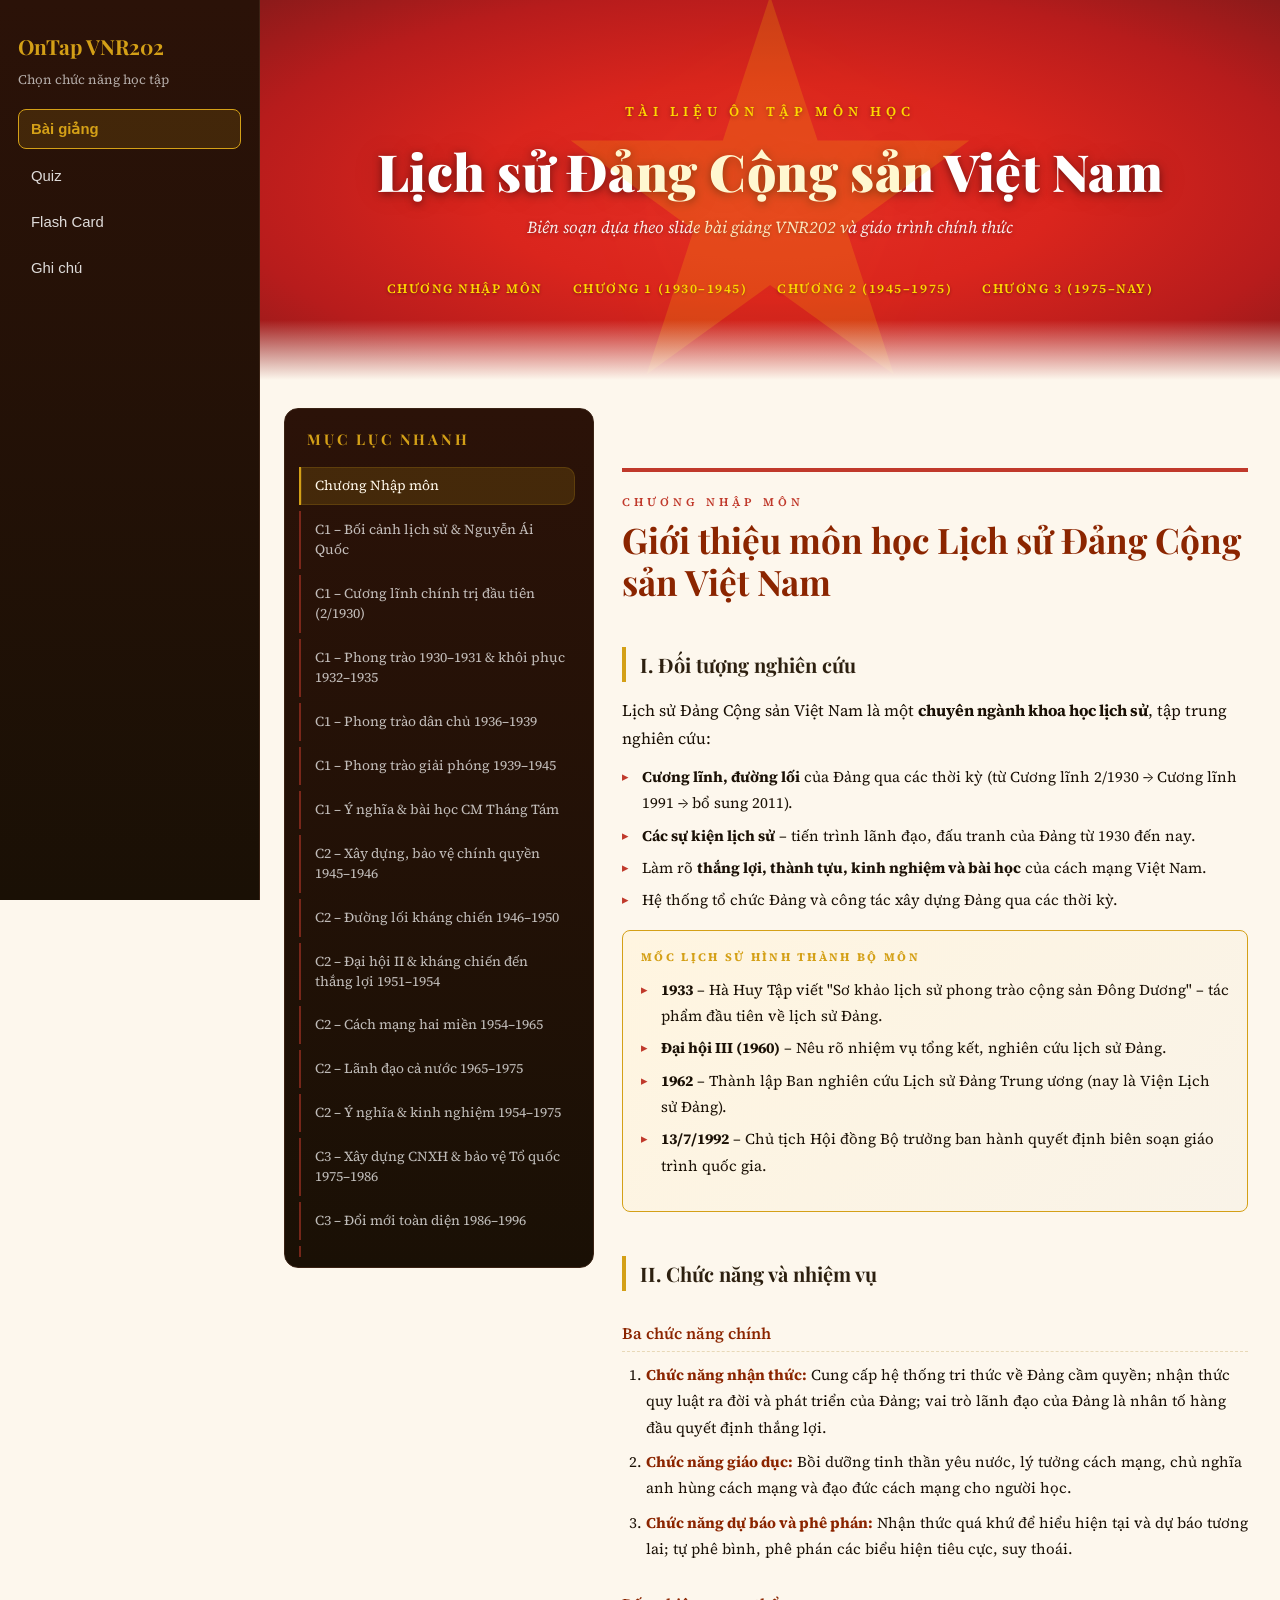
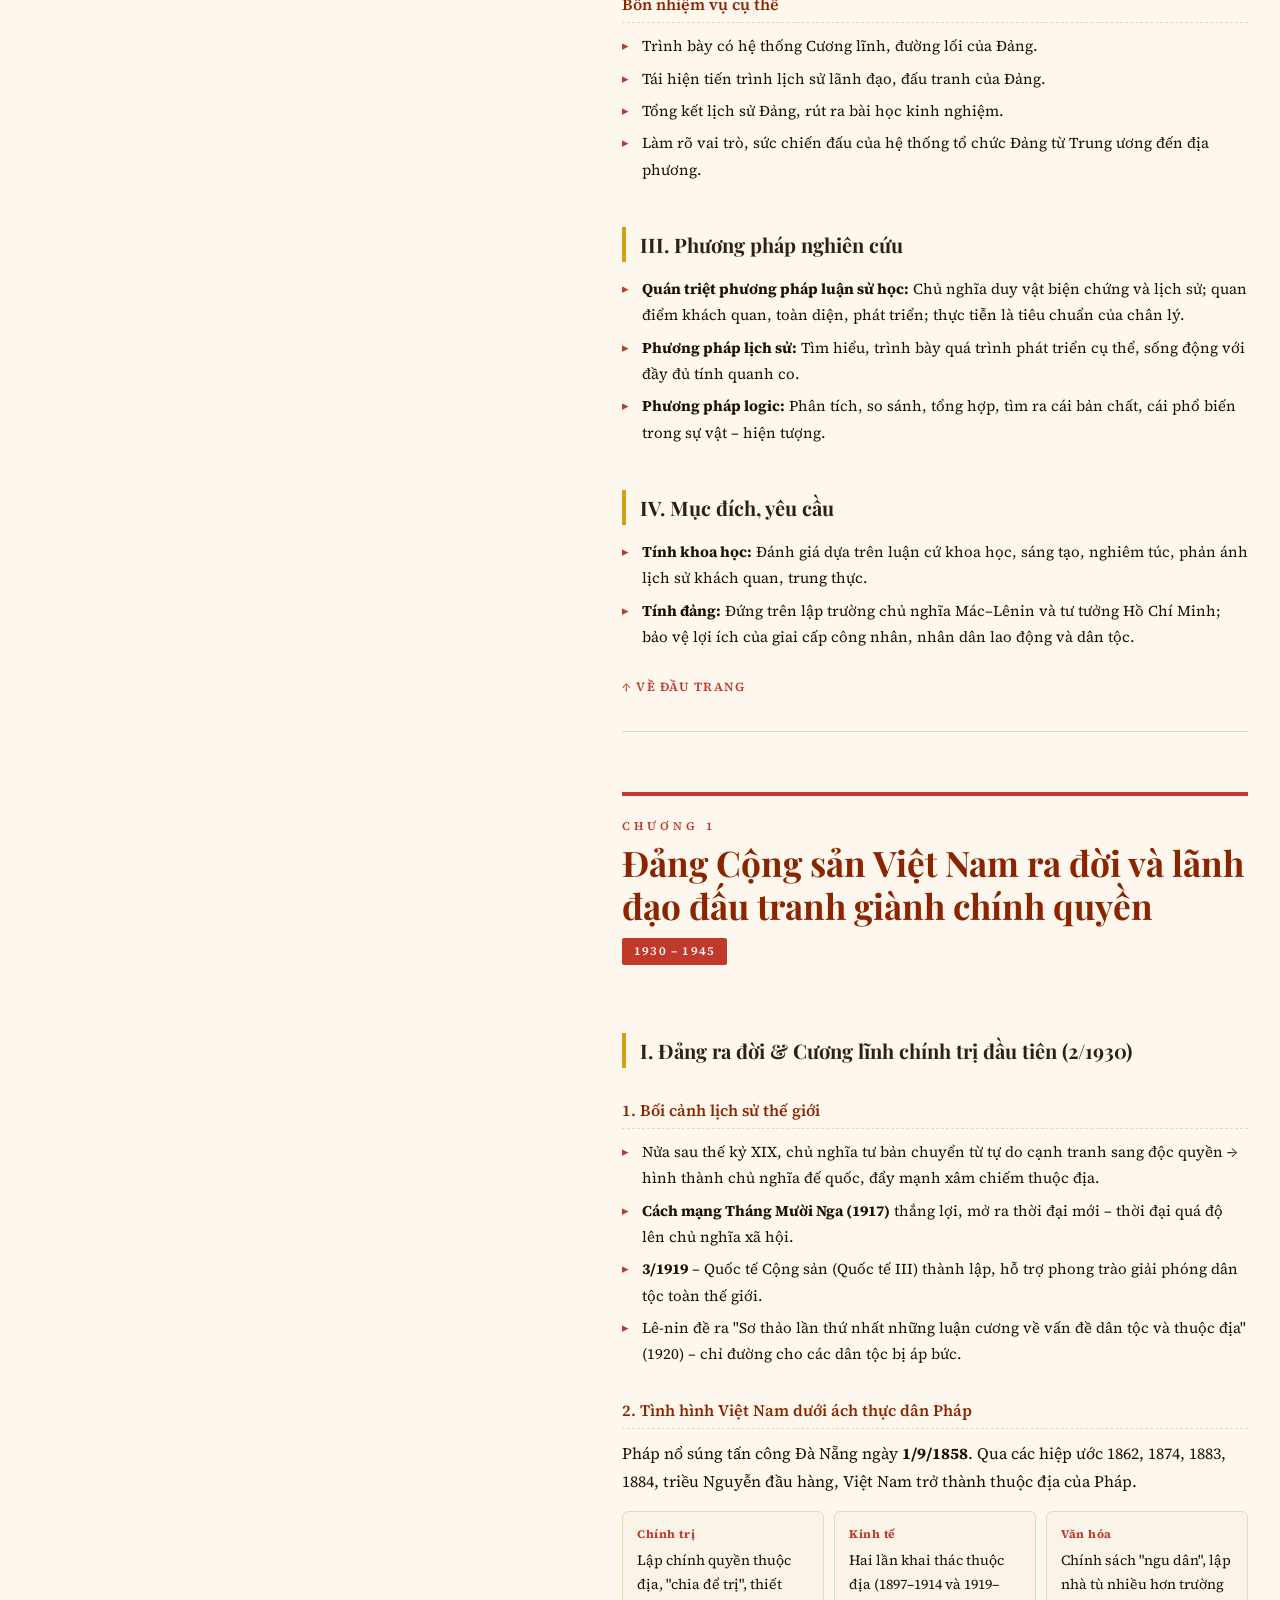
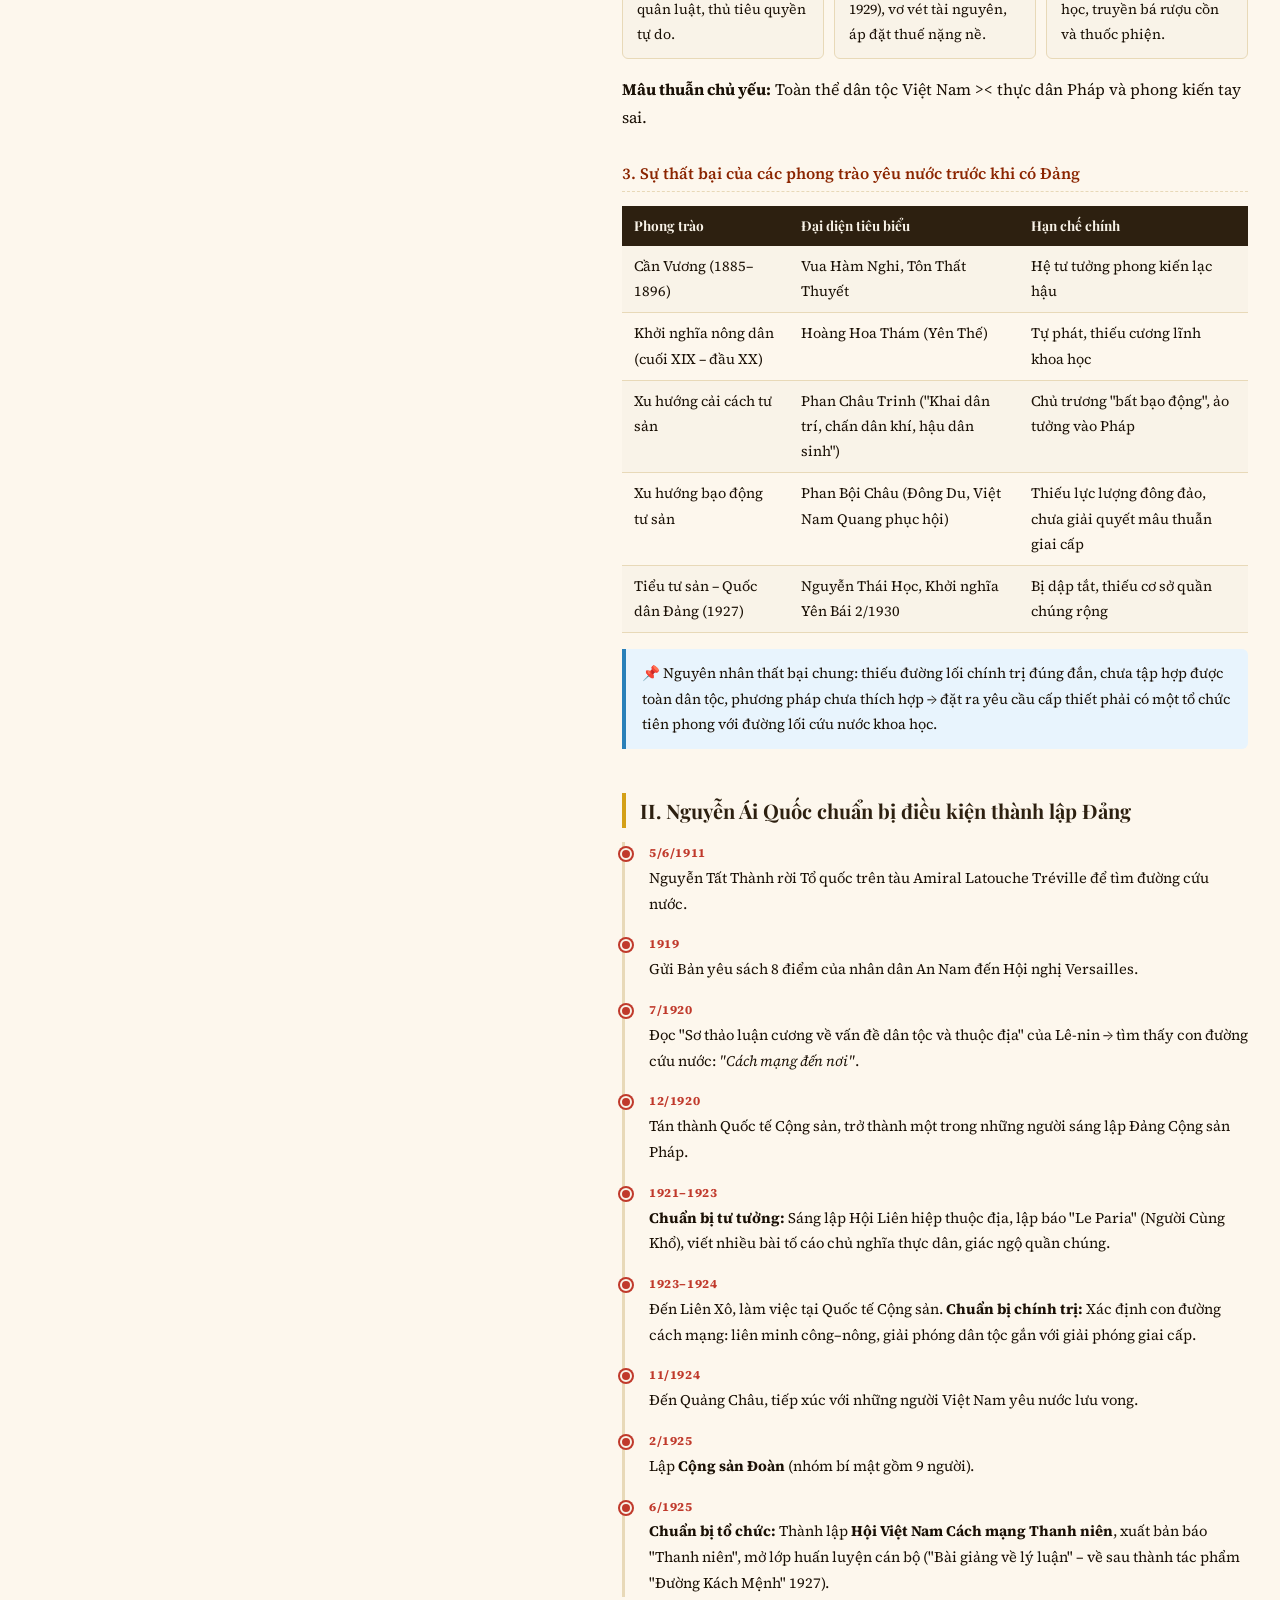
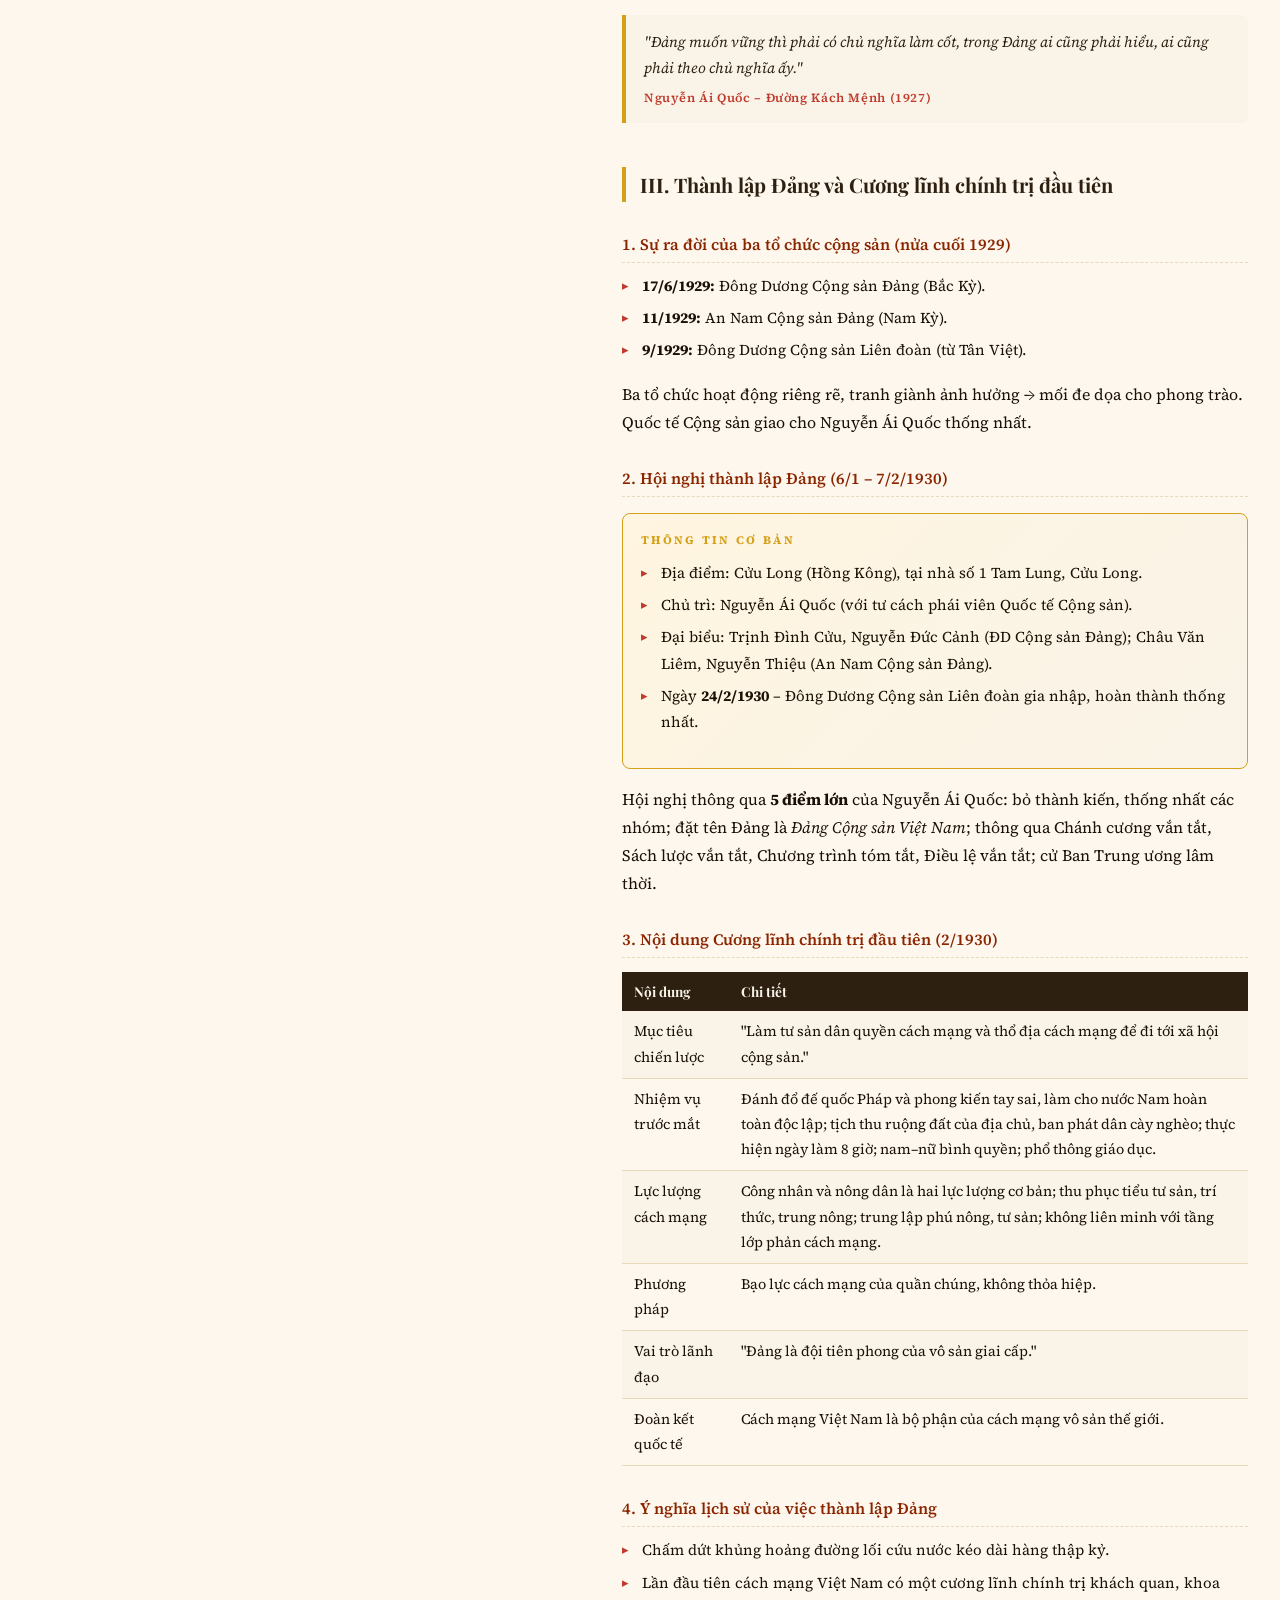
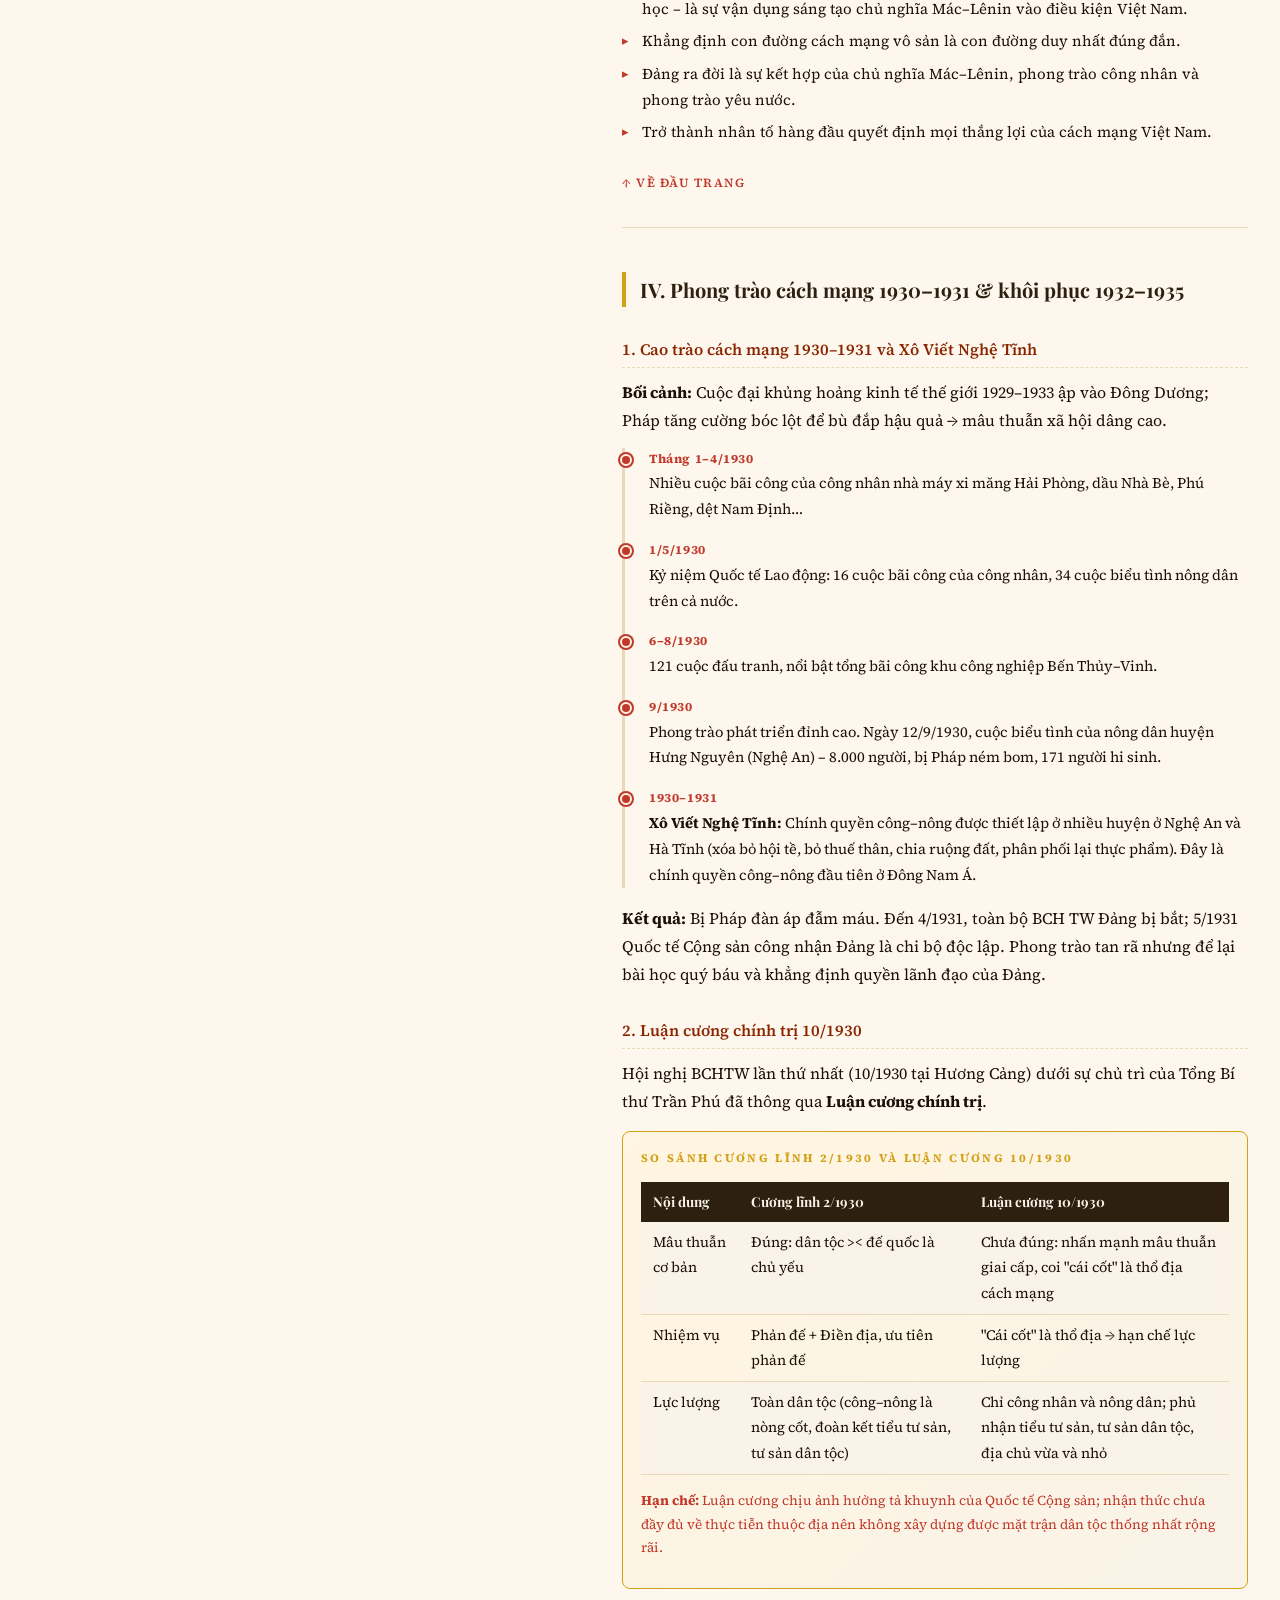
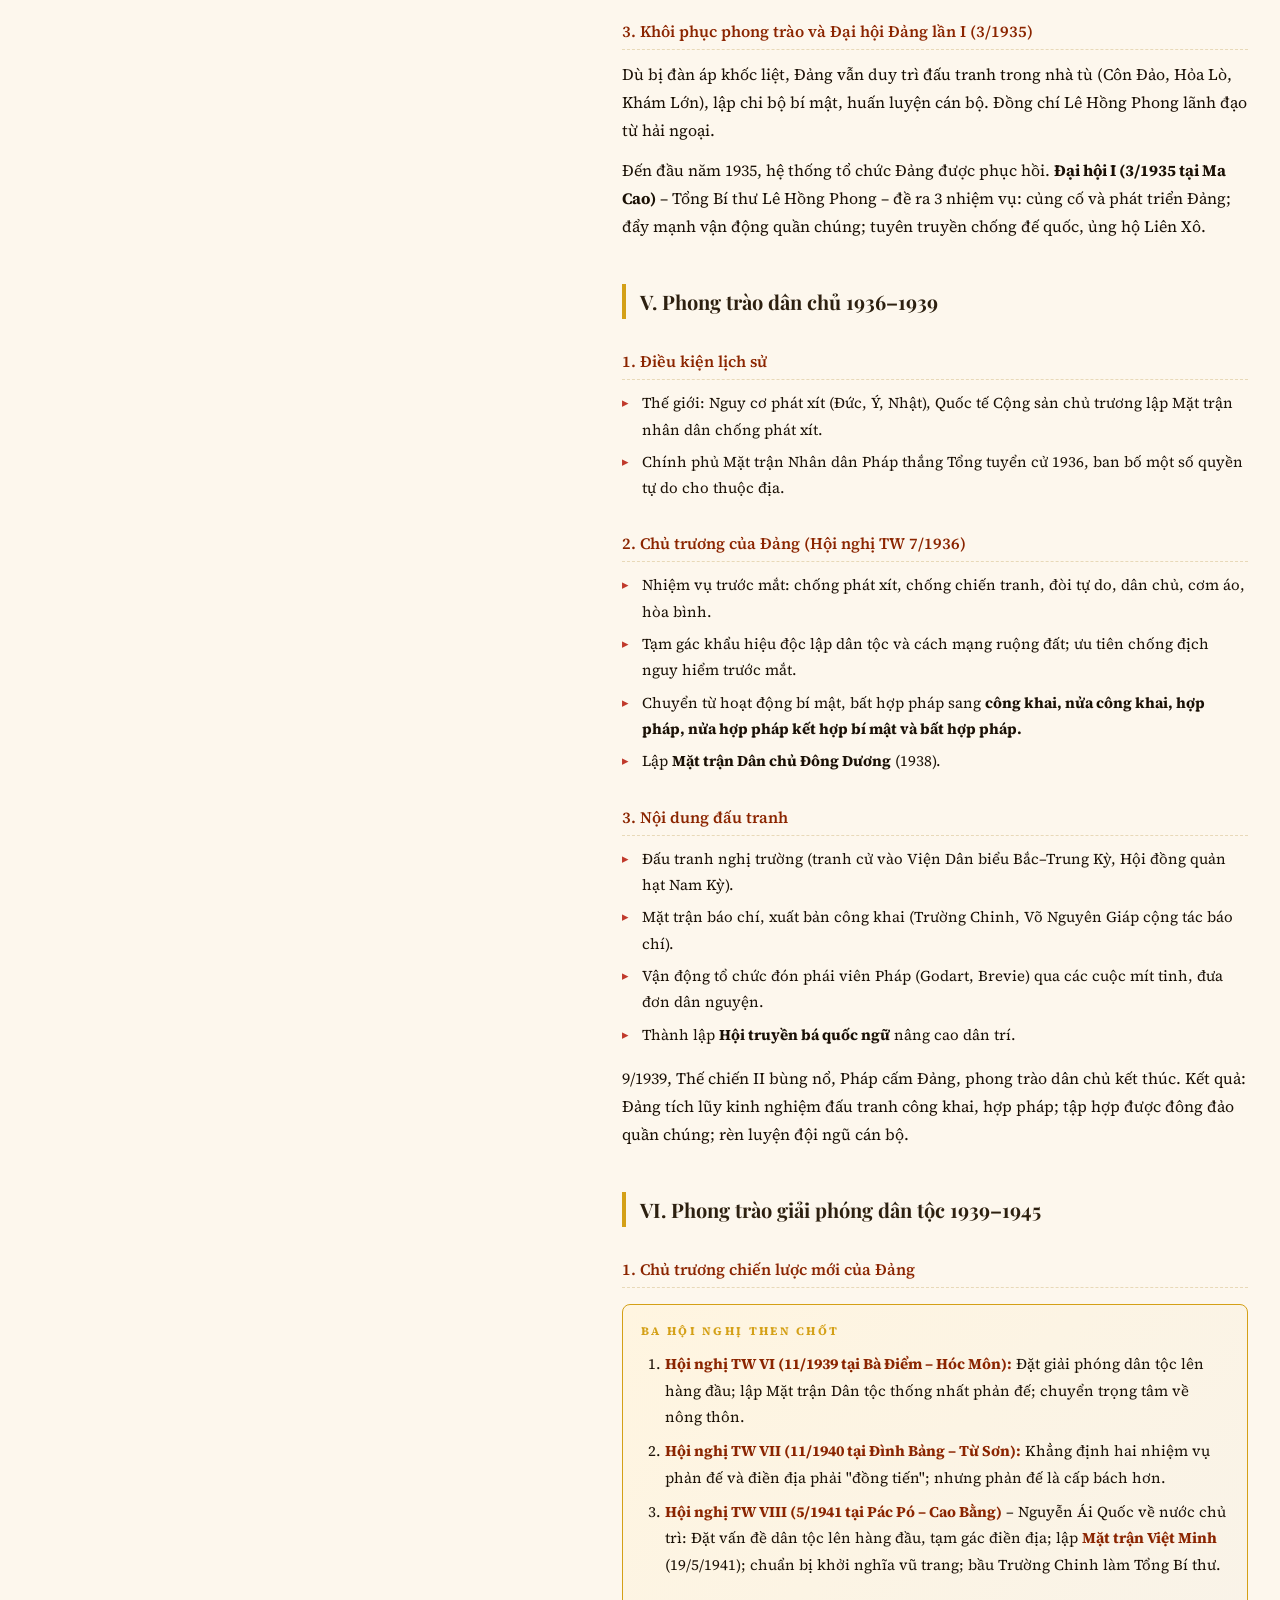
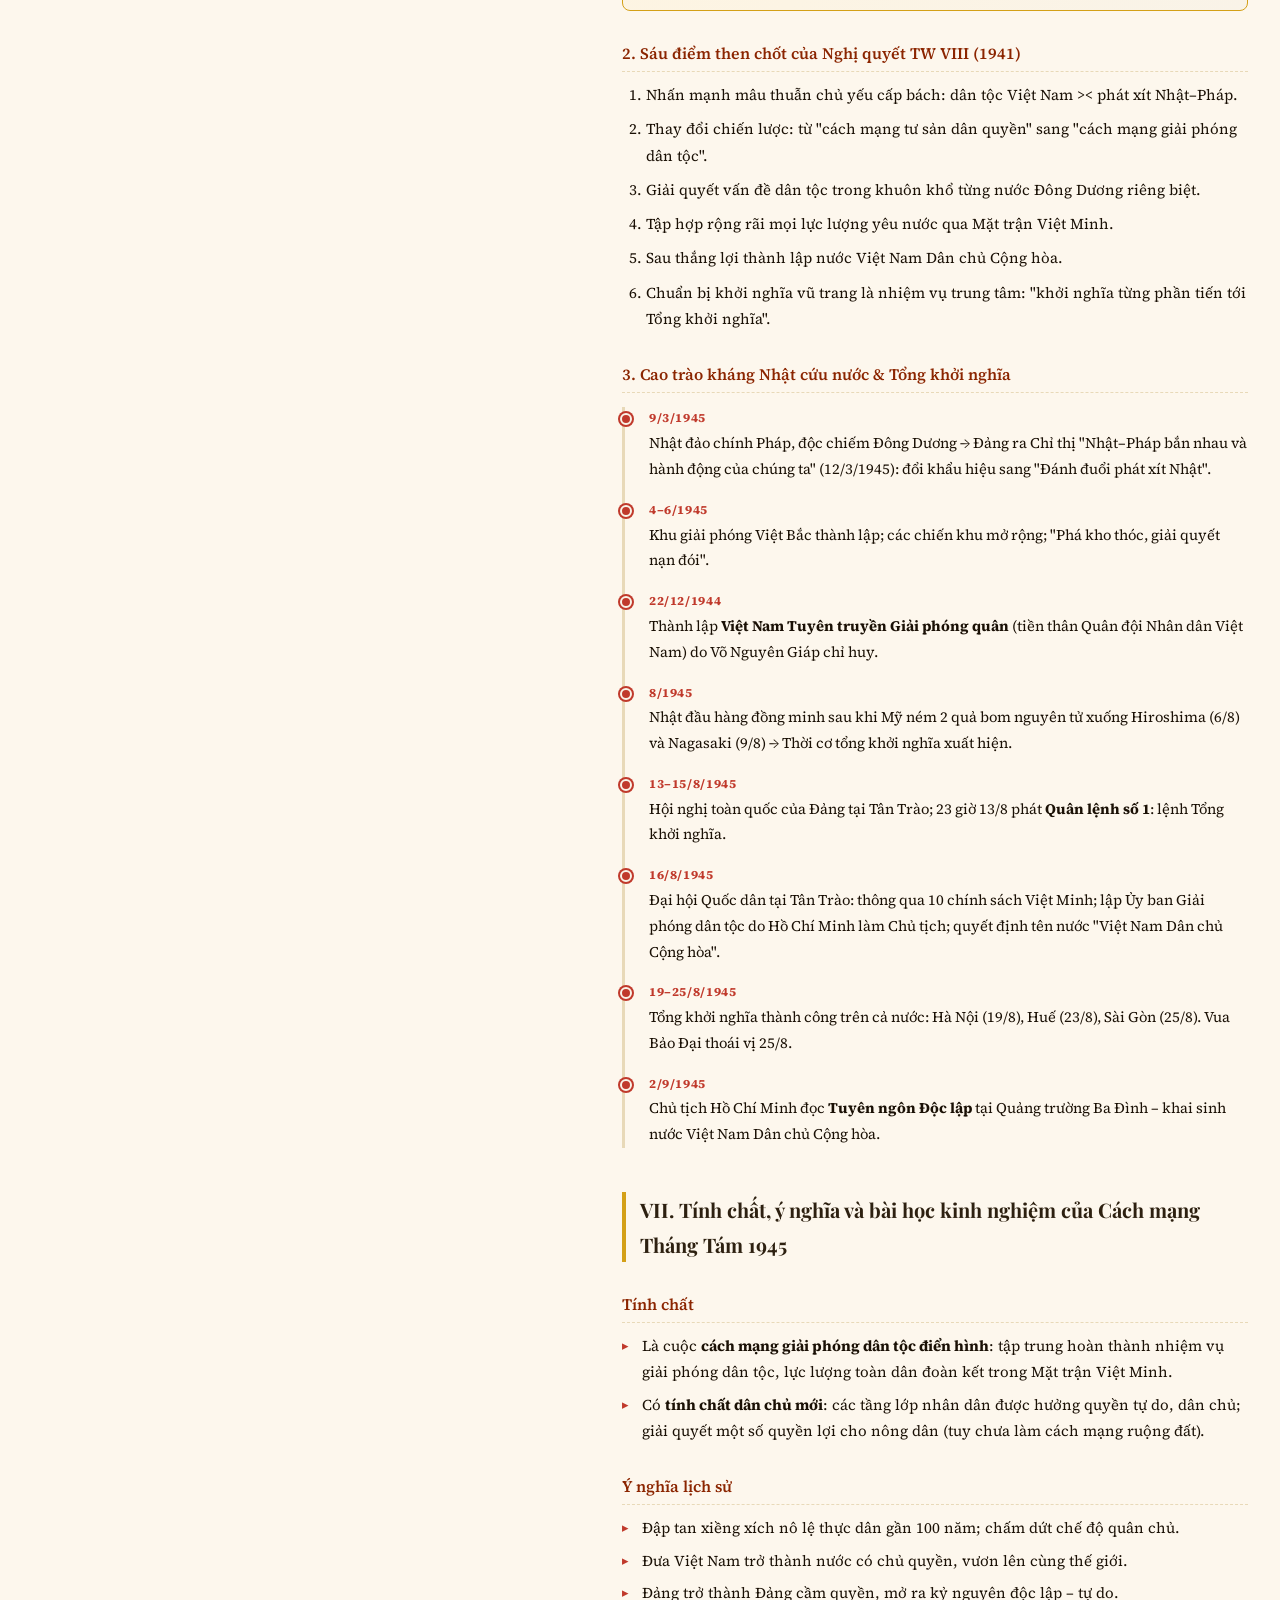
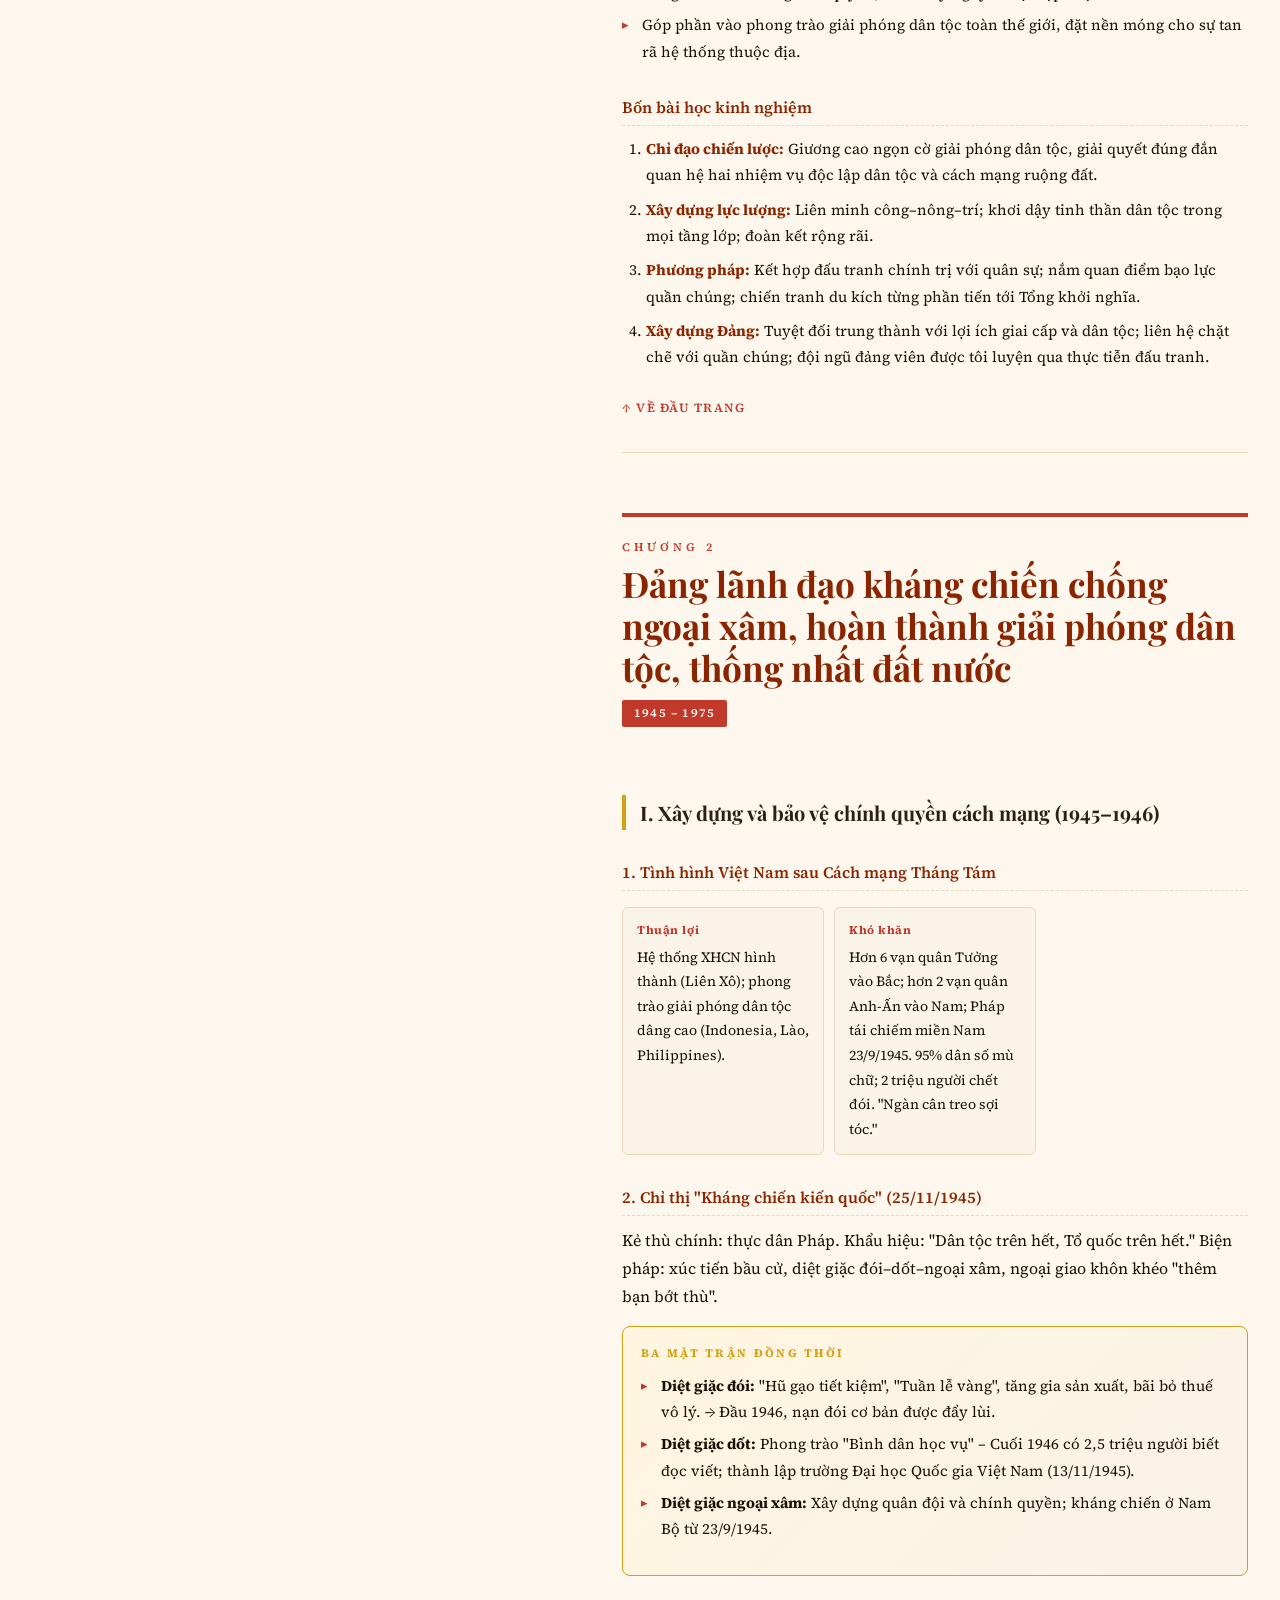
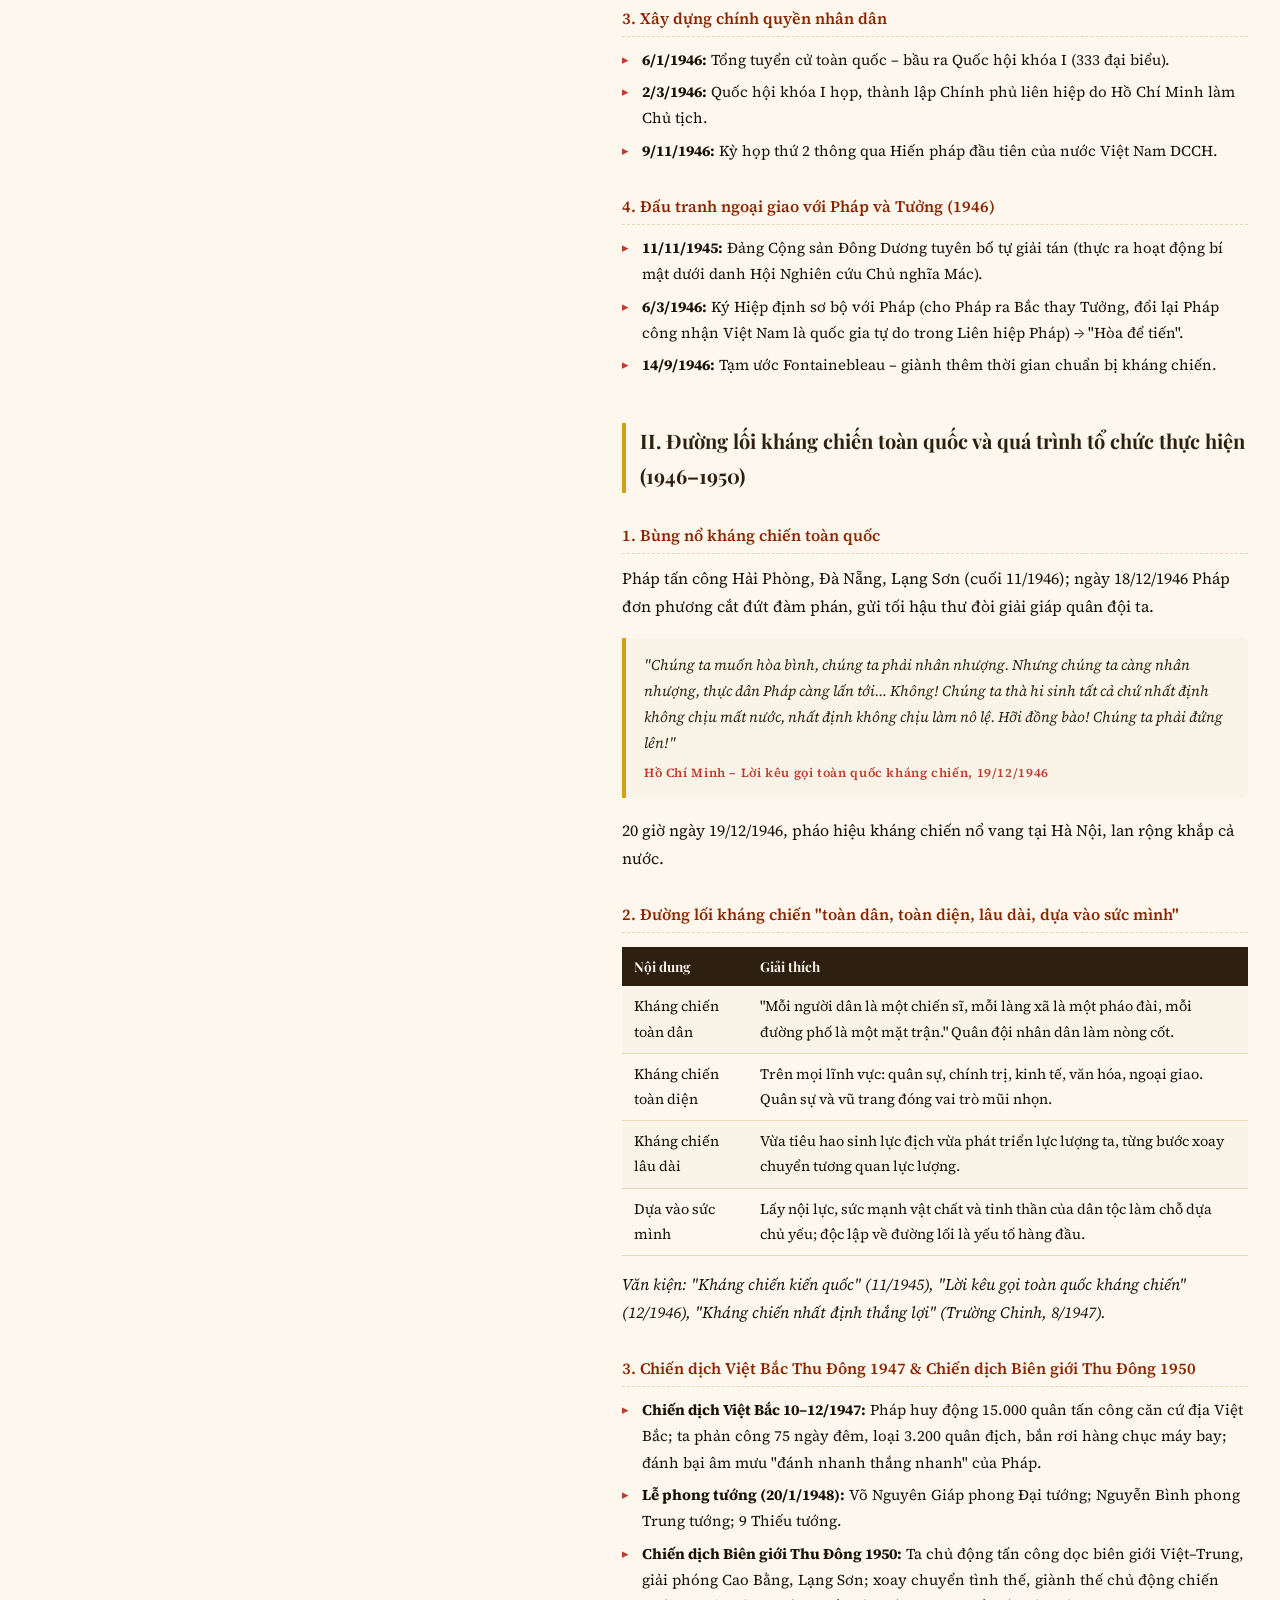
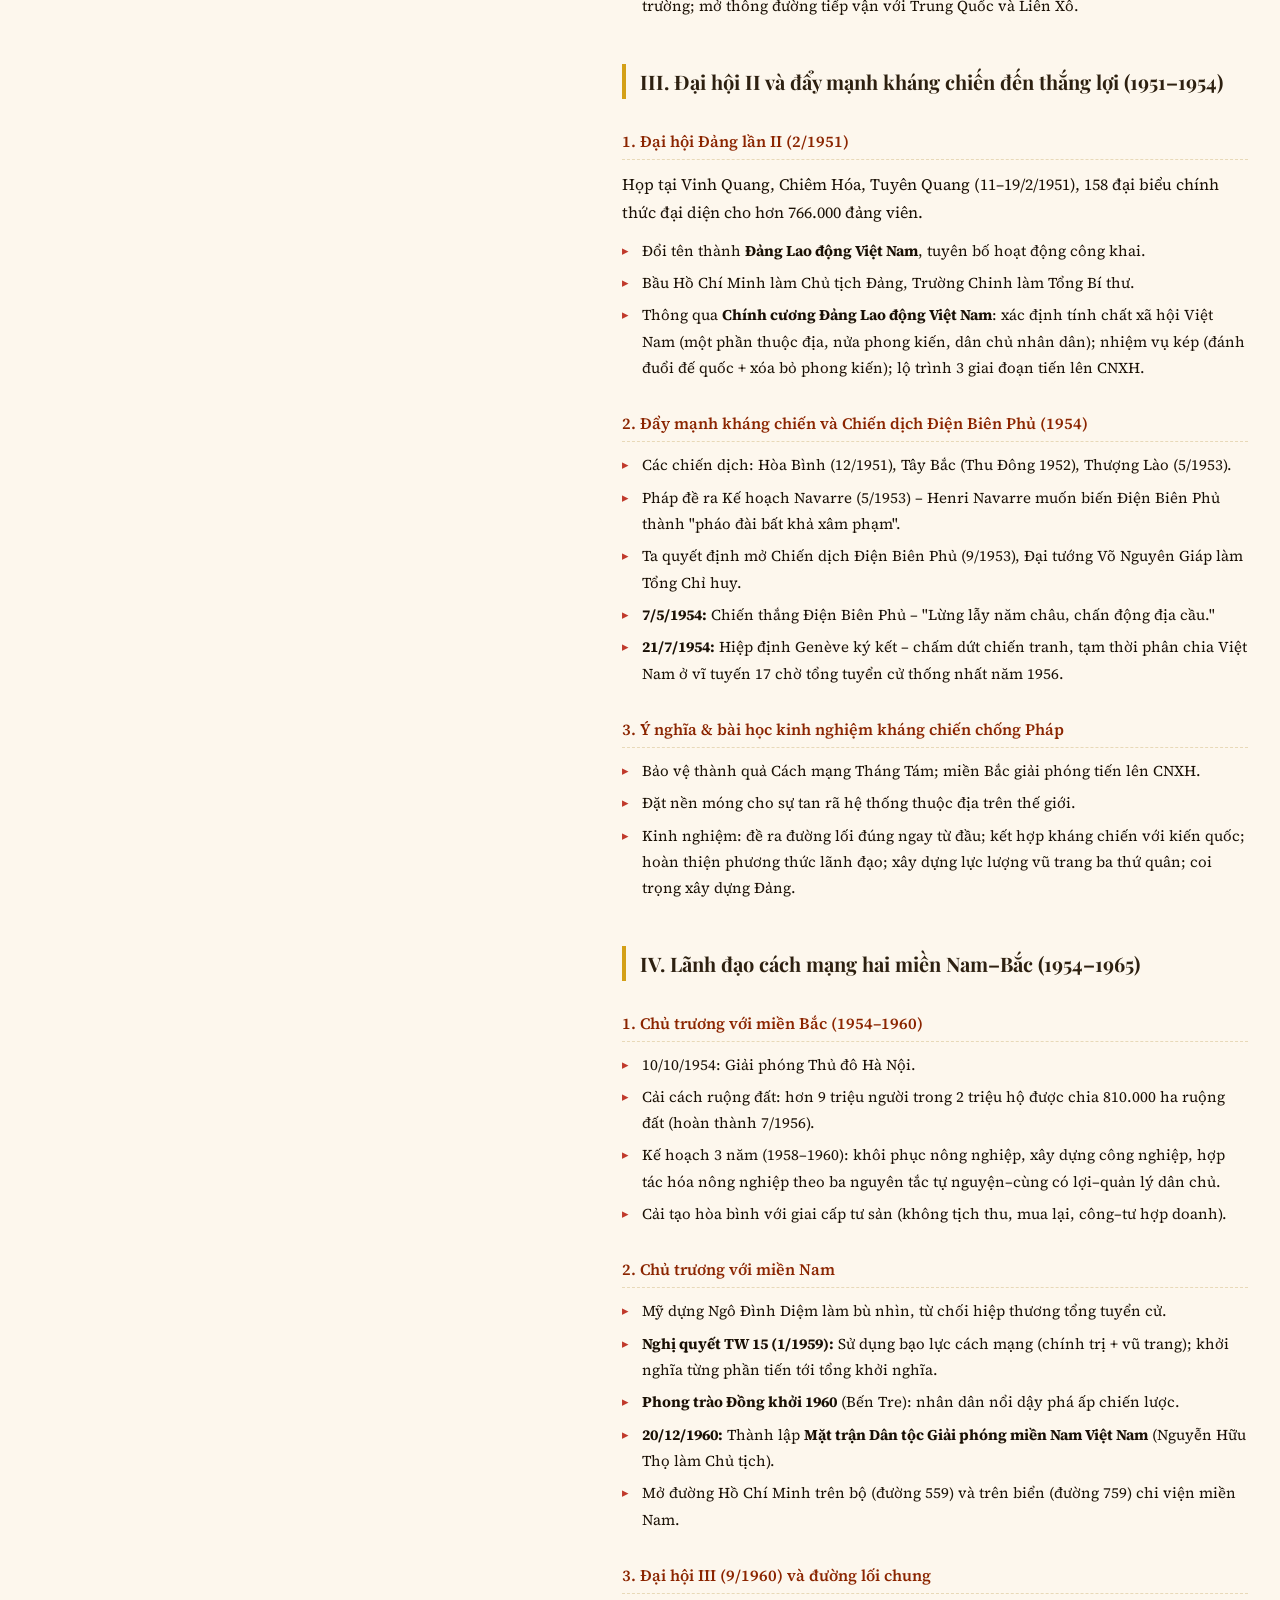
==== on-tap-lich-su-dang.html @ 13bb9ab2 "first commit" ====
<!doctype html>
<html lang="vi">
  <head>
    <meta charset="UTF-8" />
    <meta name="viewport" content="width=device-width, initial-scale=1.0" />
    <title>Tài liệu Ôn tập – Lịch sử Đảng Cộng sản Việt Nam</title>
    <link rel="stylesheet" href="styles.css" />
  </head>
  <body>
    <div class="app-shell">
      <aside class="sidebar">
        <h2>OnTap VNR202</h2>
        <p>Chọn chức năng học tập</p>
        <nav class="feature-menu">
          <button
            class="feature-link active"
            data-target="panel-bai-giang"
            type="button"
          >
            Bài giảng
          </button>
          <button class="feature-link" data-target="panel-quiz" type="button">
            Quiz
          </button>
          <button
            class="feature-link"
            data-target="panel-flash-card"
            type="button"
          >
            Flash Card
          </button>
          <button
            class="feature-link"
            data-target="panel-ghi-chu"
            type="button"
          >
            Ghi chú
          </button>
        </nav>
      </aside>

      <main class="workspace">
        <section class="feature-panel active" id="panel-bai-giang">
          <!-- ─── COVER ─── -->
          <div class="cover" id="top">
            <p class="label">Tài liệu ôn tập môn học</p>
            <h1>Lịch sử Đảng Cộng sản Việt Nam</h1>
            <p class="subtitle">
              Biên soạn dựa theo slide bài giảng VNR202 và giáo trình chính thức
            </p>
            <div class="meta">
              <span>Chương nhập môn</span>
              <span>Chương 1 (1930–1945)</span>
              <span>Chương 2 (1945–1975)</span>
              <span>Chương 3 (1975–nay)</span>
            </div>
          </div>

          <!-- ─── TOC ─── -->
          <div class="study-layout">
            <aside class="toc-wrap">
              <div class="toc-sticky">
            <h2>Mục lục nhanh</h2>
            <nav class="toc">
              <a href="#nhap-mon">Chương Nhập môn</a>
              <a href="#c1-boi-canh">C1 – Bối cảnh lịch sử & Nguyễn Ái Quốc</a>
              <a href="#c1-cuong-linh"
                >C1 – Cương lĩnh chính trị đầu tiên (2/1930)</a
              >
              <a href="#c1-1930-1931"
                >C1 – Phong trào 1930–1931 & khôi phục 1932–1935</a
              >
              <a href="#c1-dan-chu">C1 – Phong trào dân chủ 1936–1939</a>
              <a href="#c1-giai-phong">C1 – Phong trào giải phóng 1939–1945</a>
              <a href="#c1-y-nghia">C1 – Ý nghĩa & bài học CM Tháng Tám</a>
              <a href="#c2-1945">C2 – Xây dựng, bảo vệ chính quyền 1945–1946</a>
              <a href="#c2-khang-chien">C2 – Đường lối kháng chiến 1946–1950</a>
              <a href="#c2-1951"
                >C2 – Đại hội II & kháng chiến đến thắng lợi 1951–1954</a
              >
              <a href="#c2-chong-my-1">C2 – Cách mạng hai miền 1954–1965</a>
              <a href="#c2-chong-my-2">C2 – Lãnh đạo cả nước 1965–1975</a>
              <a href="#c2-y-nghia">C2 – Ý nghĩa & kinh nghiệm 1954–1975</a>
              <a href="#c3-xay-dung"
                >C3 – Xây dựng CNXH & bảo vệ Tổ quốc 1975–1986</a
              >
              <a href="#c3-doi-moi">C3 – Đổi mới toàn diện 1986–1996</a>
              <a href="#c3-tiep-tuc"
                >C3 – Tiếp tục đổi mới (Đại hội VIII → XIII)</a
              >
              <a href="#c3-thanh-tuu">C3 – Thành tựu, kinh nghiệm đổi mới</a>
              <a href="#c3-tham-nhung"
                >C3 – Tham nhũng: nguyên nhân & tác hại</a
              >
            </nav>
              </div>
            </aside>

            <div class="content">
            <!-- ═══════════════════════════════════════════════
     CHƯƠNG NHẬP MÔN
══════════════════════════════════════════════════ -->
            <div class="chapter" id="nhap-mon">
              <p class="chapter-label">Chương nhập môn</p>
              <h2>Giới thiệu môn học Lịch sử Đảng Cộng sản Việt Nam</h2>
            </div>

            <div class="section">
              <h3>I. Đối tượng nghiên cứu</h3>
              <p>
                Lịch sử Đảng Cộng sản Việt Nam là một
                <strong>chuyên ngành khoa học lịch sử</strong>, tập trung nghiên
                cứu:
              </p>
              <ul class="bullet">
                <li>
                  <strong>Cương lĩnh, đường lối</strong> của Đảng qua các thời
                  kỳ (từ Cương lĩnh 2/1930 → Cương lĩnh 1991 → bổ sung 2011).
                </li>
                <li>
                  <strong>Các sự kiện lịch sử</strong> – tiến trình lãnh đạo,
                  đấu tranh của Đảng từ 1930 đến nay.
                </li>
                <li>
                  Làm rõ
                  <strong>thắng lợi, thành tựu, kinh nghiệm và bài học</strong>
                  của cách mạng Việt Nam.
                </li>
                <li>
                  Hệ thống tổ chức Đảng và công tác xây dựng Đảng qua các thời
                  kỳ.
                </li>
              </ul>
              <div class="key">
                <p class="key-title">Mốc lịch sử hình thành bộ môn</p>
                <ul class="bullet">
                  <li>
                    <strong>1933</strong> – Hà Huy Tập viết "Sơ khảo lịch sử
                    phong trào cộng sản Đông Dương" – tác phẩm đầu tiên về lịch
                    sử Đảng.
                  </li>
                  <li>
                    <strong>Đại hội III (1960)</strong> – Nêu rõ nhiệm vụ tổng
                    kết, nghiên cứu lịch sử Đảng.
                  </li>
                  <li>
                    <strong>1962</strong> – Thành lập Ban nghiên cứu Lịch sử
                    Đảng Trung ương (nay là Viện Lịch sử Đảng).
                  </li>
                  <li>
                    <strong>13/7/1992</strong> – Chủ tịch Hội đồng Bộ trưởng ban
                    hành quyết định biên soạn giáo trình quốc gia.
                  </li>
                </ul>
              </div>
            </div>

            <div class="section">
              <h3>II. Chức năng và nhiệm vụ</h3>
              <div class="subsection">
                <h4>Ba chức năng chính</h4>
                <ol class="numbered">
                  <li>
                    <strong>Chức năng nhận thức:</strong> Cung cấp hệ thống tri
                    thức về Đảng cầm quyền; nhận thức quy luật ra đời và phát
                    triển của Đảng; vai trò lãnh đạo của Đảng là nhân tố hàng
                    đầu quyết định thắng lợi.
                  </li>
                  <li>
                    <strong>Chức năng giáo dục:</strong> Bồi dưỡng tinh thần yêu
                    nước, lý tưởng cách mạng, chủ nghĩa anh hùng cách mạng và
                    đạo đức cách mạng cho người học.
                  </li>
                  <li>
                    <strong>Chức năng dự báo và phê phán:</strong> Nhận thức quá
                    khứ để hiểu hiện tại và dự báo tương lai; tự phê bình, phê
                    phán các biểu hiện tiêu cực, suy thoái.
                  </li>
                </ol>
              </div>
              <div class="subsection">
                <h4>Bốn nhiệm vụ cụ thể</h4>
                <ul class="bullet">
                  <li>Trình bày có hệ thống Cương lĩnh, đường lối của Đảng.</li>
                  <li>
                    Tái hiện tiến trình lịch sử lãnh đạo, đấu tranh của Đảng.
                  </li>
                  <li>Tổng kết lịch sử Đảng, rút ra bài học kinh nghiệm.</li>
                  <li>
                    Làm rõ vai trò, sức chiến đấu của hệ thống tổ chức Đảng từ
                    Trung ương đến địa phương.
                  </li>
                </ul>
              </div>
            </div>

            <div class="section">
              <h3>III. Phương pháp nghiên cứu</h3>
              <ul class="bullet">
                <li>
                  <strong>Quán triệt phương pháp luận sử học:</strong> Chủ nghĩa
                  duy vật biện chứng và lịch sử; quan điểm khách quan, toàn
                  diện, phát triển; thực tiễn là tiêu chuẩn của chân lý.
                </li>
                <li>
                  <strong>Phương pháp lịch sử:</strong> Tìm hiểu, trình bày quá
                  trình phát triển cụ thể, sống động với đầy đủ tính quanh co.
                </li>
                <li>
                  <strong>Phương pháp logic:</strong> Phân tích, so sánh, tổng
                  hợp, tìm ra cái bản chất, cái phổ biến trong sự vật – hiện
                  tượng.
                </li>
              </ul>
            </div>

            <div class="section">
              <h3>IV. Mục đích, yêu cầu</h3>
              <ul class="bullet">
                <li>
                  <strong>Tính khoa học:</strong> Đánh giá dựa trên luận cứ khoa
                  học, sáng tạo, nghiêm túc, phản ánh lịch sử khách quan, trung
                  thực.
                </li>
                <li>
                  <strong>Tính đảng:</strong> Đứng trên lập trường chủ nghĩa
                  Mác–Lênin và tư tưởng Hồ Chí Minh; bảo vệ lợi ích của giai cấp
                  công nhân, nhân dân lao động và dân tộc.
                </li>
              </ul>
            </div>

            <a href="#top" class="back-top">↑ Về đầu trang</a>
            <hr class="thin" />

            <!-- ═══════════════════════════════════════════════
     CHƯƠNG 1
══════════════════════════════════════════════════ -->
            <div class="chapter" id="c1-boi-canh">
              <p class="chapter-label">Chương 1</p>
              <h2>
                Đảng Cộng sản Việt Nam ra đời và lãnh đạo đấu tranh giành chính
                quyền
              </h2>
              <span class="period">1930 – 1945</span>
            </div>

            <div class="section">
              <h3>I. Đảng ra đời & Cương lĩnh chính trị đầu tiên (2/1930)</h3>

              <div class="subsection" id="c1-boi-canh-sub">
                <h4>1. Bối cảnh lịch sử thế giới</h4>
                <ul class="bullet">
                  <li>
                    Nửa sau thế kỷ XIX, chủ nghĩa tư bản chuyển từ tự do cạnh
                    tranh sang độc quyền → hình thành chủ nghĩa đế quốc, đẩy
                    mạnh xâm chiếm thuộc địa.
                  </li>
                  <li>
                    <strong>Cách mạng Tháng Mười Nga (1917)</strong> thắng lợi,
                    mở ra thời đại mới – thời đại quá độ lên chủ nghĩa xã hội.
                  </li>
                  <li>
                    <strong>3/1919</strong> – Quốc tế Cộng sản (Quốc tế III)
                    thành lập, hỗ trợ phong trào giải phóng dân tộc toàn thế
                    giới.
                  </li>
                  <li>
                    Lê-nin đề ra "Sơ thảo lần thứ nhất những luận cương về vấn
                    đề dân tộc và thuộc địa" (1920) – chỉ đường cho các dân tộc
                    bị áp bức.
                  </li>
                </ul>
              </div>

              <div class="subsection">
                <h4>2. Tình hình Việt Nam dưới ách thực dân Pháp</h4>
                <p>
                  Pháp nổ súng tấn công Đà Nẵng ngày <strong>1/9/1858</strong>.
                  Qua các hiệp ước 1862, 1874, 1883, 1884, triều Nguyễn đầu
                  hàng, Việt Nam trở thành thuộc địa của Pháp.
                </p>
                <div class="facts">
                  <div class="fact">
                    <div class="fact-date">Chính trị</div>
                    <p>
                      Lập chính quyền thuộc địa, "chia để trị", thiết quân luật,
                      thủ tiêu quyền tự do.
                    </p>
                  </div>
                  <div class="fact">
                    <div class="fact-date">Kinh tế</div>
                    <p>
                      Hai lần khai thác thuộc địa (1897–1914 và 1919–1929), vơ
                      vét tài nguyên, áp đặt thuế nặng nề.
                    </p>
                  </div>
                  <div class="fact">
                    <div class="fact-date">Văn hóa</div>
                    <p>
                      Chính sách "ngu dân", lập nhà tù nhiều hơn trường học,
                      truyền bá rượu cồn và thuốc phiện.
                    </p>
                  </div>
                </div>
                <p>
                  <strong>Mâu thuẫn chủ yếu:</strong> Toàn thể dân tộc Việt Nam
                  >< thực dân Pháp và phong kiến tay sai.
                </p>
              </div>

              <div class="subsection">
                <h4>
                  3. Sự thất bại của các phong trào yêu nước trước khi có Đảng
                </h4>
                <table class="data">
                  <tr>
                    <th>Phong trào</th>
                    <th>Đại diện tiêu biểu</th>
                    <th>Hạn chế chính</th>
                  </tr>
                  <tr>
                    <td>Cần Vương (1885–1896)</td>
                    <td>Vua Hàm Nghi, Tôn Thất Thuyết</td>
                    <td>Hệ tư tưởng phong kiến lạc hậu</td>
                  </tr>
                  <tr>
                    <td>Khởi nghĩa nông dân (cuối XIX – đầu XX)</td>
                    <td>Hoàng Hoa Thám (Yên Thế)</td>
                    <td>Tự phát, thiếu cương lĩnh khoa học</td>
                  </tr>
                  <tr>
                    <td>Xu hướng cải cách tư sản</td>
                    <td>
                      Phan Châu Trinh ("Khai dân trí, chấn dân khí, hậu dân
                      sinh")
                    </td>
                    <td>Chủ trương "bất bạo động", ảo tưởng vào Pháp</td>
                  </tr>
                  <tr>
                    <td>Xu hướng bạo động tư sản</td>
                    <td>Phan Bội Châu (Đông Du, Việt Nam Quang phục hội)</td>
                    <td>
                      Thiếu lực lượng đông đảo, chưa giải quyết mâu thuẫn giai
                      cấp
                    </td>
                  </tr>
                  <tr>
                    <td>Tiểu tư sản – Quốc dân Đảng (1927)</td>
                    <td>Nguyễn Thái Học, Khởi nghĩa Yên Bái 2/1930</td>
                    <td>Bị dập tắt, thiếu cơ sở quần chúng rộng</td>
                  </tr>
                </table>
                <div class="tip">
                  Nguyên nhân thất bại chung: thiếu đường lối chính trị đúng
                  đắn, chưa tập hợp được toàn dân tộc, phương pháp chưa thích
                  hợp → đặt ra yêu cầu cấp thiết phải có một tổ chức tiên phong
                  với đường lối cứu nước khoa học.
                </div>
              </div>
            </div>

            <div class="section" id="c1-boi-canh">
              <h3>II. Nguyễn Ái Quốc chuẩn bị điều kiện thành lập Đảng</h3>
              <div class="timeline">
                <div class="tl-item">
                  <div class="tl-date">5/6/1911</div>
                  <div class="tl-text">
                    Nguyễn Tất Thành rời Tổ quốc trên tàu Amiral Latouche
                    Tréville để tìm đường cứu nước.
                  </div>
                </div>
                <div class="tl-item">
                  <div class="tl-date">1919</div>
                  <div class="tl-text">
                    Gửi Bản yêu sách 8 điểm của nhân dân An Nam đến Hội nghị
                    Versailles.
                  </div>
                </div>
                <div class="tl-item">
                  <div class="tl-date">7/1920</div>
                  <div class="tl-text">
                    Đọc "Sơ thảo luận cương về vấn đề dân tộc và thuộc địa" của
                    Lê-nin → tìm thấy con đường cứu nước:
                    <em>"Cách mạng đến nơi"</em>.
                  </div>
                </div>
                <div class="tl-item">
                  <div class="tl-date">12/1920</div>
                  <div class="tl-text">
                    Tán thành Quốc tế Cộng sản, trở thành một trong những người
                    sáng lập Đảng Cộng sản Pháp.
                  </div>
                </div>
                <div class="tl-item">
                  <div class="tl-date">1921–1923</div>
                  <div class="tl-text">
                    <strong>Chuẩn bị tư tưởng:</strong> Sáng lập Hội Liên hiệp
                    thuộc địa, lập báo "Le Paria" (Người Cùng Khổ), viết nhiều
                    bài tố cáo chủ nghĩa thực dân, giác ngộ quần chúng.
                  </div>
                </div>
                <div class="tl-item">
                  <div class="tl-date">1923–1924</div>
                  <div class="tl-text">
                    Đến Liên Xô, làm việc tại Quốc tế Cộng sản.
                    <strong>Chuẩn bị chính trị:</strong> Xác định con đường cách
                    mạng: liên minh công–nông, giải phóng dân tộc gắn với giải
                    phóng giai cấp.
                  </div>
                </div>
                <div class="tl-item">
                  <div class="tl-date">11/1924</div>
                  <div class="tl-text">
                    Đến Quảng Châu, tiếp xúc với những người Việt Nam yêu nước
                    lưu vong.
                  </div>
                </div>
                <div class="tl-item">
                  <div class="tl-date">2/1925</div>
                  <div class="tl-text">
                    Lập <strong>Cộng sản Đoàn</strong> (nhóm bí mật gồm 9
                    người).
                  </div>
                </div>
                <div class="tl-item">
                  <div class="tl-date">6/1925</div>
                  <div class="tl-text">
                    <strong>Chuẩn bị tổ chức:</strong> Thành lập
                    <strong>Hội Việt Nam Cách mạng Thanh niên</strong>, xuất bản
                    báo "Thanh niên", mở lớp huấn luyện cán bộ ("Bài giảng về lý
                    luận" – về sau thành tác phẩm "Đường Kách Mệnh" 1927).
                  </div>
                </div>
              </div>
              <div class="quote">
                "Đảng muốn vững thì phải có chủ nghĩa làm cốt, trong Đảng ai
                cũng phải hiểu, ai cũng phải theo chủ nghĩa ấy."
                <span class="attr"
                  >Nguyễn Ái Quốc – Đường Kách Mệnh (1927)</span
                >
              </div>
            </div>

            <div class="section" id="c1-cuong-linh">
              <h3>III. Thành lập Đảng và Cương lĩnh chính trị đầu tiên</h3>

              <div class="subsection">
                <h4>1. Sự ra đời của ba tổ chức cộng sản (nửa cuối 1929)</h4>
                <ul class="bullet">
                  <li>
                    <strong>17/6/1929:</strong> Đông Dương Cộng sản Đảng (Bắc
                    Kỳ).
                  </li>
                  <li>
                    <strong>11/1929:</strong> An Nam Cộng sản Đảng (Nam Kỳ).
                  </li>
                  <li>
                    <strong>9/1929:</strong> Đông Dương Cộng sản Liên đoàn (từ
                    Tân Việt).
                  </li>
                </ul>
                <p>
                  Ba tổ chức hoạt động riêng rẽ, tranh giành ảnh hưởng → mối đe
                  dọa cho phong trào. Quốc tế Cộng sản giao cho Nguyễn Ái Quốc
                  thống nhất.
                </p>
              </div>

              <div class="subsection">
                <h4>2. Hội nghị thành lập Đảng (6/1 – 7/2/1930)</h4>
                <div class="key">
                  <p class="key-title">Thông tin cơ bản</p>
                  <ul class="bullet">
                    <li>
                      Địa điểm: Cửu Long (Hồng Kông), tại nhà số 1 Tam Lung, Cửu
                      Long.
                    </li>
                    <li>
                      Chủ trì: Nguyễn Ái Quốc (với tư cách phái viên Quốc tế
                      Cộng sản).
                    </li>
                    <li>
                      Đại biểu: Trịnh Đình Cửu, Nguyễn Đức Cảnh (ĐD Cộng sản
                      Đảng); Châu Văn Liêm, Nguyễn Thiệu (An Nam Cộng sản Đảng).
                    </li>
                    <li>
                      Ngày <strong>24/2/1930</strong> – Đông Dương Cộng sản Liên
                      đoàn gia nhập, hoàn thành thống nhất.
                    </li>
                  </ul>
                </div>
                <p>
                  Hội nghị thông qua <strong>5 điểm lớn</strong> của Nguyễn Ái
                  Quốc: bỏ thành kiến, thống nhất các nhóm; đặt tên Đảng là
                  <em>Đảng Cộng sản Việt Nam</em>; thông qua Chánh cương vắn
                  tắt, Sách lược vắn tắt, Chương trình tóm tắt, Điều lệ vắn tắt;
                  cử Ban Trung ương lâm thời.
                </p>
              </div>

              <div class="subsection">
                <h4>3. Nội dung Cương lĩnh chính trị đầu tiên (2/1930)</h4>
                <table class="data">
                  <tr>
                    <th>Nội dung</th>
                    <th>Chi tiết</th>
                  </tr>
                  <tr>
                    <td>Mục tiêu chiến lược</td>
                    <td>
                      "Làm tư sản dân quyền cách mạng và thổ địa cách mạng để đi
                      tới xã hội cộng sản."
                    </td>
                  </tr>
                  <tr>
                    <td>Nhiệm vụ trước mắt</td>
                    <td>
                      Đánh đổ đế quốc Pháp và phong kiến tay sai, làm cho nước
                      Nam hoàn toàn độc lập; tịch thu ruộng đất của địa chủ, ban
                      phát dân cày nghèo; thực hiện ngày làm 8 giờ; nam–nữ bình
                      quyền; phổ thông giáo dục.
                    </td>
                  </tr>
                  <tr>
                    <td>Lực lượng cách mạng</td>
                    <td>
                      Công nhân và nông dân là hai lực lượng cơ bản; thu phục
                      tiểu tư sản, trí thức, trung nông; trung lập phú nông, tư
                      sản; không liên minh với tầng lớp phản cách mạng.
                    </td>
                  </tr>
                  <tr>
                    <td>Phương pháp</td>
                    <td>Bạo lực cách mạng của quần chúng, không thỏa hiệp.</td>
                  </tr>
                  <tr>
                    <td>Vai trò lãnh đạo</td>
                    <td>"Đảng là đội tiên phong của vô sản giai cấp."</td>
                  </tr>
                  <tr>
                    <td>Đoàn kết quốc tế</td>
                    <td>
                      Cách mạng Việt Nam là bộ phận của cách mạng vô sản thế
                      giới.
                    </td>
                  </tr>
                </table>
              </div>

              <div class="subsection">
                <h4>4. Ý nghĩa lịch sử của việc thành lập Đảng</h4>
                <ul class="bullet">
                  <li>
                    Chấm dứt khủng hoảng đường lối cứu nước kéo dài hàng thập
                    kỷ.
                  </li>
                  <li>
                    Lần đầu tiên cách mạng Việt Nam có một cương lĩnh chính trị
                    khách quan, khoa học – là sự vận dụng sáng tạo chủ nghĩa
                    Mác–Lênin vào điều kiện Việt Nam.
                  </li>
                  <li>
                    Khẳng định con đường cách mạng vô sản là con đường duy nhất
                    đúng đắn.
                  </li>
                  <li>
                    Đảng ra đời là sự kết hợp của chủ nghĩa Mác–Lênin, phong
                    trào công nhân và phong trào yêu nước.
                  </li>
                  <li>
                    Trở thành nhân tố hàng đầu quyết định mọi thắng lợi của cách
                    mạng Việt Nam.
                  </li>
                </ul>
              </div>
            </div>

            <a href="#top" class="back-top">↑ Về đầu trang</a>
            <hr class="thin" />

            <div class="section" id="c1-1930-1931">
              <h3>IV. Phong trào cách mạng 1930–1931 & khôi phục 1932–1935</h3>

              <div class="subsection">
                <h4>1. Cao trào cách mạng 1930–1931 và Xô Viết Nghệ Tĩnh</h4>
                <p>
                  <strong>Bối cảnh:</strong> Cuộc đại khủng hoảng kinh tế thế
                  giới 1929–1933 ập vào Đông Dương; Pháp tăng cường bóc lột để
                  bù đắp hậu quả → mâu thuẫn xã hội dâng cao.
                </p>
                <div class="timeline">
                  <div class="tl-item">
                    <div class="tl-date">Tháng 1–4/1930</div>
                    <div class="tl-text">
                      Nhiều cuộc bãi công của công nhân nhà máy xi măng Hải
                      Phòng, dầu Nhà Bè, Phú Riềng, dệt Nam Định…
                    </div>
                  </div>
                  <div class="tl-item">
                    <div class="tl-date">1/5/1930</div>
                    <div class="tl-text">
                      Kỷ niệm Quốc tế Lao động: 16 cuộc bãi công của công nhân,
                      34 cuộc biểu tình nông dân trên cả nước.
                    </div>
                  </div>
                  <div class="tl-item">
                    <div class="tl-date">6–8/1930</div>
                    <div class="tl-text">
                      121 cuộc đấu tranh, nổi bật tổng bãi công khu công nghiệp
                      Bến Thủy–Vinh.
                    </div>
                  </div>
                  <div class="tl-item">
                    <div class="tl-date">9/1930</div>
                    <div class="tl-text">
                      Phong trào phát triển đỉnh cao. Ngày 12/9/1930, cuộc biểu
                      tình của nông dân huyện Hưng Nguyên (Nghệ An) – 8.000
                      người, bị Pháp ném bom, 171 người hi sinh.
                    </div>
                  </div>
                  <div class="tl-item">
                    <div class="tl-date">1930–1931</div>
                    <div class="tl-text">
                      <strong>Xô Viết Nghệ Tĩnh:</strong> Chính quyền công–nông
                      được thiết lập ở nhiều huyện ở Nghệ An và Hà Tĩnh (xóa bỏ
                      hội tề, bỏ thuế thân, chia ruộng đất, phân phối lại thực
                      phẩm). Đây là chính quyền công–nông đầu tiên ở Đông Nam Á.
                    </div>
                  </div>
                </div>
                <p>
                  <strong>Kết quả:</strong> Bị Pháp đàn áp đẫm máu. Đến 4/1931,
                  toàn bộ BCH TW Đảng bị bắt; 5/1931 Quốc tế Cộng sản công nhận
                  Đảng là chi bộ độc lập. Phong trào tan rã nhưng để lại bài học
                  quý báu và khẳng định quyền lãnh đạo của Đảng.
                </p>
              </div>

              <div class="subsection">
                <h4>2. Luận cương chính trị 10/1930</h4>
                <p>
                  Hội nghị BCHTW lần thứ nhất (10/1930 tại Hương Cảng) dưới sự
                  chủ trì của Tổng Bí thư Trần Phú đã thông qua
                  <strong>Luận cương chính trị</strong>.
                </p>
                <div class="key">
                  <p class="key-title">
                    So sánh Cương lĩnh 2/1930 và Luận cương 10/1930
                  </p>
                  <table class="data">
                    <tr>
                      <th>Nội dung</th>
                      <th>Cương lĩnh 2/1930</th>
                      <th>Luận cương 10/1930</th>
                    </tr>
                    <tr>
                      <td>Mâu thuẫn cơ bản</td>
                      <td>Đúng: dân tộc >< đế quốc là chủ yếu</td>
                      <td>
                        Chưa đúng: nhấn mạnh mâu thuẫn giai cấp, coi "cái cốt"
                        là thổ địa cách mạng
                      </td>
                    </tr>
                    <tr>
                      <td>Nhiệm vụ</td>
                      <td>Phản đế + Điền địa, ưu tiên phản đế</td>
                      <td>"Cái cốt" là thổ địa → hạn chế lực lượng</td>
                    </tr>
                    <tr>
                      <td>Lực lượng</td>
                      <td>
                        Toàn dân tộc (công–nông là nòng cốt, đoàn kết tiểu tư
                        sản, tư sản dân tộc)
                      </td>
                      <td>
                        Chỉ công nhân và nông dân; phủ nhận tiểu tư sản, tư sản
                        dân tộc, địa chủ vừa và nhỏ
                      </td>
                    </tr>
                  </table>
                  <p
                    style="
                      margin-top: 8px;
                      font-size: 0.85rem;
                      color: var(--red);
                    "
                  >
                    <strong>Hạn chế:</strong> Luận cương chịu ảnh hưởng tả
                    khuynh của Quốc tế Cộng sản; nhận thức chưa đầy đủ về thực
                    tiễn thuộc địa nên không xây dựng được mặt trận dân tộc
                    thống nhất rộng rãi.
                  </p>
                </div>
              </div>

              <div class="subsection">
                <h4>3. Khôi phục phong trào và Đại hội Đảng lần I (3/1935)</h4>
                <p>
                  Dù bị đàn áp khốc liệt, Đảng vẫn duy trì đấu tranh trong nhà
                  tù (Côn Đảo, Hỏa Lò, Khám Lớn), lập chi bộ bí mật, huấn luyện
                  cán bộ. Đồng chí Lê Hồng Phong lãnh đạo từ hải ngoại.
                </p>
                <p>
                  Đến đầu năm 1935, hệ thống tổ chức Đảng được phục hồi.
                  <strong>Đại hội I (3/1935 tại Ma Cao)</strong> – Tổng Bí thư
                  Lê Hồng Phong – đề ra 3 nhiệm vụ: củng cố và phát triển Đảng;
                  đẩy mạnh vận động quần chúng; tuyên truyền chống đế quốc, ủng
                  hộ Liên Xô.
                </p>
              </div>
            </div>

            <div class="section" id="c1-dan-chu">
              <h3>V. Phong trào dân chủ 1936–1939</h3>
              <div class="subsection">
                <h4>1. Điều kiện lịch sử</h4>
                <ul class="bullet">
                  <li>
                    Thế giới: Nguy cơ phát xít (Đức, Ý, Nhật), Quốc tế Cộng sản
                    chủ trương lập Mặt trận nhân dân chống phát xít.
                  </li>
                  <li>
                    Chính phủ Mặt trận Nhân dân Pháp thắng Tổng tuyển cử 1936,
                    ban bố một số quyền tự do cho thuộc địa.
                  </li>
                </ul>
              </div>
              <div class="subsection">
                <h4>2. Chủ trương của Đảng (Hội nghị TW 7/1936)</h4>
                <ul class="bullet">
                  <li>
                    Nhiệm vụ trước mắt: chống phát xít, chống chiến tranh, đòi
                    tự do, dân chủ, cơm áo, hòa bình.
                  </li>
                  <li>
                    Tạm gác khẩu hiệu độc lập dân tộc và cách mạng ruộng đất; ưu
                    tiên chống địch nguy hiểm trước mắt.
                  </li>
                  <li>
                    Chuyển từ hoạt động bí mật, bất hợp pháp sang
                    <strong
                      >công khai, nửa công khai, hợp pháp, nửa hợp pháp kết hợp
                      bí mật và bất hợp pháp.</strong
                    >
                  </li>
                  <li>
                    Lập <strong>Mặt trận Dân chủ Đông Dương</strong> (1938).
                  </li>
                </ul>
              </div>
              <div class="subsection">
                <h4>3. Nội dung đấu tranh</h4>
                <ul class="bullet">
                  <li>
                    Đấu tranh nghị trường (tranh cử vào Viện Dân biểu Bắc–Trung
                    Kỳ, Hội đồng quản hạt Nam Kỳ).
                  </li>
                  <li>
                    Mặt trận báo chí, xuất bản công khai (Trường Chinh, Võ
                    Nguyên Giáp cộng tác báo chí).
                  </li>
                  <li>
                    Vận động tổ chức đón phái viên Pháp (Godart, Brevie) qua các
                    cuộc mít tinh, đưa đơn dân nguyện.
                  </li>
                  <li>
                    Thành lập <strong>Hội truyền bá quốc ngữ</strong> nâng cao
                    dân trí.
                  </li>
                </ul>
              </div>
              <p>
                9/1939, Thế chiến II bùng nổ, Pháp cấm Đảng, phong trào dân chủ
                kết thúc. Kết quả: Đảng tích lũy kinh nghiệm đấu tranh công
                khai, hợp pháp; tập hợp được đông đảo quần chúng; rèn luyện đội
                ngũ cán bộ.
              </p>
            </div>

            <div class="section" id="c1-giai-phong">
              <h3>VI. Phong trào giải phóng dân tộc 1939–1945</h3>
              <div class="subsection">
                <h4>1. Chủ trương chiến lược mới của Đảng</h4>
                <div class="key">
                  <p class="key-title">Ba Hội nghị then chốt</p>
                  <ol class="numbered">
                    <li>
                      <strong
                        >Hội nghị TW VI (11/1939 tại Bà Điểm – Hóc Môn):</strong
                      >
                      Đặt giải phóng dân tộc lên hàng đầu; lập Mặt trận Dân tộc
                      thống nhất phản đế; chuyển trọng tâm về nông thôn.
                    </li>
                    <li>
                      <strong
                        >Hội nghị TW VII (11/1940 tại Đình Bảng – Từ
                        Sơn):</strong
                      >
                      Khẳng định hai nhiệm vụ phản đế và điền địa phải "đồng
                      tiến"; nhưng phản đế là cấp bách hơn.
                    </li>
                    <li>
                      <strong
                        >Hội nghị TW VIII (5/1941 tại Pác Pó – Cao Bằng)</strong
                      >
                      – Nguyễn Ái Quốc về nước chủ trì: Đặt vấn đề dân tộc lên
                      hàng đầu, tạm gác điền địa; lập
                      <strong>Mặt trận Việt Minh</strong> (19/5/1941); chuẩn bị
                      khởi nghĩa vũ trang; bầu Trường Chinh làm Tổng Bí thư.
                    </li>
                  </ol>
                </div>
              </div>
              <div class="subsection">
                <h4>2. Sáu điểm then chốt của Nghị quyết TW VIII (1941)</h4>
                <ol class="numbered">
                  <li>
                    Nhấn mạnh mâu thuẫn chủ yếu cấp bách: dân tộc Việt Nam ><
                    phát xít Nhật–Pháp.
                  </li>
                  <li>
                    Thay đổi chiến lược: từ "cách mạng tư sản dân quyền" sang
                    "cách mạng giải phóng dân tộc".
                  </li>
                  <li>
                    Giải quyết vấn đề dân tộc trong khuôn khổ từng nước Đông
                    Dương riêng biệt.
                  </li>
                  <li>
                    Tập hợp rộng rãi mọi lực lượng yêu nước qua Mặt trận Việt
                    Minh.
                  </li>
                  <li>
                    Sau thắng lợi thành lập nước Việt Nam Dân chủ Cộng hòa.
                  </li>
                  <li>
                    Chuẩn bị khởi nghĩa vũ trang là nhiệm vụ trung tâm: "khởi
                    nghĩa từng phần tiến tới Tổng khởi nghĩa".
                  </li>
                </ol>
              </div>
              <div class="subsection">
                <h4>3. Cao trào kháng Nhật cứu nước & Tổng khởi nghĩa</h4>
                <div class="timeline">
                  <div class="tl-item">
                    <div class="tl-date">9/3/1945</div>
                    <div class="tl-text">
                      Nhật đảo chính Pháp, độc chiếm Đông Dương → Đảng ra Chỉ
                      thị "Nhật–Pháp bắn nhau và hành động của chúng ta"
                      (12/3/1945): đổi khẩu hiệu sang "Đánh đuổi phát xít Nhật".
                    </div>
                  </div>
                  <div class="tl-item">
                    <div class="tl-date">4–6/1945</div>
                    <div class="tl-text">
                      Khu giải phóng Việt Bắc thành lập; các chiến khu mở rộng;
                      "Phá kho thóc, giải quyết nạn đói".
                    </div>
                  </div>
                  <div class="tl-item">
                    <div class="tl-date">22/12/1944</div>
                    <div class="tl-text">
                      Thành lập
                      <strong>Việt Nam Tuyên truyền Giải phóng quân</strong>
                      (tiền thân Quân đội Nhân dân Việt Nam) do Võ Nguyên Giáp
                      chỉ huy.
                    </div>
                  </div>
                  <div class="tl-item">
                    <div class="tl-date">8/1945</div>
                    <div class="tl-text">
                      Nhật đầu hàng đồng minh sau khi Mỹ ném 2 quả bom nguyên tử
                      xuống Hiroshima (6/8) và Nagasaki (9/8) → Thời cơ tổng
                      khởi nghĩa xuất hiện.
                    </div>
                  </div>
                  <div class="tl-item">
                    <div class="tl-date">13–15/8/1945</div>
                    <div class="tl-text">
                      Hội nghị toàn quốc của Đảng tại Tân Trào; 23 giờ 13/8 phát
                      <strong>Quân lệnh số 1</strong>: lệnh Tổng khởi nghĩa.
                    </div>
                  </div>
                  <div class="tl-item">
                    <div class="tl-date">16/8/1945</div>
                    <div class="tl-text">
                      Đại hội Quốc dân tại Tân Trào: thông qua 10 chính sách
                      Việt Minh; lập Ủy ban Giải phóng dân tộc do Hồ Chí Minh
                      làm Chủ tịch; quyết định tên nước "Việt Nam Dân chủ Cộng
                      hòa".
                    </div>
                  </div>
                  <div class="tl-item">
                    <div class="tl-date">19–25/8/1945</div>
                    <div class="tl-text">
                      Tổng khởi nghĩa thành công trên cả nước: Hà Nội (19/8),
                      Huế (23/8), Sài Gòn (25/8). Vua Bảo Đại thoái vị 25/8.
                    </div>
                  </div>
                  <div class="tl-item">
                    <div class="tl-date">2/9/1945</div>
                    <div class="tl-text">
                      Chủ tịch Hồ Chí Minh đọc
                      <strong>Tuyên ngôn Độc lập</strong> tại Quảng trường Ba
                      Đình – khai sinh nước Việt Nam Dân chủ Cộng hòa.
                    </div>
                  </div>
                </div>
              </div>
            </div>

            <div class="section" id="c1-y-nghia">
              <h3>
                VII. Tính chất, ý nghĩa và bài học kinh nghiệm của Cách mạng
                Tháng Tám 1945
              </h3>
              <div class="subsection">
                <h4>Tính chất</h4>
                <ul class="bullet">
                  <li>
                    Là cuộc
                    <strong>cách mạng giải phóng dân tộc điển hình</strong>: tập
                    trung hoàn thành nhiệm vụ giải phóng dân tộc, lực lượng toàn
                    dân đoàn kết trong Mặt trận Việt Minh.
                  </li>
                  <li>
                    Có <strong>tính chất dân chủ mới</strong>: các tầng lớp nhân
                    dân được hưởng quyền tự do, dân chủ; giải quyết một số quyền
                    lợi cho nông dân (tuy chưa làm cách mạng ruộng đất).
                  </li>
                </ul>
              </div>
              <div class="subsection">
                <h4>Ý nghĩa lịch sử</h4>
                <ul class="bullet">
                  <li>
                    Đập tan xiềng xích nô lệ thực dân gần 100 năm; chấm dứt chế
                    độ quân chủ.
                  </li>
                  <li>
                    Đưa Việt Nam trở thành nước có chủ quyền, vươn lên cùng thế
                    giới.
                  </li>
                  <li>
                    Đảng trở thành Đảng cầm quyền, mở ra kỷ nguyên độc lập – tự
                    do.
                  </li>
                  <li>
                    Góp phần vào phong trào giải phóng dân tộc toàn thế giới,
                    đặt nền móng cho sự tan rã hệ thống thuộc địa.
                  </li>
                </ul>
              </div>
              <div class="subsection">
                <h4>Bốn bài học kinh nghiệm</h4>
                <ol class="numbered">
                  <li>
                    <strong>Chỉ đạo chiến lược:</strong> Giương cao ngọn cờ giải
                    phóng dân tộc, giải quyết đúng đắn quan hệ hai nhiệm vụ độc
                    lập dân tộc và cách mạng ruộng đất.
                  </li>
                  <li>
                    <strong>Xây dựng lực lượng:</strong> Liên minh
                    công–nông–trí; khơi dậy tinh thần dân tộc trong mọi tầng
                    lớp; đoàn kết rộng rãi.
                  </li>
                  <li>
                    <strong>Phương pháp:</strong> Kết hợp đấu tranh chính trị
                    với quân sự; nắm quan điểm bạo lực quần chúng; chiến tranh
                    du kích từng phần tiến tới Tổng khởi nghĩa.
                  </li>
                  <li>
                    <strong>Xây dựng Đảng:</strong> Tuyệt đối trung thành với
                    lợi ích giai cấp và dân tộc; liên hệ chặt chẽ với quần
                    chúng; đội ngũ đảng viên được tôi luyện qua thực tiễn đấu
                    tranh.
                  </li>
                </ol>
              </div>
            </div>

            <a href="#top" class="back-top">↑ Về đầu trang</a>
            <hr class="thin" />

            <!-- ═══════════════════════════════════════════════
     CHƯƠNG 2
══════════════════════════════════════════════════ -->
            <div class="chapter" id="c2-1945">
              <p class="chapter-label">Chương 2</p>
              <h2>
                Đảng lãnh đạo kháng chiến chống ngoại xâm, hoàn thành giải phóng
                dân tộc, thống nhất đất nước
              </h2>
              <span class="period">1945 – 1975</span>
            </div>

            <div class="section">
              <h3>I. Xây dựng và bảo vệ chính quyền cách mạng (1945–1946)</h3>
              <div class="subsection">
                <h4>1. Tình hình Việt Nam sau Cách mạng Tháng Tám</h4>
                <div class="facts">
                  <div class="fact">
                    <div class="fact-date">Thuận lợi</div>
                    <p>
                      Hệ thống XHCN hình thành (Liên Xô); phong trào giải phóng
                      dân tộc dâng cao (Indonesia, Lào, Philippines).
                    </p>
                  </div>
                  <div class="fact">
                    <div class="fact-date">Khó khăn</div>
                    <p>
                      Hơn 6 vạn quân Tưởng vào Bắc; hơn 2 vạn quân Anh-Ấn vào
                      Nam; Pháp tái chiếm miền Nam 23/9/1945. 95% dân số mù chữ;
                      2 triệu người chết đói. "Ngàn cân treo sợi tóc."
                    </p>
                  </div>
                </div>
              </div>
              <div class="subsection">
                <h4>2. Chỉ thị "Kháng chiến kiến quốc" (25/11/1945)</h4>
                <p>
                  Kẻ thù chính: thực dân Pháp. Khẩu hiệu: "Dân tộc trên hết, Tổ
                  quốc trên hết." Biện pháp: xúc tiến bầu cử, diệt giặc
                  đói–dốt–ngoại xâm, ngoại giao khôn khéo "thêm bạn bớt thù".
                </p>
                <div class="key">
                  <p class="key-title">Ba mặt trận đồng thời</p>
                  <ul class="bullet">
                    <li>
                      <strong>Diệt giặc đói:</strong> "Hũ gạo tiết kiệm", "Tuần
                      lễ vàng", tăng gia sản xuất, bãi bỏ thuế vô lý. → Đầu
                      1946, nạn đói cơ bản được đẩy lùi.
                    </li>
                    <li>
                      <strong>Diệt giặc dốt:</strong> Phong trào "Bình dân học
                      vụ" – Cuối 1946 có 2,5 triệu người biết đọc viết; thành
                      lập trường Đại học Quốc gia Việt Nam (13/11/1945).
                    </li>
                    <li>
                      <strong>Diệt giặc ngoại xâm:</strong> Xây dựng quân đội và
                      chính quyền; kháng chiến ở Nam Bộ từ 23/9/1945.
                    </li>
                  </ul>
                </div>
              </div>
              <div class="subsection">
                <h4>3. Xây dựng chính quyền nhân dân</h4>
                <ul class="bullet">
                  <li>
                    <strong>6/1/1946:</strong> Tổng tuyển cử toàn quốc – bầu ra
                    Quốc hội khóa I (333 đại biểu).
                  </li>
                  <li>
                    <strong>2/3/1946:</strong> Quốc hội khóa I họp, thành lập
                    Chính phủ liên hiệp do Hồ Chí Minh làm Chủ tịch.
                  </li>
                  <li>
                    <strong>9/11/1946:</strong> Kỳ họp thứ 2 thông qua Hiến pháp
                    đầu tiên của nước Việt Nam DCCH.
                  </li>
                </ul>
              </div>
              <div class="subsection">
                <h4>4. Đấu tranh ngoại giao với Pháp và Tưởng (1946)</h4>
                <ul class="bullet">
                  <li>
                    <strong>11/11/1945:</strong> Đảng Cộng sản Đông Dương tuyên
                    bố tự giải tán (thực ra hoạt động bí mật dưới danh Hội
                    Nghiên cứu Chủ nghĩa Mác).
                  </li>
                  <li>
                    <strong>6/3/1946:</strong> Ký Hiệp định sơ bộ với Pháp (cho
                    Pháp ra Bắc thay Tưởng, đổi lại Pháp công nhận Việt Nam là
                    quốc gia tự do trong Liên hiệp Pháp) → "Hòa để tiến".
                  </li>
                  <li>
                    <strong>14/9/1946:</strong> Tạm ước Fontainebleau – giành
                    thêm thời gian chuẩn bị kháng chiến.
                  </li>
                </ul>
              </div>
            </div>

            <div class="section" id="c2-khang-chien">
              <h3>
                II. Đường lối kháng chiến toàn quốc và quá trình tổ chức thực
                hiện (1946–1950)
              </h3>
              <div class="subsection">
                <h4>1. Bùng nổ kháng chiến toàn quốc</h4>
                <p>
                  Pháp tấn công Hải Phòng, Đà Nẵng, Lạng Sơn (cuối 11/1946);
                  ngày 18/12/1946 Pháp đơn phương cắt đứt đàm phán, gửi tối hậu
                  thư đòi giải giáp quân đội ta.
                </p>
                <div class="quote">
                  "Chúng ta muốn hòa bình, chúng ta phải nhân nhượng. Nhưng
                  chúng ta càng nhân nhượng, thực dân Pháp càng lấn tới… Không!
                  Chúng ta thà hi sinh tất cả chứ nhất định không chịu mất nước,
                  nhất định không chịu làm nô lệ. Hỡi đồng bào! Chúng ta phải
                  đứng lên!"
                  <span class="attr"
                    >Hồ Chí Minh – Lời kêu gọi toàn quốc kháng chiến,
                    19/12/1946</span
                  >
                </div>
                <p>
                  20 giờ ngày 19/12/1946, pháo hiệu kháng chiến nổ vang tại Hà
                  Nội, lan rộng khắp cả nước.
                </p>
              </div>
              <div class="subsection">
                <h4>
                  2. Đường lối kháng chiến "toàn dân, toàn diện, lâu dài, dựa
                  vào sức mình"
                </h4>
                <table class="data">
                  <tr>
                    <th>Nội dung</th>
                    <th>Giải thích</th>
                  </tr>
                  <tr>
                    <td>Kháng chiến toàn dân</td>
                    <td>
                      "Mỗi người dân là một chiến sĩ, mỗi làng xã là một pháo
                      đài, mỗi đường phố là một mặt trận." Quân đội nhân dân làm
                      nòng cốt.
                    </td>
                  </tr>
                  <tr>
                    <td>Kháng chiến toàn diện</td>
                    <td>
                      Trên mọi lĩnh vực: quân sự, chính trị, kinh tế, văn hóa,
                      ngoại giao. Quân sự và vũ trang đóng vai trò mũi nhọn.
                    </td>
                  </tr>
                  <tr>
                    <td>Kháng chiến lâu dài</td>
                    <td>
                      Vừa tiêu hao sinh lực địch vừa phát triển lực lượng ta,
                      từng bước xoay chuyển tương quan lực lượng.
                    </td>
                  </tr>
                  <tr>
                    <td>Dựa vào sức mình</td>
                    <td>
                      Lấy nội lực, sức mạnh vật chất và tinh thần của dân tộc
                      làm chỗ dựa chủ yếu; độc lập về đường lối là yếu tố hàng
                      đầu.
                    </td>
                  </tr>
                </table>
                <p>
                  <em
                    >Văn kiện: "Kháng chiến kiến quốc" (11/1945), "Lời kêu gọi
                    toàn quốc kháng chiến" (12/1946), "Kháng chiến nhất định
                    thắng lợi" (Trường Chinh, 8/1947).</em
                  >
                </p>
              </div>
              <div class="subsection">
                <h4>
                  3. Chiến dịch Việt Bắc Thu Đông 1947 & Chiến dịch Biên giới
                  Thu Đông 1950
                </h4>
                <ul class="bullet">
                  <li>
                    <strong>Chiến dịch Việt Bắc 10–12/1947:</strong> Pháp huy
                    động 15.000 quân tấn công căn cứ địa Việt Bắc; ta phản công
                    75 ngày đêm, loại 3.200 quân địch, bắn rơi hàng chục máy
                    bay; đánh bại âm mưu "đánh nhanh thắng nhanh" của Pháp.
                  </li>
                  <li>
                    <strong>Lễ phong tướng (20/1/1948):</strong> Võ Nguyên Giáp
                    phong Đại tướng; Nguyễn Bình phong Trung tướng; 9 Thiếu
                    tướng.
                  </li>
                  <li>
                    <strong>Chiến dịch Biên giới Thu Đông 1950:</strong> Ta chủ
                    động tấn công dọc biên giới Việt–Trung, giải phóng Cao Bằng,
                    Lạng Sơn; xoay chuyển tình thế, giành thế chủ động chiến
                    trường; mở thông đường tiếp vận với Trung Quốc và Liên Xô.
                  </li>
                </ul>
              </div>
            </div>

            <div class="section" id="c2-1951">
              <h3>
                III. Đại hội II và đẩy mạnh kháng chiến đến thắng lợi
                (1951–1954)
              </h3>
              <div class="subsection">
                <h4>1. Đại hội Đảng lần II (2/1951)</h4>
                <p>
                  Họp tại Vinh Quang, Chiêm Hóa, Tuyên Quang (11–19/2/1951), 158
                  đại biểu chính thức đại diện cho hơn 766.000 đảng viên.
                </p>
                <ul class="bullet">
                  <li>
                    Đổi tên thành <strong>Đảng Lao động Việt Nam</strong>, tuyên
                    bố hoạt động công khai.
                  </li>
                  <li>
                    Bầu Hồ Chí Minh làm Chủ tịch Đảng, Trường Chinh làm Tổng Bí
                    thư.
                  </li>
                  <li>
                    Thông qua
                    <strong>Chính cương Đảng Lao động Việt Nam</strong>: xác
                    định tính chất xã hội Việt Nam (một phần thuộc địa, nửa
                    phong kiến, dân chủ nhân dân); nhiệm vụ kép (đánh đuổi đế
                    quốc + xóa bỏ phong kiến); lộ trình 3 giai đoạn tiến lên
                    CNXH.
                  </li>
                </ul>
              </div>
              <div class="subsection">
                <h4>
                  2. Đẩy mạnh kháng chiến và Chiến dịch Điện Biên Phủ (1954)
                </h4>
                <ul class="bullet">
                  <li>
                    Các chiến dịch: Hòa Bình (12/1951), Tây Bắc (Thu Đông 1952),
                    Thượng Lào (5/1953).
                  </li>
                  <li>
                    Pháp đề ra Kế hoạch Navarre (5/1953) – Henri Navarre muốn
                    biến Điện Biên Phủ thành "pháo đài bất khả xâm phạm".
                  </li>
                  <li>
                    Ta quyết định mở Chiến dịch Điện Biên Phủ (9/1953), Đại
                    tướng Võ Nguyên Giáp làm Tổng Chỉ huy.
                  </li>
                  <li>
                    <strong>7/5/1954:</strong> Chiến thắng Điện Biên Phủ – "Lừng
                    lẫy năm châu, chấn động địa cầu."
                  </li>
                  <li>
                    <strong>21/7/1954:</strong> Hiệp định Genève ký kết – chấm
                    dứt chiến tranh, tạm thời phân chia Việt Nam ở vĩ tuyến 17
                    chờ tổng tuyển cử thống nhất năm 1956.
                  </li>
                </ul>
              </div>
              <div class="subsection">
                <h4>3. Ý nghĩa & bài học kinh nghiệm kháng chiến chống Pháp</h4>
                <ul class="bullet">
                  <li>
                    Bảo vệ thành quả Cách mạng Tháng Tám; miền Bắc giải phóng
                    tiến lên CNXH.
                  </li>
                  <li>
                    Đặt nền móng cho sự tan rã hệ thống thuộc địa trên thế giới.
                  </li>
                  <li>
                    Kinh nghiệm: đề ra đường lối đúng ngay từ đầu; kết hợp kháng
                    chiến với kiến quốc; hoàn thiện phương thức lãnh đạo; xây
                    dựng lực lượng vũ trang ba thứ quân; coi trọng xây dựng
                    Đảng.
                  </li>
                </ul>
              </div>
            </div>

            <div class="section" id="c2-chong-my-1">
              <h3>IV. Lãnh đạo cách mạng hai miền Nam–Bắc (1954–1965)</h3>
              <div class="subsection">
                <h4>1. Chủ trương với miền Bắc (1954–1960)</h4>
                <ul class="bullet">
                  <li>10/10/1954: Giải phóng Thủ đô Hà Nội.</li>
                  <li>
                    Cải cách ruộng đất: hơn 9 triệu người trong 2 triệu hộ được
                    chia 810.000 ha ruộng đất (hoàn thành 7/1956).
                  </li>
                  <li>
                    Kế hoạch 3 năm (1958–1960): khôi phục nông nghiệp, xây dựng
                    công nghiệp, hợp tác hóa nông nghiệp theo ba nguyên tắc tự
                    nguyện–cùng có lợi–quản lý dân chủ.
                  </li>
                  <li>
                    Cải tạo hòa bình với giai cấp tư sản (không tịch thu, mua
                    lại, công–tư hợp doanh).
                  </li>
                </ul>
              </div>
              <div class="subsection">
                <h4>2. Chủ trương với miền Nam</h4>
                <ul class="bullet">
                  <li>
                    Mỹ dựng Ngô Đình Diệm làm bù nhìn, từ chối hiệp thương tổng
                    tuyển cử.
                  </li>
                  <li>
                    <strong>Nghị quyết TW 15 (1/1959):</strong> Sử dụng bạo lực
                    cách mạng (chính trị + vũ trang); khởi nghĩa từng phần tiến
                    tới tổng khởi nghĩa.
                  </li>
                  <li>
                    <strong>Phong trào Đồng khởi 1960</strong> (Bến Tre): nhân
                    dân nổi dậy phá ấp chiến lược.
                  </li>
                  <li>
                    <strong>20/12/1960:</strong> Thành lập
                    <strong
                      >Mặt trận Dân tộc Giải phóng miền Nam Việt Nam</strong
                    >
                    (Nguyễn Hữu Thọ làm Chủ tịch).
                  </li>
                  <li>
                    Mở đường Hồ Chí Minh trên bộ (đường 559) và trên biển (đường
                    759) chi viện miền Nam.
                  </li>
                </ul>
              </div>
              <div class="subsection">
                <h4>3. Đại hội III (9/1960) và đường lối chung</h4>
                <p>
                  Thực hiện đồng thời hai chiến lược: Cách mạng XHCN ở miền Bắc
                  (quyết định toàn bộ) và Cách mạng dân tộc dân chủ ở miền Nam
                  (quyết định trực tiếp).
                </p>
                <p>
                  Kế hoạch 5 năm lần I (1961–1965): xây dựng cơ sở vật chất, đến
                  1965 tăng chi viện miền Nam gấp 9 lần quân và 10 lần vật chất
                  so với 1961.
                </p>
                <p>
                  Kết quả: "Chiến tranh đặc biệt" (Kế hoạch Staley–Taylor và
                  Johnson–McNamara) thất bại; Chiến thắng Ấp Bắc (2/1/1963); đầu
                  1965, ba trụ cột ngụy quân–ngụy quyền–ấp chiến lược lung lay
                  tận gốc.
                </p>
              </div>
            </div>

            <div class="section" id="c2-chong-my-2">
              <h3>V. Lãnh đạo cách mạng cả nước (1965–1975)</h3>
              <div class="subsection">
                <h4>1. Chiến tranh cục bộ (1965–1968)</h4>
                <p>
                  8/3/1965, quân Mỹ đổ bộ Đà Nẵng. Đường lối kháng chiến chống
                  Mỹ (Hội nghị TW XI và XII/1965):
                  <em
                    >"Đánh lâu dài, dựa vào sức mình là chính, càng đánh càng
                    mạnh."</em
                  >
                </p>
                <ul class="bullet">
                  <li>
                    <strong>Ở miền Bắc:</strong> Chuyển sang kinh tế thời chiến;
                    khẩu hiệu "Tay cày tay súng", "Ba sẵn sàng" (thanh niên),
                    "Ba đảm đang" (phụ nữ). Bắn rơi 3.200 máy bay, 140 tàu
                    chiến; 1/11/1968 Mỹ chấm dứt ném bom không điều kiện.
                  </li>
                  <li>
                    <strong>Ở miền Nam:</strong> Chiến thuật "4 bám" và "3 mũi
                    giáp công" (quân sự–chính trị–binh vận). Tổng tiến công và
                    nổi dậy Tết Mậu Thân 1968 → "Chiến tranh cục bộ" phá sản; mở
                    đàm phán Paris (13/5/1968).
                  </li>
                </ul>
              </div>
              <div class="subsection">
                <h4>2. Việt Nam hóa chiến tranh & thắng lợi (1969–1975)</h4>
                <ul class="bullet">
                  <li>
                    <strong>2/9/1969:</strong> Chủ tịch Hồ Chí Minh qua đời –
                    tổn thất rất lớn cho cách mạng.
                  </li>
                  <li>
                    Nixon đề ra "Học thuyết Nixon" + "Việt Nam hóa chiến tranh":
                    dùng người Việt đánh người Việt.
                  </li>
                  <li>
                    Chiến dịch phản công Đường 9–Nam Lào (1971); Cuộc tiến công
                    chiến lược năm 1972 (Quảng Trị).
                  </li>
                  <li>
                    Hà Nội 12 ngày đêm (12/1972): bắn rơi 81 máy bay, 34 chiếc
                    B-52 → Mỹ phải ký Hiệp định Paris.
                  </li>
                  <li>
                    <strong>27/1/1973:</strong> Hiệp định Paris ký kết. Mỹ–Ngụy
                    vẫn phá hoại → TW Đảng ra Nghị quyết 21: con đường bạo lực
                    cách mạng.
                  </li>
                  <li>
                    <strong>30/4/1975:</strong> Chiến dịch Hồ Chí Minh toàn
                    thắng – Giải phóng miền Nam, thống nhất đất nước.
                  </li>
                </ul>
              </div>
            </div>

            <div class="section" id="c2-y-nghia">
              <h3>
                VI. Ý nghĩa lịch sử & kinh nghiệm lãnh đạo thời kỳ 1954–1975
              </h3>
              <ul class="bullet">
                <li>
                  Kết thúc 21 năm chống Mỹ, 30 năm chiến tranh cách mạng, 117
                  năm chống đế quốc xâm lược (từ 1858).
                </li>
                <li>
                  Kết thúc cách mạng dân tộc dân chủ nhân dân trên cả nước; mở
                  ra kỷ nguyên hòa bình – thống nhất – đi lên CNXH.
                </li>
                <li>
                  Làm thất bại âm mưu và thủ đoạn của chủ nghĩa đế quốc; chia rẽ
                  nước Mỹ sâu sắc nhất.
                </li>
              </ul>
              <div class="key">
                <p class="key-title">Bốn kinh nghiệm lãnh đạo</p>
                <ol class="numbered">
                  <li>
                    Giương cao ngọn cờ độc lập dân tộc và CNXH, tập hợp sức mạnh
                    toàn dân.
                  </li>
                  <li>
                    Tìm ra phương pháp đấu tranh đúng đắn, thích hợp với từng
                    giai đoạn.
                  </li>
                  <li>
                    Công tác tổ chức chiến đấu giỏi ở cấp bộ Đảng và chi ủy quân
                    đội.
                  </li>
                  <li>Hết sức coi trọng công tác xây dựng Đảng.</li>
                </ol>
              </div>
            </div>

            <a href="#top" class="back-top">↑ Về đầu trang</a>
            <hr class="thin" />

            <!-- ═══════════════════════════════════════════════
     CHƯƠNG 3
══════════════════════════════════════════════════ -->
            <div class="chapter" id="c3-xay-dung">
              <p class="chapter-label">Chương 3</p>
              <h2>
                Đảng lãnh đạo cả nước quá độ lên CNXH và tiến hành công cuộc Đổi
                mới
              </h2>
              <span class="period">Từ 1975 đến nay</span>
            </div>

            <div class="section">
              <h3>I. Lãnh đạo xây dựng CNXH và bảo vệ Tổ quốc (1975–1986)</h3>

              <div class="subsection">
                <h4>1. Thống nhất đất nước về mặt Nhà nước</h4>
                <div class="timeline">
                  <div class="tl-item">
                    <div class="tl-date">15–21/11/1975</div>
                    <div class="tl-text">
                      Hội nghị Hiệp thương chính trị Bắc–Nam quyết định tổ chức
                      Tổng tuyển cử thống nhất.
                    </div>
                  </div>
                  <div class="tl-item">
                    <div class="tl-date">25/4/1976</div>
                    <div class="tl-text">
                      Tổng tuyển cử toàn quốc – 23 triệu cử tri bầu 492 đại biểu
                      Quốc hội thống nhất (98,77% tham gia).
                    </div>
                  </div>
                  <div class="tl-item">
                    <div class="tl-date">24/6–3/7/1976</div>
                    <div class="tl-text">
                      Kỳ họp thứ nhất Quốc hội thống nhất: đặt tên nước là
                      <strong>"Cộng hòa Xã hội Chủ nghĩa Việt Nam"</strong>; Thủ
                      đô Hà Nội; đổi tên Sài Gòn thành Thành phố Hồ Chí Minh.
                      Tôn Đức Thắng làm Chủ tịch nước; Phạm Văn Đồng làm Thủ
                      tướng.
                    </div>
                  </div>
                </div>
              </div>

              <div class="subsection">
                <h4>2. Đại hội IV (12/1976) và kế hoạch 5 năm (1976–1980)</h4>
                <ul class="bullet">
                  <li>
                    Đổi tên từ Đảng Lao động Việt Nam →
                    <strong>Đảng Cộng sản Việt Nam</strong>. Tổng Bí thư: Lê
                    Duẩn.
                  </li>
                  <li>
                    Đường lối: đẩy mạnh CNH, phát triển công nghiệp nặng, thực
                    hiện 3 cuộc cách mạng (QHSX, KHKT, Tư tưởng–văn hóa).
                  </li>
                  <li>
                    <strong>Hạn chế:</strong> Nóng vội phát triển công nghiệp
                    nặng; chưa tổng kết đầy đủ kinh nghiệm 21 năm xây dựng CNXH
                    ở miền Bắc.
                  </li>
                </ul>
              </div>

              <div class="subsection">
                <h4>3. Bước đột phá đầu tiên (Hội nghị TW 6/1979)</h4>
                <p>Cho "sản xuất bung ra", xóa trạm kiểm soát. Đặc biệt:</p>
                <ul class="bullet">
                  <li>
                    <strong>Chỉ thị 100/CT-TW (13/1/1981):</strong> Khoán sản
                    phẩm đến nhóm và người lao động trong nông nghiệp (hộ nông
                    dân tự nhận diện tích, tự cấy và chăm sóc, được hưởng sản
                    phẩm vượt khoán) → Sản lượng lúa tăng từ 13,4 triệu tấn/năm
                    (1976–1980) lên 17 triệu tấn/năm (1981–1985).
                  </li>
                  <li>
                    <strong>Quyết định 25–26/CP (1/1981):</strong> Doanh nghiệp
                    nhà nước được tự chủ sản xuất, tự chủ tài chính, trả lương
                    khoán theo sản phẩm.
                  </li>
                </ul>
              </div>

              <div class="subsection">
                <h4>4. Bảo vệ Tổ quốc</h4>
                <ul class="bullet">
                  <li>
                    Quân tình nguyện Việt Nam giúp nhân dân Campuchia lật đổ chế
                    độ diệt chủng Pol Pot (7/1/1979 – giải phóng Phnom Penh).
                  </li>
                  <li>
                    17/2/1979: Trung Quốc huy động 60 vạn quân tấn công biên
                    giới phía Bắc → ta đánh trả, bảo vệ toàn vẹn lãnh thổ.
                  </li>
                </ul>
              </div>

              <div class="subsection">
                <h4>
                  5. Đại hội V (3/1982) và bước đột phá thứ hai (1985–1986)
                </h4>
                <ul class="bullet">
                  <li>
                    ĐH V đề ra "Chặng đường trước mắt" 1981–1990: tập trung phát
                    triển nông nghiệp là mặt trận hàng đầu; 3 chương trình kinh
                    tế: lương thực–thực phẩm, hàng tiêu dùng, hàng xuất khẩu.
                  </li>
                  <li>
                    <strong>Hội nghị TW 8/1985:</strong> Cải cách giá–lương–tiền
                    (bước đột phá thứ hai): thực hiện cơ chế một giá, bù giá vào
                    lương, hạch toán kinh doanh. Tuy nhiên đổi tiền 14/9/1985
                    (10 đồng cũ = 1 đồng mới) gây lạm phát tăng vọt.
                  </li>
                  <li>
                    <strong>Hội nghị Bộ Chính trị 8/1986:</strong> Thừa nhận cần
                    có kinh tế nhiều thành phần, phát triển lực lượng sản xuất
                    là trọng tâm → Nền tảng tư tưởng cho Đổi mới.
                  </li>
                  <li>
                    10/7/1986: Tổng Bí thư Lê Duẩn qua đời; 14/7/1986 Trường
                    Chinh giữ quyền Tổng Bí thư.
                  </li>
                </ul>
              </div>
            </div>

            <a href="#top" class="back-top">↑ Về đầu trang</a>
            <hr class="thin" />

            <div class="section" id="c3-doi-moi">
              <h3>II. Đổi mới toàn diện 1986–1996 (Đại hội VI và VII)</h3>

              <div class="subsection">
                <h4>
                  1. Đại hội VI (15–18/12/1986) – Đại hội khởi đầu Đổi mới
                </h4>
                <p>
                  <strong>Bối cảnh:</strong> Lạm phát 774% (1986); khan hiếm
                  lương thực, hàng tiêu dùng; Liên Xô và các nước XHCN cải tổ.
                </p>
                <div class="key">
                  <p class="key-title">Tinh thần cốt lõi của Đại hội VI</p>
                  <ul class="bullet">
                    <li>
                      "Nhìn thẳng vào sự thật, đánh giá đúng sự thật, nói rõ sự
                      thật." – Chỉ rõ những sai lầm, khuyết điểm của Đảng
                      1975–1986.
                    </li>
                    <li>
                      Đổi mới tư duy, trước hết là
                      <strong>tư duy kinh tế</strong>: từ bỏ cơ chế tập trung
                      quan liêu bao cấp.
                    </li>
                    <li>
                      Thực hiện nhất quán
                      <strong>kinh tế nhiều thành phần</strong>; kết hợp kế
                      hoạch với thị trường.
                    </li>
                    <li>
                      4 bài học rút ra: lấy dân làm gốc; tôn trọng quy luật
                      khách quan; kết hợp sức mạnh dân tộc với thời đại; chăm lo
                      xây dựng Đảng ngang tầm nhiệm vụ.
                    </li>
                    <li>
                      Bầu đồng chí <strong>Nguyễn Văn Linh</strong> làm Tổng Bí
                      thư.
                    </li>
                  </ul>
                </div>
                <div class="subsection">
                  <h4>Kết quả thực hiện Đổi mới (1987–1991)</h4>
                  <ul class="bullet">
                    <li>
                      Nghị quyết TW 2/1987: mở rộng lưu thông hàng hóa, thực
                      hiện cơ chế một giá; 14/11/1987 trao quyền tự chủ cho
                      doanh nghiệp nhà nước.
                    </li>
                    <li>
                      <strong>"Khoán 10" (5/4/1988 – Bộ Chính trị):</strong>
                      Khoán sản phẩm đến hộ nông dân trong 15 năm, đảm bảo thu
                      nhập 40% sản lượng khoán → 1989 Việt Nam đủ ăn, có dự trữ
                      và xuất khẩu 45 vạn tấn gạo. Từ nước thiếu gạo → nước xuất
                      khẩu gạo lớn.
                    </li>
                    <li>
                      Lạm phát giảm từ 67,1% (1991) xuống 5,5–6,5% (giai đoạn
                      sau).
                    </li>
                    <li>
                      11/1991: Bình thường hóa quan hệ với Trung Quốc;
                      11/7/1995: Bình thường hóa quan hệ với Hoa Kỳ; 28/7/1995:
                      Gia nhập ASEAN.
                    </li>
                  </ul>
                </div>
              </div>

              <div class="subsection">
                <h4>2. Đại hội VII (24–27/6/1991) và Cương lĩnh 1991</h4>
                <p>
                  Tổng Bí thư: Đỗ Mười. Thông qua
                  <strong
                    >Cương lĩnh xây dựng đất nước trong thời kỳ quá độ lên
                    CNXH</strong
                  >
                  (Cương lĩnh 1991) và
                  <strong
                    >Chiến lược ổn định và phát triển kinh tế–xã hội đến năm
                    2000</strong
                  >.
                </p>
                <div class="key">
                  <p class="key-title">5 bài học lớn của Cương lĩnh 1991</p>
                  <ol class="numbered">
                    <li>Nắm vững ngọn cờ độc lập dân tộc và CNXH.</li>
                    <li>Sự nghiệp cách mạng là của dân, do dân, vì dân.</li>
                    <li>Không ngừng tăng cường, củng cố 4 đoàn kết.</li>
                    <li>Kết hợp sức mạnh dân tộc với sức mạnh thời đại.</li>
                    <li>Sự lãnh đạo đúng đắn của Đảng đảm bảo thắng lợi.</li>
                  </ol>
                </div>
                <p>
                  Đặc trưng cơ bản CNXH Việt Nam: do nhân dân lao động làm chủ;
                  kinh tế phát triển cao dựa trên LLSX hiện đại; văn hóa tiên
                  tiến, đậm đà bản sắc dân tộc; con người được giải phóng; các
                  dân tộc bình đẳng; quan hệ hữu nghị với nhân dân thế giới.
                </p>
                <p>
                  <strong>Hội nghị giữa nhiệm kỳ (1/1994):</strong> Nêu
                  <strong>4 nguy cơ</strong>: tụt hậu kinh tế; chệch hướng XHCN;
                  tham nhũng và quan liêu; "Diễn biến hòa bình" của thế lực thù
                  địch. → Kết quả kinh tế 1991–1995: GDP tăng bình quân
                  8,2%/năm; 1995 lạm phát 12,7%.
                </p>
              </div>
            </div>

            <div class="section" id="c3-tiep-tuc">
              <h3>
                III. Tiếp tục đổi mới, đẩy mạnh CNH–HĐH và hội nhập (1996–nay)
              </h3>

              <div class="subsection">
                <h4>Đại hội VIII (1996) – Bước vào thời kỳ CNH–HĐH</h4>
                <p>
                  Nhận định: thoát khỏi khủng hoảng, bắt đầu thời kỳ đẩy mạnh
                  CNH–HĐH. Mục tiêu: đến 2020 cơ bản trở thành nước công nghiệp.
                </p>
              </div>

              <div class="subsection">
                <h4>
                  Đại hội IX (2001) – Chủ nghĩa xã hội thị trường định hướng
                  XHCN
                </h4>
                <p>
                  Chính thức định danh mô hình kinh tế:
                  <strong>kinh tế thị trường định hướng xã hội chủ nghĩa</strong
                  >. Mục tiêu: "Dân giàu, nước mạnh, xã hội công bằng, dân chủ,
                  văn minh."
                </p>
              </div>

              <div class="subsection">
                <h4>Đại hội X (18–25/4/2006) – Tổng Bí thư Nông Đức Mạnh</h4>
                <ul class="bullet">
                  <li>
                    Ba nhiệm vụ then chốt: xây dựng chỉnh đốn Đảng; phát huy sức
                    mạnh toàn dân tộc; đẩy mạnh toàn diện đổi mới.
                  </li>
                  <li>
                    Điều lệ Đảng bổ sung: "Đội tiên phong của giai cấp công
                    nhân, đồng thời là đội tiên phong của nhân dân lao động và
                    của dân tộc Việt Nam."
                  </li>
                  <li>
                    Cho phép đảng viên làm kinh tế tư nhân (phải trực tiếp tham
                    gia lao động).
                  </li>
                  <li>11/2006: Việt Nam gia nhập WTO.</li>
                  <li>
                    Kết quả 2006–2010: GDP tăng bình quân 7%/năm; GDP đầu người
                    2010 đạt 1.168 USD; ra khỏi nhóm nước nghèo từ 2008.
                  </li>
                </ul>
              </div>

              <div class="subsection">
                <h4>
                  Đại hội XI (12–19/1/2011) – Tổng Bí thư Nguyễn Phú Trọng; Bổ
                  sung Cương lĩnh 1991
                </h4>
                <ul class="bullet">
                  <li>
                    Cương lĩnh 2011: 8 phương hướng phát triển; bổ sung đặc
                    trưng CNXH (Nhà nước pháp quyền XHCN; LLSX hiện đại–QHSX phù
                    hợp; con người được giải phóng khỏi áp bức bất công).
                  </li>
                  <li>
                    Chiến lược 2011–2020: quan điểm "phát triển nhanh gắn với
                    bền vững"; 3 đột phá chiến lược (thể chế KTTT; nguồn nhân
                    lực chất lượng cao; hạ tầng đồng bộ).
                  </li>
                  <li>
                    Nghị quyết TW 4 khóa XI: "Một số vấn đề cấp bách trong xây
                    dựng Đảng hiện nay" – chống suy thoái tư tưởng, đạo đức
                    trong Đảng.
                  </li>
                </ul>
              </div>

              <div class="subsection">
                <h4>
                  Đại hội XII (20–28/1/2016) – Tổng Bí thư Nguyễn Phú Trọng
                  (tiếp tục)
                </h4>
                <ul class="bullet">
                  <li>
                    6 nhiệm vụ trọng tâm: tăng cường xây dựng–chỉnh đốn Đảng;
                    phát huy dân chủ XHCN; tăng trưởng chất lượng; bảo vệ Tổ
                    quốc; thu hút nguồn lực; phát huy nhân tố con người.
                  </li>
                  <li>
                    Nghị quyết TW 4/XII: "Tăng cường xây dựng, chỉnh đốn Đảng,
                    ngăn chặn, đẩy lùi 'tự diễn biến', 'tự chuyển hóa'" – Phòng
                    chống tham nhũng trở thành ưu tiên hàng đầu.
                  </li>
                  <li>
                    Kinh tế tư nhân được thừa nhận là "động lực quan trọng"
                    (Nghị quyết TW 5/XII, 3/6/2017).
                  </li>
                </ul>
              </div>

              <div class="subsection">
                <h4>
                  Đại hội XIII (25/1–1/2/2021) – Tổng Bí thư Nguyễn Phú Trọng
                  (tiếp tục)
                </h4>
                <div class="key">
                  <p class="key-title">Tầm nhìn lịch sử: Ba mốc 100 năm</p>
                  <ul class="bullet">
                    <li>
                      <strong>2025</strong> (Kỷ niệm 50 năm giải phóng miền
                      Nam): Nước đang phát triển, có công nghiệp theo hướng hiện
                      đại, vượt thu nhập trung bình thấp.
                    </li>
                    <li>
                      <strong>2030</strong> (Kỷ niệm 100 năm thành lập Đảng):
                      Nước đang phát triển, công nghiệp hiện đại, thu nhập trung
                      bình cao.
                    </li>
                    <li>
                      <strong>2045</strong> (Kỷ niệm 100 năm Quốc khánh): Trở
                      thành <strong>nước phát triển, thu nhập cao</strong>.
                    </li>
                  </ul>
                </div>
                <ul class="bullet">
                  <li>
                    Khơi dậy "khát vọng phát triển đất nước phồn vinh, hạnh
                    phúc"; "Lợi ích quốc gia–dân tộc là trên hết."
                  </li>
                  <li>
                    6 nhiệm vụ trọng tâm: tiếp tục xây dựng–chỉnh đốn Đảng; tập
                    trung phát triển kinh tế hậu COVID; giữ vững độc lập–tự chủ
                    và hội nhập; khơi dậy khát vọng phát triển và giá trị văn
                    hóa; hoàn thiện hệ thống pháp luật; quản lý tài nguyên và
                    bảo vệ môi trường.
                  </li>
                </ul>
              </div>
            </div>

            <div class="section" id="c3-thanh-tuu">
              <h3>
                IV. Thành tựu, hạn chế và kinh nghiệm của công cuộc Đổi mới
              </h3>
              <div class="subsection">
                <h4>Thành tựu nổi bật</h4>
                <table class="data">
                  <tr>
                    <th>Lĩnh vực</th>
                    <th>Thành tựu</th>
                  </tr>
                  <tr>
                    <td>Kinh tế</td>
                    <td>
                      GDP tăng bình quân 6–7%/năm; thu nhập đầu người 2020 đạt
                      2.779 USD; 2008 ra khỏi nhóm nước nghèo. Xuất khẩu gạo
                      lớn; 2020 tăng trưởng 2,91% thuộc top thế giới dù COVID.
                    </td>
                  </tr>
                  <tr>
                    <td>Xã hội</td>
                    <td>
                      Tỷ lệ hộ nghèo đa chiều dưới 3%; bao phủ BHYT trên 90%;
                      hoàn thành Mục tiêu Thiên niên kỷ của LHQ.
                    </td>
                  </tr>
                  <tr>
                    <td>Chính trị</td>
                    <td>
                      Ổn định chính trị–xã hội; xây dựng Nhà nước pháp quyền
                      XHCN.
                    </td>
                  </tr>
                  <tr>
                    <td>Đối ngoại</td>
                    <td>
                      Quan hệ với 230 quốc gia và vùng lãnh thổ; gia nhập WTO
                      (2006); ASEAN; thiết lập nhiều đối tác chiến lược toàn
                      diện.
                    </td>
                  </tr>
                  <tr>
                    <td>Quốc phòng</td>
                    <td>
                      Bảo vệ vững chắc Tổ quốc; xây dựng Quân đội nhân dân, Công
                      an nhân dân chính quy–tinh nhuệ.
                    </td>
                  </tr>
                </table>
              </div>
              <div class="subsection">
                <h4>Hạn chế và nguyên nhân</h4>
                <ul class="bullet">
                  <li>
                    Thể chế KTTT chưa hoàn thiện đồng bộ; CNH–HĐH chưa tạo
                    chuyển biến căn bản; đổi mới giáo dục chưa đột phá.
                  </li>
                  <li>
                    Xây dựng Đảng còn một số hạn chế; một bộ phận cán bộ suy
                    thoái tư tưởng–đạo đức.
                  </li>
                  <li>
                    <strong>Nguyên nhân chủ quan:</strong> nghiên cứu lý
                    luận–tổng kết thực tiễn chưa đúng mức; quản lý–giáo dục đảng
                    viên chưa đáp ứng yêu cầu.
                  </li>
                  <li>
                    <strong>Nguyên nhân khách quan:</strong> đổi mới là sự
                    nghiệp to lớn, lâu dài; tình hình khu vực–thế giới diễn biến
                    phức tạp; sự chống phá của các thế lực thù địch.
                  </li>
                </ul>
              </div>
              <div class="subsection">
                <h4>Năm kinh nghiệm của công cuộc Đổi mới</h4>
                <ol class="numbered">
                  <li>
                    Phải có quyết tâm chính trị cao, nỗ lực lớn, hành động quyết
                    liệt.
                  </li>
                  <li>
                    Tập trung ưu tiên đồng bộ thể chế, hài hòa các mối quan hệ
                    lớn.
                  </li>
                  <li>Thực hiện nghiêm túc quan điểm "lấy dân làm gốc".</li>
                  <li>Chủ động nghiên cứu, nắm bắt, dự báo đúng tình hình.</li>
                  <li>
                    Công tác xây dựng–chỉnh đốn Đảng phải quyết liệt, toàn diện,
                    thường xuyên.
                  </li>
                </ol>
              </div>
            </div>

            <div class="section" id="c3-tham-nhung">
              <h3>V. Nguyên nhân và tác hại của tham nhũng</h3>
              <div class="subsection">
                <h4>Nguyên nhân của tham nhũng</h4>
                <ol class="numbered">
                  <li>
                    <strong>Hạn chế trong chính sách pháp luật:</strong> Hệ
                    thống pháp luật chưa hoàn thiện, còn chồng chéo, thiếu minh
                    bạch; chính sách không được tiếp cận dễ dàng nên phát sinh
                    "bôi trơn".
                  </li>
                  <li>
                    <strong
                      >Hạn chế trong quản lý kinh tế và hành chính:</strong
                    >
                    Phân công trách nhiệm chưa rõ ràng; cải cách hành chính chưa
                    triệt để; thiếu công khai minh bạch trong cơ chế quản lý.
                  </li>
                  <li>
                    <strong>Hạn chế trong phát hiện và xử lý:</strong> Chưa
                    khuyến khích tố giác; hoạt động cơ quan tư pháp và truyền
                    thông còn hạn chế.
                  </li>
                  <li>
                    <strong>Hạn chế trong công tác cán bộ:</strong> Một bộ phận
                    cán bộ suy thoái đạo đức; tư tưởng cục bộ, bè phái trong bổ
                    nhiệm.
                  </li>
                  <li>
                    <strong>Hạn chế trong tuyên truyền:</strong> Phạm vi chỉ
                    trong nội bộ cơ quan, chưa rộng rãi đến mọi tầng lớp; hình
                    thức đơn điệu.
                  </li>
                </ol>
              </div>
              <div class="subsection">
                <h4>Tác hại của tham nhũng</h4>
                <div class="facts">
                  <div class="fact">
                    <div class="fact-date">Về chính trị</div>
                    <p>
                      Giảm sút lòng tin của nhân dân vào sự lãnh đạo của Đảng và
                      quản lý Nhà nước; "đe dọa sự tồn vong của chế độ" (Nghị
                      quyết 21/NQ-CP/2009).
                    </p>
                  </div>
                  <div class="fact">
                    <div class="fact-date">Về kinh tế</div>
                    <p>
                      Thất thoát ngân sách nhà nước; ảnh hưởng môi trường đầu
                      tư; làm chậm tốc độ tăng trưởng kinh tế.
                    </p>
                  </div>
                  <div class="fact">
                    <div class="fact-date">Về xã hội</div>
                    <p>
                      Xói mòn giá trị đạo đức và pháp luật; làm xáo trộn trật tự
                      xã hội; tăng khoảng cách giàu nghèo.
                    </p>
                  </div>
                </div>
                <div class="tip">
                  Đảng đã ban hành nhiều Nghị quyết phòng chống tham nhũng quan
                  trọng (NQ 04-NQ/TW khóa X và XII, NQ 14-NQ/TW khóa X…) và đẩy
                  mạnh chiến dịch "đốt lò" từ Đại hội XII. Đây là nhiệm vụ lâu
                  dài, cần kiên trì, bền bỉ.
                </div>
              </div>
            </div>

            <a href="#top" class="back-top">↑ Về đầu trang</a>

            <hr class="thin" />
            <p
              style="
                text-align: center;
                color: #888;
                font-size: 0.8rem;
                margin-top: 20px;
                font-style: italic;
              "
            >
              Tài liệu được biên soạn dựa trên slide VNR202, giáo trình Lịch sử
              ĐCSVN và các nguồn chính thống.<br />
              Chỉ dùng cho mục đích học tập, ôn thi.
            </p>
            </div>
            <!-- end .content -->
          </div>
        </section>

        <section class="feature-panel" id="panel-quiz">
          <div class="quiz-wrap">
            <h3>Quiz ôn tập</h3>
            <p class="quiz-subtitle">
              Chọn chế độ làm bài rồi bắt đầu. Bạn có thể bỏ qua bằng nút
              <strong>Tiếp theo</strong> và quay lại bất kỳ lúc nào bằng nút
              <strong>Quay lại</strong>.
            </p>

            <div class="quiz-mode-group">
              <label class="quiz-mode-item">
                <input type="radio" name="quiz-mode" value="random25" checked />
                Tạo bài kiểm tra ngẫu nhiên (25 câu)
              </label>
              <label class="quiz-mode-item">
                <input type="radio" name="quiz-mode" value="all" />
                Ôn tập toàn bộ câu hỏi (theo thứ tự)
              </label>
              <button id="quiz-start-btn" class="quiz-btn primary" type="button">
                Bắt đầu làm bài
              </button>
            </div>

            <p id="quiz-load-status" class="quiz-load-status">
              Đang chuẩn bị dữ liệu câu hỏi...
            </p>

            <div id="quiz-playground" class="quiz-playground" hidden>
              <div class="quiz-head">
                <p id="quiz-progress" class="quiz-progress"></p>
                <p id="quiz-question-id" class="quiz-question-id"></p>
              </div>

              <h4 id="quiz-question-text" class="quiz-question-text"></h4>
              <div id="quiz-options" class="quiz-options"></div>
              <p id="quiz-answer-feedback" class="quiz-answer-feedback"></p>

              <div class="quiz-actions">
                <button id="quiz-prev-btn" class="quiz-btn" type="button">Quay lại</button>
                <button id="quiz-next-btn" class="quiz-btn" type="button">Tiếp theo</button>
                <button id="quiz-check-btn" class="quiz-btn" type="button">Xem đáp án</button>
                <button id="quiz-submit-btn" class="quiz-btn primary" type="button">Nộp bài</button>
              </div>

              <p id="quiz-score" class="quiz-score"></p>
            </div>
          </div>
        </section>

        <section class="feature-panel" id="panel-flash-card">
          <div class="placeholder">
            <h3>Flash Card</h3>
            <p>
              Mục này đang chờ dữ liệu thẻ học. Bước tiếp theo có thể là thêm
              chế độ lật thẻ và lọc theo chương.
            </p>
          </div>
        </section>

        <section class="feature-panel" id="panel-ghi-chu">
          <div class="placeholder">
            <h3>Ghi chú</h3>
            <p>
              Bạn có thể dùng mục này để lưu tóm tắt cá nhân theo từng chương.
              Mình có thể thêm ô soạn thảo và lưu localStorage ở bước sau.
            </p>
          </div>
        </section>
      </main>
    </div>

    <script src="quiz-data.js"></script>
    <script src="script.js"></script>
  </body>
</html>
---- styles.css ----
@import url("https://fonts.googleapis.com/css2?family=Playfair+Display:wght@400;700;900&family=Source+Serif+4:ital,wght@0,300;0,400;0,600;1,300&display=swap");

:root {
  --red: #c0392b;
  --gold: #d4a017;
  --dark: #1a1005;
  --mid: #2d2010;
  --cream: #f9f3e8;
  --warm: #fdf7ed;
  --border: #e8d9b8;
  --accent: #8b2500;
}

*,
*::before,
*::after {
  box-sizing: border-box;
  margin: 0;
  padding: 0;
}

body {
  font-family: "Source Serif 4", Georgia, serif;
  background: var(--warm);
  color: var(--dark);
  font-size: 16px;
  line-height: 1.75;
}

.app-shell {
  display: flex;
  min-height: 100vh;
}

.sidebar {
  width: 260px;
  background: linear-gradient(180deg, #2b1208 0%, #1a1005 100%);
  color: var(--cream);
  padding: 28px 18px;
  position: sticky;
  top: 0;
  height: 100vh;
  border-right: 1px solid #3a2315;
}

.sidebar h2 {
  font-family: "Playfair Display", serif;
  font-size: 1.3rem;
  color: var(--gold);
  margin-bottom: 4px;
}

.sidebar p {
  font-size: 0.82rem;
  color: rgba(255, 255, 255, 0.65);
  margin-bottom: 18px;
}

.feature-menu {
  display: flex;
  flex-direction: column;
  gap: 8px;
}

.feature-link {
  width: 100%;
  text-align: left;
  border: 1px solid transparent;
  background: transparent;
  color: rgba(255, 255, 255, 0.85);
  padding: 10px 12px;
  border-radius: 8px;
  font-size: 0.93rem;
  cursor: pointer;
  transition:
    background 0.2s,
    border-color 0.2s,
    color 0.2s;
}

.feature-link:hover {
  background: rgba(255, 255, 255, 0.06);
  color: #fff;
}

.feature-link.active {
  background: rgba(212, 160, 23, 0.15);
  border-color: var(--gold);
  color: var(--gold);
  font-weight: 600;
}

.workspace {
  flex: 1;
  min-width: 0;
}

.feature-panel {
  display: none;
}
.feature-panel.active {
  display: block;
}

.placeholder {
  max-width: 760px;
  margin: 36px auto;
  padding: 26px 22px;
  background: #fffaf2;
  border: 1px solid var(--border);
  border-radius: 10px;
}

.placeholder h3 {
  font-family: "Playfair Display", serif;
  color: var(--accent);
  margin-bottom: 8px;
}

.placeholder p {
  font-size: 0.95rem;
  color: #5a4633;
}

.quiz-wrap {
  max-width: 920px;
  margin: 30px auto 40px;
  background: #fffaf2;
  border: 1px solid var(--border);
  border-radius: 12px;
  padding: 26px 24px;
}

.quiz-wrap h3 {
  font-family: "Playfair Display", serif;
  color: var(--accent);
  margin-bottom: 8px;
}

.quiz-subtitle {
  color: #5a4633;
  font-size: 0.95rem;
  margin-bottom: 18px;
}

.quiz-mode-group {
  display: grid;
  gap: 10px;
  margin-bottom: 14px;
}

.quiz-mode-item {
  display: flex;
  align-items: center;
  gap: 8px;
  font-size: 0.93rem;
  color: var(--mid);
}

.quiz-mode-item input {
  accent-color: var(--red);
}

.quiz-load-status {
  font-size: 0.9rem;
  color: #6f5a44;
  margin-bottom: 12px;
}

.quiz-playground {
  background: #fff;
  border: 1px solid var(--border);
  border-radius: 10px;
  padding: 16px;
}

.quiz-head {
  display: flex;
  justify-content: space-between;
  gap: 12px;
  flex-wrap: wrap;
  margin-bottom: 8px;
}

.quiz-progress,
.quiz-question-id {
  font-size: 0.84rem;
  letter-spacing: 0.03em;
  color: #7a6144;
  margin: 0;
}

.quiz-question-text {
  font-size: 1.08rem;
  line-height: 1.45;
  color: var(--dark);
  margin: 8px 0 14px;
}

.quiz-options {
  display: grid;
  gap: 8px;
  margin-bottom: 12px;
}

.quiz-option {
  border: 1px solid var(--border);
  background: #fffdf8;
  border-radius: 8px;
  padding: 10px 12px;
  cursor: pointer;
  text-align: left;
  transition:
    border-color 0.2s,
    background 0.2s,
    transform 0.1s;
}

.quiz-option:hover {
  border-color: #c7a66a;
  background: #fff8ec;
}

.quiz-option:active {
  transform: translateY(1px);
}

.quiz-option:disabled {
  cursor: default;
  opacity: 1;
  color: var(--dark);
  -webkit-text-fill-color: currentColor;
}

.quiz-option.selected {
  border-color: #9b6500;
  background: #ffe9bd;
}

.quiz-option.correct {
  border-color: #2e7d32;
  background: #e9f8eb;
}

.quiz-option.correct:hover,
.quiz-option.correct:disabled:hover {
  border-color: #2e7d32;
  background: #e9f8eb;
}

.quiz-option.incorrect {
  border-color: #b3261e;
  background: #fdecec;
}

.quiz-option.incorrect:hover,
.quiz-option.incorrect:disabled:hover {
  border-color: #b3261e;
  background: #fdecec;
}

.quiz-answer-feedback {
  min-height: 24px;
  font-size: 0.9rem;
  color: #6a5238;
  margin-bottom: 10px;
}

.quiz-actions {
  display: flex;
  gap: 8px;
  flex-wrap: wrap;
}

#quiz-check-btn {
  display: none;
}

.quiz-btn {
  border: 1px solid #c9b08b;
  background: #fff8ec;
  color: var(--mid);
  border-radius: 8px;
  padding: 8px 12px;
  font-size: 0.9rem;
  cursor: pointer;
}

.quiz-btn:hover {
  background: #ffefd1;
}

.quiz-btn:disabled {
  opacity: 0.55;
  cursor: not-allowed;
}

.quiz-btn.primary {
  border-color: var(--accent);
  background: var(--accent);
  color: #fff;
}

.quiz-btn.primary:hover {
  background: #702000;
}

.quiz-score {
  margin-top: 10px;
  font-size: 0.92rem;
  font-weight: 600;
  color: #004f2d;
}

/* ── COVER ── */
.cover {
  background: #DA251D;
  background: radial-gradient(
    ellipse at center,
    #e52d27 0%,
    #DA251D 40%,
    #b71c1c 75%,
    #8b1a1a 100%
  );
  color: var(--cream);
  text-align: center;
  padding: 100px 40px 80px;
  position: relative;
  overflow: hidden;
}
/* Ngôi sao vàng */
.cover::before {
  content: "★";
  position: absolute;
  font-size: 520px;
  color: #FFD700;
  opacity: 0.18;
  top: 50%;
  left: 50%;
  transform: translate(-50%, -50%);
  user-select: none;
  pointer-events: none;
  filter: drop-shadow(0 0 60px rgba(255, 215, 0, 0.15));
}
/* Viền chuyển tiếp dưới cover */
.cover::after {
  content: "";
  position: absolute;
  bottom: 0;
  left: 0;
  right: 0;
  height: 60px;
  background: linear-gradient(to top, var(--warm), transparent);
  pointer-events: none;
}
.cover .label {
  font-size: 0.85rem;
  letter-spacing: 0.35em;
  text-transform: uppercase;
  color: #FFD700;
  margin-bottom: 18px;
  font-weight: 600;
  text-shadow: 0 1px 4px rgba(0, 0, 0, 0.4);
}
.cover h1 {
  font-family: "Playfair Display", serif;
  font-size: clamp(1.9rem, 4vw, 3.2rem);
  font-weight: 900;
  line-height: 1.15;
  letter-spacing: 0.01em;
  margin-bottom: 12px;
  color: #fff;
  text-shadow: 0 2px 8px rgba(0, 0, 0, 0.45), 0 0 30px rgba(0, 0, 0, 0.15);
}
.cover .subtitle {
  font-size: 1.05rem;
  color: rgba(255, 255, 255, 0.92);
  max-width: 520px;
  margin: 0 auto 36px;
  font-style: italic;
  text-shadow: 0 1px 4px rgba(0, 0, 0, 0.35);
}
.cover .meta {
  display: flex;
  justify-content: center;
  gap: 30px;
  flex-wrap: wrap;
  font-size: 0.8rem;
  letter-spacing: 0.12em;
  text-transform: uppercase;
  color: #FFD700;
  font-weight: 600;
  text-shadow: 0 1px 3px rgba(0, 0, 0, 0.4);
}

/* ── NAV / TOC ── */
.toc-wrap {
  background: var(--mid);
  color: var(--cream);
  padding: 40px 30px;
}
.toc-wrap h2 {
  font-family: "Playfair Display", serif;
  font-size: 1.1rem;
  letter-spacing: 0.2em;
  text-transform: uppercase;
  color: var(--gold);
  margin-bottom: 22px;
}
.toc {
  display: grid;
  grid-template-columns: repeat(auto-fill, minmax(280px, 1fr));
  gap: 8px;
  max-width: 900px;
  margin: 0 auto;
}
.toc a {
  color: rgba(255, 255, 255, 0.8);
  text-decoration: none;
  font-size: 0.88rem;
  padding: 6px 10px;
  border-left: 2px solid var(--red);
  display: block;
  transition:
    color 0.2s,
    background 0.2s;
}
.toc a:hover {
  color: var(--gold);
  background: rgba(255, 255, 255, 0.05);
}

/* ── MAIN CONTENT ── */
.content {
  max-width: 900px;
  margin: 0 auto;
  padding: 20px 30px 80px;
}

/* chapter header */
.chapter {
  margin-top: 60px;
  padding-top: 20px;
  border-top: 4px solid var(--red);
}
.chapter-label {
  font-size: 0.72rem;
  letter-spacing: 0.35em;
  text-transform: uppercase;
  color: var(--red);
  font-weight: 600;
  margin-bottom: 6px;
}
.chapter h2 {
  font-family: "Playfair Display", serif;
  font-size: clamp(1.5rem, 3vw, 2.2rem);
  font-weight: 700;
  line-height: 1.2;
  color: var(--accent);
  margin-bottom: 8px;
}
.chapter .period {
  display: inline-block;
  background: var(--red);
  color: #fff;
  font-size: 0.75rem;
  font-weight: 600;
  letter-spacing: 0.1em;
  padding: 3px 12px;
  border-radius: 2px;
  margin-bottom: 24px;
}

/* section header */
.section {
  margin-top: 44px;
}
.section h3 {
  font-family: "Playfair Display", serif;
  font-size: 1.25rem;
  color: var(--mid);
  border-left: 4px solid var(--gold);
  padding-left: 14px;
  margin-bottom: 14px;
}

/* sub-section */
.subsection {
  margin-top: 28px;
}
.subsection h4 {
  font-size: 1rem;
  font-weight: 600;
  color: var(--accent);
  margin-bottom: 10px;
  padding-bottom: 4px;
  border-bottom: 1px dashed var(--border);
}

p {
  margin-bottom: 12px;
}

/* fact cards – short highlight boxes */
.facts {
  display: grid;
  grid-template-columns: repeat(auto-fill, minmax(200px, 1fr));
  gap: 10px;
  margin: 16px 0;
}
.fact {
  background: var(--cream);
  border: 1px solid var(--border);
  border-radius: 6px;
  padding: 12px 14px;
}
.fact .fact-date {
  font-size: 0.72rem;
  font-weight: 700;
  color: var(--red);
  letter-spacing: 0.05em;
  margin-bottom: 4px;
}
.fact p {
  font-size: 0.88rem;
  margin: 0;
}

/* bullet list */
ul.bullet {
  padding-left: 0;
  list-style: none;
  margin: 10px 0 16px;
}
ul.bullet li {
  padding-left: 20px;
  position: relative;
  margin-bottom: 6px;
  font-size: 0.94rem;
}
ul.bullet li::before {
  content: "▸";
  position: absolute;
  left: 0;
  color: var(--red);
  font-size: 0.8rem;
  top: 2px;
}

/* numbered list */
ol.numbered {
  padding-left: 24px;
  margin: 10px 0 16px;
}
ol.numbered li {
  margin-bottom: 8px;
  font-size: 0.94rem;
}
ol.numbered li strong {
  color: var(--accent);
}

/* quote / callout */
.quote {
  border-left: 4px solid var(--gold);
  background: var(--cream);
  padding: 14px 18px;
  margin: 18px 0;
  font-style: italic;
  font-size: 0.93rem;
  color: var(--mid);
  border-radius: 0 6px 6px 0;
}
.quote .attr {
  display: block;
  margin-top: 6px;
  font-style: normal;
  font-size: 0.78rem;
  color: var(--red);
  font-weight: 600;
  letter-spacing: 0.05em;
}

/* key-concept highlight */
.key {
  background: linear-gradient(135deg, #fff5e0 0%, var(--cream) 100%);
  border: 1px solid var(--gold);
  border-radius: 8px;
  padding: 16px 18px;
  margin: 16px 0;
}
.key .key-title {
  font-size: 0.72rem;
  font-weight: 700;
  color: var(--gold);
  letter-spacing: 0.2em;
  text-transform: uppercase;
  margin-bottom: 8px;
}

/* timeline */
.timeline {
  border-left: 3px solid var(--border);
  padding-left: 24px;
  margin: 14px 0;
}
.tl-item {
  position: relative;
  margin-bottom: 16px;
}
.tl-item::before {
  content: "";
  position: absolute;
  left: -29px;
  top: 6px;
  width: 12px;
  height: 12px;
  border-radius: 50%;
  background: var(--red);
  border: 2px solid var(--cream);
  box-shadow: 0 0 0 2px var(--red);
}
.tl-date {
  font-size: 0.78rem;
  font-weight: 700;
  color: var(--red);
  letter-spacing: 0.05em;
  margin-bottom: 2px;
}
.tl-text {
  font-size: 0.92rem;
}

/* table */
table.data {
  width: 100%;
  border-collapse: collapse;
  margin: 14px 0;
  font-size: 0.9rem;
}
table.data th {
  background: var(--mid);
  color: var(--cream);
  padding: 8px 12px;
  text-align: left;
  font-family: "Playfair Display", serif;
  font-size: 0.85rem;
}
table.data td {
  padding: 8px 12px;
  border-bottom: 1px solid var(--border);
  vertical-align: top;
}
table.data tr:nth-child(even) td {
  background: var(--cream);
}

/* tip box */
.tip {
  background: #e8f4fd;
  border-left: 4px solid #2980b9;
  padding: 12px 16px;
  margin: 16px 0;
  border-radius: 0 6px 6px 0;
  font-size: 0.9rem;
}
.tip::before {
  content: "📌 ";
}

/* section divider */
hr.thin {
  border: none;
  border-top: 1px solid var(--border);
  margin: 32px 0;
}

/* back to top */
.back-top {
  display: inline-block;
  margin-top: 10px;
  font-size: 0.78rem;
  color: var(--red);
  text-decoration: none;
  letter-spacing: 0.1em;
  text-transform: uppercase;
  font-weight: 600;
}
.back-top:hover {
  text-decoration: underline;
}

.study-layout {
  max-width: 1320px;
  margin: 0 auto;
  padding: 28px 24px 80px;
  display: grid;
  grid-template-columns: 310px minmax(0, 1fr);
  gap: 28px;
  align-items: start;
}

.study-layout .toc-wrap {
  background: transparent;
  color: inherit;
  padding: 0;
  align-self: stretch;
}

.toc-sticky {
  position: sticky;
  top: 20px;
  background: linear-gradient(180deg, #2b1208 0%, #1a1005 100%);
  color: var(--cream);
  border: 1px solid #3a2315;
  border-radius: 14px;
  padding: 18px 14px 16px;
  max-height: calc(100vh - 40px);
  overflow: hidden;
}

.study-layout .toc-wrap h2 {
  font-size: 0.92rem;
  margin-bottom: 14px;
  padding-left: 8px;
}

.study-layout .toc {
  display: flex;
  flex-direction: column;
  gap: 6px;
  max-width: none;
  margin: 0;
  overflow: auto;
  padding-right: 4px;
  max-height: calc(100vh - 110px);
  scrollbar-width: thin;
  scrollbar-color: rgba(212, 160, 23, 0.6) transparent;
}

.study-layout .toc a {
  color: rgba(255, 255, 255, 0.72);
  font-size: 0.86rem;
  line-height: 1.45;
  padding: 9px 10px 9px 14px;
  border-left: 2px solid rgba(192, 57, 43, 0.55);
  border-radius: 0 10px 10px 0;
  transition:
    color 0.2s,
    background 0.2s,
    border-color 0.2s,
    transform 0.2s;
}

.study-layout .toc a:hover {
  color: #fff4d4;
  background: rgba(255, 255, 255, 0.06);
  border-left-color: var(--gold);
  transform: translateX(2px);
}

.study-layout .toc a.active {
  color: #fff8ea;
  background: rgba(212, 160, 23, 0.16);
  border-left-color: var(--gold);
  box-shadow: inset 0 0 0 1px rgba(212, 160, 23, 0.18);
}

.study-layout .content {
  max-width: 920px;
  margin: 0;
  padding: 0 8px 0 0;
}

.study-layout .chapter,
.study-layout .section {
  scroll-margin-top: 24px;
}

@media (max-width: 600px) {
  .study-layout {
    padding: 14px 12px 60px;
    grid-template-columns: 1fr;
    gap: 16px;
  }

  .toc-sticky {
    position: static;
    max-height: none;
  }

  .study-layout .toc {
    max-height: 260px;
  }

  .study-layout .content {
    padding: 0;
  }

  .content {
    padding: 16px 18px 60px;
  }
  .cover {
    padding: 50px 20px 40px;
  }
  .facts {
    grid-template-columns: 1fr 1fr;
  }

  .quiz-wrap {
    margin: 16px 12px 24px;
    padding: 16px 14px;
  }

  .quiz-playground {
    padding: 12px;
  }
}

@media (max-width: 900px) {
  .study-layout {
    grid-template-columns: 1fr;
    gap: 18px;
  }

  .toc-sticky {
    position: static;
    max-height: none;
  }

  .study-layout .toc {
    max-height: 300px;
  }

  .study-layout .content {
    max-width: none;
    padding: 0;
  }

  .app-shell {
    flex-direction: column;
  }
  .sidebar {
    width: 100%;
    height: auto;
    position: static;
    border-right: none;
    border-bottom: 1px solid #3a2315;
    padding: 18px 16px;
  }
  .feature-menu {
    flex-direction: row;
    flex-wrap: wrap;
  }
  .feature-link {
    width: auto;
    min-width: 130px;
  }
}
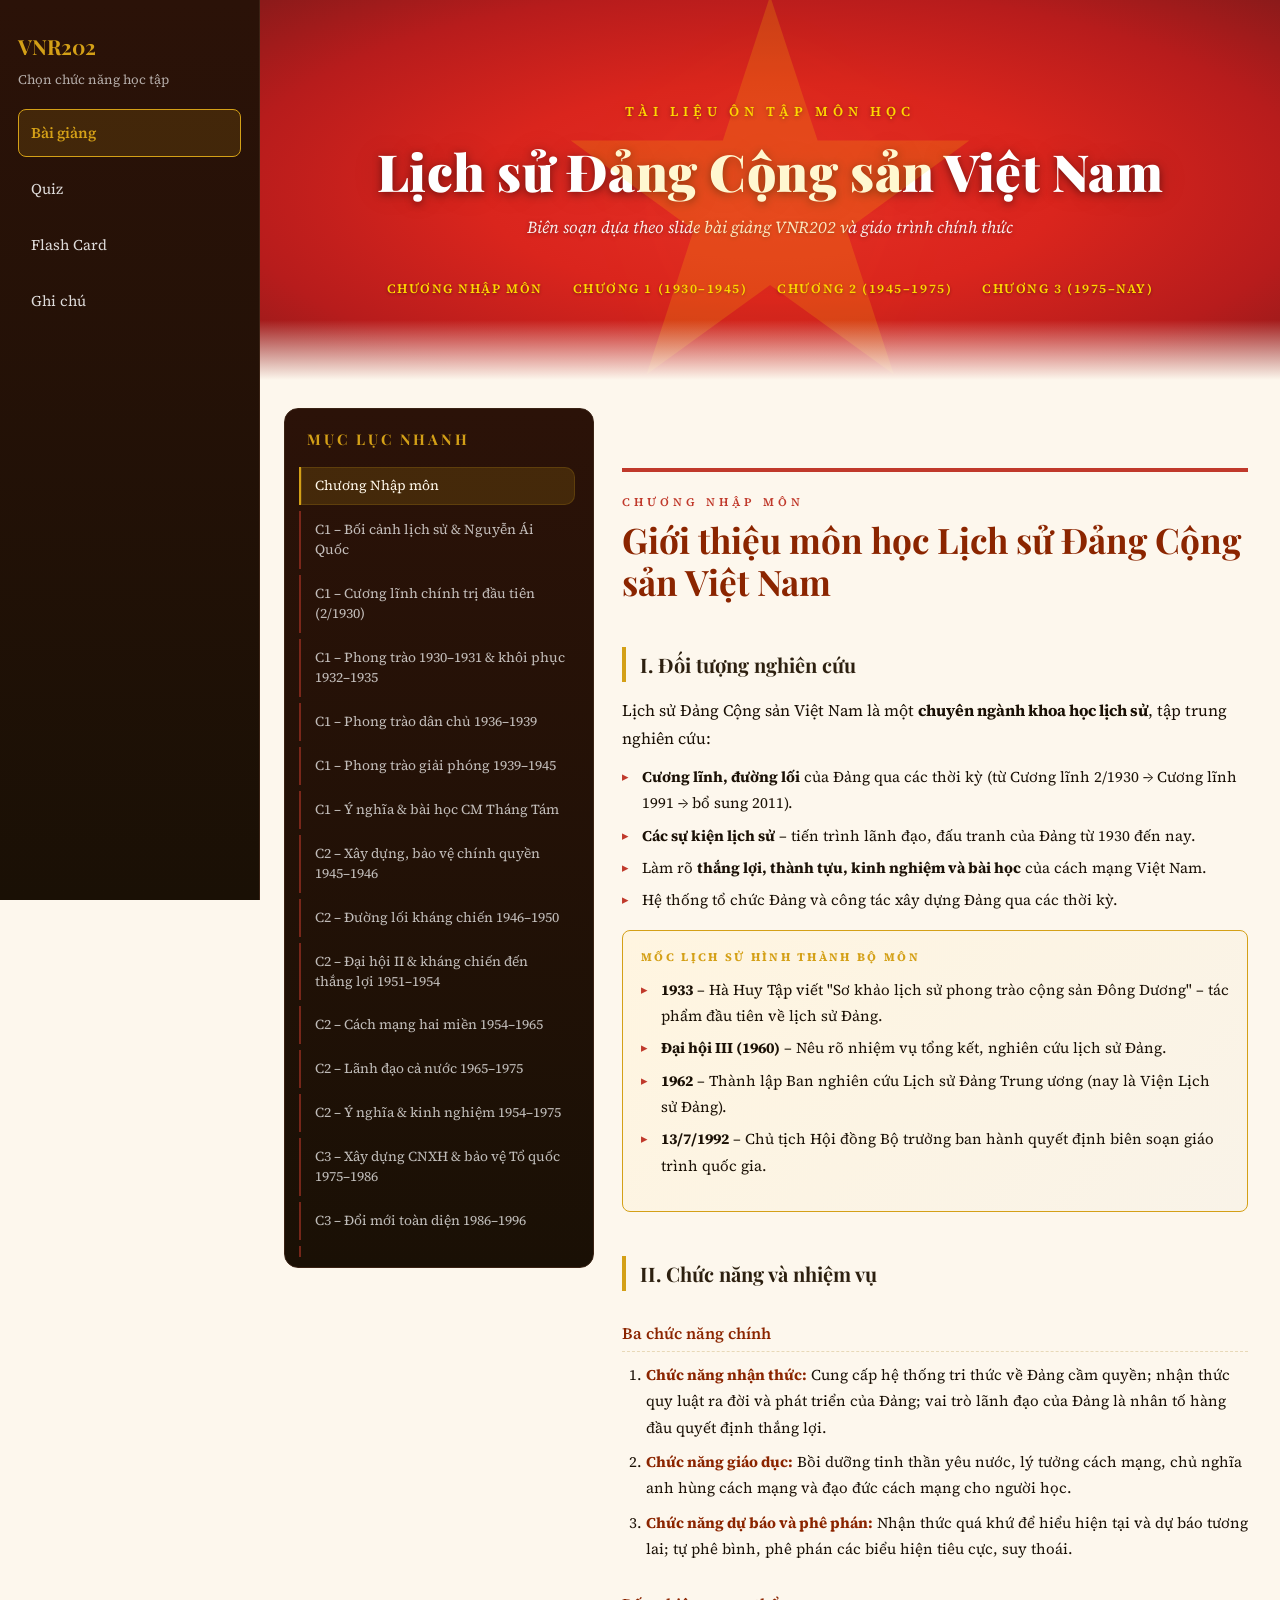
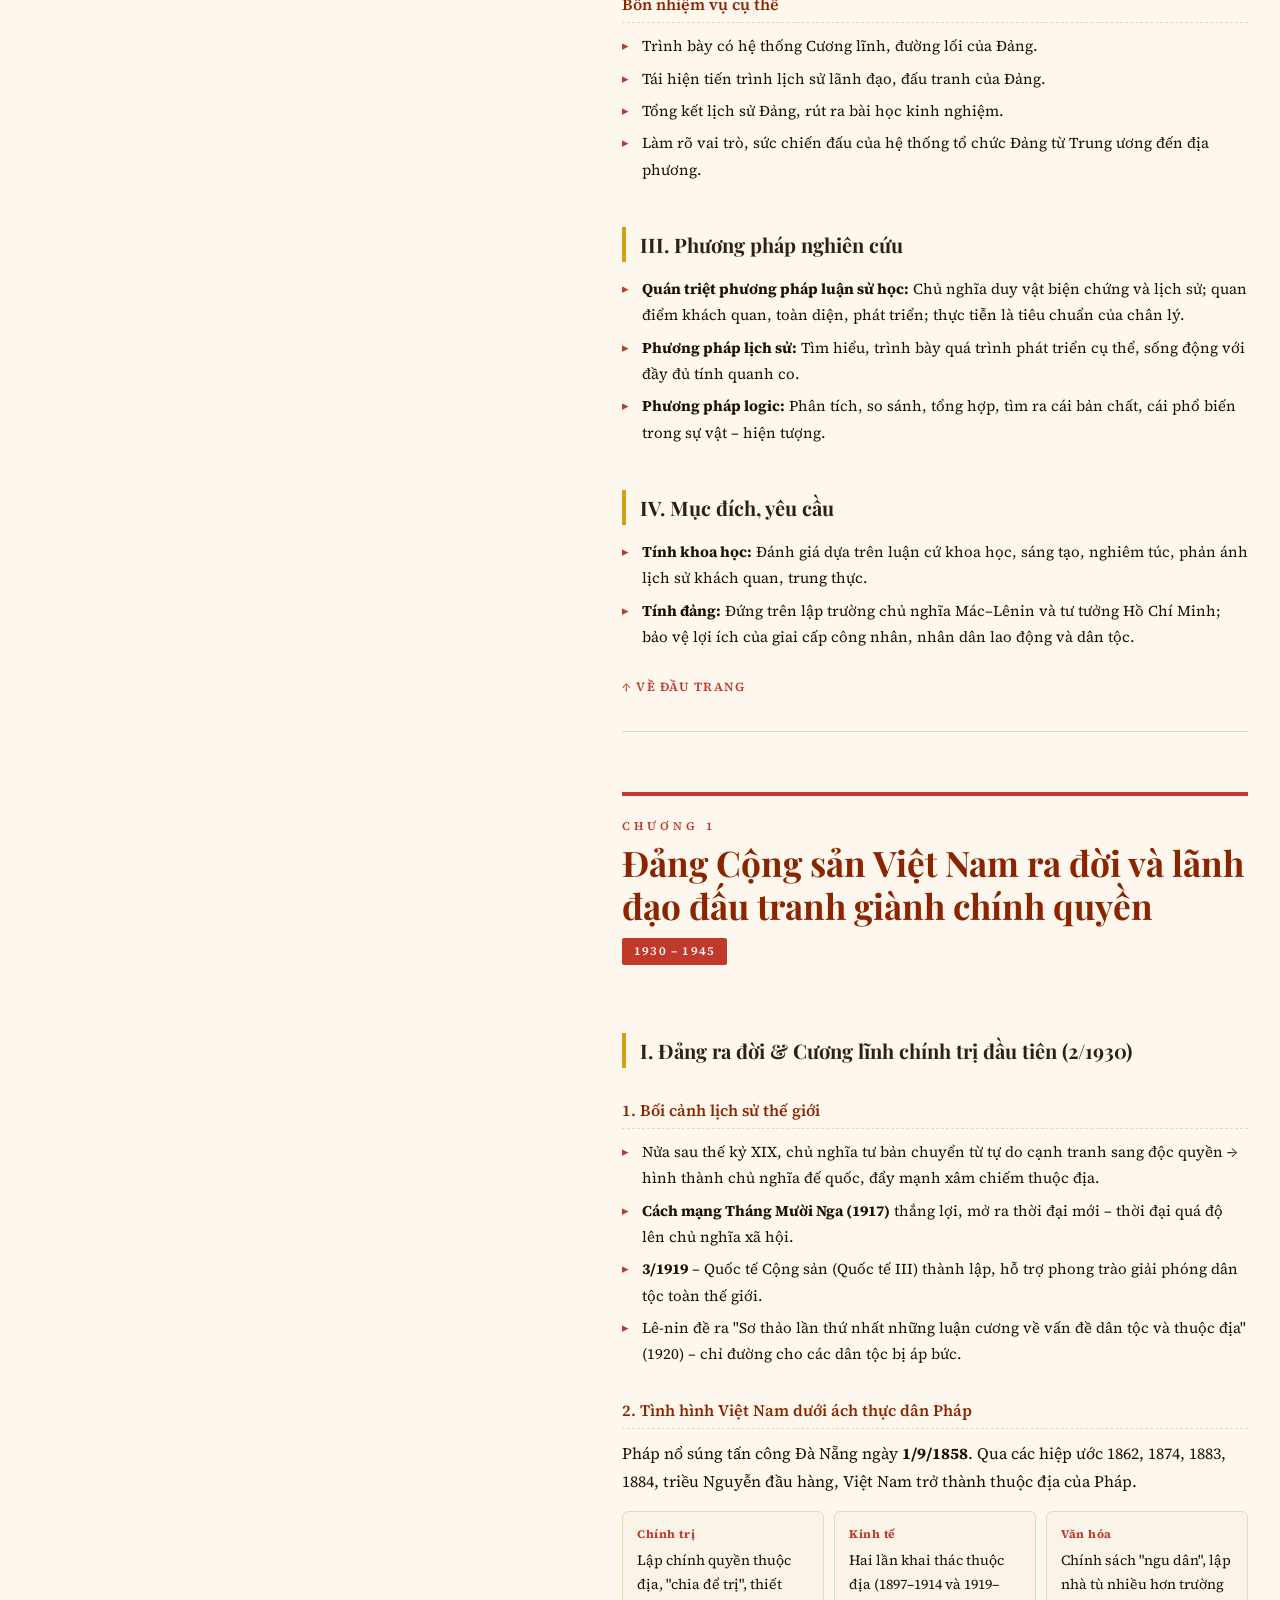
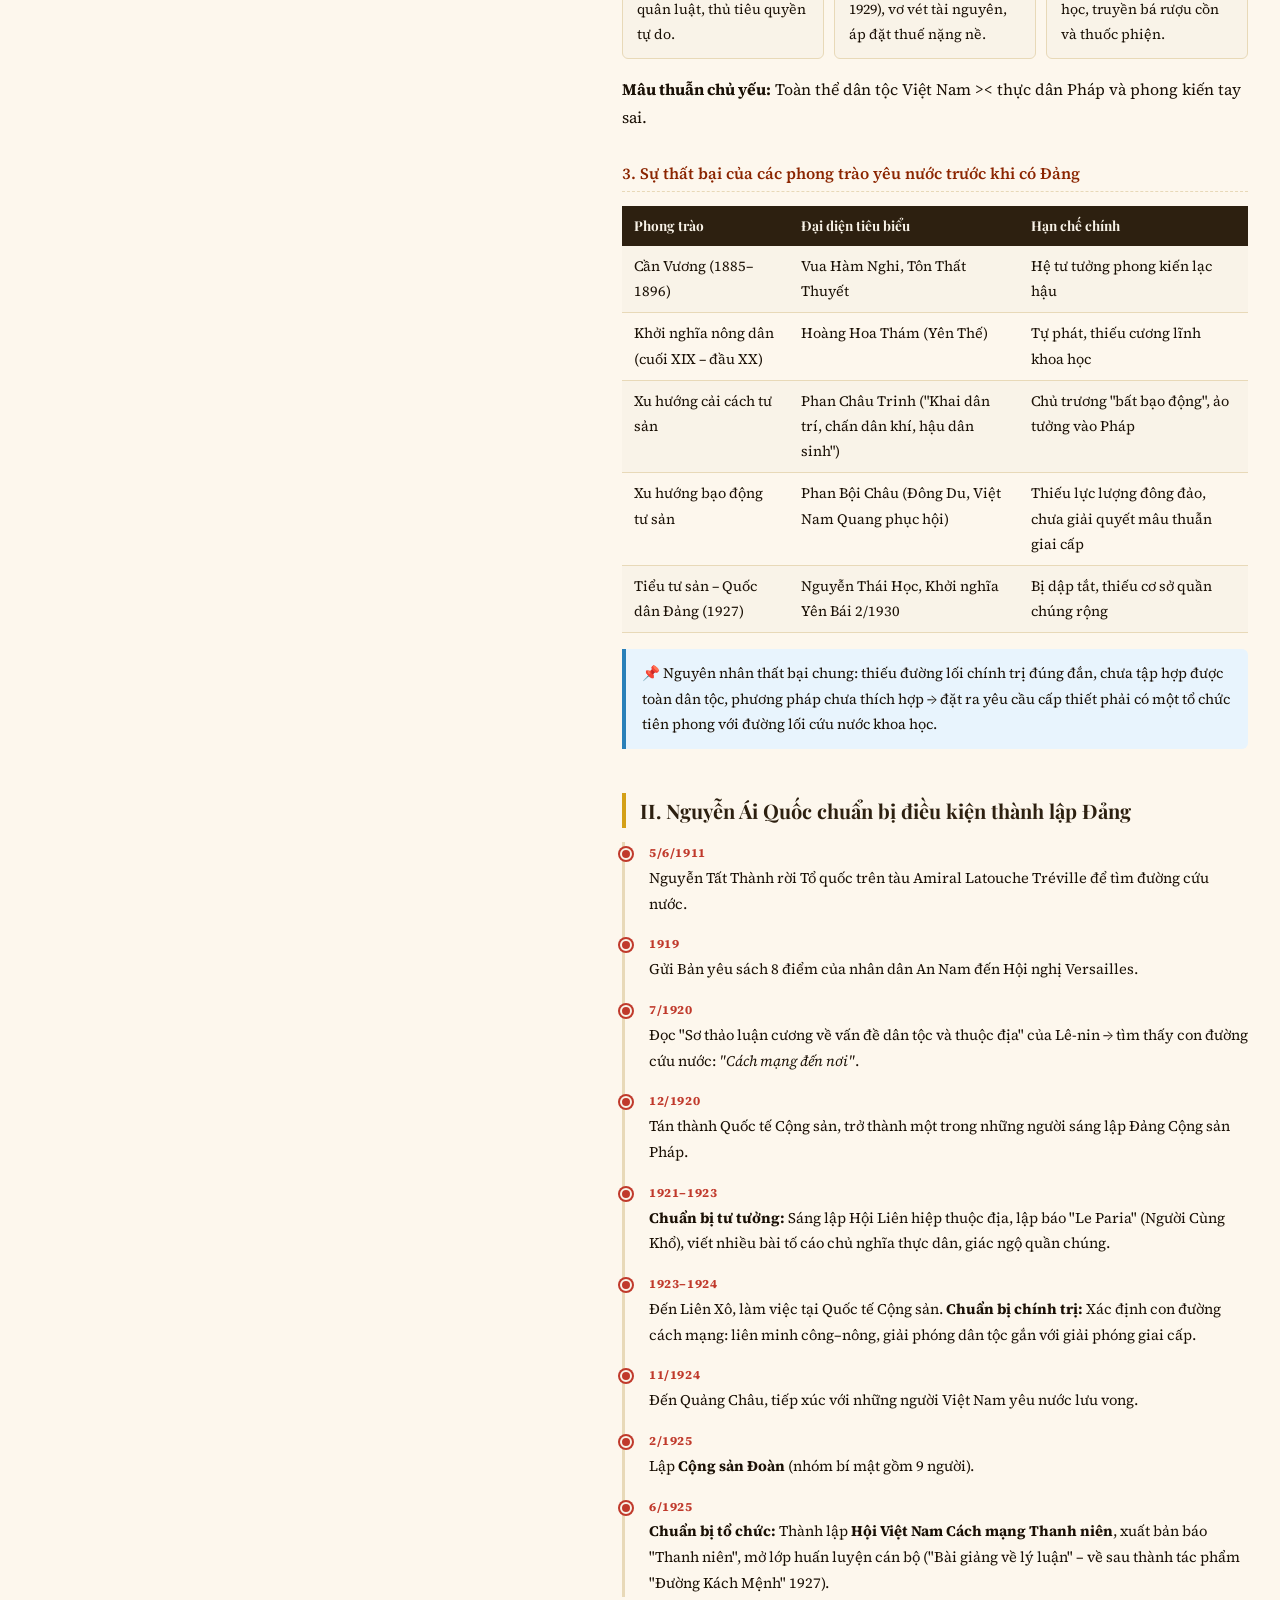
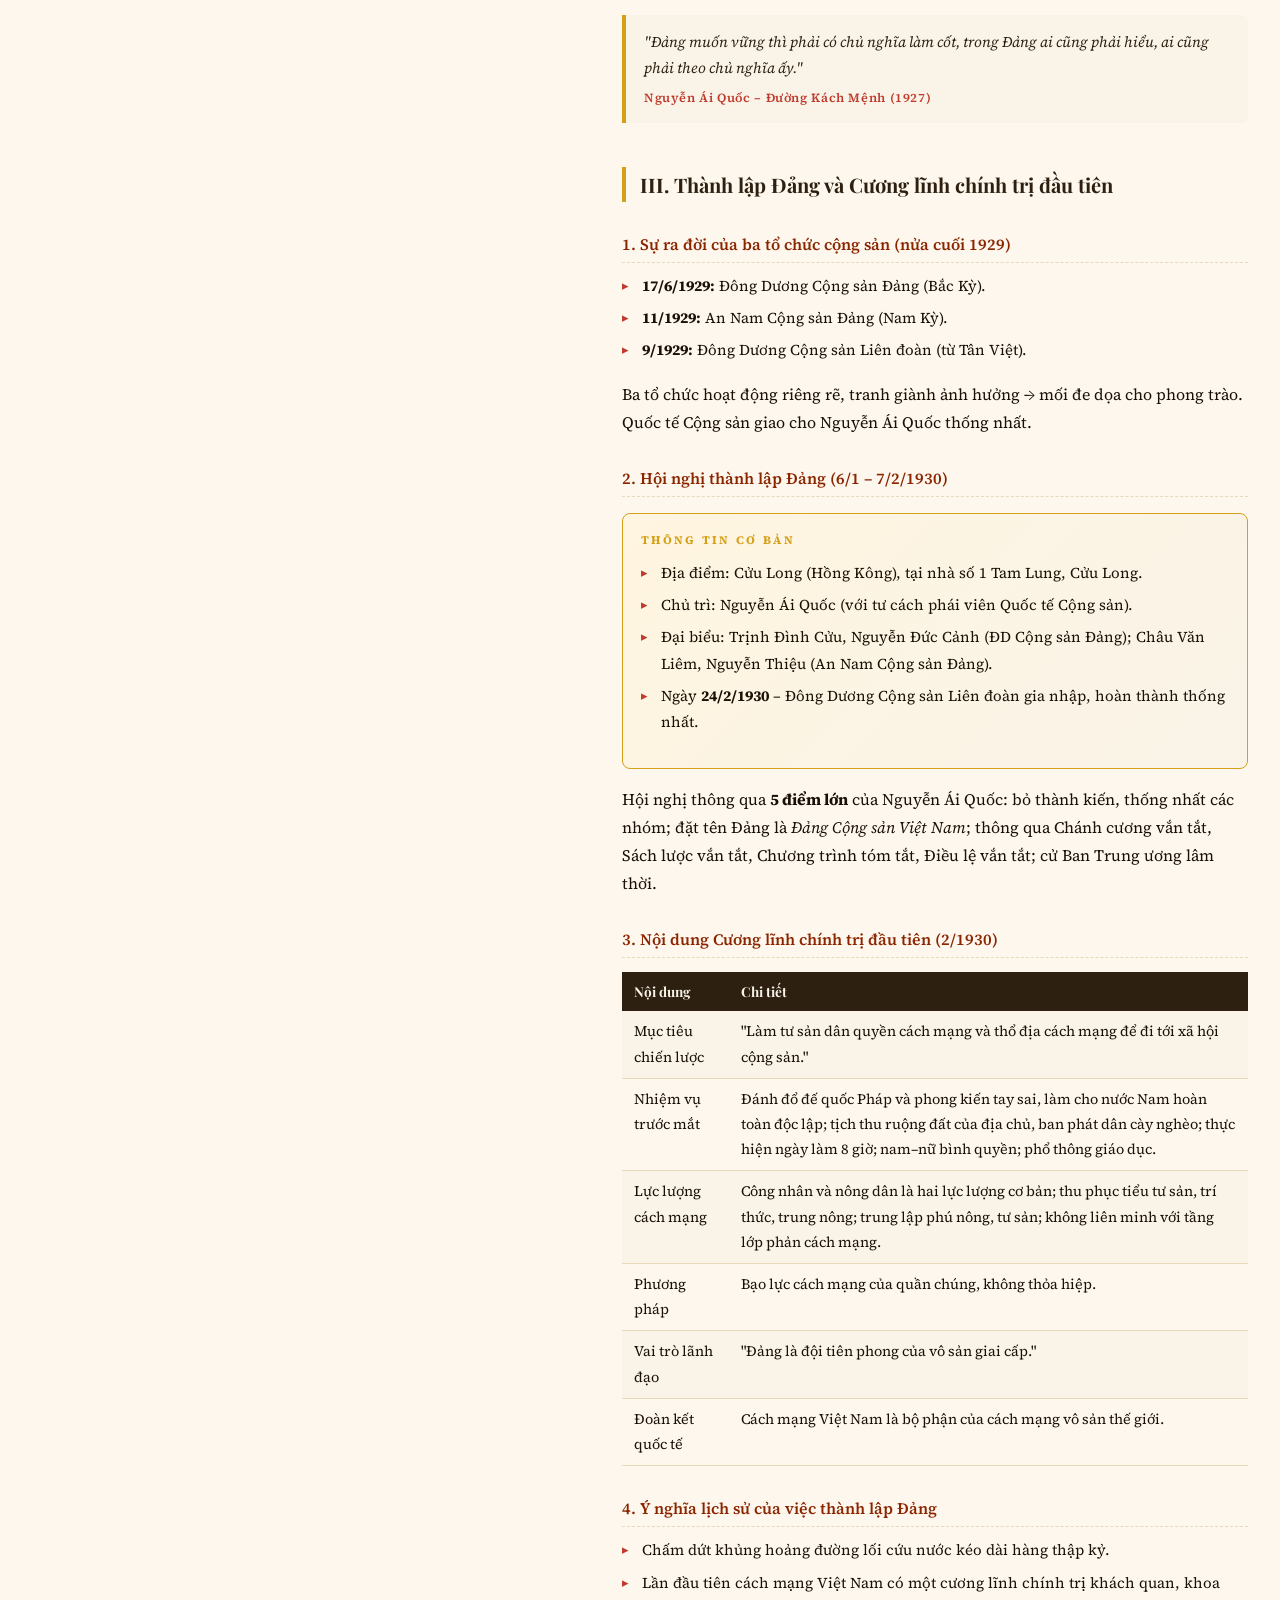
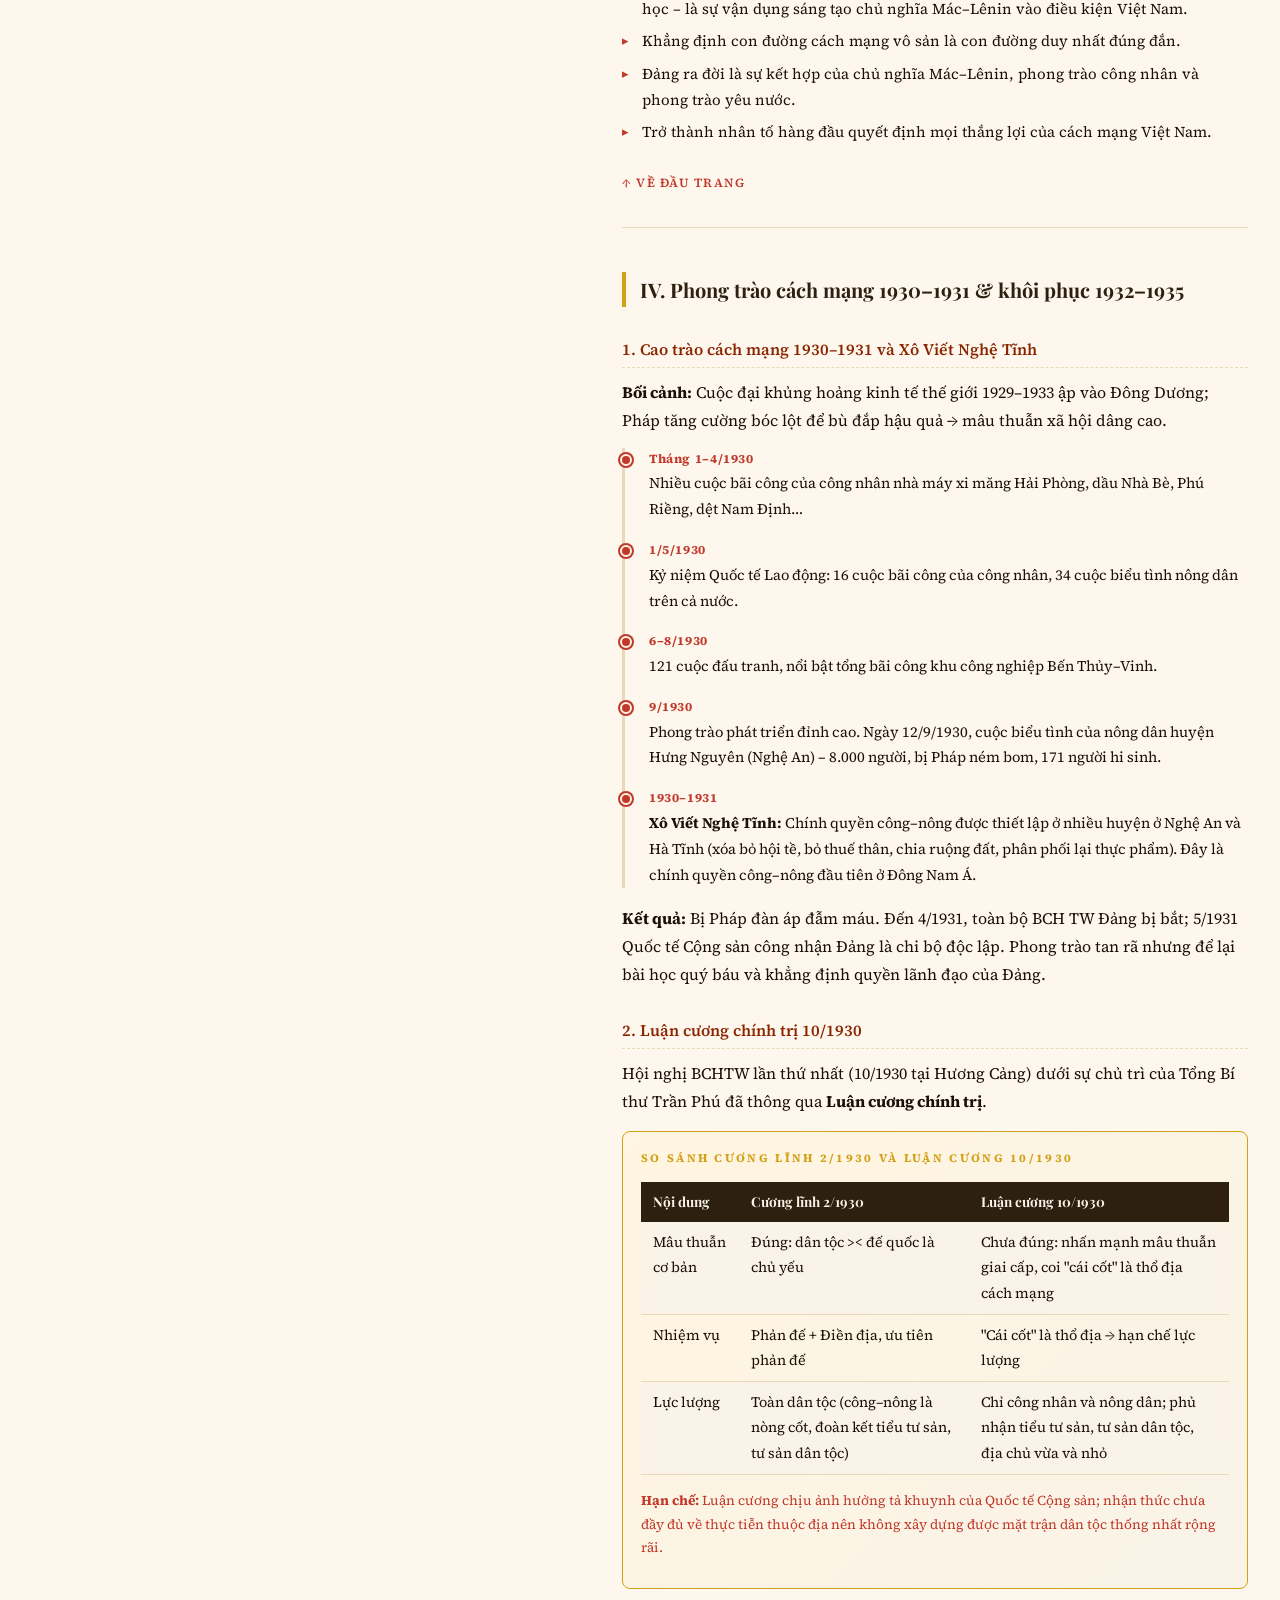
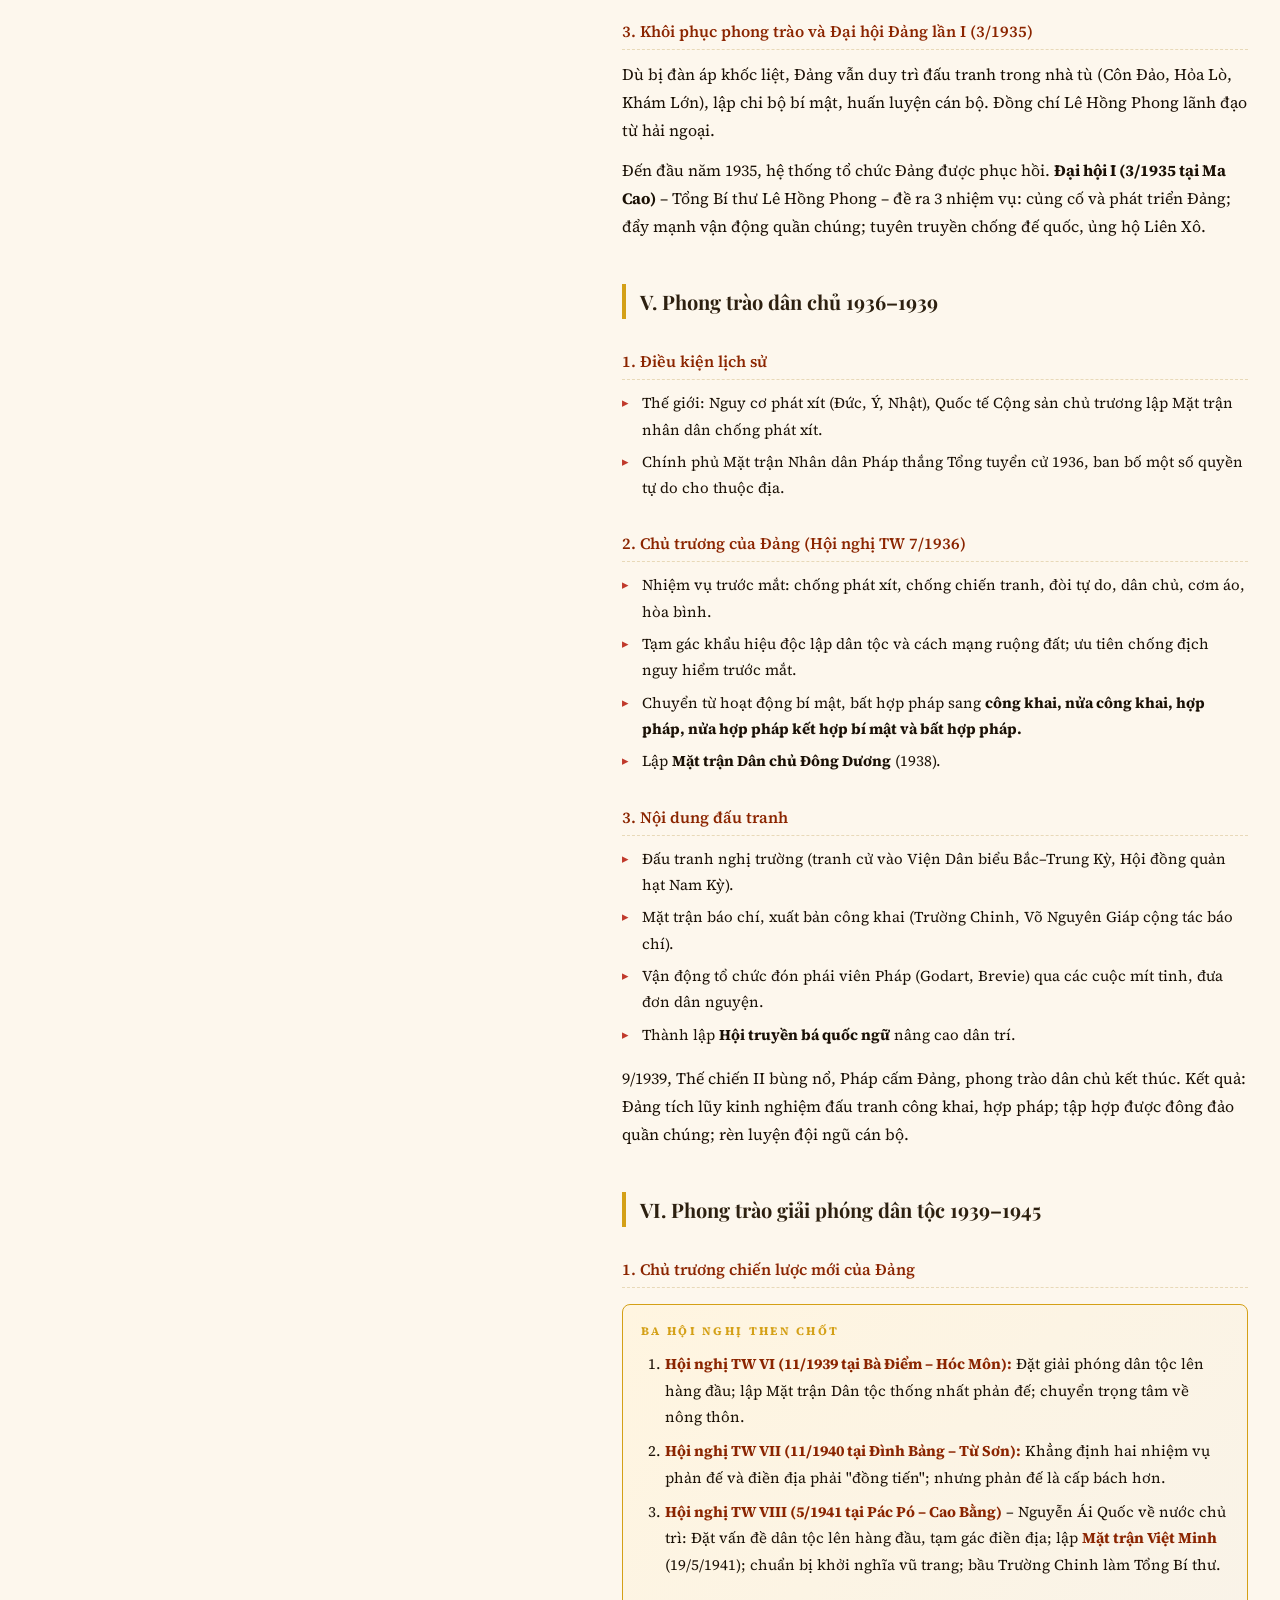
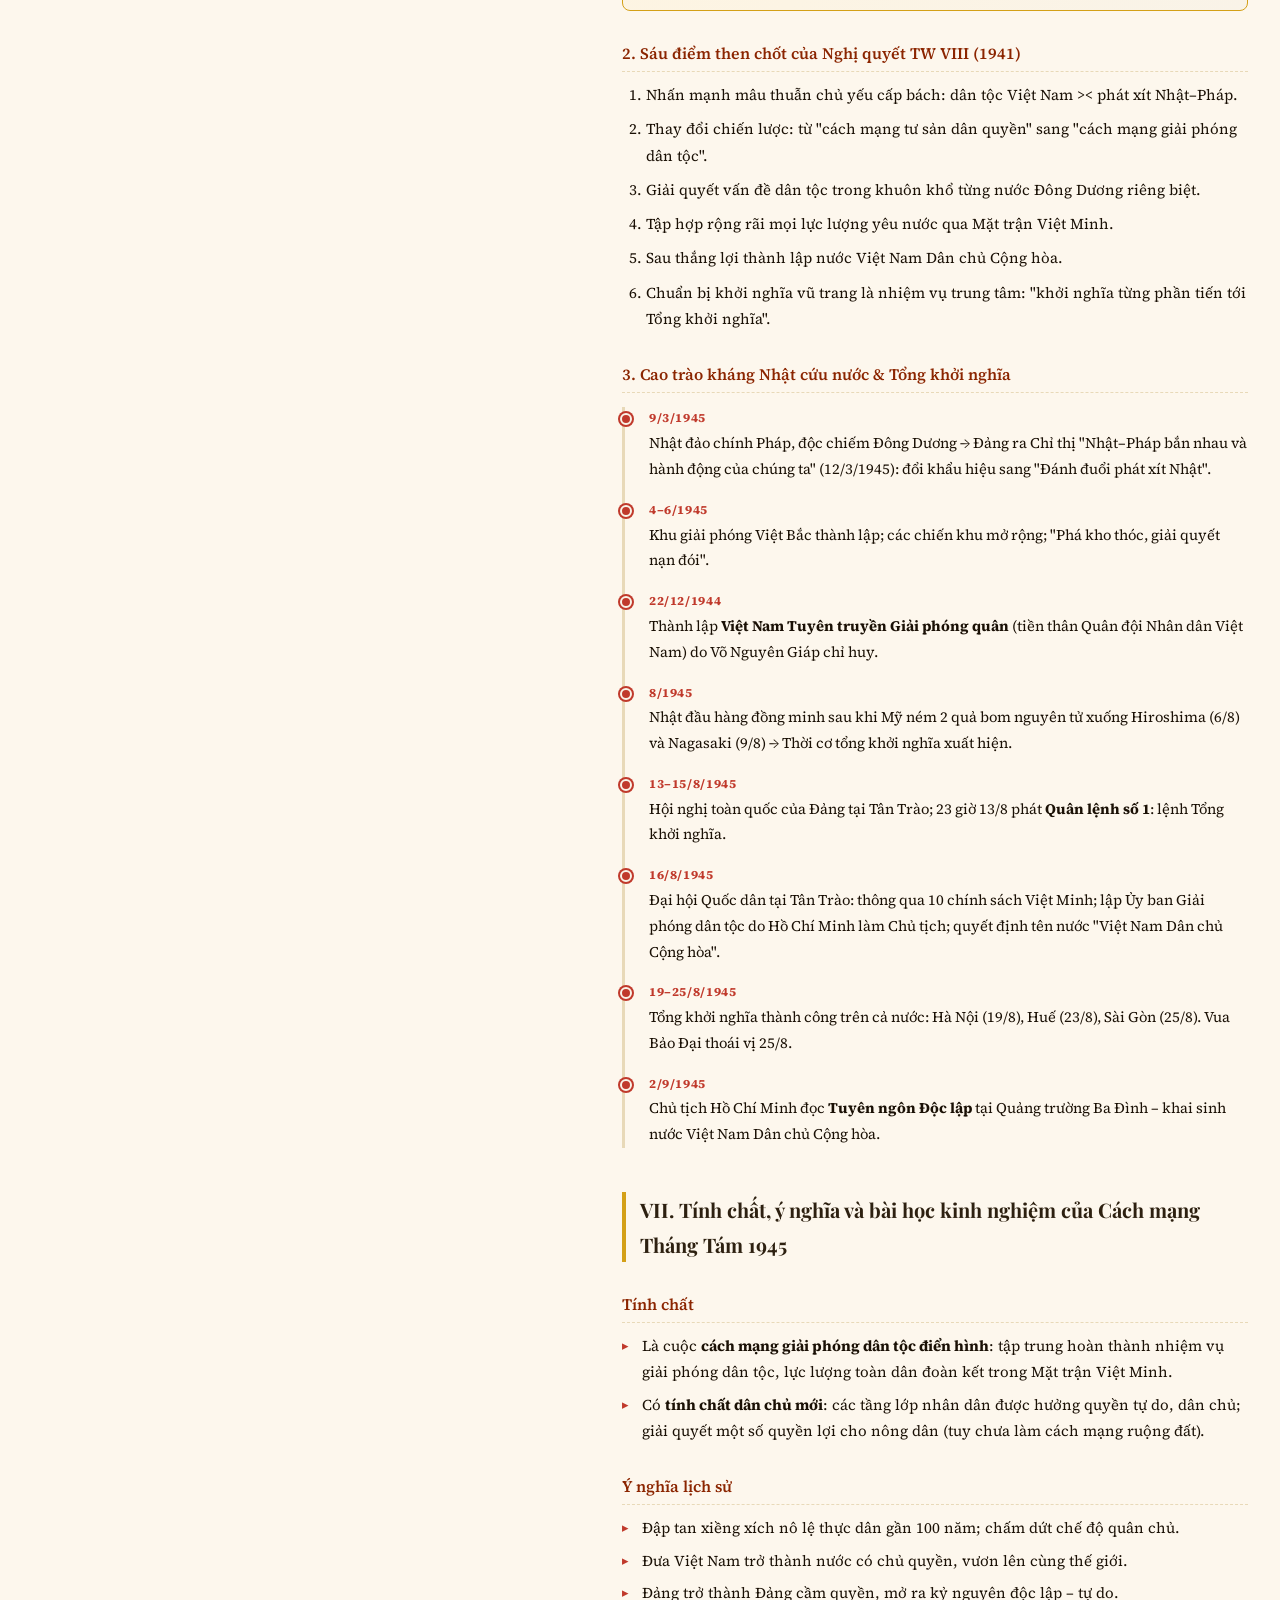
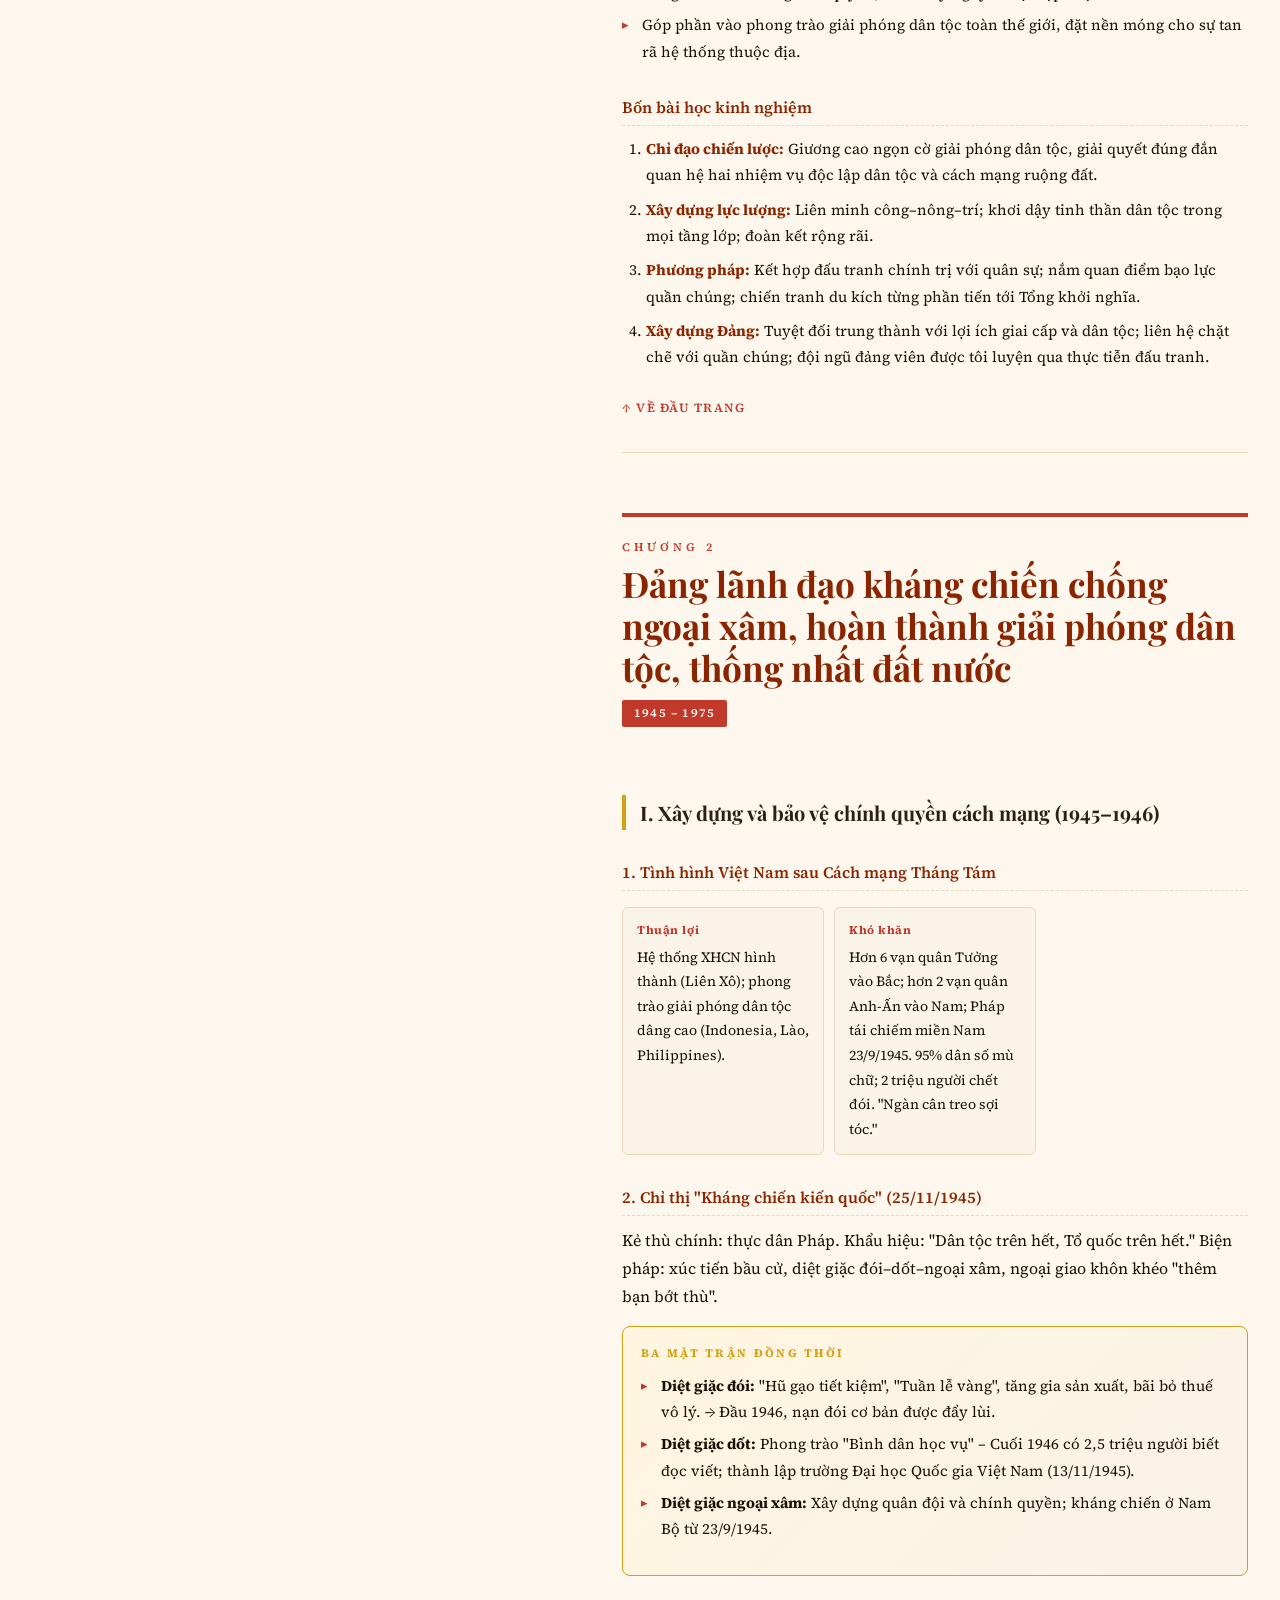
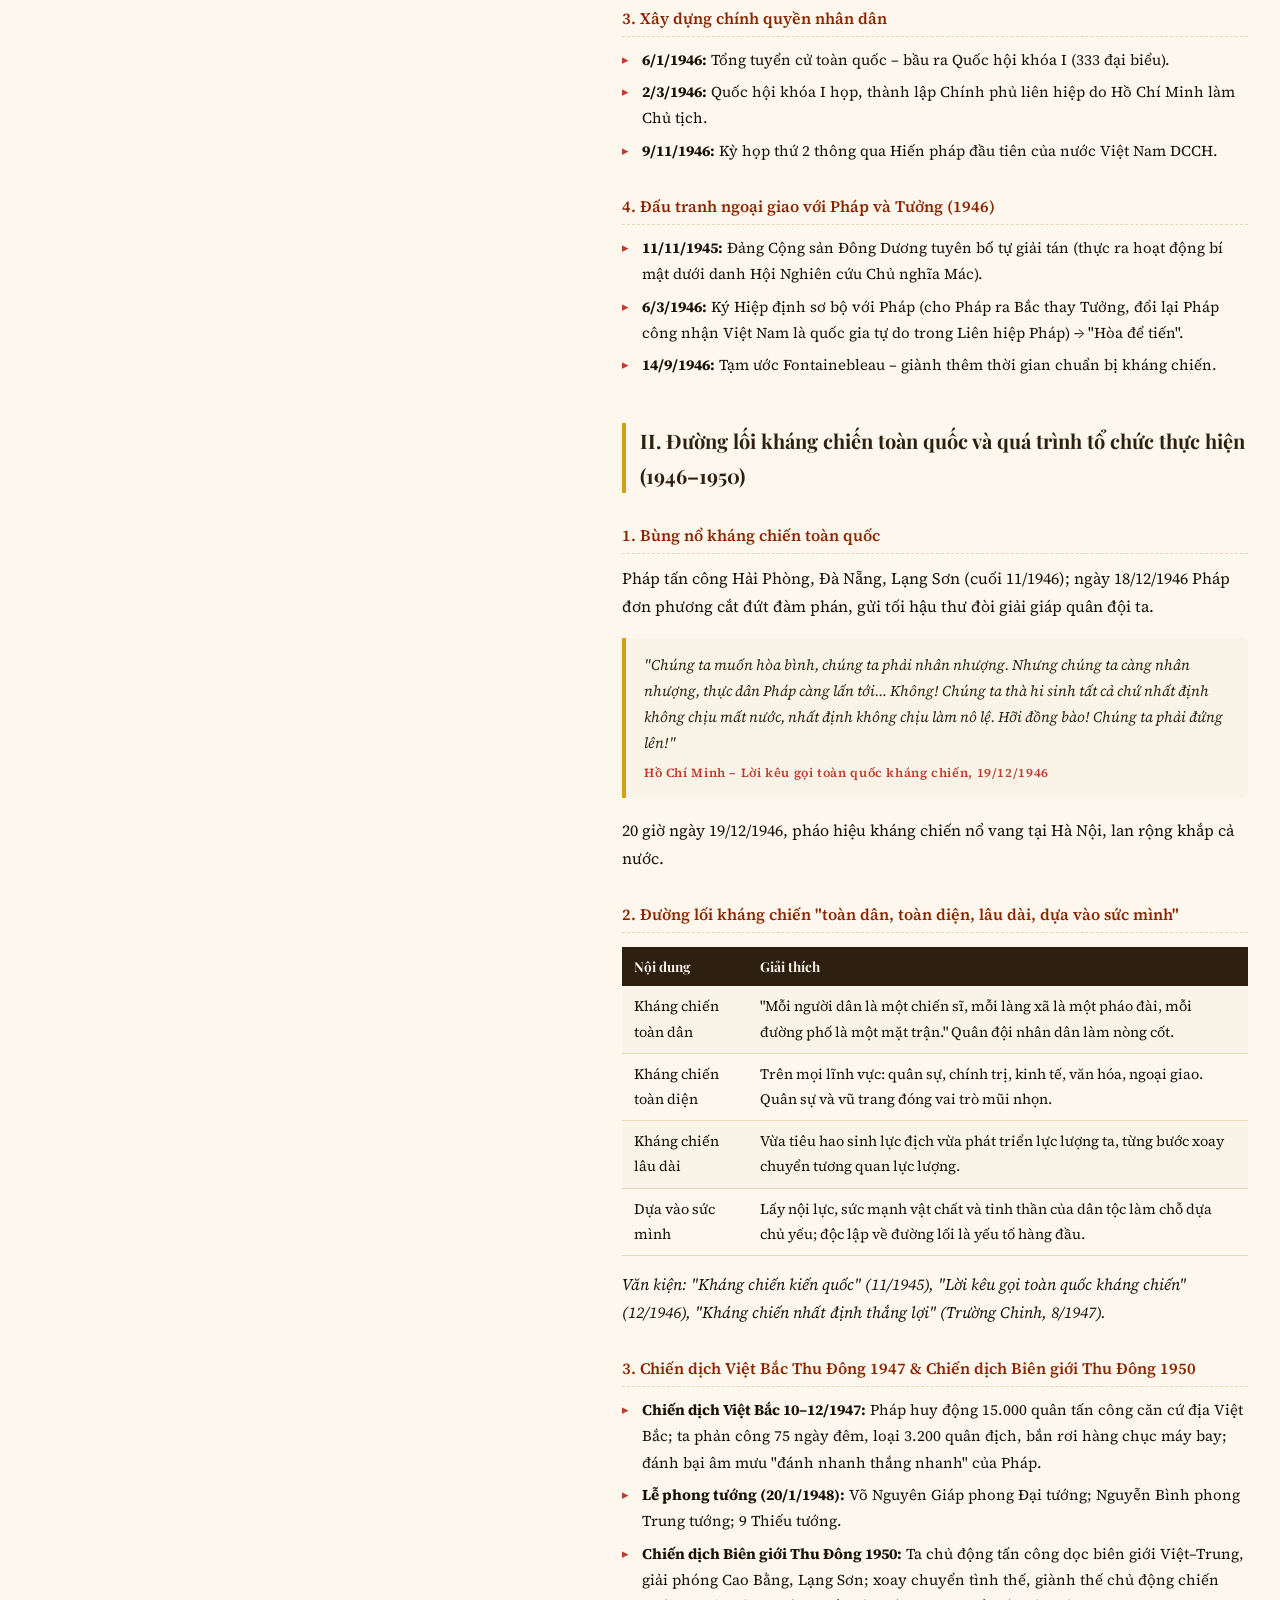
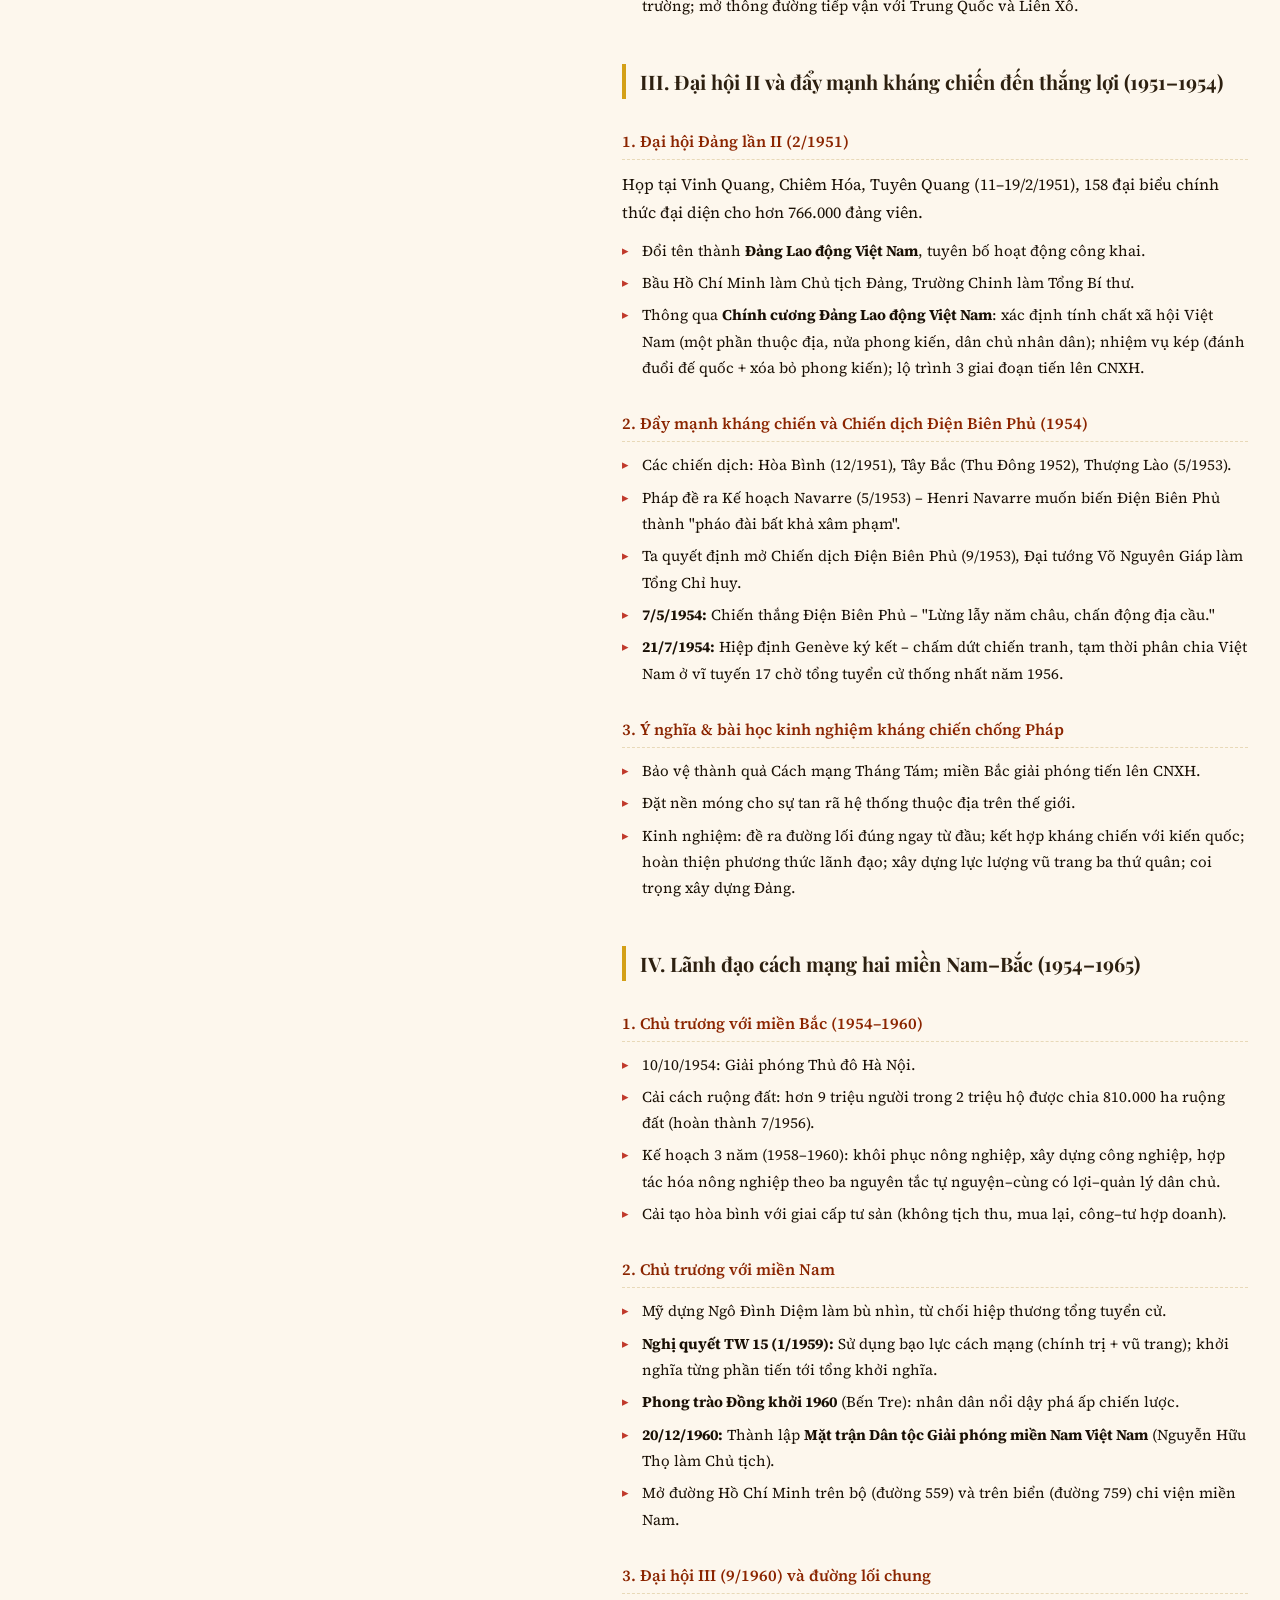
==== commit e5e3669d: "feat: enhance mobile navigation and sidebar functionality with improved layout and accessibility" ====
--- a/on-tap-lich-su-dang.html
+++ b/on-tap-lich-su-dang.html
@@ -4,13 +4,41 @@
     <meta charset="UTF-8" />
     <meta name="viewport" content="width=device-width, initial-scale=1.0" />
     <title>Tài liệu Ôn tập – Lịch sử Đảng Cộng sản Việt Nam</title>
-    <link rel="stylesheet" href="styles.css" />
+    <link rel="stylesheet" href="assets/css/styles.css" />
   </head>
   <body>
+    <div class="mobile-topbar">
+      <button
+        class="mobile-menu-toggle"
+        type="button"
+        aria-label="Mo menu chuc nang"
+        aria-controls="app-sidebar"
+        aria-expanded="false"
+      >
+        <span class="mobile-menu-toggle__line"></span>
+        <span class="mobile-menu-toggle__line"></span>
+        <span class="mobile-menu-toggle__line"></span>
+      </button>
+      <div class="mobile-topbar__brand">
+        <span class="mobile-topbar__eyebrow">VNR202</span>
+        <strong>Lịch sử Đảng</strong>
+      </div>
+      <button class="mobile-toc-shortcut" type="button">Mục lục</button>
+    </div>
+
+    <div class="mobile-sidebar-backdrop" hidden></div>
+
     <div class="app-shell">
-      <aside class="sidebar">
-        <h2>OnTap VNR202</h2>
-        <p>Chọn chức năng học tập</p>
+      <aside class="sidebar" id="app-sidebar">
+        <div class="sidebar-header">
+          <div class="sidebar-brand">
+            <h2>VNR202</h2>
+            <p>Chọn chức năng học tập</p>
+          </div>
+          <button class="sidebar-close" type="button" aria-label="Dong menu">
+            &times;
+          </button>
+        </div>
         <nav class="feature-menu">
           <button
             class="feature-link active"
@@ -37,6 +65,13 @@
             Ghi chú
           </button>
         </nav>
+        <section class="sidebar-study-nav" aria-label="Muc luc nhanh tren mobile">
+          <div class="sidebar-study-nav__head">
+            <p class="sidebar-study-nav__eyebrow">Bài giảng</p>
+            <h3>Mục lục nhanh</h3>
+          </div>
+          <div class="sidebar-study-nav__groups" id="mobile-study-nav"></div>
+        </section>
       </aside>
 
       <main class="workspace">
@@ -60,1936 +95,1985 @@
           <div class="study-layout">
             <aside class="toc-wrap">
               <div class="toc-sticky">
-            <h2>Mục lục nhanh</h2>
-            <nav class="toc">
-              <a href="#nhap-mon">Chương Nhập môn</a>
-              <a href="#c1-boi-canh">C1 – Bối cảnh lịch sử & Nguyễn Ái Quốc</a>
-              <a href="#c1-cuong-linh"
-                >C1 – Cương lĩnh chính trị đầu tiên (2/1930)</a
-              >
-              <a href="#c1-1930-1931"
-                >C1 – Phong trào 1930–1931 & khôi phục 1932–1935</a
-              >
-              <a href="#c1-dan-chu">C1 – Phong trào dân chủ 1936–1939</a>
-              <a href="#c1-giai-phong">C1 – Phong trào giải phóng 1939–1945</a>
-              <a href="#c1-y-nghia">C1 – Ý nghĩa & bài học CM Tháng Tám</a>
-              <a href="#c2-1945">C2 – Xây dựng, bảo vệ chính quyền 1945–1946</a>
-              <a href="#c2-khang-chien">C2 – Đường lối kháng chiến 1946–1950</a>
-              <a href="#c2-1951"
-                >C2 – Đại hội II & kháng chiến đến thắng lợi 1951–1954</a
-              >
-              <a href="#c2-chong-my-1">C2 – Cách mạng hai miền 1954–1965</a>
-              <a href="#c2-chong-my-2">C2 – Lãnh đạo cả nước 1965–1975</a>
-              <a href="#c2-y-nghia">C2 – Ý nghĩa & kinh nghiệm 1954–1975</a>
-              <a href="#c3-xay-dung"
-                >C3 – Xây dựng CNXH & bảo vệ Tổ quốc 1975–1986</a
-              >
-              <a href="#c3-doi-moi">C3 – Đổi mới toàn diện 1986–1996</a>
-              <a href="#c3-tiep-tuc"
-                >C3 – Tiếp tục đổi mới (Đại hội VIII → XIII)</a
-              >
-              <a href="#c3-thanh-tuu">C3 – Thành tựu, kinh nghiệm đổi mới</a>
-              <a href="#c3-tham-nhung"
-                >C3 – Tham nhũng: nguyên nhân & tác hại</a
-              >
-            </nav>
+                <div class="toc-head">
+                  <h2>Mục lục nhanh</h2>
+                </div>
+                <nav class="toc" id="study-toc">
+                  <a href="#nhap-mon">Chương Nhập môn</a>
+                  <a href="#c1-boi-canh"
+                    >C1 – Bối cảnh lịch sử & Nguyễn Ái Quốc</a
+                  >
+                  <a href="#c1-cuong-linh"
+                    >C1 – Cương lĩnh chính trị đầu tiên (2/1930)</a
+                  >
+                  <a href="#c1-1930-1931"
+                    >C1 – Phong trào 1930–1931 & khôi phục 1932–1935</a
+                  >
+                  <a href="#c1-dan-chu">C1 – Phong trào dân chủ 1936–1939</a>
+                  <a href="#c1-giai-phong"
+                    >C1 – Phong trào giải phóng 1939–1945</a
+                  >
+                  <a href="#c1-y-nghia">C1 – Ý nghĩa & bài học CM Tháng Tám</a>
+                  <a href="#c2-1945"
+                    >C2 – Xây dựng, bảo vệ chính quyền 1945–1946</a
+                  >
+                  <a href="#c2-khang-chien"
+                    >C2 – Đường lối kháng chiến 1946–1950</a
+                  >
+                  <a href="#c2-1951"
+                    >C2 – Đại hội II & kháng chiến đến thắng lợi 1951–1954</a
+                  >
+                  <a href="#c2-chong-my-1">C2 – Cách mạng hai miền 1954–1965</a>
+                  <a href="#c2-chong-my-2">C2 – Lãnh đạo cả nước 1965–1975</a>
+                  <a href="#c2-y-nghia">C2 – Ý nghĩa & kinh nghiệm 1954–1975</a>
+                  <a href="#c3-xay-dung"
+                    >C3 – Xây dựng CNXH & bảo vệ Tổ quốc 1975–1986</a
+                  >
+                  <a href="#c3-doi-moi">C3 – Đổi mới toàn diện 1986–1996</a>
+                  <a href="#c3-tiep-tuc"
+                    >C3 – Tiếp tục đổi mới (Đại hội VIII → XIII)</a
+                  >
+                  <a href="#c3-thanh-tuu"
+                    >C3 – Thành tựu, kinh nghiệm đổi mới</a
+                  >
+                  <a href="#c3-tham-nhung"
+                    >C3 – Tham nhũng: nguyên nhân & tác hại</a
+                  >
+                </nav>
               </div>
             </aside>
 
             <div class="content">
-            <!-- ═══════════════════════════════════════════════
+              <!-- ═══════════════════════════════════════════════
      CHƯƠNG NHẬP MÔN
 ══════════════════════════════════════════════════ -->
-            <div class="chapter" id="nhap-mon">
-              <p class="chapter-label">Chương nhập môn</p>
-              <h2>Giới thiệu môn học Lịch sử Đảng Cộng sản Việt Nam</h2>
-            </div>
-
-            <div class="section">
-              <h3>I. Đối tượng nghiên cứu</h3>
-              <p>
-                Lịch sử Đảng Cộng sản Việt Nam là một
-                <strong>chuyên ngành khoa học lịch sử</strong>, tập trung nghiên
-                cứu:
-              </p>
-              <ul class="bullet">
-                <li>
-                  <strong>Cương lĩnh, đường lối</strong> của Đảng qua các thời
-                  kỳ (từ Cương lĩnh 2/1930 → Cương lĩnh 1991 → bổ sung 2011).
-                </li>
-                <li>
-                  <strong>Các sự kiện lịch sử</strong> – tiến trình lãnh đạo,
-                  đấu tranh của Đảng từ 1930 đến nay.
-                </li>
-                <li>
-                  Làm rõ
-                  <strong>thắng lợi, thành tựu, kinh nghiệm và bài học</strong>
-                  của cách mạng Việt Nam.
-                </li>
-                <li>
-                  Hệ thống tổ chức Đảng và công tác xây dựng Đảng qua các thời
-                  kỳ.
-                </li>
-              </ul>
-              <div class="key">
-                <p class="key-title">Mốc lịch sử hình thành bộ môn</p>
-                <ul class="bullet">
-                  <li>
-                    <strong>1933</strong> – Hà Huy Tập viết "Sơ khảo lịch sử
-                    phong trào cộng sản Đông Dương" – tác phẩm đầu tiên về lịch
-                    sử Đảng.
-                  </li>
-                  <li>
-                    <strong>Đại hội III (1960)</strong> – Nêu rõ nhiệm vụ tổng
-                    kết, nghiên cứu lịch sử Đảng.
-                  </li>
-                  <li>
-                    <strong>1962</strong> – Thành lập Ban nghiên cứu Lịch sử
-                    Đảng Trung ương (nay là Viện Lịch sử Đảng).
-                  </li>
-                  <li>
-                    <strong>13/7/1992</strong> – Chủ tịch Hội đồng Bộ trưởng ban
-                    hành quyết định biên soạn giáo trình quốc gia.
-                  </li>
-                </ul>
-              </div>
-            </div>
-
-            <div class="section">
-              <h3>II. Chức năng và nhiệm vụ</h3>
-              <div class="subsection">
-                <h4>Ba chức năng chính</h4>
-                <ol class="numbered">
-                  <li>
-                    <strong>Chức năng nhận thức:</strong> Cung cấp hệ thống tri
-                    thức về Đảng cầm quyền; nhận thức quy luật ra đời và phát
-                    triển của Đảng; vai trò lãnh đạo của Đảng là nhân tố hàng
-                    đầu quyết định thắng lợi.
-                  </li>
-                  <li>
-                    <strong>Chức năng giáo dục:</strong> Bồi dưỡng tinh thần yêu
-                    nước, lý tưởng cách mạng, chủ nghĩa anh hùng cách mạng và
-                    đạo đức cách mạng cho người học.
-                  </li>
-                  <li>
-                    <strong>Chức năng dự báo và phê phán:</strong> Nhận thức quá
-                    khứ để hiểu hiện tại và dự báo tương lai; tự phê bình, phê
-                    phán các biểu hiện tiêu cực, suy thoái.
-                  </li>
-                </ol>
-              </div>
-              <div class="subsection">
-                <h4>Bốn nhiệm vụ cụ thể</h4>
-                <ul class="bullet">
-                  <li>Trình bày có hệ thống Cương lĩnh, đường lối của Đảng.</li>
-                  <li>
-                    Tái hiện tiến trình lịch sử lãnh đạo, đấu tranh của Đảng.
-                  </li>
-                  <li>Tổng kết lịch sử Đảng, rút ra bài học kinh nghiệm.</li>
-                  <li>
-                    Làm rõ vai trò, sức chiến đấu của hệ thống tổ chức Đảng từ
-                    Trung ương đến địa phương.
-                  </li>
-                </ul>
-              </div>
-            </div>
-
-            <div class="section">
-              <h3>III. Phương pháp nghiên cứu</h3>
-              <ul class="bullet">
-                <li>
-                  <strong>Quán triệt phương pháp luận sử học:</strong> Chủ nghĩa
-                  duy vật biện chứng và lịch sử; quan điểm khách quan, toàn
-                  diện, phát triển; thực tiễn là tiêu chuẩn của chân lý.
-                </li>
-                <li>
-                  <strong>Phương pháp lịch sử:</strong> Tìm hiểu, trình bày quá
-                  trình phát triển cụ thể, sống động với đầy đủ tính quanh co.
-                </li>
-                <li>
-                  <strong>Phương pháp logic:</strong> Phân tích, so sánh, tổng
-                  hợp, tìm ra cái bản chất, cái phổ biến trong sự vật – hiện
-                  tượng.
-                </li>
-              </ul>
-            </div>
-
-            <div class="section">
-              <h3>IV. Mục đích, yêu cầu</h3>
-              <ul class="bullet">
-                <li>
-                  <strong>Tính khoa học:</strong> Đánh giá dựa trên luận cứ khoa
-                  học, sáng tạo, nghiêm túc, phản ánh lịch sử khách quan, trung
-                  thực.
-                </li>
-                <li>
-                  <strong>Tính đảng:</strong> Đứng trên lập trường chủ nghĩa
-                  Mác–Lênin và tư tưởng Hồ Chí Minh; bảo vệ lợi ích của giai cấp
-                  công nhân, nhân dân lao động và dân tộc.
-                </li>
-              </ul>
-            </div>
-
-            <a href="#top" class="back-top">↑ Về đầu trang</a>
-            <hr class="thin" />
-
-            <!-- ═══════════════════════════════════════════════
-     CHƯƠNG 1
-══════════════════════════════════════════════════ -->
-            <div class="chapter" id="c1-boi-canh">
-              <p class="chapter-label">Chương 1</p>
-              <h2>
-                Đảng Cộng sản Việt Nam ra đời và lãnh đạo đấu tranh giành chính
-                quyền
-              </h2>
-              <span class="period">1930 – 1945</span>
-            </div>
-
-            <div class="section">
-              <h3>I. Đảng ra đời & Cương lĩnh chính trị đầu tiên (2/1930)</h3>
-
-              <div class="subsection" id="c1-boi-canh-sub">
-                <h4>1. Bối cảnh lịch sử thế giới</h4>
-                <ul class="bullet">
-                  <li>
-                    Nửa sau thế kỷ XIX, chủ nghĩa tư bản chuyển từ tự do cạnh
-                    tranh sang độc quyền → hình thành chủ nghĩa đế quốc, đẩy
-                    mạnh xâm chiếm thuộc địa.
-                  </li>
-                  <li>
-                    <strong>Cách mạng Tháng Mười Nga (1917)</strong> thắng lợi,
-                    mở ra thời đại mới – thời đại quá độ lên chủ nghĩa xã hội.
-                  </li>
-                  <li>
-                    <strong>3/1919</strong> – Quốc tế Cộng sản (Quốc tế III)
-                    thành lập, hỗ trợ phong trào giải phóng dân tộc toàn thế
-                    giới.
-                  </li>
-                  <li>
-                    Lê-nin đề ra "Sơ thảo lần thứ nhất những luận cương về vấn
-                    đề dân tộc và thuộc địa" (1920) – chỉ đường cho các dân tộc
-                    bị áp bức.
-                  </li>
-                </ul>
-              </div>
-
-              <div class="subsection">
-                <h4>2. Tình hình Việt Nam dưới ách thực dân Pháp</h4>
+              <div class="chapter" id="nhap-mon">
+                <p class="chapter-label">Chương nhập môn</p>
+                <h2>Giới thiệu môn học Lịch sử Đảng Cộng sản Việt Nam</h2>
+              </div>
+
+              <div class="section">
+                <h3>I. Đối tượng nghiên cứu</h3>
                 <p>
-                  Pháp nổ súng tấn công Đà Nẵng ngày <strong>1/9/1858</strong>.
-                  Qua các hiệp ước 1862, 1874, 1883, 1884, triều Nguyễn đầu
-                  hàng, Việt Nam trở thành thuộc địa của Pháp.
-                </p>
-                <div class="facts">
-                  <div class="fact">
-                    <div class="fact-date">Chính trị</div>
-                    <p>
-                      Lập chính quyền thuộc địa, "chia để trị", thiết quân luật,
-                      thủ tiêu quyền tự do.
-                    </p>
-                  </div>
-                  <div class="fact">
-                    <div class="fact-date">Kinh tế</div>
-                    <p>
-                      Hai lần khai thác thuộc địa (1897–1914 và 1919–1929), vơ
-                      vét tài nguyên, áp đặt thuế nặng nề.
-                    </p>
-                  </div>
-                  <div class="fact">
-                    <div class="fact-date">Văn hóa</div>
-                    <p>
-                      Chính sách "ngu dân", lập nhà tù nhiều hơn trường học,
-                      truyền bá rượu cồn và thuốc phiện.
-                    </p>
-                  </div>
-                </div>
-                <p>
-                  <strong>Mâu thuẫn chủ yếu:</strong> Toàn thể dân tộc Việt Nam
-                  >< thực dân Pháp và phong kiến tay sai.
-                </p>
-              </div>
-
-              <div class="subsection">
-                <h4>
-                  3. Sự thất bại của các phong trào yêu nước trước khi có Đảng
-                </h4>
-                <table class="data">
-                  <tr>
-                    <th>Phong trào</th>
-                    <th>Đại diện tiêu biểu</th>
-                    <th>Hạn chế chính</th>
-                  </tr>
-                  <tr>
-                    <td>Cần Vương (1885–1896)</td>
-                    <td>Vua Hàm Nghi, Tôn Thất Thuyết</td>
-                    <td>Hệ tư tưởng phong kiến lạc hậu</td>
-                  </tr>
-                  <tr>
-                    <td>Khởi nghĩa nông dân (cuối XIX – đầu XX)</td>
-                    <td>Hoàng Hoa Thám (Yên Thế)</td>
-                    <td>Tự phát, thiếu cương lĩnh khoa học</td>
-                  </tr>
-                  <tr>
-                    <td>Xu hướng cải cách tư sản</td>
-                    <td>
-                      Phan Châu Trinh ("Khai dân trí, chấn dân khí, hậu dân
-                      sinh")
-                    </td>
-                    <td>Chủ trương "bất bạo động", ảo tưởng vào Pháp</td>
-                  </tr>
-                  <tr>
-                    <td>Xu hướng bạo động tư sản</td>
-                    <td>Phan Bội Châu (Đông Du, Việt Nam Quang phục hội)</td>
-                    <td>
-                      Thiếu lực lượng đông đảo, chưa giải quyết mâu thuẫn giai
-                      cấp
-                    </td>
-                  </tr>
-                  <tr>
-                    <td>Tiểu tư sản – Quốc dân Đảng (1927)</td>
-                    <td>Nguyễn Thái Học, Khởi nghĩa Yên Bái 2/1930</td>
-                    <td>Bị dập tắt, thiếu cơ sở quần chúng rộng</td>
-                  </tr>
-                </table>
-                <div class="tip">
-                  Nguyên nhân thất bại chung: thiếu đường lối chính trị đúng
-                  đắn, chưa tập hợp được toàn dân tộc, phương pháp chưa thích
-                  hợp → đặt ra yêu cầu cấp thiết phải có một tổ chức tiên phong
-                  với đường lối cứu nước khoa học.
-                </div>
-              </div>
-            </div>
-
-            <div class="section" id="c1-boi-canh">
-              <h3>II. Nguyễn Ái Quốc chuẩn bị điều kiện thành lập Đảng</h3>
-              <div class="timeline">
-                <div class="tl-item">
-                  <div class="tl-date">5/6/1911</div>
-                  <div class="tl-text">
-                    Nguyễn Tất Thành rời Tổ quốc trên tàu Amiral Latouche
-                    Tréville để tìm đường cứu nước.
-                  </div>
-                </div>
-                <div class="tl-item">
-                  <div class="tl-date">1919</div>
-                  <div class="tl-text">
-                    Gửi Bản yêu sách 8 điểm của nhân dân An Nam đến Hội nghị
-                    Versailles.
-                  </div>
-                </div>
-                <div class="tl-item">
-                  <div class="tl-date">7/1920</div>
-                  <div class="tl-text">
-                    Đọc "Sơ thảo luận cương về vấn đề dân tộc và thuộc địa" của
-                    Lê-nin → tìm thấy con đường cứu nước:
-                    <em>"Cách mạng đến nơi"</em>.
-                  </div>
-                </div>
-                <div class="tl-item">
-                  <div class="tl-date">12/1920</div>
-                  <div class="tl-text">
-                    Tán thành Quốc tế Cộng sản, trở thành một trong những người
-                    sáng lập Đảng Cộng sản Pháp.
-                  </div>
-                </div>
-                <div class="tl-item">
-                  <div class="tl-date">1921–1923</div>
-                  <div class="tl-text">
-                    <strong>Chuẩn bị tư tưởng:</strong> Sáng lập Hội Liên hiệp
-                    thuộc địa, lập báo "Le Paria" (Người Cùng Khổ), viết nhiều
-                    bài tố cáo chủ nghĩa thực dân, giác ngộ quần chúng.
-                  </div>
-                </div>
-                <div class="tl-item">
-                  <div class="tl-date">1923–1924</div>
-                  <div class="tl-text">
-                    Đến Liên Xô, làm việc tại Quốc tế Cộng sản.
-                    <strong>Chuẩn bị chính trị:</strong> Xác định con đường cách
-                    mạng: liên minh công–nông, giải phóng dân tộc gắn với giải
-                    phóng giai cấp.
-                  </div>
-                </div>
-                <div class="tl-item">
-                  <div class="tl-date">11/1924</div>
-                  <div class="tl-text">
-                    Đến Quảng Châu, tiếp xúc với những người Việt Nam yêu nước
-                    lưu vong.
-                  </div>
-                </div>
-                <div class="tl-item">
-                  <div class="tl-date">2/1925</div>
-                  <div class="tl-text">
-                    Lập <strong>Cộng sản Đoàn</strong> (nhóm bí mật gồm 9
-                    người).
-                  </div>
-                </div>
-                <div class="tl-item">
-                  <div class="tl-date">6/1925</div>
-                  <div class="tl-text">
-                    <strong>Chuẩn bị tổ chức:</strong> Thành lập
-                    <strong>Hội Việt Nam Cách mạng Thanh niên</strong>, xuất bản
-                    báo "Thanh niên", mở lớp huấn luyện cán bộ ("Bài giảng về lý
-                    luận" – về sau thành tác phẩm "Đường Kách Mệnh" 1927).
-                  </div>
-                </div>
-              </div>
-              <div class="quote">
-                "Đảng muốn vững thì phải có chủ nghĩa làm cốt, trong Đảng ai
-                cũng phải hiểu, ai cũng phải theo chủ nghĩa ấy."
-                <span class="attr"
-                  >Nguyễn Ái Quốc – Đường Kách Mệnh (1927)</span
-                >
-              </div>
-            </div>
-
-            <div class="section" id="c1-cuong-linh">
-              <h3>III. Thành lập Đảng và Cương lĩnh chính trị đầu tiên</h3>
-
-              <div class="subsection">
-                <h4>1. Sự ra đời của ba tổ chức cộng sản (nửa cuối 1929)</h4>
-                <ul class="bullet">
-                  <li>
-                    <strong>17/6/1929:</strong> Đông Dương Cộng sản Đảng (Bắc
-                    Kỳ).
-                  </li>
-                  <li>
-                    <strong>11/1929:</strong> An Nam Cộng sản Đảng (Nam Kỳ).
-                  </li>
-                  <li>
-                    <strong>9/1929:</strong> Đông Dương Cộng sản Liên đoàn (từ
-                    Tân Việt).
-                  </li>
-                </ul>
-                <p>
-                  Ba tổ chức hoạt động riêng rẽ, tranh giành ảnh hưởng → mối đe
-                  dọa cho phong trào. Quốc tế Cộng sản giao cho Nguyễn Ái Quốc
-                  thống nhất.
-                </p>
-              </div>
-
-              <div class="subsection">
-                <h4>2. Hội nghị thành lập Đảng (6/1 – 7/2/1930)</h4>
-                <div class="key">
-                  <p class="key-title">Thông tin cơ bản</p>
-                  <ul class="bullet">
-                    <li>
-                      Địa điểm: Cửu Long (Hồng Kông), tại nhà số 1 Tam Lung, Cửu
-                      Long.
-                    </li>
-                    <li>
-                      Chủ trì: Nguyễn Ái Quốc (với tư cách phái viên Quốc tế
-                      Cộng sản).
-                    </li>
-                    <li>
-                      Đại biểu: Trịnh Đình Cửu, Nguyễn Đức Cảnh (ĐD Cộng sản
-                      Đảng); Châu Văn Liêm, Nguyễn Thiệu (An Nam Cộng sản Đảng).
-                    </li>
-                    <li>
-                      Ngày <strong>24/2/1930</strong> – Đông Dương Cộng sản Liên
-                      đoàn gia nhập, hoàn thành thống nhất.
-                    </li>
-                  </ul>
-                </div>
-                <p>
-                  Hội nghị thông qua <strong>5 điểm lớn</strong> của Nguyễn Ái
-                  Quốc: bỏ thành kiến, thống nhất các nhóm; đặt tên Đảng là
-                  <em>Đảng Cộng sản Việt Nam</em>; thông qua Chánh cương vắn
-                  tắt, Sách lược vắn tắt, Chương trình tóm tắt, Điều lệ vắn tắt;
-                  cử Ban Trung ương lâm thời.
-                </p>
-              </div>
-
-              <div class="subsection">
-                <h4>3. Nội dung Cương lĩnh chính trị đầu tiên (2/1930)</h4>
-                <table class="data">
-                  <tr>
-                    <th>Nội dung</th>
-                    <th>Chi tiết</th>
-                  </tr>
-                  <tr>
-                    <td>Mục tiêu chiến lược</td>
-                    <td>
-                      "Làm tư sản dân quyền cách mạng và thổ địa cách mạng để đi
-                      tới xã hội cộng sản."
-                    </td>
-                  </tr>
-                  <tr>
-                    <td>Nhiệm vụ trước mắt</td>
-                    <td>
-                      Đánh đổ đế quốc Pháp và phong kiến tay sai, làm cho nước
-                      Nam hoàn toàn độc lập; tịch thu ruộng đất của địa chủ, ban
-                      phát dân cày nghèo; thực hiện ngày làm 8 giờ; nam–nữ bình
-                      quyền; phổ thông giáo dục.
-                    </td>
-                  </tr>
-                  <tr>
-                    <td>Lực lượng cách mạng</td>
-                    <td>
-                      Công nhân và nông dân là hai lực lượng cơ bản; thu phục
-                      tiểu tư sản, trí thức, trung nông; trung lập phú nông, tư
-                      sản; không liên minh với tầng lớp phản cách mạng.
-                    </td>
-                  </tr>
-                  <tr>
-                    <td>Phương pháp</td>
-                    <td>Bạo lực cách mạng của quần chúng, không thỏa hiệp.</td>
-                  </tr>
-                  <tr>
-                    <td>Vai trò lãnh đạo</td>
-                    <td>"Đảng là đội tiên phong của vô sản giai cấp."</td>
-                  </tr>
-                  <tr>
-                    <td>Đoàn kết quốc tế</td>
-                    <td>
-                      Cách mạng Việt Nam là bộ phận của cách mạng vô sản thế
-                      giới.
-                    </td>
-                  </tr>
-                </table>
-              </div>
-
-              <div class="subsection">
-                <h4>4. Ý nghĩa lịch sử của việc thành lập Đảng</h4>
-                <ul class="bullet">
-                  <li>
-                    Chấm dứt khủng hoảng đường lối cứu nước kéo dài hàng thập
-                    kỷ.
-                  </li>
-                  <li>
-                    Lần đầu tiên cách mạng Việt Nam có một cương lĩnh chính trị
-                    khách quan, khoa học – là sự vận dụng sáng tạo chủ nghĩa
-                    Mác–Lênin vào điều kiện Việt Nam.
-                  </li>
-                  <li>
-                    Khẳng định con đường cách mạng vô sản là con đường duy nhất
-                    đúng đắn.
-                  </li>
-                  <li>
-                    Đảng ra đời là sự kết hợp của chủ nghĩa Mác–Lênin, phong
-                    trào công nhân và phong trào yêu nước.
-                  </li>
-                  <li>
-                    Trở thành nhân tố hàng đầu quyết định mọi thắng lợi của cách
-                    mạng Việt Nam.
-                  </li>
-                </ul>
-              </div>
-            </div>
-
-            <a href="#top" class="back-top">↑ Về đầu trang</a>
-            <hr class="thin" />
-
-            <div class="section" id="c1-1930-1931">
-              <h3>IV. Phong trào cách mạng 1930–1931 & khôi phục 1932–1935</h3>
-
-              <div class="subsection">
-                <h4>1. Cao trào cách mạng 1930–1931 và Xô Viết Nghệ Tĩnh</h4>
-                <p>
-                  <strong>Bối cảnh:</strong> Cuộc đại khủng hoảng kinh tế thế
-                  giới 1929–1933 ập vào Đông Dương; Pháp tăng cường bóc lột để
-                  bù đắp hậu quả → mâu thuẫn xã hội dâng cao.
-                </p>
-                <div class="timeline">
-                  <div class="tl-item">
-                    <div class="tl-date">Tháng 1–4/1930</div>
-                    <div class="tl-text">
-                      Nhiều cuộc bãi công của công nhân nhà máy xi măng Hải
-                      Phòng, dầu Nhà Bè, Phú Riềng, dệt Nam Định…
-                    </div>
-                  </div>
-                  <div class="tl-item">
-                    <div class="tl-date">1/5/1930</div>
-                    <div class="tl-text">
-                      Kỷ niệm Quốc tế Lao động: 16 cuộc bãi công của công nhân,
-                      34 cuộc biểu tình nông dân trên cả nước.
-                    </div>
-                  </div>
-                  <div class="tl-item">
-                    <div class="tl-date">6–8/1930</div>
-                    <div class="tl-text">
-                      121 cuộc đấu tranh, nổi bật tổng bãi công khu công nghiệp
-                      Bến Thủy–Vinh.
-                    </div>
-                  </div>
-                  <div class="tl-item">
-                    <div class="tl-date">9/1930</div>
-                    <div class="tl-text">
-                      Phong trào phát triển đỉnh cao. Ngày 12/9/1930, cuộc biểu
-                      tình của nông dân huyện Hưng Nguyên (Nghệ An) – 8.000
-                      người, bị Pháp ném bom, 171 người hi sinh.
-                    </div>
-                  </div>
-                  <div class="tl-item">
-                    <div class="tl-date">1930–1931</div>
-                    <div class="tl-text">
-                      <strong>Xô Viết Nghệ Tĩnh:</strong> Chính quyền công–nông
-                      được thiết lập ở nhiều huyện ở Nghệ An và Hà Tĩnh (xóa bỏ
-                      hội tề, bỏ thuế thân, chia ruộng đất, phân phối lại thực
-                      phẩm). Đây là chính quyền công–nông đầu tiên ở Đông Nam Á.
-                    </div>
-                  </div>
-                </div>
-                <p>
-                  <strong>Kết quả:</strong> Bị Pháp đàn áp đẫm máu. Đến 4/1931,
-                  toàn bộ BCH TW Đảng bị bắt; 5/1931 Quốc tế Cộng sản công nhận
-                  Đảng là chi bộ độc lập. Phong trào tan rã nhưng để lại bài học
-                  quý báu và khẳng định quyền lãnh đạo của Đảng.
-                </p>
-              </div>
-
-              <div class="subsection">
-                <h4>2. Luận cương chính trị 10/1930</h4>
-                <p>
-                  Hội nghị BCHTW lần thứ nhất (10/1930 tại Hương Cảng) dưới sự
-                  chủ trì của Tổng Bí thư Trần Phú đã thông qua
-                  <strong>Luận cương chính trị</strong>.
-                </p>
-                <div class="key">
-                  <p class="key-title">
-                    So sánh Cương lĩnh 2/1930 và Luận cương 10/1930
-                  </p>
-                  <table class="data">
-                    <tr>
-                      <th>Nội dung</th>
-                      <th>Cương lĩnh 2/1930</th>
-                      <th>Luận cương 10/1930</th>
-                    </tr>
-                    <tr>
-                      <td>Mâu thuẫn cơ bản</td>
-                      <td>Đúng: dân tộc >< đế quốc là chủ yếu</td>
-                      <td>
-                        Chưa đúng: nhấn mạnh mâu thuẫn giai cấp, coi "cái cốt"
-                        là thổ địa cách mạng
-                      </td>
-                    </tr>
-                    <tr>
-                      <td>Nhiệm vụ</td>
-                      <td>Phản đế + Điền địa, ưu tiên phản đế</td>
-                      <td>"Cái cốt" là thổ địa → hạn chế lực lượng</td>
-                    </tr>
-                    <tr>
-                      <td>Lực lượng</td>
-                      <td>
-                        Toàn dân tộc (công–nông là nòng cốt, đoàn kết tiểu tư
-                        sản, tư sản dân tộc)
-                      </td>
-                      <td>
-                        Chỉ công nhân và nông dân; phủ nhận tiểu tư sản, tư sản
-                        dân tộc, địa chủ vừa và nhỏ
-                      </td>
-                    </tr>
-                  </table>
-                  <p
-                    style="
-                      margin-top: 8px;
-                      font-size: 0.85rem;
-                      color: var(--red);
-                    "
-                  >
-                    <strong>Hạn chế:</strong> Luận cương chịu ảnh hưởng tả
-                    khuynh của Quốc tế Cộng sản; nhận thức chưa đầy đủ về thực
-                    tiễn thuộc địa nên không xây dựng được mặt trận dân tộc
-                    thống nhất rộng rãi.
-                  </p>
-                </div>
-              </div>
-
-              <div class="subsection">
-                <h4>3. Khôi phục phong trào và Đại hội Đảng lần I (3/1935)</h4>
-                <p>
-                  Dù bị đàn áp khốc liệt, Đảng vẫn duy trì đấu tranh trong nhà
-                  tù (Côn Đảo, Hỏa Lò, Khám Lớn), lập chi bộ bí mật, huấn luyện
-                  cán bộ. Đồng chí Lê Hồng Phong lãnh đạo từ hải ngoại.
-                </p>
-                <p>
-                  Đến đầu năm 1935, hệ thống tổ chức Đảng được phục hồi.
-                  <strong>Đại hội I (3/1935 tại Ma Cao)</strong> – Tổng Bí thư
-                  Lê Hồng Phong – đề ra 3 nhiệm vụ: củng cố và phát triển Đảng;
-                  đẩy mạnh vận động quần chúng; tuyên truyền chống đế quốc, ủng
-                  hộ Liên Xô.
-                </p>
-              </div>
-            </div>
-
-            <div class="section" id="c1-dan-chu">
-              <h3>V. Phong trào dân chủ 1936–1939</h3>
-              <div class="subsection">
-                <h4>1. Điều kiện lịch sử</h4>
-                <ul class="bullet">
-                  <li>
-                    Thế giới: Nguy cơ phát xít (Đức, Ý, Nhật), Quốc tế Cộng sản
-                    chủ trương lập Mặt trận nhân dân chống phát xít.
-                  </li>
-                  <li>
-                    Chính phủ Mặt trận Nhân dân Pháp thắng Tổng tuyển cử 1936,
-                    ban bố một số quyền tự do cho thuộc địa.
-                  </li>
-                </ul>
-              </div>
-              <div class="subsection">
-                <h4>2. Chủ trương của Đảng (Hội nghị TW 7/1936)</h4>
-                <ul class="bullet">
-                  <li>
-                    Nhiệm vụ trước mắt: chống phát xít, chống chiến tranh, đòi
-                    tự do, dân chủ, cơm áo, hòa bình.
-                  </li>
-                  <li>
-                    Tạm gác khẩu hiệu độc lập dân tộc và cách mạng ruộng đất; ưu
-                    tiên chống địch nguy hiểm trước mắt.
-                  </li>
-                  <li>
-                    Chuyển từ hoạt động bí mật, bất hợp pháp sang
-                    <strong
-                      >công khai, nửa công khai, hợp pháp, nửa hợp pháp kết hợp
-                      bí mật và bất hợp pháp.</strong
-                    >
-                  </li>
-                  <li>
-                    Lập <strong>Mặt trận Dân chủ Đông Dương</strong> (1938).
-                  </li>
-                </ul>
-              </div>
-              <div class="subsection">
-                <h4>3. Nội dung đấu tranh</h4>
-                <ul class="bullet">
-                  <li>
-                    Đấu tranh nghị trường (tranh cử vào Viện Dân biểu Bắc–Trung
-                    Kỳ, Hội đồng quản hạt Nam Kỳ).
-                  </li>
-                  <li>
-                    Mặt trận báo chí, xuất bản công khai (Trường Chinh, Võ
-                    Nguyên Giáp cộng tác báo chí).
-                  </li>
-                  <li>
-                    Vận động tổ chức đón phái viên Pháp (Godart, Brevie) qua các
-                    cuộc mít tinh, đưa đơn dân nguyện.
-                  </li>
-                  <li>
-                    Thành lập <strong>Hội truyền bá quốc ngữ</strong> nâng cao
-                    dân trí.
-                  </li>
-                </ul>
-              </div>
-              <p>
-                9/1939, Thế chiến II bùng nổ, Pháp cấm Đảng, phong trào dân chủ
-                kết thúc. Kết quả: Đảng tích lũy kinh nghiệm đấu tranh công
-                khai, hợp pháp; tập hợp được đông đảo quần chúng; rèn luyện đội
-                ngũ cán bộ.
-              </p>
-            </div>
-
-            <div class="section" id="c1-giai-phong">
-              <h3>VI. Phong trào giải phóng dân tộc 1939–1945</h3>
-              <div class="subsection">
-                <h4>1. Chủ trương chiến lược mới của Đảng</h4>
-                <div class="key">
-                  <p class="key-title">Ba Hội nghị then chốt</p>
-                  <ol class="numbered">
-                    <li>
-                      <strong
-                        >Hội nghị TW VI (11/1939 tại Bà Điểm – Hóc Môn):</strong
-                      >
-                      Đặt giải phóng dân tộc lên hàng đầu; lập Mặt trận Dân tộc
-                      thống nhất phản đế; chuyển trọng tâm về nông thôn.
-                    </li>
-                    <li>
-                      <strong
-                        >Hội nghị TW VII (11/1940 tại Đình Bảng – Từ
-                        Sơn):</strong
-                      >
-                      Khẳng định hai nhiệm vụ phản đế và điền địa phải "đồng
-                      tiến"; nhưng phản đế là cấp bách hơn.
-                    </li>
-                    <li>
-                      <strong
-                        >Hội nghị TW VIII (5/1941 tại Pác Pó – Cao Bằng)</strong
-                      >
-                      – Nguyễn Ái Quốc về nước chủ trì: Đặt vấn đề dân tộc lên
-                      hàng đầu, tạm gác điền địa; lập
-                      <strong>Mặt trận Việt Minh</strong> (19/5/1941); chuẩn bị
-                      khởi nghĩa vũ trang; bầu Trường Chinh làm Tổng Bí thư.
-                    </li>
-                  </ol>
-                </div>
-              </div>
-              <div class="subsection">
-                <h4>2. Sáu điểm then chốt của Nghị quyết TW VIII (1941)</h4>
-                <ol class="numbered">
-                  <li>
-                    Nhấn mạnh mâu thuẫn chủ yếu cấp bách: dân tộc Việt Nam ><
-                    phát xít Nhật–Pháp.
-                  </li>
-                  <li>
-                    Thay đổi chiến lược: từ "cách mạng tư sản dân quyền" sang
-                    "cách mạng giải phóng dân tộc".
-                  </li>
-                  <li>
-                    Giải quyết vấn đề dân tộc trong khuôn khổ từng nước Đông
-                    Dương riêng biệt.
-                  </li>
-                  <li>
-                    Tập hợp rộng rãi mọi lực lượng yêu nước qua Mặt trận Việt
-                    Minh.
-                  </li>
-                  <li>
-                    Sau thắng lợi thành lập nước Việt Nam Dân chủ Cộng hòa.
-                  </li>
-                  <li>
-                    Chuẩn bị khởi nghĩa vũ trang là nhiệm vụ trung tâm: "khởi
-                    nghĩa từng phần tiến tới Tổng khởi nghĩa".
-                  </li>
-                </ol>
-              </div>
-              <div class="subsection">
-                <h4>3. Cao trào kháng Nhật cứu nước & Tổng khởi nghĩa</h4>
-                <div class="timeline">
-                  <div class="tl-item">
-                    <div class="tl-date">9/3/1945</div>
-                    <div class="tl-text">
-                      Nhật đảo chính Pháp, độc chiếm Đông Dương → Đảng ra Chỉ
-                      thị "Nhật–Pháp bắn nhau và hành động của chúng ta"
-                      (12/3/1945): đổi khẩu hiệu sang "Đánh đuổi phát xít Nhật".
-                    </div>
-                  </div>
-                  <div class="tl-item">
-                    <div class="tl-date">4–6/1945</div>
-                    <div class="tl-text">
-                      Khu giải phóng Việt Bắc thành lập; các chiến khu mở rộng;
-                      "Phá kho thóc, giải quyết nạn đói".
-                    </div>
-                  </div>
-                  <div class="tl-item">
-                    <div class="tl-date">22/12/1944</div>
-                    <div class="tl-text">
-                      Thành lập
-                      <strong>Việt Nam Tuyên truyền Giải phóng quân</strong>
-                      (tiền thân Quân đội Nhân dân Việt Nam) do Võ Nguyên Giáp
-                      chỉ huy.
-                    </div>
-                  </div>
-                  <div class="tl-item">
-                    <div class="tl-date">8/1945</div>
-                    <div class="tl-text">
-                      Nhật đầu hàng đồng minh sau khi Mỹ ném 2 quả bom nguyên tử
-                      xuống Hiroshima (6/8) và Nagasaki (9/8) → Thời cơ tổng
-                      khởi nghĩa xuất hiện.
-                    </div>
-                  </div>
-                  <div class="tl-item">
-                    <div class="tl-date">13–15/8/1945</div>
-                    <div class="tl-text">
-                      Hội nghị toàn quốc của Đảng tại Tân Trào; 23 giờ 13/8 phát
-                      <strong>Quân lệnh số 1</strong>: lệnh Tổng khởi nghĩa.
-                    </div>
-                  </div>
-                  <div class="tl-item">
-                    <div class="tl-date">16/8/1945</div>
-                    <div class="tl-text">
-                      Đại hội Quốc dân tại Tân Trào: thông qua 10 chính sách
-                      Việt Minh; lập Ủy ban Giải phóng dân tộc do Hồ Chí Minh
-                      làm Chủ tịch; quyết định tên nước "Việt Nam Dân chủ Cộng
-                      hòa".
-                    </div>
-                  </div>
-                  <div class="tl-item">
-                    <div class="tl-date">19–25/8/1945</div>
-                    <div class="tl-text">
-                      Tổng khởi nghĩa thành công trên cả nước: Hà Nội (19/8),
-                      Huế (23/8), Sài Gòn (25/8). Vua Bảo Đại thoái vị 25/8.
-                    </div>
-                  </div>
-                  <div class="tl-item">
-                    <div class="tl-date">2/9/1945</div>
-                    <div class="tl-text">
-                      Chủ tịch Hồ Chí Minh đọc
-                      <strong>Tuyên ngôn Độc lập</strong> tại Quảng trường Ba
-                      Đình – khai sinh nước Việt Nam Dân chủ Cộng hòa.
-                    </div>
-                  </div>
-                </div>
-              </div>
-            </div>
-
-            <div class="section" id="c1-y-nghia">
-              <h3>
-                VII. Tính chất, ý nghĩa và bài học kinh nghiệm của Cách mạng
-                Tháng Tám 1945
-              </h3>
-              <div class="subsection">
-                <h4>Tính chất</h4>
-                <ul class="bullet">
-                  <li>
-                    Là cuộc
-                    <strong>cách mạng giải phóng dân tộc điển hình</strong>: tập
-                    trung hoàn thành nhiệm vụ giải phóng dân tộc, lực lượng toàn
-                    dân đoàn kết trong Mặt trận Việt Minh.
-                  </li>
-                  <li>
-                    Có <strong>tính chất dân chủ mới</strong>: các tầng lớp nhân
-                    dân được hưởng quyền tự do, dân chủ; giải quyết một số quyền
-                    lợi cho nông dân (tuy chưa làm cách mạng ruộng đất).
-                  </li>
-                </ul>
-              </div>
-              <div class="subsection">
-                <h4>Ý nghĩa lịch sử</h4>
-                <ul class="bullet">
-                  <li>
-                    Đập tan xiềng xích nô lệ thực dân gần 100 năm; chấm dứt chế
-                    độ quân chủ.
-                  </li>
-                  <li>
-                    Đưa Việt Nam trở thành nước có chủ quyền, vươn lên cùng thế
-                    giới.
-                  </li>
-                  <li>
-                    Đảng trở thành Đảng cầm quyền, mở ra kỷ nguyên độc lập – tự
-                    do.
-                  </li>
-                  <li>
-                    Góp phần vào phong trào giải phóng dân tộc toàn thế giới,
-                    đặt nền móng cho sự tan rã hệ thống thuộc địa.
-                  </li>
-                </ul>
-              </div>
-              <div class="subsection">
-                <h4>Bốn bài học kinh nghiệm</h4>
-                <ol class="numbered">
-                  <li>
-                    <strong>Chỉ đạo chiến lược:</strong> Giương cao ngọn cờ giải
-                    phóng dân tộc, giải quyết đúng đắn quan hệ hai nhiệm vụ độc
-                    lập dân tộc và cách mạng ruộng đất.
-                  </li>
-                  <li>
-                    <strong>Xây dựng lực lượng:</strong> Liên minh
-                    công–nông–trí; khơi dậy tinh thần dân tộc trong mọi tầng
-                    lớp; đoàn kết rộng rãi.
-                  </li>
-                  <li>
-                    <strong>Phương pháp:</strong> Kết hợp đấu tranh chính trị
-                    với quân sự; nắm quan điểm bạo lực quần chúng; chiến tranh
-                    du kích từng phần tiến tới Tổng khởi nghĩa.
-                  </li>
-                  <li>
-                    <strong>Xây dựng Đảng:</strong> Tuyệt đối trung thành với
-                    lợi ích giai cấp và dân tộc; liên hệ chặt chẽ với quần
-                    chúng; đội ngũ đảng viên được tôi luyện qua thực tiễn đấu
-                    tranh.
-                  </li>
-                </ol>
-              </div>
-            </div>
-
-            <a href="#top" class="back-top">↑ Về đầu trang</a>
-            <hr class="thin" />
-
-            <!-- ═══════════════════════════════════════════════
-     CHƯƠNG 2
-══════════════════════════════════════════════════ -->
-            <div class="chapter" id="c2-1945">
-              <p class="chapter-label">Chương 2</p>
-              <h2>
-                Đảng lãnh đạo kháng chiến chống ngoại xâm, hoàn thành giải phóng
-                dân tộc, thống nhất đất nước
-              </h2>
-              <span class="period">1945 – 1975</span>
-            </div>
-
-            <div class="section">
-              <h3>I. Xây dựng và bảo vệ chính quyền cách mạng (1945–1946)</h3>
-              <div class="subsection">
-                <h4>1. Tình hình Việt Nam sau Cách mạng Tháng Tám</h4>
-                <div class="facts">
-                  <div class="fact">
-                    <div class="fact-date">Thuận lợi</div>
-                    <p>
-                      Hệ thống XHCN hình thành (Liên Xô); phong trào giải phóng
-                      dân tộc dâng cao (Indonesia, Lào, Philippines).
-                    </p>
-                  </div>
-                  <div class="fact">
-                    <div class="fact-date">Khó khăn</div>
-                    <p>
-                      Hơn 6 vạn quân Tưởng vào Bắc; hơn 2 vạn quân Anh-Ấn vào
-                      Nam; Pháp tái chiếm miền Nam 23/9/1945. 95% dân số mù chữ;
-                      2 triệu người chết đói. "Ngàn cân treo sợi tóc."
-                    </p>
-                  </div>
-                </div>
-              </div>
-              <div class="subsection">
-                <h4>2. Chỉ thị "Kháng chiến kiến quốc" (25/11/1945)</h4>
-                <p>
-                  Kẻ thù chính: thực dân Pháp. Khẩu hiệu: "Dân tộc trên hết, Tổ
-                  quốc trên hết." Biện pháp: xúc tiến bầu cử, diệt giặc
-                  đói–dốt–ngoại xâm, ngoại giao khôn khéo "thêm bạn bớt thù".
-                </p>
-                <div class="key">
-                  <p class="key-title">Ba mặt trận đồng thời</p>
-                  <ul class="bullet">
-                    <li>
-                      <strong>Diệt giặc đói:</strong> "Hũ gạo tiết kiệm", "Tuần
-                      lễ vàng", tăng gia sản xuất, bãi bỏ thuế vô lý. → Đầu
-                      1946, nạn đói cơ bản được đẩy lùi.
-                    </li>
-                    <li>
-                      <strong>Diệt giặc dốt:</strong> Phong trào "Bình dân học
-                      vụ" – Cuối 1946 có 2,5 triệu người biết đọc viết; thành
-                      lập trường Đại học Quốc gia Việt Nam (13/11/1945).
-                    </li>
-                    <li>
-                      <strong>Diệt giặc ngoại xâm:</strong> Xây dựng quân đội và
-                      chính quyền; kháng chiến ở Nam Bộ từ 23/9/1945.
-                    </li>
-                  </ul>
-                </div>
-              </div>
-              <div class="subsection">
-                <h4>3. Xây dựng chính quyền nhân dân</h4>
-                <ul class="bullet">
-                  <li>
-                    <strong>6/1/1946:</strong> Tổng tuyển cử toàn quốc – bầu ra
-                    Quốc hội khóa I (333 đại biểu).
-                  </li>
-                  <li>
-                    <strong>2/3/1946:</strong> Quốc hội khóa I họp, thành lập
-                    Chính phủ liên hiệp do Hồ Chí Minh làm Chủ tịch.
-                  </li>
-                  <li>
-                    <strong>9/11/1946:</strong> Kỳ họp thứ 2 thông qua Hiến pháp
-                    đầu tiên của nước Việt Nam DCCH.
-                  </li>
-                </ul>
-              </div>
-              <div class="subsection">
-                <h4>4. Đấu tranh ngoại giao với Pháp và Tưởng (1946)</h4>
-                <ul class="bullet">
-                  <li>
-                    <strong>11/11/1945:</strong> Đảng Cộng sản Đông Dương tuyên
-                    bố tự giải tán (thực ra hoạt động bí mật dưới danh Hội
-                    Nghiên cứu Chủ nghĩa Mác).
-                  </li>
-                  <li>
-                    <strong>6/3/1946:</strong> Ký Hiệp định sơ bộ với Pháp (cho
-                    Pháp ra Bắc thay Tưởng, đổi lại Pháp công nhận Việt Nam là
-                    quốc gia tự do trong Liên hiệp Pháp) → "Hòa để tiến".
-                  </li>
-                  <li>
-                    <strong>14/9/1946:</strong> Tạm ước Fontainebleau – giành
-                    thêm thời gian chuẩn bị kháng chiến.
-                  </li>
-                </ul>
-              </div>
-            </div>
-
-            <div class="section" id="c2-khang-chien">
-              <h3>
-                II. Đường lối kháng chiến toàn quốc và quá trình tổ chức thực
-                hiện (1946–1950)
-              </h3>
-              <div class="subsection">
-                <h4>1. Bùng nổ kháng chiến toàn quốc</h4>
-                <p>
-                  Pháp tấn công Hải Phòng, Đà Nẵng, Lạng Sơn (cuối 11/1946);
-                  ngày 18/12/1946 Pháp đơn phương cắt đứt đàm phán, gửi tối hậu
-                  thư đòi giải giáp quân đội ta.
-                </p>
-                <div class="quote">
-                  "Chúng ta muốn hòa bình, chúng ta phải nhân nhượng. Nhưng
-                  chúng ta càng nhân nhượng, thực dân Pháp càng lấn tới… Không!
-                  Chúng ta thà hi sinh tất cả chứ nhất định không chịu mất nước,
-                  nhất định không chịu làm nô lệ. Hỡi đồng bào! Chúng ta phải
-                  đứng lên!"
-                  <span class="attr"
-                    >Hồ Chí Minh – Lời kêu gọi toàn quốc kháng chiến,
-                    19/12/1946</span
-                  >
-                </div>
-                <p>
-                  20 giờ ngày 19/12/1946, pháo hiệu kháng chiến nổ vang tại Hà
-                  Nội, lan rộng khắp cả nước.
-                </p>
-              </div>
-              <div class="subsection">
-                <h4>
-                  2. Đường lối kháng chiến "toàn dân, toàn diện, lâu dài, dựa
-                  vào sức mình"
-                </h4>
-                <table class="data">
-                  <tr>
-                    <th>Nội dung</th>
-                    <th>Giải thích</th>
-                  </tr>
-                  <tr>
-                    <td>Kháng chiến toàn dân</td>
-                    <td>
-                      "Mỗi người dân là một chiến sĩ, mỗi làng xã là một pháo
-                      đài, mỗi đường phố là một mặt trận." Quân đội nhân dân làm
-                      nòng cốt.
-                    </td>
-                  </tr>
-                  <tr>
-                    <td>Kháng chiến toàn diện</td>
-                    <td>
-                      Trên mọi lĩnh vực: quân sự, chính trị, kinh tế, văn hóa,
-                      ngoại giao. Quân sự và vũ trang đóng vai trò mũi nhọn.
-                    </td>
-                  </tr>
-                  <tr>
-                    <td>Kháng chiến lâu dài</td>
-                    <td>
-                      Vừa tiêu hao sinh lực địch vừa phát triển lực lượng ta,
-                      từng bước xoay chuyển tương quan lực lượng.
-                    </td>
-                  </tr>
-                  <tr>
-                    <td>Dựa vào sức mình</td>
-                    <td>
-                      Lấy nội lực, sức mạnh vật chất và tinh thần của dân tộc
-                      làm chỗ dựa chủ yếu; độc lập về đường lối là yếu tố hàng
-                      đầu.
-                    </td>
-                  </tr>
-                </table>
-                <p>
-                  <em
-                    >Văn kiện: "Kháng chiến kiến quốc" (11/1945), "Lời kêu gọi
-                    toàn quốc kháng chiến" (12/1946), "Kháng chiến nhất định
-                    thắng lợi" (Trường Chinh, 8/1947).</em
-                  >
-                </p>
-              </div>
-              <div class="subsection">
-                <h4>
-                  3. Chiến dịch Việt Bắc Thu Đông 1947 & Chiến dịch Biên giới
-                  Thu Đông 1950
-                </h4>
-                <ul class="bullet">
-                  <li>
-                    <strong>Chiến dịch Việt Bắc 10–12/1947:</strong> Pháp huy
-                    động 15.000 quân tấn công căn cứ địa Việt Bắc; ta phản công
-                    75 ngày đêm, loại 3.200 quân địch, bắn rơi hàng chục máy
-                    bay; đánh bại âm mưu "đánh nhanh thắng nhanh" của Pháp.
-                  </li>
-                  <li>
-                    <strong>Lễ phong tướng (20/1/1948):</strong> Võ Nguyên Giáp
-                    phong Đại tướng; Nguyễn Bình phong Trung tướng; 9 Thiếu
-                    tướng.
-                  </li>
-                  <li>
-                    <strong>Chiến dịch Biên giới Thu Đông 1950:</strong> Ta chủ
-                    động tấn công dọc biên giới Việt–Trung, giải phóng Cao Bằng,
-                    Lạng Sơn; xoay chuyển tình thế, giành thế chủ động chiến
-                    trường; mở thông đường tiếp vận với Trung Quốc và Liên Xô.
-                  </li>
-                </ul>
-              </div>
-            </div>
-
-            <div class="section" id="c2-1951">
-              <h3>
-                III. Đại hội II và đẩy mạnh kháng chiến đến thắng lợi
-                (1951–1954)
-              </h3>
-              <div class="subsection">
-                <h4>1. Đại hội Đảng lần II (2/1951)</h4>
-                <p>
-                  Họp tại Vinh Quang, Chiêm Hóa, Tuyên Quang (11–19/2/1951), 158
-                  đại biểu chính thức đại diện cho hơn 766.000 đảng viên.
+                  Lịch sử Đảng Cộng sản Việt Nam là một
+                  <strong>chuyên ngành khoa học lịch sử</strong>, tập trung
+                  nghiên cứu:
                 </p>
                 <ul class="bullet">
                   <li>
-                    Đổi tên thành <strong>Đảng Lao động Việt Nam</strong>, tuyên
-                    bố hoạt động công khai.
+                    <strong>Cương lĩnh, đường lối</strong> của Đảng qua các thời
+                    kỳ (từ Cương lĩnh 2/1930 → Cương lĩnh 1991 → bổ sung 2011).
                   </li>
                   <li>
-                    Bầu Hồ Chí Minh làm Chủ tịch Đảng, Trường Chinh làm Tổng Bí
-                    thư.
+                    <strong>Các sự kiện lịch sử</strong> – tiến trình lãnh đạo,
+                    đấu tranh của Đảng từ 1930 đến nay.
                   </li>
                   <li>
-                    Thông qua
-                    <strong>Chính cương Đảng Lao động Việt Nam</strong>: xác
-                    định tính chất xã hội Việt Nam (một phần thuộc địa, nửa
-                    phong kiến, dân chủ nhân dân); nhiệm vụ kép (đánh đuổi đế
-                    quốc + xóa bỏ phong kiến); lộ trình 3 giai đoạn tiến lên
-                    CNXH.
+                    Làm rõ
+                    <strong
+                      >thắng lợi, thành tựu, kinh nghiệm và bài học</strong
+                    >
+                    của cách mạng Việt Nam.
+                  </li>
+                  <li>
+                    Hệ thống tổ chức Đảng và công tác xây dựng Đảng qua các thời
+                    kỳ.
                   </li>
                 </ul>
-              </div>
-              <div class="subsection">
-                <h4>
-                  2. Đẩy mạnh kháng chiến và Chiến dịch Điện Biên Phủ (1954)
-                </h4>
+                <div class="key">
+                  <p class="key-title">Mốc lịch sử hình thành bộ môn</p>
+                  <ul class="bullet">
+                    <li>
+                      <strong>1933</strong> – Hà Huy Tập viết "Sơ khảo lịch sử
+                      phong trào cộng sản Đông Dương" – tác phẩm đầu tiên về
+                      lịch sử Đảng.
+                    </li>
+                    <li>
+                      <strong>Đại hội III (1960)</strong> – Nêu rõ nhiệm vụ tổng
+                      kết, nghiên cứu lịch sử Đảng.
+                    </li>
+                    <li>
+                      <strong>1962</strong> – Thành lập Ban nghiên cứu Lịch sử
+                      Đảng Trung ương (nay là Viện Lịch sử Đảng).
+                    </li>
+                    <li>
+                      <strong>13/7/1992</strong> – Chủ tịch Hội đồng Bộ trưởng
+                      ban hành quyết định biên soạn giáo trình quốc gia.
+                    </li>
+                  </ul>
+                </div>
+              </div>
+
+              <div class="section">
+                <h3>II. Chức năng và nhiệm vụ</h3>
+                <div class="subsection">
+                  <h4>Ba chức năng chính</h4>
+                  <ol class="numbered">
+                    <li>
+                      <strong>Chức năng nhận thức:</strong> Cung cấp hệ thống
+                      tri thức về Đảng cầm quyền; nhận thức quy luật ra đời và
+                      phát triển của Đảng; vai trò lãnh đạo của Đảng là nhân tố
+                      hàng đầu quyết định thắng lợi.
+                    </li>
+                    <li>
+                      <strong>Chức năng giáo dục:</strong> Bồi dưỡng tinh thần
+                      yêu nước, lý tưởng cách mạng, chủ nghĩa anh hùng cách mạng
+                      và đạo đức cách mạng cho người học.
+                    </li>
+                    <li>
+                      <strong>Chức năng dự báo và phê phán:</strong> Nhận thức
+                      quá khứ để hiểu hiện tại và dự báo tương lai; tự phê bình,
+                      phê phán các biểu hiện tiêu cực, suy thoái.
+                    </li>
+                  </ol>
+                </div>
+                <div class="subsection">
+                  <h4>Bốn nhiệm vụ cụ thể</h4>
+                  <ul class="bullet">
+                    <li>
+                      Trình bày có hệ thống Cương lĩnh, đường lối của Đảng.
+                    </li>
+                    <li>
+                      Tái hiện tiến trình lịch sử lãnh đạo, đấu tranh của Đảng.
+                    </li>
+                    <li>Tổng kết lịch sử Đảng, rút ra bài học kinh nghiệm.</li>
+                    <li>
+                      Làm rõ vai trò, sức chiến đấu của hệ thống tổ chức Đảng từ
+                      Trung ương đến địa phương.
+                    </li>
+                  </ul>
+                </div>
+              </div>
+
+              <div class="section">
+                <h3>III. Phương pháp nghiên cứu</h3>
                 <ul class="bullet">
                   <li>
-                    Các chiến dịch: Hòa Bình (12/1951), Tây Bắc (Thu Đông 1952),
-                    Thượng Lào (5/1953).
+                    <strong>Quán triệt phương pháp luận sử học:</strong> Chủ
+                    nghĩa duy vật biện chứng và lịch sử; quan điểm khách quan,
+                    toàn diện, phát triển; thực tiễn là tiêu chuẩn của chân lý.
                   </li>
                   <li>
-                    Pháp đề ra Kế hoạch Navarre (5/1953) – Henri Navarre muốn
-                    biến Điện Biên Phủ thành "pháo đài bất khả xâm phạm".
+                    <strong>Phương pháp lịch sử:</strong> Tìm hiểu, trình bày
+                    quá trình phát triển cụ thể, sống động với đầy đủ tính quanh
+                    co.
                   </li>
                   <li>
-                    Ta quyết định mở Chiến dịch Điện Biên Phủ (9/1953), Đại
-                    tướng Võ Nguyên Giáp làm Tổng Chỉ huy.
+                    <strong>Phương pháp logic:</strong> Phân tích, so sánh, tổng
+                    hợp, tìm ra cái bản chất, cái phổ biến trong sự vật – hiện
+                    tượng.
+                  </li>
+                </ul>
+              </div>
+
+              <div class="section">
+                <h3>IV. Mục đích, yêu cầu</h3>
+                <ul class="bullet">
+                  <li>
+                    <strong>Tính khoa học:</strong> Đánh giá dựa trên luận cứ
+                    khoa học, sáng tạo, nghiêm túc, phản ánh lịch sử khách quan,
+                    trung thực.
                   </li>
                   <li>
-                    <strong>7/5/1954:</strong> Chiến thắng Điện Biên Phủ – "Lừng
-                    lẫy năm châu, chấn động địa cầu."
+                    <strong>Tính đảng:</strong> Đứng trên lập trường chủ nghĩa
+                    Mác–Lênin và tư tưởng Hồ Chí Minh; bảo vệ lợi ích của giai
+                    cấp công nhân, nhân dân lao động và dân tộc.
+                  </li>
+                </ul>
+              </div>
+
+              <a href="#top" class="back-top">↑ Về đầu trang</a>
+              <hr class="thin" />
+
+              <!-- ═══════════════════════════════════════════════
+     CHƯƠNG 1
+══════════════════════════════════════════════════ -->
+              <div class="chapter" id="c1-boi-canh">
+                <p class="chapter-label">Chương 1</p>
+                <h2>
+                  Đảng Cộng sản Việt Nam ra đời và lãnh đạo đấu tranh giành
+                  chính quyền
+                </h2>
+                <span class="period">1930 – 1945</span>
+              </div>
+
+              <div class="section">
+                <h3>I. Đảng ra đời & Cương lĩnh chính trị đầu tiên (2/1930)</h3>
+
+                <div class="subsection" id="c1-boi-canh-sub">
+                  <h4>1. Bối cảnh lịch sử thế giới</h4>
+                  <ul class="bullet">
+                    <li>
+                      Nửa sau thế kỷ XIX, chủ nghĩa tư bản chuyển từ tự do cạnh
+                      tranh sang độc quyền → hình thành chủ nghĩa đế quốc, đẩy
+                      mạnh xâm chiếm thuộc địa.
+                    </li>
+                    <li>
+                      <strong>Cách mạng Tháng Mười Nga (1917)</strong> thắng
+                      lợi, mở ra thời đại mới – thời đại quá độ lên chủ nghĩa xã
+                      hội.
+                    </li>
+                    <li>
+                      <strong>3/1919</strong> – Quốc tế Cộng sản (Quốc tế III)
+                      thành lập, hỗ trợ phong trào giải phóng dân tộc toàn thế
+                      giới.
+                    </li>
+                    <li>
+                      Lê-nin đề ra "Sơ thảo lần thứ nhất những luận cương về vấn
+                      đề dân tộc và thuộc địa" (1920) – chỉ đường cho các dân
+                      tộc bị áp bức.
+                    </li>
+                  </ul>
+                </div>
+
+                <div class="subsection">
+                  <h4>2. Tình hình Việt Nam dưới ách thực dân Pháp</h4>
+                  <p>
+                    Pháp nổ súng tấn công Đà Nẵng ngày
+                    <strong>1/9/1858</strong>. Qua các hiệp ước 1862, 1874,
+                    1883, 1884, triều Nguyễn đầu hàng, Việt Nam trở thành thuộc
+                    địa của Pháp.
+                  </p>
+                  <div class="facts">
+                    <div class="fact">
+                      <div class="fact-date">Chính trị</div>
+                      <p>
+                        Lập chính quyền thuộc địa, "chia để trị", thiết quân
+                        luật, thủ tiêu quyền tự do.
+                      </p>
+                    </div>
+                    <div class="fact">
+                      <div class="fact-date">Kinh tế</div>
+                      <p>
+                        Hai lần khai thác thuộc địa (1897–1914 và 1919–1929), vơ
+                        vét tài nguyên, áp đặt thuế nặng nề.
+                      </p>
+                    </div>
+                    <div class="fact">
+                      <div class="fact-date">Văn hóa</div>
+                      <p>
+                        Chính sách "ngu dân", lập nhà tù nhiều hơn trường học,
+                        truyền bá rượu cồn và thuốc phiện.
+                      </p>
+                    </div>
+                  </div>
+                  <p>
+                    <strong>Mâu thuẫn chủ yếu:</strong> Toàn thể dân tộc Việt
+                    Nam >< thực dân Pháp và phong kiến tay sai.
+                  </p>
+                </div>
+
+                <div class="subsection">
+                  <h4>
+                    3. Sự thất bại của các phong trào yêu nước trước khi có Đảng
+                  </h4>
+                  <table class="data">
+                    <tr>
+                      <th>Phong trào</th>
+                      <th>Đại diện tiêu biểu</th>
+                      <th>Hạn chế chính</th>
+                    </tr>
+                    <tr>
+                      <td>Cần Vương (1885–1896)</td>
+                      <td>Vua Hàm Nghi, Tôn Thất Thuyết</td>
+                      <td>Hệ tư tưởng phong kiến lạc hậu</td>
+                    </tr>
+                    <tr>
+                      <td>Khởi nghĩa nông dân (cuối XIX – đầu XX)</td>
+                      <td>Hoàng Hoa Thám (Yên Thế)</td>
+                      <td>Tự phát, thiếu cương lĩnh khoa học</td>
+                    </tr>
+                    <tr>
+                      <td>Xu hướng cải cách tư sản</td>
+                      <td>
+                        Phan Châu Trinh ("Khai dân trí, chấn dân khí, hậu dân
+                        sinh")
+                      </td>
+                      <td>Chủ trương "bất bạo động", ảo tưởng vào Pháp</td>
+                    </tr>
+                    <tr>
+                      <td>Xu hướng bạo động tư sản</td>
+                      <td>Phan Bội Châu (Đông Du, Việt Nam Quang phục hội)</td>
+                      <td>
+                        Thiếu lực lượng đông đảo, chưa giải quyết mâu thuẫn giai
+                        cấp
+                      </td>
+                    </tr>
+                    <tr>
+                      <td>Tiểu tư sản – Quốc dân Đảng (1927)</td>
+                      <td>Nguyễn Thái Học, Khởi nghĩa Yên Bái 2/1930</td>
+                      <td>Bị dập tắt, thiếu cơ sở quần chúng rộng</td>
+                    </tr>
+                  </table>
+                  <div class="tip">
+                    Nguyên nhân thất bại chung: thiếu đường lối chính trị đúng
+                    đắn, chưa tập hợp được toàn dân tộc, phương pháp chưa thích
+                    hợp → đặt ra yêu cầu cấp thiết phải có một tổ chức tiên
+                    phong với đường lối cứu nước khoa học.
+                  </div>
+                </div>
+              </div>
+
+              <div class="section" id="c1-boi-canh">
+                <h3>II. Nguyễn Ái Quốc chuẩn bị điều kiện thành lập Đảng</h3>
+                <div class="timeline">
+                  <div class="tl-item">
+                    <div class="tl-date">5/6/1911</div>
+                    <div class="tl-text">
+                      Nguyễn Tất Thành rời Tổ quốc trên tàu Amiral Latouche
+                      Tréville để tìm đường cứu nước.
+                    </div>
+                  </div>
+                  <div class="tl-item">
+                    <div class="tl-date">1919</div>
+                    <div class="tl-text">
+                      Gửi Bản yêu sách 8 điểm của nhân dân An Nam đến Hội nghị
+                      Versailles.
+                    </div>
+                  </div>
+                  <div class="tl-item">
+                    <div class="tl-date">7/1920</div>
+                    <div class="tl-text">
+                      Đọc "Sơ thảo luận cương về vấn đề dân tộc và thuộc địa"
+                      của Lê-nin → tìm thấy con đường cứu nước:
+                      <em>"Cách mạng đến nơi"</em>.
+                    </div>
+                  </div>
+                  <div class="tl-item">
+                    <div class="tl-date">12/1920</div>
+                    <div class="tl-text">
+                      Tán thành Quốc tế Cộng sản, trở thành một trong những
+                      người sáng lập Đảng Cộng sản Pháp.
+                    </div>
+                  </div>
+                  <div class="tl-item">
+                    <div class="tl-date">1921–1923</div>
+                    <div class="tl-text">
+                      <strong>Chuẩn bị tư tưởng:</strong> Sáng lập Hội Liên hiệp
+                      thuộc địa, lập báo "Le Paria" (Người Cùng Khổ), viết nhiều
+                      bài tố cáo chủ nghĩa thực dân, giác ngộ quần chúng.
+                    </div>
+                  </div>
+                  <div class="tl-item">
+                    <div class="tl-date">1923–1924</div>
+                    <div class="tl-text">
+                      Đến Liên Xô, làm việc tại Quốc tế Cộng sản.
+                      <strong>Chuẩn bị chính trị:</strong> Xác định con đường
+                      cách mạng: liên minh công–nông, giải phóng dân tộc gắn với
+                      giải phóng giai cấp.
+                    </div>
+                  </div>
+                  <div class="tl-item">
+                    <div class="tl-date">11/1924</div>
+                    <div class="tl-text">
+                      Đến Quảng Châu, tiếp xúc với những người Việt Nam yêu nước
+                      lưu vong.
+                    </div>
+                  </div>
+                  <div class="tl-item">
+                    <div class="tl-date">2/1925</div>
+                    <div class="tl-text">
+                      Lập <strong>Cộng sản Đoàn</strong> (nhóm bí mật gồm 9
+                      người).
+                    </div>
+                  </div>
+                  <div class="tl-item">
+                    <div class="tl-date">6/1925</div>
+                    <div class="tl-text">
+                      <strong>Chuẩn bị tổ chức:</strong> Thành lập
+                      <strong>Hội Việt Nam Cách mạng Thanh niên</strong>, xuất
+                      bản báo "Thanh niên", mở lớp huấn luyện cán bộ ("Bài giảng
+                      về lý luận" – về sau thành tác phẩm "Đường Kách Mệnh"
+                      1927).
+                    </div>
+                  </div>
+                </div>
+                <div class="quote">
+                  "Đảng muốn vững thì phải có chủ nghĩa làm cốt, trong Đảng ai
+                  cũng phải hiểu, ai cũng phải theo chủ nghĩa ấy."
+                  <span class="attr"
+                    >Nguyễn Ái Quốc – Đường Kách Mệnh (1927)</span
+                  >
+                </div>
+              </div>
+
+              <div class="section" id="c1-cuong-linh">
+                <h3>III. Thành lập Đảng và Cương lĩnh chính trị đầu tiên</h3>
+
+                <div class="subsection">
+                  <h4>1. Sự ra đời của ba tổ chức cộng sản (nửa cuối 1929)</h4>
+                  <ul class="bullet">
+                    <li>
+                      <strong>17/6/1929:</strong> Đông Dương Cộng sản Đảng (Bắc
+                      Kỳ).
+                    </li>
+                    <li>
+                      <strong>11/1929:</strong> An Nam Cộng sản Đảng (Nam Kỳ).
+                    </li>
+                    <li>
+                      <strong>9/1929:</strong> Đông Dương Cộng sản Liên đoàn (từ
+                      Tân Việt).
+                    </li>
+                  </ul>
+                  <p>
+                    Ba tổ chức hoạt động riêng rẽ, tranh giành ảnh hưởng → mối
+                    đe dọa cho phong trào. Quốc tế Cộng sản giao cho Nguyễn Ái
+                    Quốc thống nhất.
+                  </p>
+                </div>
+
+                <div class="subsection">
+                  <h4>2. Hội nghị thành lập Đảng (6/1 – 7/2/1930)</h4>
+                  <div class="key">
+                    <p class="key-title">Thông tin cơ bản</p>
+                    <ul class="bullet">
+                      <li>
+                        Địa điểm: Cửu Long (Hồng Kông), tại nhà số 1 Tam Lung,
+                        Cửu Long.
+                      </li>
+                      <li>
+                        Chủ trì: Nguyễn Ái Quốc (với tư cách phái viên Quốc tế
+                        Cộng sản).
+                      </li>
+                      <li>
+                        Đại biểu: Trịnh Đình Cửu, Nguyễn Đức Cảnh (ĐD Cộng sản
+                        Đảng); Châu Văn Liêm, Nguyễn Thiệu (An Nam Cộng sản
+                        Đảng).
+                      </li>
+                      <li>
+                        Ngày <strong>24/2/1930</strong> – Đông Dương Cộng sản
+                        Liên đoàn gia nhập, hoàn thành thống nhất.
+                      </li>
+                    </ul>
+                  </div>
+                  <p>
+                    Hội nghị thông qua <strong>5 điểm lớn</strong> của Nguyễn Ái
+                    Quốc: bỏ thành kiến, thống nhất các nhóm; đặt tên Đảng là
+                    <em>Đảng Cộng sản Việt Nam</em>; thông qua Chánh cương vắn
+                    tắt, Sách lược vắn tắt, Chương trình tóm tắt, Điều lệ vắn
+                    tắt; cử Ban Trung ương lâm thời.
+                  </p>
+                </div>
+
+                <div class="subsection">
+                  <h4>3. Nội dung Cương lĩnh chính trị đầu tiên (2/1930)</h4>
+                  <table class="data">
+                    <tr>
+                      <th>Nội dung</th>
+                      <th>Chi tiết</th>
+                    </tr>
+                    <tr>
+                      <td>Mục tiêu chiến lược</td>
+                      <td>
+                        "Làm tư sản dân quyền cách mạng và thổ địa cách mạng để
+                        đi tới xã hội cộng sản."
+                      </td>
+                    </tr>
+                    <tr>
+                      <td>Nhiệm vụ trước mắt</td>
+                      <td>
+                        Đánh đổ đế quốc Pháp và phong kiến tay sai, làm cho nước
+                        Nam hoàn toàn độc lập; tịch thu ruộng đất của địa chủ,
+                        ban phát dân cày nghèo; thực hiện ngày làm 8 giờ; nam–nữ
+                        bình quyền; phổ thông giáo dục.
+                      </td>
+                    </tr>
+                    <tr>
+                      <td>Lực lượng cách mạng</td>
+                      <td>
+                        Công nhân và nông dân là hai lực lượng cơ bản; thu phục
+                        tiểu tư sản, trí thức, trung nông; trung lập phú nông,
+                        tư sản; không liên minh với tầng lớp phản cách mạng.
+                      </td>
+                    </tr>
+                    <tr>
+                      <td>Phương pháp</td>
+                      <td>
+                        Bạo lực cách mạng của quần chúng, không thỏa hiệp.
+                      </td>
+                    </tr>
+                    <tr>
+                      <td>Vai trò lãnh đạo</td>
+                      <td>"Đảng là đội tiên phong của vô sản giai cấp."</td>
+                    </tr>
+                    <tr>
+                      <td>Đoàn kết quốc tế</td>
+                      <td>
+                        Cách mạng Việt Nam là bộ phận của cách mạng vô sản thế
+                        giới.
+                      </td>
+                    </tr>
+                  </table>
+                </div>
+
+                <div class="subsection">
+                  <h4>4. Ý nghĩa lịch sử của việc thành lập Đảng</h4>
+                  <ul class="bullet">
+                    <li>
+                      Chấm dứt khủng hoảng đường lối cứu nước kéo dài hàng thập
+                      kỷ.
+                    </li>
+                    <li>
+                      Lần đầu tiên cách mạng Việt Nam có một cương lĩnh chính
+                      trị khách quan, khoa học – là sự vận dụng sáng tạo chủ
+                      nghĩa Mác–Lênin vào điều kiện Việt Nam.
+                    </li>
+                    <li>
+                      Khẳng định con đường cách mạng vô sản là con đường duy
+                      nhất đúng đắn.
+                    </li>
+                    <li>
+                      Đảng ra đời là sự kết hợp của chủ nghĩa Mác–Lênin, phong
+                      trào công nhân và phong trào yêu nước.
+                    </li>
+                    <li>
+                      Trở thành nhân tố hàng đầu quyết định mọi thắng lợi của
+                      cách mạng Việt Nam.
+                    </li>
+                  </ul>
+                </div>
+              </div>
+
+              <a href="#top" class="back-top">↑ Về đầu trang</a>
+              <hr class="thin" />
+
+              <div class="section" id="c1-1930-1931">
+                <h3>
+                  IV. Phong trào cách mạng 1930–1931 & khôi phục 1932–1935
+                </h3>
+
+                <div class="subsection">
+                  <h4>1. Cao trào cách mạng 1930–1931 và Xô Viết Nghệ Tĩnh</h4>
+                  <p>
+                    <strong>Bối cảnh:</strong> Cuộc đại khủng hoảng kinh tế thế
+                    giới 1929–1933 ập vào Đông Dương; Pháp tăng cường bóc lột để
+                    bù đắp hậu quả → mâu thuẫn xã hội dâng cao.
+                  </p>
+                  <div class="timeline">
+                    <div class="tl-item">
+                      <div class="tl-date">Tháng 1–4/1930</div>
+                      <div class="tl-text">
+                        Nhiều cuộc bãi công của công nhân nhà máy xi măng Hải
+                        Phòng, dầu Nhà Bè, Phú Riềng, dệt Nam Định…
+                      </div>
+                    </div>
+                    <div class="tl-item">
+                      <div class="tl-date">1/5/1930</div>
+                      <div class="tl-text">
+                        Kỷ niệm Quốc tế Lao động: 16 cuộc bãi công của công
+                        nhân, 34 cuộc biểu tình nông dân trên cả nước.
+                      </div>
+                    </div>
+                    <div class="tl-item">
+                      <div class="tl-date">6–8/1930</div>
+                      <div class="tl-text">
+                        121 cuộc đấu tranh, nổi bật tổng bãi công khu công
+                        nghiệp Bến Thủy–Vinh.
+                      </div>
+                    </div>
+                    <div class="tl-item">
+                      <div class="tl-date">9/1930</div>
+                      <div class="tl-text">
+                        Phong trào phát triển đỉnh cao. Ngày 12/9/1930, cuộc
+                        biểu tình của nông dân huyện Hưng Nguyên (Nghệ An) –
+                        8.000 người, bị Pháp ném bom, 171 người hi sinh.
+                      </div>
+                    </div>
+                    <div class="tl-item">
+                      <div class="tl-date">1930–1931</div>
+                      <div class="tl-text">
+                        <strong>Xô Viết Nghệ Tĩnh:</strong> Chính quyền
+                        công–nông được thiết lập ở nhiều huyện ở Nghệ An và Hà
+                        Tĩnh (xóa bỏ hội tề, bỏ thuế thân, chia ruộng đất, phân
+                        phối lại thực phẩm). Đây là chính quyền công–nông đầu
+                        tiên ở Đông Nam Á.
+                      </div>
+                    </div>
+                  </div>
+                  <p>
+                    <strong>Kết quả:</strong> Bị Pháp đàn áp đẫm máu. Đến
+                    4/1931, toàn bộ BCH TW Đảng bị bắt; 5/1931 Quốc tế Cộng sản
+                    công nhận Đảng là chi bộ độc lập. Phong trào tan rã nhưng để
+                    lại bài học quý báu và khẳng định quyền lãnh đạo của Đảng.
+                  </p>
+                </div>
+
+                <div class="subsection">
+                  <h4>2. Luận cương chính trị 10/1930</h4>
+                  <p>
+                    Hội nghị BCHTW lần thứ nhất (10/1930 tại Hương Cảng) dưới sự
+                    chủ trì của Tổng Bí thư Trần Phú đã thông qua
+                    <strong>Luận cương chính trị</strong>.
+                  </p>
+                  <div class="key">
+                    <p class="key-title">
+                      So sánh Cương lĩnh 2/1930 và Luận cương 10/1930
+                    </p>
+                    <table class="data">
+                      <tr>
+                        <th>Nội dung</th>
+                        <th>Cương lĩnh 2/1930</th>
+                        <th>Luận cương 10/1930</th>
+                      </tr>
+                      <tr>
+                        <td>Mâu thuẫn cơ bản</td>
+                        <td>Đúng: dân tộc >< đế quốc là chủ yếu</td>
+                        <td>
+                          Chưa đúng: nhấn mạnh mâu thuẫn giai cấp, coi "cái cốt"
+                          là thổ địa cách mạng
+                        </td>
+                      </tr>
+                      <tr>
+                        <td>Nhiệm vụ</td>
+                        <td>Phản đế + Điền địa, ưu tiên phản đế</td>
+                        <td>"Cái cốt" là thổ địa → hạn chế lực lượng</td>
+                      </tr>
+                      <tr>
+                        <td>Lực lượng</td>
+                        <td>
+                          Toàn dân tộc (công–nông là nòng cốt, đoàn kết tiểu tư
+                          sản, tư sản dân tộc)
+                        </td>
+                        <td>
+                          Chỉ công nhân và nông dân; phủ nhận tiểu tư sản, tư
+                          sản dân tộc, địa chủ vừa và nhỏ
+                        </td>
+                      </tr>
+                    </table>
+                    <p
+                      style="
+                        margin-top: 8px;
+                        font-size: 0.85rem;
+                        color: var(--red);
+                      "
+                    >
+                      <strong>Hạn chế:</strong> Luận cương chịu ảnh hưởng tả
+                      khuynh của Quốc tế Cộng sản; nhận thức chưa đầy đủ về thực
+                      tiễn thuộc địa nên không xây dựng được mặt trận dân tộc
+                      thống nhất rộng rãi.
+                    </p>
+                  </div>
+                </div>
+
+                <div class="subsection">
+                  <h4>
+                    3. Khôi phục phong trào và Đại hội Đảng lần I (3/1935)
+                  </h4>
+                  <p>
+                    Dù bị đàn áp khốc liệt, Đảng vẫn duy trì đấu tranh trong nhà
+                    tù (Côn Đảo, Hỏa Lò, Khám Lớn), lập chi bộ bí mật, huấn
+                    luyện cán bộ. Đồng chí Lê Hồng Phong lãnh đạo từ hải ngoại.
+                  </p>
+                  <p>
+                    Đến đầu năm 1935, hệ thống tổ chức Đảng được phục hồi.
+                    <strong>Đại hội I (3/1935 tại Ma Cao)</strong> – Tổng Bí thư
+                    Lê Hồng Phong – đề ra 3 nhiệm vụ: củng cố và phát triển
+                    Đảng; đẩy mạnh vận động quần chúng; tuyên truyền chống đế
+                    quốc, ủng hộ Liên Xô.
+                  </p>
+                </div>
+              </div>
+
+              <div class="section" id="c1-dan-chu">
+                <h3>V. Phong trào dân chủ 1936–1939</h3>
+                <div class="subsection">
+                  <h4>1. Điều kiện lịch sử</h4>
+                  <ul class="bullet">
+                    <li>
+                      Thế giới: Nguy cơ phát xít (Đức, Ý, Nhật), Quốc tế Cộng
+                      sản chủ trương lập Mặt trận nhân dân chống phát xít.
+                    </li>
+                    <li>
+                      Chính phủ Mặt trận Nhân dân Pháp thắng Tổng tuyển cử 1936,
+                      ban bố một số quyền tự do cho thuộc địa.
+                    </li>
+                  </ul>
+                </div>
+                <div class="subsection">
+                  <h4>2. Chủ trương của Đảng (Hội nghị TW 7/1936)</h4>
+                  <ul class="bullet">
+                    <li>
+                      Nhiệm vụ trước mắt: chống phát xít, chống chiến tranh, đòi
+                      tự do, dân chủ, cơm áo, hòa bình.
+                    </li>
+                    <li>
+                      Tạm gác khẩu hiệu độc lập dân tộc và cách mạng ruộng đất;
+                      ưu tiên chống địch nguy hiểm trước mắt.
+                    </li>
+                    <li>
+                      Chuyển từ hoạt động bí mật, bất hợp pháp sang
+                      <strong
+                        >công khai, nửa công khai, hợp pháp, nửa hợp pháp kết
+                        hợp bí mật và bất hợp pháp.</strong
+                      >
+                    </li>
+                    <li>
+                      Lập <strong>Mặt trận Dân chủ Đông Dương</strong> (1938).
+                    </li>
+                  </ul>
+                </div>
+                <div class="subsection">
+                  <h4>3. Nội dung đấu tranh</h4>
+                  <ul class="bullet">
+                    <li>
+                      Đấu tranh nghị trường (tranh cử vào Viện Dân biểu
+                      Bắc–Trung Kỳ, Hội đồng quản hạt Nam Kỳ).
+                    </li>
+                    <li>
+                      Mặt trận báo chí, xuất bản công khai (Trường Chinh, Võ
+                      Nguyên Giáp cộng tác báo chí).
+                    </li>
+                    <li>
+                      Vận động tổ chức đón phái viên Pháp (Godart, Brevie) qua
+                      các cuộc mít tinh, đưa đơn dân nguyện.
+                    </li>
+                    <li>
+                      Thành lập <strong>Hội truyền bá quốc ngữ</strong> nâng cao
+                      dân trí.
+                    </li>
+                  </ul>
+                </div>
+                <p>
+                  9/1939, Thế chiến II bùng nổ, Pháp cấm Đảng, phong trào dân
+                  chủ kết thúc. Kết quả: Đảng tích lũy kinh nghiệm đấu tranh
+                  công khai, hợp pháp; tập hợp được đông đảo quần chúng; rèn
+                  luyện đội ngũ cán bộ.
+                </p>
+              </div>
+
+              <div class="section" id="c1-giai-phong">
+                <h3>VI. Phong trào giải phóng dân tộc 1939–1945</h3>
+                <div class="subsection">
+                  <h4>1. Chủ trương chiến lược mới của Đảng</h4>
+                  <div class="key">
+                    <p class="key-title">Ba Hội nghị then chốt</p>
+                    <ol class="numbered">
+                      <li>
+                        <strong
+                          >Hội nghị TW VI (11/1939 tại Bà Điểm – Hóc
+                          Môn):</strong
+                        >
+                        Đặt giải phóng dân tộc lên hàng đầu; lập Mặt trận Dân
+                        tộc thống nhất phản đế; chuyển trọng tâm về nông thôn.
+                      </li>
+                      <li>
+                        <strong
+                          >Hội nghị TW VII (11/1940 tại Đình Bảng – Từ
+                          Sơn):</strong
+                        >
+                        Khẳng định hai nhiệm vụ phản đế và điền địa phải "đồng
+                        tiến"; nhưng phản đế là cấp bách hơn.
+                      </li>
+                      <li>
+                        <strong
+                          >Hội nghị TW VIII (5/1941 tại Pác Pó – Cao
+                          Bằng)</strong
+                        >
+                        – Nguyễn Ái Quốc về nước chủ trì: Đặt vấn đề dân tộc lên
+                        hàng đầu, tạm gác điền địa; lập
+                        <strong>Mặt trận Việt Minh</strong> (19/5/1941); chuẩn
+                        bị khởi nghĩa vũ trang; bầu Trường Chinh làm Tổng Bí
+                        thư.
+                      </li>
+                    </ol>
+                  </div>
+                </div>
+                <div class="subsection">
+                  <h4>2. Sáu điểm then chốt của Nghị quyết TW VIII (1941)</h4>
+                  <ol class="numbered">
+                    <li>
+                      Nhấn mạnh mâu thuẫn chủ yếu cấp bách: dân tộc Việt Nam ><
+                      phát xít Nhật–Pháp.
+                    </li>
+                    <li>
+                      Thay đổi chiến lược: từ "cách mạng tư sản dân quyền" sang
+                      "cách mạng giải phóng dân tộc".
+                    </li>
+                    <li>
+                      Giải quyết vấn đề dân tộc trong khuôn khổ từng nước Đông
+                      Dương riêng biệt.
+                    </li>
+                    <li>
+                      Tập hợp rộng rãi mọi lực lượng yêu nước qua Mặt trận Việt
+                      Minh.
+                    </li>
+                    <li>
+                      Sau thắng lợi thành lập nước Việt Nam Dân chủ Cộng hòa.
+                    </li>
+                    <li>
+                      Chuẩn bị khởi nghĩa vũ trang là nhiệm vụ trung tâm: "khởi
+                      nghĩa từng phần tiến tới Tổng khởi nghĩa".
+                    </li>
+                  </ol>
+                </div>
+                <div class="subsection">
+                  <h4>3. Cao trào kháng Nhật cứu nước & Tổng khởi nghĩa</h4>
+                  <div class="timeline">
+                    <div class="tl-item">
+                      <div class="tl-date">9/3/1945</div>
+                      <div class="tl-text">
+                        Nhật đảo chính Pháp, độc chiếm Đông Dương → Đảng ra Chỉ
+                        thị "Nhật–Pháp bắn nhau và hành động của chúng ta"
+                        (12/3/1945): đổi khẩu hiệu sang "Đánh đuổi phát xít
+                        Nhật".
+                      </div>
+                    </div>
+                    <div class="tl-item">
+                      <div class="tl-date">4–6/1945</div>
+                      <div class="tl-text">
+                        Khu giải phóng Việt Bắc thành lập; các chiến khu mở
+                        rộng; "Phá kho thóc, giải quyết nạn đói".
+                      </div>
+                    </div>
+                    <div class="tl-item">
+                      <div class="tl-date">22/12/1944</div>
+                      <div class="tl-text">
+                        Thành lập
+                        <strong>Việt Nam Tuyên truyền Giải phóng quân</strong>
+                        (tiền thân Quân đội Nhân dân Việt Nam) do Võ Nguyên Giáp
+                        chỉ huy.
+                      </div>
+                    </div>
+                    <div class="tl-item">
+                      <div class="tl-date">8/1945</div>
+                      <div class="tl-text">
+                        Nhật đầu hàng đồng minh sau khi Mỹ ném 2 quả bom nguyên
+                        tử xuống Hiroshima (6/8) và Nagasaki (9/8) → Thời cơ
+                        tổng khởi nghĩa xuất hiện.
+                      </div>
+                    </div>
+                    <div class="tl-item">
+                      <div class="tl-date">13–15/8/1945</div>
+                      <div class="tl-text">
+                        Hội nghị toàn quốc của Đảng tại Tân Trào; 23 giờ 13/8
+                        phát
+                        <strong>Quân lệnh số 1</strong>: lệnh Tổng khởi nghĩa.
+                      </div>
+                    </div>
+                    <div class="tl-item">
+                      <div class="tl-date">16/8/1945</div>
+                      <div class="tl-text">
+                        Đại hội Quốc dân tại Tân Trào: thông qua 10 chính sách
+                        Việt Minh; lập Ủy ban Giải phóng dân tộc do Hồ Chí Minh
+                        làm Chủ tịch; quyết định tên nước "Việt Nam Dân chủ Cộng
+                        hòa".
+                      </div>
+                    </div>
+                    <div class="tl-item">
+                      <div class="tl-date">19–25/8/1945</div>
+                      <div class="tl-text">
+                        Tổng khởi nghĩa thành công trên cả nước: Hà Nội (19/8),
+                        Huế (23/8), Sài Gòn (25/8). Vua Bảo Đại thoái vị 25/8.
+                      </div>
+                    </div>
+                    <div class="tl-item">
+                      <div class="tl-date">2/9/1945</div>
+                      <div class="tl-text">
+                        Chủ tịch Hồ Chí Minh đọc
+                        <strong>Tuyên ngôn Độc lập</strong> tại Quảng trường Ba
+                        Đình – khai sinh nước Việt Nam Dân chủ Cộng hòa.
+                      </div>
+                    </div>
+                  </div>
+                </div>
+              </div>
+
+              <div class="section" id="c1-y-nghia">
+                <h3>
+                  VII. Tính chất, ý nghĩa và bài học kinh nghiệm của Cách mạng
+                  Tháng Tám 1945
+                </h3>
+                <div class="subsection">
+                  <h4>Tính chất</h4>
+                  <ul class="bullet">
+                    <li>
+                      Là cuộc
+                      <strong>cách mạng giải phóng dân tộc điển hình</strong>:
+                      tập trung hoàn thành nhiệm vụ giải phóng dân tộc, lực
+                      lượng toàn dân đoàn kết trong Mặt trận Việt Minh.
+                    </li>
+                    <li>
+                      Có <strong>tính chất dân chủ mới</strong>: các tầng lớp
+                      nhân dân được hưởng quyền tự do, dân chủ; giải quyết một
+                      số quyền lợi cho nông dân (tuy chưa làm cách mạng ruộng
+                      đất).
+                    </li>
+                  </ul>
+                </div>
+                <div class="subsection">
+                  <h4>Ý nghĩa lịch sử</h4>
+                  <ul class="bullet">
+                    <li>
+                      Đập tan xiềng xích nô lệ thực dân gần 100 năm; chấm dứt
+                      chế độ quân chủ.
+                    </li>
+                    <li>
+                      Đưa Việt Nam trở thành nước có chủ quyền, vươn lên cùng
+                      thế giới.
+                    </li>
+                    <li>
+                      Đảng trở thành Đảng cầm quyền, mở ra kỷ nguyên độc lập –
+                      tự do.
+                    </li>
+                    <li>
+                      Góp phần vào phong trào giải phóng dân tộc toàn thế giới,
+                      đặt nền móng cho sự tan rã hệ thống thuộc địa.
+                    </li>
+                  </ul>
+                </div>
+                <div class="subsection">
+                  <h4>Bốn bài học kinh nghiệm</h4>
+                  <ol class="numbered">
+                    <li>
+                      <strong>Chỉ đạo chiến lược:</strong> Giương cao ngọn cờ
+                      giải phóng dân tộc, giải quyết đúng đắn quan hệ hai nhiệm
+                      vụ độc lập dân tộc và cách mạng ruộng đất.
+                    </li>
+                    <li>
+                      <strong>Xây dựng lực lượng:</strong> Liên minh
+                      công–nông–trí; khơi dậy tinh thần dân tộc trong mọi tầng
+                      lớp; đoàn kết rộng rãi.
+                    </li>
+                    <li>
+                      <strong>Phương pháp:</strong> Kết hợp đấu tranh chính trị
+                      với quân sự; nắm quan điểm bạo lực quần chúng; chiến tranh
+                      du kích từng phần tiến tới Tổng khởi nghĩa.
+                    </li>
+                    <li>
+                      <strong>Xây dựng Đảng:</strong> Tuyệt đối trung thành với
+                      lợi ích giai cấp và dân tộc; liên hệ chặt chẽ với quần
+                      chúng; đội ngũ đảng viên được tôi luyện qua thực tiễn đấu
+                      tranh.
+                    </li>
+                  </ol>
+                </div>
+              </div>
+
+              <a href="#top" class="back-top">↑ Về đầu trang</a>
+              <hr class="thin" />
+
+              <!-- ═══════════════════════════════════════════════
+     CHƯƠNG 2
+══════════════════════════════════════════════════ -->
+              <div class="chapter" id="c2-1945">
+                <p class="chapter-label">Chương 2</p>
+                <h2>
+                  Đảng lãnh đạo kháng chiến chống ngoại xâm, hoàn thành giải
+                  phóng dân tộc, thống nhất đất nước
+                </h2>
+                <span class="period">1945 – 1975</span>
+              </div>
+
+              <div class="section">
+                <h3>I. Xây dựng và bảo vệ chính quyền cách mạng (1945–1946)</h3>
+                <div class="subsection">
+                  <h4>1. Tình hình Việt Nam sau Cách mạng Tháng Tám</h4>
+                  <div class="facts">
+                    <div class="fact">
+                      <div class="fact-date">Thuận lợi</div>
+                      <p>
+                        Hệ thống XHCN hình thành (Liên Xô); phong trào giải
+                        phóng dân tộc dâng cao (Indonesia, Lào, Philippines).
+                      </p>
+                    </div>
+                    <div class="fact">
+                      <div class="fact-date">Khó khăn</div>
+                      <p>
+                        Hơn 6 vạn quân Tưởng vào Bắc; hơn 2 vạn quân Anh-Ấn vào
+                        Nam; Pháp tái chiếm miền Nam 23/9/1945. 95% dân số mù
+                        chữ; 2 triệu người chết đói. "Ngàn cân treo sợi tóc."
+                      </p>
+                    </div>
+                  </div>
+                </div>
+                <div class="subsection">
+                  <h4>2. Chỉ thị "Kháng chiến kiến quốc" (25/11/1945)</h4>
+                  <p>
+                    Kẻ thù chính: thực dân Pháp. Khẩu hiệu: "Dân tộc trên hết,
+                    Tổ quốc trên hết." Biện pháp: xúc tiến bầu cử, diệt giặc
+                    đói–dốt–ngoại xâm, ngoại giao khôn khéo "thêm bạn bớt thù".
+                  </p>
+                  <div class="key">
+                    <p class="key-title">Ba mặt trận đồng thời</p>
+                    <ul class="bullet">
+                      <li>
+                        <strong>Diệt giặc đói:</strong> "Hũ gạo tiết kiệm",
+                        "Tuần lễ vàng", tăng gia sản xuất, bãi bỏ thuế vô lý. →
+                        Đầu 1946, nạn đói cơ bản được đẩy lùi.
+                      </li>
+                      <li>
+                        <strong>Diệt giặc dốt:</strong> Phong trào "Bình dân học
+                        vụ" – Cuối 1946 có 2,5 triệu người biết đọc viết; thành
+                        lập trường Đại học Quốc gia Việt Nam (13/11/1945).
+                      </li>
+                      <li>
+                        <strong>Diệt giặc ngoại xâm:</strong> Xây dựng quân đội
+                        và chính quyền; kháng chiến ở Nam Bộ từ 23/9/1945.
+                      </li>
+                    </ul>
+                  </div>
+                </div>
+                <div class="subsection">
+                  <h4>3. Xây dựng chính quyền nhân dân</h4>
+                  <ul class="bullet">
+                    <li>
+                      <strong>6/1/1946:</strong> Tổng tuyển cử toàn quốc – bầu
+                      ra Quốc hội khóa I (333 đại biểu).
+                    </li>
+                    <li>
+                      <strong>2/3/1946:</strong> Quốc hội khóa I họp, thành lập
+                      Chính phủ liên hiệp do Hồ Chí Minh làm Chủ tịch.
+                    </li>
+                    <li>
+                      <strong>9/11/1946:</strong> Kỳ họp thứ 2 thông qua Hiến
+                      pháp đầu tiên của nước Việt Nam DCCH.
+                    </li>
+                  </ul>
+                </div>
+                <div class="subsection">
+                  <h4>4. Đấu tranh ngoại giao với Pháp và Tưởng (1946)</h4>
+                  <ul class="bullet">
+                    <li>
+                      <strong>11/11/1945:</strong> Đảng Cộng sản Đông Dương
+                      tuyên bố tự giải tán (thực ra hoạt động bí mật dưới danh
+                      Hội Nghiên cứu Chủ nghĩa Mác).
+                    </li>
+                    <li>
+                      <strong>6/3/1946:</strong> Ký Hiệp định sơ bộ với Pháp
+                      (cho Pháp ra Bắc thay Tưởng, đổi lại Pháp công nhận Việt
+                      Nam là quốc gia tự do trong Liên hiệp Pháp) → "Hòa để
+                      tiến".
+                    </li>
+                    <li>
+                      <strong>14/9/1946:</strong> Tạm ước Fontainebleau – giành
+                      thêm thời gian chuẩn bị kháng chiến.
+                    </li>
+                  </ul>
+                </div>
+              </div>
+
+              <div class="section" id="c2-khang-chien">
+                <h3>
+                  II. Đường lối kháng chiến toàn quốc và quá trình tổ chức thực
+                  hiện (1946–1950)
+                </h3>
+                <div class="subsection">
+                  <h4>1. Bùng nổ kháng chiến toàn quốc</h4>
+                  <p>
+                    Pháp tấn công Hải Phòng, Đà Nẵng, Lạng Sơn (cuối 11/1946);
+                    ngày 18/12/1946 Pháp đơn phương cắt đứt đàm phán, gửi tối
+                    hậu thư đòi giải giáp quân đội ta.
+                  </p>
+                  <div class="quote">
+                    "Chúng ta muốn hòa bình, chúng ta phải nhân nhượng. Nhưng
+                    chúng ta càng nhân nhượng, thực dân Pháp càng lấn tới…
+                    Không! Chúng ta thà hi sinh tất cả chứ nhất định không chịu
+                    mất nước, nhất định không chịu làm nô lệ. Hỡi đồng bào!
+                    Chúng ta phải đứng lên!"
+                    <span class="attr"
+                      >Hồ Chí Minh – Lời kêu gọi toàn quốc kháng chiến,
+                      19/12/1946</span
+                    >
+                  </div>
+                  <p>
+                    20 giờ ngày 19/12/1946, pháo hiệu kháng chiến nổ vang tại Hà
+                    Nội, lan rộng khắp cả nước.
+                  </p>
+                </div>
+                <div class="subsection">
+                  <h4>
+                    2. Đường lối kháng chiến "toàn dân, toàn diện, lâu dài, dựa
+                    vào sức mình"
+                  </h4>
+                  <table class="data">
+                    <tr>
+                      <th>Nội dung</th>
+                      <th>Giải thích</th>
+                    </tr>
+                    <tr>
+                      <td>Kháng chiến toàn dân</td>
+                      <td>
+                        "Mỗi người dân là một chiến sĩ, mỗi làng xã là một pháo
+                        đài, mỗi đường phố là một mặt trận." Quân đội nhân dân
+                        làm nòng cốt.
+                      </td>
+                    </tr>
+                    <tr>
+                      <td>Kháng chiến toàn diện</td>
+                      <td>
+                        Trên mọi lĩnh vực: quân sự, chính trị, kinh tế, văn hóa,
+                        ngoại giao. Quân sự và vũ trang đóng vai trò mũi nhọn.
+                      </td>
+                    </tr>
+                    <tr>
+                      <td>Kháng chiến lâu dài</td>
+                      <td>
+                        Vừa tiêu hao sinh lực địch vừa phát triển lực lượng ta,
+                        từng bước xoay chuyển tương quan lực lượng.
+                      </td>
+                    </tr>
+                    <tr>
+                      <td>Dựa vào sức mình</td>
+                      <td>
+                        Lấy nội lực, sức mạnh vật chất và tinh thần của dân tộc
+                        làm chỗ dựa chủ yếu; độc lập về đường lối là yếu tố hàng
+                        đầu.
+                      </td>
+                    </tr>
+                  </table>
+                  <p>
+                    <em
+                      >Văn kiện: "Kháng chiến kiến quốc" (11/1945), "Lời kêu gọi
+                      toàn quốc kháng chiến" (12/1946), "Kháng chiến nhất định
+                      thắng lợi" (Trường Chinh, 8/1947).</em
+                    >
+                  </p>
+                </div>
+                <div class="subsection">
+                  <h4>
+                    3. Chiến dịch Việt Bắc Thu Đông 1947 & Chiến dịch Biên giới
+                    Thu Đông 1950
+                  </h4>
+                  <ul class="bullet">
+                    <li>
+                      <strong>Chiến dịch Việt Bắc 10–12/1947:</strong> Pháp huy
+                      động 15.000 quân tấn công căn cứ địa Việt Bắc; ta phản
+                      công 75 ngày đêm, loại 3.200 quân địch, bắn rơi hàng chục
+                      máy bay; đánh bại âm mưu "đánh nhanh thắng nhanh" của
+                      Pháp.
+                    </li>
+                    <li>
+                      <strong>Lễ phong tướng (20/1/1948):</strong> Võ Nguyên
+                      Giáp phong Đại tướng; Nguyễn Bình phong Trung tướng; 9
+                      Thiếu tướng.
+                    </li>
+                    <li>
+                      <strong>Chiến dịch Biên giới Thu Đông 1950:</strong> Ta
+                      chủ động tấn công dọc biên giới Việt–Trung, giải phóng Cao
+                      Bằng, Lạng Sơn; xoay chuyển tình thế, giành thế chủ động
+                      chiến trường; mở thông đường tiếp vận với Trung Quốc và
+                      Liên Xô.
+                    </li>
+                  </ul>
+                </div>
+              </div>
+
+              <div class="section" id="c2-1951">
+                <h3>
+                  III. Đại hội II và đẩy mạnh kháng chiến đến thắng lợi
+                  (1951–1954)
+                </h3>
+                <div class="subsection">
+                  <h4>1. Đại hội Đảng lần II (2/1951)</h4>
+                  <p>
+                    Họp tại Vinh Quang, Chiêm Hóa, Tuyên Quang (11–19/2/1951),
+                    158 đại biểu chính thức đại diện cho hơn 766.000 đảng viên.
+                  </p>
+                  <ul class="bullet">
+                    <li>
+                      Đổi tên thành <strong>Đảng Lao động Việt Nam</strong>,
+                      tuyên bố hoạt động công khai.
+                    </li>
+                    <li>
+                      Bầu Hồ Chí Minh làm Chủ tịch Đảng, Trường Chinh làm Tổng
+                      Bí thư.
+                    </li>
+                    <li>
+                      Thông qua
+                      <strong>Chính cương Đảng Lao động Việt Nam</strong>: xác
+                      định tính chất xã hội Việt Nam (một phần thuộc địa, nửa
+                      phong kiến, dân chủ nhân dân); nhiệm vụ kép (đánh đuổi đế
+                      quốc + xóa bỏ phong kiến); lộ trình 3 giai đoạn tiến lên
+                      CNXH.
+                    </li>
+                  </ul>
+                </div>
+                <div class="subsection">
+                  <h4>
+                    2. Đẩy mạnh kháng chiến và Chiến dịch Điện Biên Phủ (1954)
+                  </h4>
+                  <ul class="bullet">
+                    <li>
+                      Các chiến dịch: Hòa Bình (12/1951), Tây Bắc (Thu Đông
+                      1952), Thượng Lào (5/1953).
+                    </li>
+                    <li>
+                      Pháp đề ra Kế hoạch Navarre (5/1953) – Henri Navarre muốn
+                      biến Điện Biên Phủ thành "pháo đài bất khả xâm phạm".
+                    </li>
+                    <li>
+                      Ta quyết định mở Chiến dịch Điện Biên Phủ (9/1953), Đại
+                      tướng Võ Nguyên Giáp làm Tổng Chỉ huy.
+                    </li>
+                    <li>
+                      <strong>7/5/1954:</strong> Chiến thắng Điện Biên Phủ –
+                      "Lừng lẫy năm châu, chấn động địa cầu."
+                    </li>
+                    <li>
+                      <strong>21/7/1954:</strong> Hiệp định Genève ký kết – chấm
+                      dứt chiến tranh, tạm thời phân chia Việt Nam ở vĩ tuyến 17
+                      chờ tổng tuyển cử thống nhất năm 1956.
+                    </li>
+                  </ul>
+                </div>
+                <div class="subsection">
+                  <h4>
+                    3. Ý nghĩa & bài học kinh nghiệm kháng chiến chống Pháp
+                  </h4>
+                  <ul class="bullet">
+                    <li>
+                      Bảo vệ thành quả Cách mạng Tháng Tám; miền Bắc giải phóng
+                      tiến lên CNXH.
+                    </li>
+                    <li>
+                      Đặt nền móng cho sự tan rã hệ thống thuộc địa trên thế
+                      giới.
+                    </li>
+                    <li>
+                      Kinh nghiệm: đề ra đường lối đúng ngay từ đầu; kết hợp
+                      kháng chiến với kiến quốc; hoàn thiện phương thức lãnh
+                      đạo; xây dựng lực lượng vũ trang ba thứ quân; coi trọng
+                      xây dựng Đảng.
+                    </li>
+                  </ul>
+                </div>
+              </div>
+
+              <div class="section" id="c2-chong-my-1">
+                <h3>IV. Lãnh đạo cách mạng hai miền Nam–Bắc (1954–1965)</h3>
+                <div class="subsection">
+                  <h4>1. Chủ trương với miền Bắc (1954–1960)</h4>
+                  <ul class="bullet">
+                    <li>10/10/1954: Giải phóng Thủ đô Hà Nội.</li>
+                    <li>
+                      Cải cách ruộng đất: hơn 9 triệu người trong 2 triệu hộ
+                      được chia 810.000 ha ruộng đất (hoàn thành 7/1956).
+                    </li>
+                    <li>
+                      Kế hoạch 3 năm (1958–1960): khôi phục nông nghiệp, xây
+                      dựng công nghiệp, hợp tác hóa nông nghiệp theo ba nguyên
+                      tắc tự nguyện–cùng có lợi–quản lý dân chủ.
+                    </li>
+                    <li>
+                      Cải tạo hòa bình với giai cấp tư sản (không tịch thu, mua
+                      lại, công–tư hợp doanh).
+                    </li>
+                  </ul>
+                </div>
+                <div class="subsection">
+                  <h4>2. Chủ trương với miền Nam</h4>
+                  <ul class="bullet">
+                    <li>
+                      Mỹ dựng Ngô Đình Diệm làm bù nhìn, từ chối hiệp thương
+                      tổng tuyển cử.
+                    </li>
+                    <li>
+                      <strong>Nghị quyết TW 15 (1/1959):</strong> Sử dụng bạo
+                      lực cách mạng (chính trị + vũ trang); khởi nghĩa từng phần
+                      tiến tới tổng khởi nghĩa.
+                    </li>
+                    <li>
+                      <strong>Phong trào Đồng khởi 1960</strong> (Bến Tre): nhân
+                      dân nổi dậy phá ấp chiến lược.
+                    </li>
+                    <li>
+                      <strong>20/12/1960:</strong> Thành lập
+                      <strong
+                        >Mặt trận Dân tộc Giải phóng miền Nam Việt Nam</strong
+                      >
+                      (Nguyễn Hữu Thọ làm Chủ tịch).
+                    </li>
+                    <li>
+                      Mở đường Hồ Chí Minh trên bộ (đường 559) và trên biển
+                      (đường 759) chi viện miền Nam.
+                    </li>
+                  </ul>
+                </div>
+                <div class="subsection">
+                  <h4>3. Đại hội III (9/1960) và đường lối chung</h4>
+                  <p>
+                    Thực hiện đồng thời hai chiến lược: Cách mạng XHCN ở miền
+                    Bắc (quyết định toàn bộ) và Cách mạng dân tộc dân chủ ở miền
+                    Nam (quyết định trực tiếp).
+                  </p>
+                  <p>
+                    Kế hoạch 5 năm lần I (1961–1965): xây dựng cơ sở vật chất,
+                    đến 1965 tăng chi viện miền Nam gấp 9 lần quân và 10 lần vật
+                    chất so với 1961.
+                  </p>
+                  <p>
+                    Kết quả: "Chiến tranh đặc biệt" (Kế hoạch Staley–Taylor và
+                    Johnson–McNamara) thất bại; Chiến thắng Ấp Bắc (2/1/1963);
+                    đầu 1965, ba trụ cột ngụy quân–ngụy quyền–ấp chiến lược lung
+                    lay tận gốc.
+                  </p>
+                </div>
+              </div>
+
+              <div class="section" id="c2-chong-my-2">
+                <h3>V. Lãnh đạo cách mạng cả nước (1965–1975)</h3>
+                <div class="subsection">
+                  <h4>1. Chiến tranh cục bộ (1965–1968)</h4>
+                  <p>
+                    8/3/1965, quân Mỹ đổ bộ Đà Nẵng. Đường lối kháng chiến chống
+                    Mỹ (Hội nghị TW XI và XII/1965):
+                    <em
+                      >"Đánh lâu dài, dựa vào sức mình là chính, càng đánh càng
+                      mạnh."</em
+                    >
+                  </p>
+                  <ul class="bullet">
+                    <li>
+                      <strong>Ở miền Bắc:</strong> Chuyển sang kinh tế thời
+                      chiến; khẩu hiệu "Tay cày tay súng", "Ba sẵn sàng" (thanh
+                      niên), "Ba đảm đang" (phụ nữ). Bắn rơi 3.200 máy bay, 140
+                      tàu chiến; 1/11/1968 Mỹ chấm dứt ném bom không điều kiện.
+                    </li>
+                    <li>
+                      <strong>Ở miền Nam:</strong> Chiến thuật "4 bám" và "3 mũi
+                      giáp công" (quân sự–chính trị–binh vận). Tổng tiến công và
+                      nổi dậy Tết Mậu Thân 1968 → "Chiến tranh cục bộ" phá sản;
+                      mở đàm phán Paris (13/5/1968).
+                    </li>
+                  </ul>
+                </div>
+                <div class="subsection">
+                  <h4>2. Việt Nam hóa chiến tranh & thắng lợi (1969–1975)</h4>
+                  <ul class="bullet">
+                    <li>
+                      <strong>2/9/1969:</strong> Chủ tịch Hồ Chí Minh qua đời –
+                      tổn thất rất lớn cho cách mạng.
+                    </li>
+                    <li>
+                      Nixon đề ra "Học thuyết Nixon" + "Việt Nam hóa chiến
+                      tranh": dùng người Việt đánh người Việt.
+                    </li>
+                    <li>
+                      Chiến dịch phản công Đường 9–Nam Lào (1971); Cuộc tiến
+                      công chiến lược năm 1972 (Quảng Trị).
+                    </li>
+                    <li>
+                      Hà Nội 12 ngày đêm (12/1972): bắn rơi 81 máy bay, 34 chiếc
+                      B-52 → Mỹ phải ký Hiệp định Paris.
+                    </li>
+                    <li>
+                      <strong>27/1/1973:</strong> Hiệp định Paris ký kết.
+                      Mỹ–Ngụy vẫn phá hoại → TW Đảng ra Nghị quyết 21: con đường
+                      bạo lực cách mạng.
+                    </li>
+                    <li>
+                      <strong>30/4/1975:</strong> Chiến dịch Hồ Chí Minh toàn
+                      thắng – Giải phóng miền Nam, thống nhất đất nước.
+                    </li>
+                  </ul>
+                </div>
+              </div>
+
+              <div class="section" id="c2-y-nghia">
+                <h3>
+                  VI. Ý nghĩa lịch sử & kinh nghiệm lãnh đạo thời kỳ 1954–1975
+                </h3>
+                <ul class="bullet">
+                  <li>
+                    Kết thúc 21 năm chống Mỹ, 30 năm chiến tranh cách mạng, 117
+                    năm chống đế quốc xâm lược (từ 1858).
                   </li>
                   <li>
-                    <strong>21/7/1954:</strong> Hiệp định Genève ký kết – chấm
-                    dứt chiến tranh, tạm thời phân chia Việt Nam ở vĩ tuyến 17
-                    chờ tổng tuyển cử thống nhất năm 1956.
+                    Kết thúc cách mạng dân tộc dân chủ nhân dân trên cả nước; mở
+                    ra kỷ nguyên hòa bình – thống nhất – đi lên CNXH.
+                  </li>
+                  <li>
+                    Làm thất bại âm mưu và thủ đoạn của chủ nghĩa đế quốc; chia
+                    rẽ nước Mỹ sâu sắc nhất.
                   </li>
                 </ul>
-              </div>
-              <div class="subsection">
-                <h4>3. Ý nghĩa & bài học kinh nghiệm kháng chiến chống Pháp</h4>
-                <ul class="bullet">
-                  <li>
-                    Bảo vệ thành quả Cách mạng Tháng Tám; miền Bắc giải phóng
-                    tiến lên CNXH.
-                  </li>
-                  <li>
-                    Đặt nền móng cho sự tan rã hệ thống thuộc địa trên thế giới.
-                  </li>
-                  <li>
-                    Kinh nghiệm: đề ra đường lối đúng ngay từ đầu; kết hợp kháng
-                    chiến với kiến quốc; hoàn thiện phương thức lãnh đạo; xây
-                    dựng lực lượng vũ trang ba thứ quân; coi trọng xây dựng
-                    Đảng.
-                  </li>
-                </ul>
-              </div>
-            </div>
-
-            <div class="section" id="c2-chong-my-1">
-              <h3>IV. Lãnh đạo cách mạng hai miền Nam–Bắc (1954–1965)</h3>
-              <div class="subsection">
-                <h4>1. Chủ trương với miền Bắc (1954–1960)</h4>
-                <ul class="bullet">
-                  <li>10/10/1954: Giải phóng Thủ đô Hà Nội.</li>
-                  <li>
-                    Cải cách ruộng đất: hơn 9 triệu người trong 2 triệu hộ được
-                    chia 810.000 ha ruộng đất (hoàn thành 7/1956).
-                  </li>
-                  <li>
-                    Kế hoạch 3 năm (1958–1960): khôi phục nông nghiệp, xây dựng
-                    công nghiệp, hợp tác hóa nông nghiệp theo ba nguyên tắc tự
-                    nguyện–cùng có lợi–quản lý dân chủ.
-                  </li>
-                  <li>
-                    Cải tạo hòa bình với giai cấp tư sản (không tịch thu, mua
-                    lại, công–tư hợp doanh).
-                  </li>
-                </ul>
-              </div>
-              <div class="subsection">
-                <h4>2. Chủ trương với miền Nam</h4>
-                <ul class="bullet">
-                  <li>
-                    Mỹ dựng Ngô Đình Diệm làm bù nhìn, từ chối hiệp thương tổng
-                    tuyển cử.
-                  </li>
-                  <li>
-                    <strong>Nghị quyết TW 15 (1/1959):</strong> Sử dụng bạo lực
-                    cách mạng (chính trị + vũ trang); khởi nghĩa từng phần tiến
-                    tới tổng khởi nghĩa.
-                  </li>
-                  <li>
-                    <strong>Phong trào Đồng khởi 1960</strong> (Bến Tre): nhân
-                    dân nổi dậy phá ấp chiến lược.
-                  </li>
-                  <li>
-                    <strong>20/12/1960:</strong> Thành lập
-                    <strong
-                      >Mặt trận Dân tộc Giải phóng miền Nam Việt Nam</strong
-                    >
-                    (Nguyễn Hữu Thọ làm Chủ tịch).
-                  </li>
-                  <li>
-                    Mở đường Hồ Chí Minh trên bộ (đường 559) và trên biển (đường
-                    759) chi viện miền Nam.
-                  </li>
-                </ul>
-              </div>
-              <div class="subsection">
-                <h4>3. Đại hội III (9/1960) và đường lối chung</h4>
-                <p>
-                  Thực hiện đồng thời hai chiến lược: Cách mạng XHCN ở miền Bắc
-                  (quyết định toàn bộ) và Cách mạng dân tộc dân chủ ở miền Nam
-                  (quyết định trực tiếp).
-                </p>
-                <p>
-                  Kế hoạch 5 năm lần I (1961–1965): xây dựng cơ sở vật chất, đến
-                  1965 tăng chi viện miền Nam gấp 9 lần quân và 10 lần vật chất
-                  so với 1961.
-                </p>
-                <p>
-                  Kết quả: "Chiến tranh đặc biệt" (Kế hoạch Staley–Taylor và
-                  Johnson–McNamara) thất bại; Chiến thắng Ấp Bắc (2/1/1963); đầu
-                  1965, ba trụ cột ngụy quân–ngụy quyền–ấp chiến lược lung lay
-                  tận gốc.
-                </p>
-              </div>
-            </div>
-
-            <div class="section" id="c2-chong-my-2">
-              <h3>V. Lãnh đạo cách mạng cả nước (1965–1975)</h3>
-              <div class="subsection">
-                <h4>1. Chiến tranh cục bộ (1965–1968)</h4>
-                <p>
-                  8/3/1965, quân Mỹ đổ bộ Đà Nẵng. Đường lối kháng chiến chống
-                  Mỹ (Hội nghị TW XI và XII/1965):
-                  <em
-                    >"Đánh lâu dài, dựa vào sức mình là chính, càng đánh càng
-                    mạnh."</em
-                  >
-                </p>
-                <ul class="bullet">
-                  <li>
-                    <strong>Ở miền Bắc:</strong> Chuyển sang kinh tế thời chiến;
-                    khẩu hiệu "Tay cày tay súng", "Ba sẵn sàng" (thanh niên),
-                    "Ba đảm đang" (phụ nữ). Bắn rơi 3.200 máy bay, 140 tàu
-                    chiến; 1/11/1968 Mỹ chấm dứt ném bom không điều kiện.
-                  </li>
-                  <li>
-                    <strong>Ở miền Nam:</strong> Chiến thuật "4 bám" và "3 mũi
-                    giáp công" (quân sự–chính trị–binh vận). Tổng tiến công và
-                    nổi dậy Tết Mậu Thân 1968 → "Chiến tranh cục bộ" phá sản; mở
-                    đàm phán Paris (13/5/1968).
-                  </li>
-                </ul>
-              </div>
-              <div class="subsection">
-                <h4>2. Việt Nam hóa chiến tranh & thắng lợi (1969–1975)</h4>
-                <ul class="bullet">
-                  <li>
-                    <strong>2/9/1969:</strong> Chủ tịch Hồ Chí Minh qua đời –
-                    tổn thất rất lớn cho cách mạng.
-                  </li>
-                  <li>
-                    Nixon đề ra "Học thuyết Nixon" + "Việt Nam hóa chiến tranh":
-                    dùng người Việt đánh người Việt.
-                  </li>
-                  <li>
-                    Chiến dịch phản công Đường 9–Nam Lào (1971); Cuộc tiến công
-                    chiến lược năm 1972 (Quảng Trị).
-                  </li>
-                  <li>
-                    Hà Nội 12 ngày đêm (12/1972): bắn rơi 81 máy bay, 34 chiếc
-                    B-52 → Mỹ phải ký Hiệp định Paris.
-                  </li>
-                  <li>
-                    <strong>27/1/1973:</strong> Hiệp định Paris ký kết. Mỹ–Ngụy
-                    vẫn phá hoại → TW Đảng ra Nghị quyết 21: con đường bạo lực
-                    cách mạng.
-                  </li>
-                  <li>
-                    <strong>30/4/1975:</strong> Chiến dịch Hồ Chí Minh toàn
-                    thắng – Giải phóng miền Nam, thống nhất đất nước.
-                  </li>
-                </ul>
-              </div>
-            </div>
-
-            <div class="section" id="c2-y-nghia">
-              <h3>
-                VI. Ý nghĩa lịch sử & kinh nghiệm lãnh đạo thời kỳ 1954–1975
-              </h3>
-              <ul class="bullet">
-                <li>
-                  Kết thúc 21 năm chống Mỹ, 30 năm chiến tranh cách mạng, 117
-                  năm chống đế quốc xâm lược (từ 1858).
-                </li>
-                <li>
-                  Kết thúc cách mạng dân tộc dân chủ nhân dân trên cả nước; mở
-                  ra kỷ nguyên hòa bình – thống nhất – đi lên CNXH.
-                </li>
-                <li>
-                  Làm thất bại âm mưu và thủ đoạn của chủ nghĩa đế quốc; chia rẽ
-                  nước Mỹ sâu sắc nhất.
-                </li>
-              </ul>
-              <div class="key">
-                <p class="key-title">Bốn kinh nghiệm lãnh đạo</p>
-                <ol class="numbered">
-                  <li>
-                    Giương cao ngọn cờ độc lập dân tộc và CNXH, tập hợp sức mạnh
-                    toàn dân.
-                  </li>
-                  <li>
-                    Tìm ra phương pháp đấu tranh đúng đắn, thích hợp với từng
-                    giai đoạn.
-                  </li>
-                  <li>
-                    Công tác tổ chức chiến đấu giỏi ở cấp bộ Đảng và chi ủy quân
-                    đội.
-                  </li>
-                  <li>Hết sức coi trọng công tác xây dựng Đảng.</li>
-                </ol>
-              </div>
-            </div>
-
-            <a href="#top" class="back-top">↑ Về đầu trang</a>
-            <hr class="thin" />
-
-            <!-- ═══════════════════════════════════════════════
+                <div class="key">
+                  <p class="key-title">Bốn kinh nghiệm lãnh đạo</p>
+                  <ol class="numbered">
+                    <li>
+                      Giương cao ngọn cờ độc lập dân tộc và CNXH, tập hợp sức
+                      mạnh toàn dân.
+                    </li>
+                    <li>
+                      Tìm ra phương pháp đấu tranh đúng đắn, thích hợp với từng
+                      giai đoạn.
+                    </li>
+                    <li>
+                      Công tác tổ chức chiến đấu giỏi ở cấp bộ Đảng và chi ủy
+                      quân đội.
+                    </li>
+                    <li>Hết sức coi trọng công tác xây dựng Đảng.</li>
+                  </ol>
+                </div>
+              </div>
+
+              <a href="#top" class="back-top">↑ Về đầu trang</a>
+              <hr class="thin" />
+
+              <!-- ═══════════════════════════════════════════════
      CHƯƠNG 3
 ══════════════════════════════════════════════════ -->
-            <div class="chapter" id="c3-xay-dung">
-              <p class="chapter-label">Chương 3</p>
-              <h2>
-                Đảng lãnh đạo cả nước quá độ lên CNXH và tiến hành công cuộc Đổi
-                mới
-              </h2>
-              <span class="period">Từ 1975 đến nay</span>
-            </div>
-
-            <div class="section">
-              <h3>I. Lãnh đạo xây dựng CNXH và bảo vệ Tổ quốc (1975–1986)</h3>
-
-              <div class="subsection">
-                <h4>1. Thống nhất đất nước về mặt Nhà nước</h4>
-                <div class="timeline">
-                  <div class="tl-item">
-                    <div class="tl-date">15–21/11/1975</div>
-                    <div class="tl-text">
-                      Hội nghị Hiệp thương chính trị Bắc–Nam quyết định tổ chức
-                      Tổng tuyển cử thống nhất.
-                    </div>
-                  </div>
-                  <div class="tl-item">
-                    <div class="tl-date">25/4/1976</div>
-                    <div class="tl-text">
-                      Tổng tuyển cử toàn quốc – 23 triệu cử tri bầu 492 đại biểu
-                      Quốc hội thống nhất (98,77% tham gia).
-                    </div>
-                  </div>
-                  <div class="tl-item">
-                    <div class="tl-date">24/6–3/7/1976</div>
-                    <div class="tl-text">
-                      Kỳ họp thứ nhất Quốc hội thống nhất: đặt tên nước là
-                      <strong>"Cộng hòa Xã hội Chủ nghĩa Việt Nam"</strong>; Thủ
-                      đô Hà Nội; đổi tên Sài Gòn thành Thành phố Hồ Chí Minh.
-                      Tôn Đức Thắng làm Chủ tịch nước; Phạm Văn Đồng làm Thủ
-                      tướng.
-                    </div>
-                  </div>
-                </div>
-              </div>
-
-              <div class="subsection">
-                <h4>2. Đại hội IV (12/1976) và kế hoạch 5 năm (1976–1980)</h4>
-                <ul class="bullet">
-                  <li>
-                    Đổi tên từ Đảng Lao động Việt Nam →
-                    <strong>Đảng Cộng sản Việt Nam</strong>. Tổng Bí thư: Lê
-                    Duẩn.
-                  </li>
-                  <li>
-                    Đường lối: đẩy mạnh CNH, phát triển công nghiệp nặng, thực
-                    hiện 3 cuộc cách mạng (QHSX, KHKT, Tư tưởng–văn hóa).
-                  </li>
-                  <li>
-                    <strong>Hạn chế:</strong> Nóng vội phát triển công nghiệp
-                    nặng; chưa tổng kết đầy đủ kinh nghiệm 21 năm xây dựng CNXH
-                    ở miền Bắc.
-                  </li>
-                </ul>
-              </div>
-
-              <div class="subsection">
-                <h4>3. Bước đột phá đầu tiên (Hội nghị TW 6/1979)</h4>
-                <p>Cho "sản xuất bung ra", xóa trạm kiểm soát. Đặc biệt:</p>
-                <ul class="bullet">
-                  <li>
-                    <strong>Chỉ thị 100/CT-TW (13/1/1981):</strong> Khoán sản
-                    phẩm đến nhóm và người lao động trong nông nghiệp (hộ nông
-                    dân tự nhận diện tích, tự cấy và chăm sóc, được hưởng sản
-                    phẩm vượt khoán) → Sản lượng lúa tăng từ 13,4 triệu tấn/năm
-                    (1976–1980) lên 17 triệu tấn/năm (1981–1985).
-                  </li>
-                  <li>
-                    <strong>Quyết định 25–26/CP (1/1981):</strong> Doanh nghiệp
-                    nhà nước được tự chủ sản xuất, tự chủ tài chính, trả lương
-                    khoán theo sản phẩm.
-                  </li>
-                </ul>
-              </div>
-
-              <div class="subsection">
-                <h4>4. Bảo vệ Tổ quốc</h4>
-                <ul class="bullet">
-                  <li>
-                    Quân tình nguyện Việt Nam giúp nhân dân Campuchia lật đổ chế
-                    độ diệt chủng Pol Pot (7/1/1979 – giải phóng Phnom Penh).
-                  </li>
-                  <li>
-                    17/2/1979: Trung Quốc huy động 60 vạn quân tấn công biên
-                    giới phía Bắc → ta đánh trả, bảo vệ toàn vẹn lãnh thổ.
-                  </li>
-                </ul>
-              </div>
-
-              <div class="subsection">
-                <h4>
-                  5. Đại hội V (3/1982) và bước đột phá thứ hai (1985–1986)
-                </h4>
-                <ul class="bullet">
-                  <li>
-                    ĐH V đề ra "Chặng đường trước mắt" 1981–1990: tập trung phát
-                    triển nông nghiệp là mặt trận hàng đầu; 3 chương trình kinh
-                    tế: lương thực–thực phẩm, hàng tiêu dùng, hàng xuất khẩu.
-                  </li>
-                  <li>
-                    <strong>Hội nghị TW 8/1985:</strong> Cải cách giá–lương–tiền
-                    (bước đột phá thứ hai): thực hiện cơ chế một giá, bù giá vào
-                    lương, hạch toán kinh doanh. Tuy nhiên đổi tiền 14/9/1985
-                    (10 đồng cũ = 1 đồng mới) gây lạm phát tăng vọt.
-                  </li>
-                  <li>
-                    <strong>Hội nghị Bộ Chính trị 8/1986:</strong> Thừa nhận cần
-                    có kinh tế nhiều thành phần, phát triển lực lượng sản xuất
-                    là trọng tâm → Nền tảng tư tưởng cho Đổi mới.
-                  </li>
-                  <li>
-                    10/7/1986: Tổng Bí thư Lê Duẩn qua đời; 14/7/1986 Trường
-                    Chinh giữ quyền Tổng Bí thư.
-                  </li>
-                </ul>
-              </div>
-            </div>
-
-            <a href="#top" class="back-top">↑ Về đầu trang</a>
-            <hr class="thin" />
-
-            <div class="section" id="c3-doi-moi">
-              <h3>II. Đổi mới toàn diện 1986–1996 (Đại hội VI và VII)</h3>
-
-              <div class="subsection">
-                <h4>
-                  1. Đại hội VI (15–18/12/1986) – Đại hội khởi đầu Đổi mới
-                </h4>
-                <p>
-                  <strong>Bối cảnh:</strong> Lạm phát 774% (1986); khan hiếm
-                  lương thực, hàng tiêu dùng; Liên Xô và các nước XHCN cải tổ.
-                </p>
-                <div class="key">
-                  <p class="key-title">Tinh thần cốt lõi của Đại hội VI</p>
-                  <ul class="bullet">
-                    <li>
-                      "Nhìn thẳng vào sự thật, đánh giá đúng sự thật, nói rõ sự
-                      thật." – Chỉ rõ những sai lầm, khuyết điểm của Đảng
-                      1975–1986.
-                    </li>
-                    <li>
-                      Đổi mới tư duy, trước hết là
-                      <strong>tư duy kinh tế</strong>: từ bỏ cơ chế tập trung
-                      quan liêu bao cấp.
-                    </li>
-                    <li>
-                      Thực hiện nhất quán
-                      <strong>kinh tế nhiều thành phần</strong>; kết hợp kế
-                      hoạch với thị trường.
-                    </li>
-                    <li>
-                      4 bài học rút ra: lấy dân làm gốc; tôn trọng quy luật
-                      khách quan; kết hợp sức mạnh dân tộc với thời đại; chăm lo
-                      xây dựng Đảng ngang tầm nhiệm vụ.
-                    </li>
-                    <li>
-                      Bầu đồng chí <strong>Nguyễn Văn Linh</strong> làm Tổng Bí
-                      thư.
-                    </li>
-                  </ul>
-                </div>
-                <div class="subsection">
-                  <h4>Kết quả thực hiện Đổi mới (1987–1991)</h4>
-                  <ul class="bullet">
-                    <li>
-                      Nghị quyết TW 2/1987: mở rộng lưu thông hàng hóa, thực
-                      hiện cơ chế một giá; 14/11/1987 trao quyền tự chủ cho
-                      doanh nghiệp nhà nước.
-                    </li>
-                    <li>
-                      <strong>"Khoán 10" (5/4/1988 – Bộ Chính trị):</strong>
-                      Khoán sản phẩm đến hộ nông dân trong 15 năm, đảm bảo thu
-                      nhập 40% sản lượng khoán → 1989 Việt Nam đủ ăn, có dự trữ
-                      và xuất khẩu 45 vạn tấn gạo. Từ nước thiếu gạo → nước xuất
-                      khẩu gạo lớn.
-                    </li>
-                    <li>
-                      Lạm phát giảm từ 67,1% (1991) xuống 5,5–6,5% (giai đoạn
-                      sau).
-                    </li>
-                    <li>
-                      11/1991: Bình thường hóa quan hệ với Trung Quốc;
-                      11/7/1995: Bình thường hóa quan hệ với Hoa Kỳ; 28/7/1995:
-                      Gia nhập ASEAN.
-                    </li>
-                  </ul>
-                </div>
-              </div>
-
-              <div class="subsection">
-                <h4>2. Đại hội VII (24–27/6/1991) và Cương lĩnh 1991</h4>
-                <p>
-                  Tổng Bí thư: Đỗ Mười. Thông qua
-                  <strong
-                    >Cương lĩnh xây dựng đất nước trong thời kỳ quá độ lên
-                    CNXH</strong
-                  >
-                  (Cương lĩnh 1991) và
-                  <strong
-                    >Chiến lược ổn định và phát triển kinh tế–xã hội đến năm
-                    2000</strong
-                  >.
-                </p>
-                <div class="key">
-                  <p class="key-title">5 bài học lớn của Cương lĩnh 1991</p>
+              <div class="chapter" id="c3-xay-dung">
+                <p class="chapter-label">Chương 3</p>
+                <h2>
+                  Đảng lãnh đạo cả nước quá độ lên CNXH và tiến hành công cuộc
+                  Đổi mới
+                </h2>
+                <span class="period">Từ 1975 đến nay</span>
+              </div>
+
+              <div class="section">
+                <h3>I. Lãnh đạo xây dựng CNXH và bảo vệ Tổ quốc (1975–1986)</h3>
+
+                <div class="subsection">
+                  <h4>1. Thống nhất đất nước về mặt Nhà nước</h4>
+                  <div class="timeline">
+                    <div class="tl-item">
+                      <div class="tl-date">15–21/11/1975</div>
+                      <div class="tl-text">
+                        Hội nghị Hiệp thương chính trị Bắc–Nam quyết định tổ
+                        chức Tổng tuyển cử thống nhất.
+                      </div>
+                    </div>
+                    <div class="tl-item">
+                      <div class="tl-date">25/4/1976</div>
+                      <div class="tl-text">
+                        Tổng tuyển cử toàn quốc – 23 triệu cử tri bầu 492 đại
+                        biểu Quốc hội thống nhất (98,77% tham gia).
+                      </div>
+                    </div>
+                    <div class="tl-item">
+                      <div class="tl-date">24/6–3/7/1976</div>
+                      <div class="tl-text">
+                        Kỳ họp thứ nhất Quốc hội thống nhất: đặt tên nước là
+                        <strong>"Cộng hòa Xã hội Chủ nghĩa Việt Nam"</strong>;
+                        Thủ đô Hà Nội; đổi tên Sài Gòn thành Thành phố Hồ Chí
+                        Minh. Tôn Đức Thắng làm Chủ tịch nước; Phạm Văn Đồng làm
+                        Thủ tướng.
+                      </div>
+                    </div>
+                  </div>
+                </div>
+
+                <div class="subsection">
+                  <h4>2. Đại hội IV (12/1976) và kế hoạch 5 năm (1976–1980)</h4>
+                  <ul class="bullet">
+                    <li>
+                      Đổi tên từ Đảng Lao động Việt Nam →
+                      <strong>Đảng Cộng sản Việt Nam</strong>. Tổng Bí thư: Lê
+                      Duẩn.
+                    </li>
+                    <li>
+                      Đường lối: đẩy mạnh CNH, phát triển công nghiệp nặng, thực
+                      hiện 3 cuộc cách mạng (QHSX, KHKT, Tư tưởng–văn hóa).
+                    </li>
+                    <li>
+                      <strong>Hạn chế:</strong> Nóng vội phát triển công nghiệp
+                      nặng; chưa tổng kết đầy đủ kinh nghiệm 21 năm xây dựng
+                      CNXH ở miền Bắc.
+                    </li>
+                  </ul>
+                </div>
+
+                <div class="subsection">
+                  <h4>3. Bước đột phá đầu tiên (Hội nghị TW 6/1979)</h4>
+                  <p>Cho "sản xuất bung ra", xóa trạm kiểm soát. Đặc biệt:</p>
+                  <ul class="bullet">
+                    <li>
+                      <strong>Chỉ thị 100/CT-TW (13/1/1981):</strong> Khoán sản
+                      phẩm đến nhóm và người lao động trong nông nghiệp (hộ nông
+                      dân tự nhận diện tích, tự cấy và chăm sóc, được hưởng sản
+                      phẩm vượt khoán) → Sản lượng lúa tăng từ 13,4 triệu
+                      tấn/năm (1976–1980) lên 17 triệu tấn/năm (1981–1985).
+                    </li>
+                    <li>
+                      <strong>Quyết định 25–26/CP (1/1981):</strong> Doanh
+                      nghiệp nhà nước được tự chủ sản xuất, tự chủ tài chính,
+                      trả lương khoán theo sản phẩm.
+                    </li>
+                  </ul>
+                </div>
+
+                <div class="subsection">
+                  <h4>4. Bảo vệ Tổ quốc</h4>
+                  <ul class="bullet">
+                    <li>
+                      Quân tình nguyện Việt Nam giúp nhân dân Campuchia lật đổ
+                      chế độ diệt chủng Pol Pot (7/1/1979 – giải phóng Phnom
+                      Penh).
+                    </li>
+                    <li>
+                      17/2/1979: Trung Quốc huy động 60 vạn quân tấn công biên
+                      giới phía Bắc → ta đánh trả, bảo vệ toàn vẹn lãnh thổ.
+                    </li>
+                  </ul>
+                </div>
+
+                <div class="subsection">
+                  <h4>
+                    5. Đại hội V (3/1982) và bước đột phá thứ hai (1985–1986)
+                  </h4>
+                  <ul class="bullet">
+                    <li>
+                      ĐH V đề ra "Chặng đường trước mắt" 1981–1990: tập trung
+                      phát triển nông nghiệp là mặt trận hàng đầu; 3 chương
+                      trình kinh tế: lương thực–thực phẩm, hàng tiêu dùng, hàng
+                      xuất khẩu.
+                    </li>
+                    <li>
+                      <strong>Hội nghị TW 8/1985:</strong> Cải cách
+                      giá–lương–tiền (bước đột phá thứ hai): thực hiện cơ chế
+                      một giá, bù giá vào lương, hạch toán kinh doanh. Tuy nhiên
+                      đổi tiền 14/9/1985 (10 đồng cũ = 1 đồng mới) gây lạm phát
+                      tăng vọt.
+                    </li>
+                    <li>
+                      <strong>Hội nghị Bộ Chính trị 8/1986:</strong> Thừa nhận
+                      cần có kinh tế nhiều thành phần, phát triển lực lượng sản
+                      xuất là trọng tâm → Nền tảng tư tưởng cho Đổi mới.
+                    </li>
+                    <li>
+                      10/7/1986: Tổng Bí thư Lê Duẩn qua đời; 14/7/1986 Trường
+                      Chinh giữ quyền Tổng Bí thư.
+                    </li>
+                  </ul>
+                </div>
+              </div>
+
+              <a href="#top" class="back-top">↑ Về đầu trang</a>
+              <hr class="thin" />
+
+              <div class="section" id="c3-doi-moi">
+                <h3>II. Đổi mới toàn diện 1986–1996 (Đại hội VI và VII)</h3>
+
+                <div class="subsection">
+                  <h4>
+                    1. Đại hội VI (15–18/12/1986) – Đại hội khởi đầu Đổi mới
+                  </h4>
+                  <p>
+                    <strong>Bối cảnh:</strong> Lạm phát 774% (1986); khan hiếm
+                    lương thực, hàng tiêu dùng; Liên Xô và các nước XHCN cải tổ.
+                  </p>
+                  <div class="key">
+                    <p class="key-title">Tinh thần cốt lõi của Đại hội VI</p>
+                    <ul class="bullet">
+                      <li>
+                        "Nhìn thẳng vào sự thật, đánh giá đúng sự thật, nói rõ
+                        sự thật." – Chỉ rõ những sai lầm, khuyết điểm của Đảng
+                        1975–1986.
+                      </li>
+                      <li>
+                        Đổi mới tư duy, trước hết là
+                        <strong>tư duy kinh tế</strong>: từ bỏ cơ chế tập trung
+                        quan liêu bao cấp.
+                      </li>
+                      <li>
+                        Thực hiện nhất quán
+                        <strong>kinh tế nhiều thành phần</strong>; kết hợp kế
+                        hoạch với thị trường.
+                      </li>
+                      <li>
+                        4 bài học rút ra: lấy dân làm gốc; tôn trọng quy luật
+                        khách quan; kết hợp sức mạnh dân tộc với thời đại; chăm
+                        lo xây dựng Đảng ngang tầm nhiệm vụ.
+                      </li>
+                      <li>
+                        Bầu đồng chí <strong>Nguyễn Văn Linh</strong> làm Tổng
+                        Bí thư.
+                      </li>
+                    </ul>
+                  </div>
+                  <div class="subsection">
+                    <h4>Kết quả thực hiện Đổi mới (1987–1991)</h4>
+                    <ul class="bullet">
+                      <li>
+                        Nghị quyết TW 2/1987: mở rộng lưu thông hàng hóa, thực
+                        hiện cơ chế một giá; 14/11/1987 trao quyền tự chủ cho
+                        doanh nghiệp nhà nước.
+                      </li>
+                      <li>
+                        <strong>"Khoán 10" (5/4/1988 – Bộ Chính trị):</strong>
+                        Khoán sản phẩm đến hộ nông dân trong 15 năm, đảm bảo thu
+                        nhập 40% sản lượng khoán → 1989 Việt Nam đủ ăn, có dự
+                        trữ và xuất khẩu 45 vạn tấn gạo. Từ nước thiếu gạo →
+                        nước xuất khẩu gạo lớn.
+                      </li>
+                      <li>
+                        Lạm phát giảm từ 67,1% (1991) xuống 5,5–6,5% (giai đoạn
+                        sau).
+                      </li>
+                      <li>
+                        11/1991: Bình thường hóa quan hệ với Trung Quốc;
+                        11/7/1995: Bình thường hóa quan hệ với Hoa Kỳ;
+                        28/7/1995: Gia nhập ASEAN.
+                      </li>
+                    </ul>
+                  </div>
+                </div>
+
+                <div class="subsection">
+                  <h4>2. Đại hội VII (24–27/6/1991) và Cương lĩnh 1991</h4>
+                  <p>
+                    Tổng Bí thư: Đỗ Mười. Thông qua
+                    <strong
+                      >Cương lĩnh xây dựng đất nước trong thời kỳ quá độ lên
+                      CNXH</strong
+                    >
+                    (Cương lĩnh 1991) và
+                    <strong
+                      >Chiến lược ổn định và phát triển kinh tế–xã hội đến năm
+                      2000</strong
+                    >.
+                  </p>
+                  <div class="key">
+                    <p class="key-title">5 bài học lớn của Cương lĩnh 1991</p>
+                    <ol class="numbered">
+                      <li>Nắm vững ngọn cờ độc lập dân tộc và CNXH.</li>
+                      <li>Sự nghiệp cách mạng là của dân, do dân, vì dân.</li>
+                      <li>Không ngừng tăng cường, củng cố 4 đoàn kết.</li>
+                      <li>Kết hợp sức mạnh dân tộc với sức mạnh thời đại.</li>
+                      <li>Sự lãnh đạo đúng đắn của Đảng đảm bảo thắng lợi.</li>
+                    </ol>
+                  </div>
+                  <p>
+                    Đặc trưng cơ bản CNXH Việt Nam: do nhân dân lao động làm
+                    chủ; kinh tế phát triển cao dựa trên LLSX hiện đại; văn hóa
+                    tiên tiến, đậm đà bản sắc dân tộc; con người được giải
+                    phóng; các dân tộc bình đẳng; quan hệ hữu nghị với nhân dân
+                    thế giới.
+                  </p>
+                  <p>
+                    <strong>Hội nghị giữa nhiệm kỳ (1/1994):</strong> Nêu
+                    <strong>4 nguy cơ</strong>: tụt hậu kinh tế; chệch hướng
+                    XHCN; tham nhũng và quan liêu; "Diễn biến hòa bình" của thế
+                    lực thù địch. → Kết quả kinh tế 1991–1995: GDP tăng bình
+                    quân 8,2%/năm; 1995 lạm phát 12,7%.
+                  </p>
+                </div>
+              </div>
+
+              <div class="section" id="c3-tiep-tuc">
+                <h3>
+                  III. Tiếp tục đổi mới, đẩy mạnh CNH–HĐH và hội nhập (1996–nay)
+                </h3>
+
+                <div class="subsection">
+                  <h4>Đại hội VIII (1996) – Bước vào thời kỳ CNH–HĐH</h4>
+                  <p>
+                    Nhận định: thoát khỏi khủng hoảng, bắt đầu thời kỳ đẩy mạnh
+                    CNH–HĐH. Mục tiêu: đến 2020 cơ bản trở thành nước công
+                    nghiệp.
+                  </p>
+                </div>
+
+                <div class="subsection">
+                  <h4>
+                    Đại hội IX (2001) – Chủ nghĩa xã hội thị trường định hướng
+                    XHCN
+                  </h4>
+                  <p>
+                    Chính thức định danh mô hình kinh tế:
+                    <strong
+                      >kinh tế thị trường định hướng xã hội chủ nghĩa</strong
+                    >. Mục tiêu: "Dân giàu, nước mạnh, xã hội công bằng, dân
+                    chủ, văn minh."
+                  </p>
+                </div>
+
+                <div class="subsection">
+                  <h4>Đại hội X (18–25/4/2006) – Tổng Bí thư Nông Đức Mạnh</h4>
+                  <ul class="bullet">
+                    <li>
+                      Ba nhiệm vụ then chốt: xây dựng chỉnh đốn Đảng; phát huy
+                      sức mạnh toàn dân tộc; đẩy mạnh toàn diện đổi mới.
+                    </li>
+                    <li>
+                      Điều lệ Đảng bổ sung: "Đội tiên phong của giai cấp công
+                      nhân, đồng thời là đội tiên phong của nhân dân lao động và
+                      của dân tộc Việt Nam."
+                    </li>
+                    <li>
+                      Cho phép đảng viên làm kinh tế tư nhân (phải trực tiếp
+                      tham gia lao động).
+                    </li>
+                    <li>11/2006: Việt Nam gia nhập WTO.</li>
+                    <li>
+                      Kết quả 2006–2010: GDP tăng bình quân 7%/năm; GDP đầu
+                      người 2010 đạt 1.168 USD; ra khỏi nhóm nước nghèo từ 2008.
+                    </li>
+                  </ul>
+                </div>
+
+                <div class="subsection">
+                  <h4>
+                    Đại hội XI (12–19/1/2011) – Tổng Bí thư Nguyễn Phú Trọng; Bổ
+                    sung Cương lĩnh 1991
+                  </h4>
+                  <ul class="bullet">
+                    <li>
+                      Cương lĩnh 2011: 8 phương hướng phát triển; bổ sung đặc
+                      trưng CNXH (Nhà nước pháp quyền XHCN; LLSX hiện đại–QHSX
+                      phù hợp; con người được giải phóng khỏi áp bức bất công).
+                    </li>
+                    <li>
+                      Chiến lược 2011–2020: quan điểm "phát triển nhanh gắn với
+                      bền vững"; 3 đột phá chiến lược (thể chế KTTT; nguồn nhân
+                      lực chất lượng cao; hạ tầng đồng bộ).
+                    </li>
+                    <li>
+                      Nghị quyết TW 4 khóa XI: "Một số vấn đề cấp bách trong xây
+                      dựng Đảng hiện nay" – chống suy thoái tư tưởng, đạo đức
+                      trong Đảng.
+                    </li>
+                  </ul>
+                </div>
+
+                <div class="subsection">
+                  <h4>
+                    Đại hội XII (20–28/1/2016) – Tổng Bí thư Nguyễn Phú Trọng
+                    (tiếp tục)
+                  </h4>
+                  <ul class="bullet">
+                    <li>
+                      6 nhiệm vụ trọng tâm: tăng cường xây dựng–chỉnh đốn Đảng;
+                      phát huy dân chủ XHCN; tăng trưởng chất lượng; bảo vệ Tổ
+                      quốc; thu hút nguồn lực; phát huy nhân tố con người.
+                    </li>
+                    <li>
+                      Nghị quyết TW 4/XII: "Tăng cường xây dựng, chỉnh đốn Đảng,
+                      ngăn chặn, đẩy lùi 'tự diễn biến', 'tự chuyển hóa'" –
+                      Phòng chống tham nhũng trở thành ưu tiên hàng đầu.
+                    </li>
+                    <li>
+                      Kinh tế tư nhân được thừa nhận là "động lực quan trọng"
+                      (Nghị quyết TW 5/XII, 3/6/2017).
+                    </li>
+                  </ul>
+                </div>
+
+                <div class="subsection">
+                  <h4>
+                    Đại hội XIII (25/1–1/2/2021) – Tổng Bí thư Nguyễn Phú Trọng
+                    (tiếp tục)
+                  </h4>
+                  <div class="key">
+                    <p class="key-title">Tầm nhìn lịch sử: Ba mốc 100 năm</p>
+                    <ul class="bullet">
+                      <li>
+                        <strong>2025</strong> (Kỷ niệm 50 năm giải phóng miền
+                        Nam): Nước đang phát triển, có công nghiệp theo hướng
+                        hiện đại, vượt thu nhập trung bình thấp.
+                      </li>
+                      <li>
+                        <strong>2030</strong> (Kỷ niệm 100 năm thành lập Đảng):
+                        Nước đang phát triển, công nghiệp hiện đại, thu nhập
+                        trung bình cao.
+                      </li>
+                      <li>
+                        <strong>2045</strong> (Kỷ niệm 100 năm Quốc khánh): Trở
+                        thành <strong>nước phát triển, thu nhập cao</strong>.
+                      </li>
+                    </ul>
+                  </div>
+                  <ul class="bullet">
+                    <li>
+                      Khơi dậy "khát vọng phát triển đất nước phồn vinh, hạnh
+                      phúc"; "Lợi ích quốc gia–dân tộc là trên hết."
+                    </li>
+                    <li>
+                      6 nhiệm vụ trọng tâm: tiếp tục xây dựng–chỉnh đốn Đảng;
+                      tập trung phát triển kinh tế hậu COVID; giữ vững độc
+                      lập–tự chủ và hội nhập; khơi dậy khát vọng phát triển và
+                      giá trị văn hóa; hoàn thiện hệ thống pháp luật; quản lý
+                      tài nguyên và bảo vệ môi trường.
+                    </li>
+                  </ul>
+                </div>
+              </div>
+
+              <div class="section" id="c3-thanh-tuu">
+                <h3>
+                  IV. Thành tựu, hạn chế và kinh nghiệm của công cuộc Đổi mới
+                </h3>
+                <div class="subsection">
+                  <h4>Thành tựu nổi bật</h4>
+                  <table class="data">
+                    <tr>
+                      <th>Lĩnh vực</th>
+                      <th>Thành tựu</th>
+                    </tr>
+                    <tr>
+                      <td>Kinh tế</td>
+                      <td>
+                        GDP tăng bình quân 6–7%/năm; thu nhập đầu người 2020 đạt
+                        2.779 USD; 2008 ra khỏi nhóm nước nghèo. Xuất khẩu gạo
+                        lớn; 2020 tăng trưởng 2,91% thuộc top thế giới dù COVID.
+                      </td>
+                    </tr>
+                    <tr>
+                      <td>Xã hội</td>
+                      <td>
+                        Tỷ lệ hộ nghèo đa chiều dưới 3%; bao phủ BHYT trên 90%;
+                        hoàn thành Mục tiêu Thiên niên kỷ của LHQ.
+                      </td>
+                    </tr>
+                    <tr>
+                      <td>Chính trị</td>
+                      <td>
+                        Ổn định chính trị–xã hội; xây dựng Nhà nước pháp quyền
+                        XHCN.
+                      </td>
+                    </tr>
+                    <tr>
+                      <td>Đối ngoại</td>
+                      <td>
+                        Quan hệ với 230 quốc gia và vùng lãnh thổ; gia nhập WTO
+                        (2006); ASEAN; thiết lập nhiều đối tác chiến lược toàn
+                        diện.
+                      </td>
+                    </tr>
+                    <tr>
+                      <td>Quốc phòng</td>
+                      <td>
+                        Bảo vệ vững chắc Tổ quốc; xây dựng Quân đội nhân dân,
+                        Công an nhân dân chính quy–tinh nhuệ.
+                      </td>
+                    </tr>
+                  </table>
+                </div>
+                <div class="subsection">
+                  <h4>Hạn chế và nguyên nhân</h4>
+                  <ul class="bullet">
+                    <li>
+                      Thể chế KTTT chưa hoàn thiện đồng bộ; CNH–HĐH chưa tạo
+                      chuyển biến căn bản; đổi mới giáo dục chưa đột phá.
+                    </li>
+                    <li>
+                      Xây dựng Đảng còn một số hạn chế; một bộ phận cán bộ suy
+                      thoái tư tưởng–đạo đức.
+                    </li>
+                    <li>
+                      <strong>Nguyên nhân chủ quan:</strong> nghiên cứu lý
+                      luận–tổng kết thực tiễn chưa đúng mức; quản lý–giáo dục
+                      đảng viên chưa đáp ứng yêu cầu.
+                    </li>
+                    <li>
+                      <strong>Nguyên nhân khách quan:</strong> đổi mới là sự
+                      nghiệp to lớn, lâu dài; tình hình khu vực–thế giới diễn
+                      biến phức tạp; sự chống phá của các thế lực thù địch.
+                    </li>
+                  </ul>
+                </div>
+                <div class="subsection">
+                  <h4>Năm kinh nghiệm của công cuộc Đổi mới</h4>
                   <ol class="numbered">
-                    <li>Nắm vững ngọn cờ độc lập dân tộc và CNXH.</li>
-                    <li>Sự nghiệp cách mạng là của dân, do dân, vì dân.</li>
-                    <li>Không ngừng tăng cường, củng cố 4 đoàn kết.</li>
-                    <li>Kết hợp sức mạnh dân tộc với sức mạnh thời đại.</li>
-                    <li>Sự lãnh đạo đúng đắn của Đảng đảm bảo thắng lợi.</li>
+                    <li>
+                      Phải có quyết tâm chính trị cao, nỗ lực lớn, hành động
+                      quyết liệt.
+                    </li>
+                    <li>
+                      Tập trung ưu tiên đồng bộ thể chế, hài hòa các mối quan hệ
+                      lớn.
+                    </li>
+                    <li>Thực hiện nghiêm túc quan điểm "lấy dân làm gốc".</li>
+                    <li>
+                      Chủ động nghiên cứu, nắm bắt, dự báo đúng tình hình.
+                    </li>
+                    <li>
+                      Công tác xây dựng–chỉnh đốn Đảng phải quyết liệt, toàn
+                      diện, thường xuyên.
+                    </li>
                   </ol>
                 </div>
-                <p>
-                  Đặc trưng cơ bản CNXH Việt Nam: do nhân dân lao động làm chủ;
-                  kinh tế phát triển cao dựa trên LLSX hiện đại; văn hóa tiên
-                  tiến, đậm đà bản sắc dân tộc; con người được giải phóng; các
-                  dân tộc bình đẳng; quan hệ hữu nghị với nhân dân thế giới.
-                </p>
-                <p>
-                  <strong>Hội nghị giữa nhiệm kỳ (1/1994):</strong> Nêu
-                  <strong>4 nguy cơ</strong>: tụt hậu kinh tế; chệch hướng XHCN;
-                  tham nhũng và quan liêu; "Diễn biến hòa bình" của thế lực thù
-                  địch. → Kết quả kinh tế 1991–1995: GDP tăng bình quân
-                  8,2%/năm; 1995 lạm phát 12,7%.
-                </p>
-              </div>
-            </div>
-
-            <div class="section" id="c3-tiep-tuc">
-              <h3>
-                III. Tiếp tục đổi mới, đẩy mạnh CNH–HĐH và hội nhập (1996–nay)
-              </h3>
-
-              <div class="subsection">
-                <h4>Đại hội VIII (1996) – Bước vào thời kỳ CNH–HĐH</h4>
-                <p>
-                  Nhận định: thoát khỏi khủng hoảng, bắt đầu thời kỳ đẩy mạnh
-                  CNH–HĐH. Mục tiêu: đến 2020 cơ bản trở thành nước công nghiệp.
-                </p>
-              </div>
-
-              <div class="subsection">
-                <h4>
-                  Đại hội IX (2001) – Chủ nghĩa xã hội thị trường định hướng
-                  XHCN
-                </h4>
-                <p>
-                  Chính thức định danh mô hình kinh tế:
-                  <strong>kinh tế thị trường định hướng xã hội chủ nghĩa</strong
-                  >. Mục tiêu: "Dân giàu, nước mạnh, xã hội công bằng, dân chủ,
-                  văn minh."
-                </p>
-              </div>
-
-              <div class="subsection">
-                <h4>Đại hội X (18–25/4/2006) – Tổng Bí thư Nông Đức Mạnh</h4>
-                <ul class="bullet">
-                  <li>
-                    Ba nhiệm vụ then chốt: xây dựng chỉnh đốn Đảng; phát huy sức
-                    mạnh toàn dân tộc; đẩy mạnh toàn diện đổi mới.
-                  </li>
-                  <li>
-                    Điều lệ Đảng bổ sung: "Đội tiên phong của giai cấp công
-                    nhân, đồng thời là đội tiên phong của nhân dân lao động và
-                    của dân tộc Việt Nam."
-                  </li>
-                  <li>
-                    Cho phép đảng viên làm kinh tế tư nhân (phải trực tiếp tham
-                    gia lao động).
-                  </li>
-                  <li>11/2006: Việt Nam gia nhập WTO.</li>
-                  <li>
-                    Kết quả 2006–2010: GDP tăng bình quân 7%/năm; GDP đầu người
-                    2010 đạt 1.168 USD; ra khỏi nhóm nước nghèo từ 2008.
-                  </li>
-                </ul>
-              </div>
-
-              <div class="subsection">
-                <h4>
-                  Đại hội XI (12–19/1/2011) – Tổng Bí thư Nguyễn Phú Trọng; Bổ
-                  sung Cương lĩnh 1991
-                </h4>
-                <ul class="bullet">
-                  <li>
-                    Cương lĩnh 2011: 8 phương hướng phát triển; bổ sung đặc
-                    trưng CNXH (Nhà nước pháp quyền XHCN; LLSX hiện đại–QHSX phù
-                    hợp; con người được giải phóng khỏi áp bức bất công).
-                  </li>
-                  <li>
-                    Chiến lược 2011–2020: quan điểm "phát triển nhanh gắn với
-                    bền vững"; 3 đột phá chiến lược (thể chế KTTT; nguồn nhân
-                    lực chất lượng cao; hạ tầng đồng bộ).
-                  </li>
-                  <li>
-                    Nghị quyết TW 4 khóa XI: "Một số vấn đề cấp bách trong xây
-                    dựng Đảng hiện nay" – chống suy thoái tư tưởng, đạo đức
-                    trong Đảng.
-                  </li>
-                </ul>
-              </div>
-
-              <div class="subsection">
-                <h4>
-                  Đại hội XII (20–28/1/2016) – Tổng Bí thư Nguyễn Phú Trọng
-                  (tiếp tục)
-                </h4>
-                <ul class="bullet">
-                  <li>
-                    6 nhiệm vụ trọng tâm: tăng cường xây dựng–chỉnh đốn Đảng;
-                    phát huy dân chủ XHCN; tăng trưởng chất lượng; bảo vệ Tổ
-                    quốc; thu hút nguồn lực; phát huy nhân tố con người.
-                  </li>
-                  <li>
-                    Nghị quyết TW 4/XII: "Tăng cường xây dựng, chỉnh đốn Đảng,
-                    ngăn chặn, đẩy lùi 'tự diễn biến', 'tự chuyển hóa'" – Phòng
-                    chống tham nhũng trở thành ưu tiên hàng đầu.
-                  </li>
-                  <li>
-                    Kinh tế tư nhân được thừa nhận là "động lực quan trọng"
-                    (Nghị quyết TW 5/XII, 3/6/2017).
-                  </li>
-                </ul>
-              </div>
-
-              <div class="subsection">
-                <h4>
-                  Đại hội XIII (25/1–1/2/2021) – Tổng Bí thư Nguyễn Phú Trọng
-                  (tiếp tục)
-                </h4>
-                <div class="key">
-                  <p class="key-title">Tầm nhìn lịch sử: Ba mốc 100 năm</p>
-                  <ul class="bullet">
-                    <li>
-                      <strong>2025</strong> (Kỷ niệm 50 năm giải phóng miền
-                      Nam): Nước đang phát triển, có công nghiệp theo hướng hiện
-                      đại, vượt thu nhập trung bình thấp.
-                    </li>
-                    <li>
-                      <strong>2030</strong> (Kỷ niệm 100 năm thành lập Đảng):
-                      Nước đang phát triển, công nghiệp hiện đại, thu nhập trung
-                      bình cao.
-                    </li>
-                    <li>
-                      <strong>2045</strong> (Kỷ niệm 100 năm Quốc khánh): Trở
-                      thành <strong>nước phát triển, thu nhập cao</strong>.
-                    </li>
-                  </ul>
-                </div>
-                <ul class="bullet">
-                  <li>
-                    Khơi dậy "khát vọng phát triển đất nước phồn vinh, hạnh
-                    phúc"; "Lợi ích quốc gia–dân tộc là trên hết."
-                  </li>
-                  <li>
-                    6 nhiệm vụ trọng tâm: tiếp tục xây dựng–chỉnh đốn Đảng; tập
-                    trung phát triển kinh tế hậu COVID; giữ vững độc lập–tự chủ
-                    và hội nhập; khơi dậy khát vọng phát triển và giá trị văn
-                    hóa; hoàn thiện hệ thống pháp luật; quản lý tài nguyên và
-                    bảo vệ môi trường.
-                  </li>
-                </ul>
-              </div>
-            </div>
-
-            <div class="section" id="c3-thanh-tuu">
-              <h3>
-                IV. Thành tựu, hạn chế và kinh nghiệm của công cuộc Đổi mới
-              </h3>
-              <div class="subsection">
-                <h4>Thành tựu nổi bật</h4>
-                <table class="data">
-                  <tr>
-                    <th>Lĩnh vực</th>
-                    <th>Thành tựu</th>
-                  </tr>
-                  <tr>
-                    <td>Kinh tế</td>
-                    <td>
-                      GDP tăng bình quân 6–7%/năm; thu nhập đầu người 2020 đạt
-                      2.779 USD; 2008 ra khỏi nhóm nước nghèo. Xuất khẩu gạo
-                      lớn; 2020 tăng trưởng 2,91% thuộc top thế giới dù COVID.
-                    </td>
-                  </tr>
-                  <tr>
-                    <td>Xã hội</td>
-                    <td>
-                      Tỷ lệ hộ nghèo đa chiều dưới 3%; bao phủ BHYT trên 90%;
-                      hoàn thành Mục tiêu Thiên niên kỷ của LHQ.
-                    </td>
-                  </tr>
-                  <tr>
-                    <td>Chính trị</td>
-                    <td>
-                      Ổn định chính trị–xã hội; xây dựng Nhà nước pháp quyền
-                      XHCN.
-                    </td>
-                  </tr>
-                  <tr>
-                    <td>Đối ngoại</td>
-                    <td>
-                      Quan hệ với 230 quốc gia và vùng lãnh thổ; gia nhập WTO
-                      (2006); ASEAN; thiết lập nhiều đối tác chiến lược toàn
-                      diện.
-                    </td>
-                  </tr>
-                  <tr>
-                    <td>Quốc phòng</td>
-                    <td>
-                      Bảo vệ vững chắc Tổ quốc; xây dựng Quân đội nhân dân, Công
-                      an nhân dân chính quy–tinh nhuệ.
-                    </td>
-                  </tr>
-                </table>
-              </div>
-              <div class="subsection">
-                <h4>Hạn chế và nguyên nhân</h4>
-                <ul class="bullet">
-                  <li>
-                    Thể chế KTTT chưa hoàn thiện đồng bộ; CNH–HĐH chưa tạo
-                    chuyển biến căn bản; đổi mới giáo dục chưa đột phá.
-                  </li>
-                  <li>
-                    Xây dựng Đảng còn một số hạn chế; một bộ phận cán bộ suy
-                    thoái tư tưởng–đạo đức.
-                  </li>
-                  <li>
-                    <strong>Nguyên nhân chủ quan:</strong> nghiên cứu lý
-                    luận–tổng kết thực tiễn chưa đúng mức; quản lý–giáo dục đảng
-                    viên chưa đáp ứng yêu cầu.
-                  </li>
-                  <li>
-                    <strong>Nguyên nhân khách quan:</strong> đổi mới là sự
-                    nghiệp to lớn, lâu dài; tình hình khu vực–thế giới diễn biến
-                    phức tạp; sự chống phá của các thế lực thù địch.
-                  </li>
-                </ul>
-              </div>
-              <div class="subsection">
-                <h4>Năm kinh nghiệm của công cuộc Đổi mới</h4>
-                <ol class="numbered">
-                  <li>
-                    Phải có quyết tâm chính trị cao, nỗ lực lớn, hành động quyết
-                    liệt.
-                  </li>
-                  <li>
-                    Tập trung ưu tiên đồng bộ thể chế, hài hòa các mối quan hệ
-                    lớn.
-                  </li>
-                  <li>Thực hiện nghiêm túc quan điểm "lấy dân làm gốc".</li>
-                  <li>Chủ động nghiên cứu, nắm bắt, dự báo đúng tình hình.</li>
-                  <li>
-                    Công tác xây dựng–chỉnh đốn Đảng phải quyết liệt, toàn diện,
-                    thường xuyên.
-                  </li>
-                </ol>
-              </div>
-            </div>
-
-            <div class="section" id="c3-tham-nhung">
-              <h3>V. Nguyên nhân và tác hại của tham nhũng</h3>
-              <div class="subsection">
-                <h4>Nguyên nhân của tham nhũng</h4>
-                <ol class="numbered">
-                  <li>
-                    <strong>Hạn chế trong chính sách pháp luật:</strong> Hệ
-                    thống pháp luật chưa hoàn thiện, còn chồng chéo, thiếu minh
-                    bạch; chính sách không được tiếp cận dễ dàng nên phát sinh
-                    "bôi trơn".
-                  </li>
-                  <li>
-                    <strong
-                      >Hạn chế trong quản lý kinh tế và hành chính:</strong
-                    >
-                    Phân công trách nhiệm chưa rõ ràng; cải cách hành chính chưa
-                    triệt để; thiếu công khai minh bạch trong cơ chế quản lý.
-                  </li>
-                  <li>
-                    <strong>Hạn chế trong phát hiện và xử lý:</strong> Chưa
-                    khuyến khích tố giác; hoạt động cơ quan tư pháp và truyền
-                    thông còn hạn chế.
-                  </li>
-                  <li>
-                    <strong>Hạn chế trong công tác cán bộ:</strong> Một bộ phận
-                    cán bộ suy thoái đạo đức; tư tưởng cục bộ, bè phái trong bổ
-                    nhiệm.
-                  </li>
-                  <li>
-                    <strong>Hạn chế trong tuyên truyền:</strong> Phạm vi chỉ
-                    trong nội bộ cơ quan, chưa rộng rãi đến mọi tầng lớp; hình
-                    thức đơn điệu.
-                  </li>
-                </ol>
-              </div>
-              <div class="subsection">
-                <h4>Tác hại của tham nhũng</h4>
-                <div class="facts">
-                  <div class="fact">
-                    <div class="fact-date">Về chính trị</div>
-                    <p>
-                      Giảm sút lòng tin của nhân dân vào sự lãnh đạo của Đảng và
-                      quản lý Nhà nước; "đe dọa sự tồn vong của chế độ" (Nghị
-                      quyết 21/NQ-CP/2009).
-                    </p>
-                  </div>
-                  <div class="fact">
-                    <div class="fact-date">Về kinh tế</div>
-                    <p>
-                      Thất thoát ngân sách nhà nước; ảnh hưởng môi trường đầu
-                      tư; làm chậm tốc độ tăng trưởng kinh tế.
-                    </p>
-                  </div>
-                  <div class="fact">
-                    <div class="fact-date">Về xã hội</div>
-                    <p>
-                      Xói mòn giá trị đạo đức và pháp luật; làm xáo trộn trật tự
-                      xã hội; tăng khoảng cách giàu nghèo.
-                    </p>
-                  </div>
-                </div>
-                <div class="tip">
-                  Đảng đã ban hành nhiều Nghị quyết phòng chống tham nhũng quan
-                  trọng (NQ 04-NQ/TW khóa X và XII, NQ 14-NQ/TW khóa X…) và đẩy
-                  mạnh chiến dịch "đốt lò" từ Đại hội XII. Đây là nhiệm vụ lâu
-                  dài, cần kiên trì, bền bỉ.
-                </div>
-              </div>
-            </div>
-
-            <a href="#top" class="back-top">↑ Về đầu trang</a>
-
-            <hr class="thin" />
-            <p
-              style="
-                text-align: center;
-                color: #888;
-                font-size: 0.8rem;
-                margin-top: 20px;
-                font-style: italic;
-              "
-            >
-              Tài liệu được biên soạn dựa trên slide VNR202, giáo trình Lịch sử
-              ĐCSVN và các nguồn chính thống.<br />
-              Chỉ dùng cho mục đích học tập, ôn thi.
-            </p>
+              </div>
+
+              <div class="section" id="c3-tham-nhung">
+                <h3>V. Nguyên nhân và tác hại của tham nhũng</h3>
+                <div class="subsection">
+                  <h4>Nguyên nhân của tham nhũng</h4>
+                  <ol class="numbered">
+                    <li>
+                      <strong>Hạn chế trong chính sách pháp luật:</strong> Hệ
+                      thống pháp luật chưa hoàn thiện, còn chồng chéo, thiếu
+                      minh bạch; chính sách không được tiếp cận dễ dàng nên phát
+                      sinh "bôi trơn".
+                    </li>
+                    <li>
+                      <strong
+                        >Hạn chế trong quản lý kinh tế và hành chính:</strong
+                      >
+                      Phân công trách nhiệm chưa rõ ràng; cải cách hành chính
+                      chưa triệt để; thiếu công khai minh bạch trong cơ chế quản
+                      lý.
+                    </li>
+                    <li>
+                      <strong>Hạn chế trong phát hiện và xử lý:</strong> Chưa
+                      khuyến khích tố giác; hoạt động cơ quan tư pháp và truyền
+                      thông còn hạn chế.
+                    </li>
+                    <li>
+                      <strong>Hạn chế trong công tác cán bộ:</strong> Một bộ
+                      phận cán bộ suy thoái đạo đức; tư tưởng cục bộ, bè phái
+                      trong bổ nhiệm.
+                    </li>
+                    <li>
+                      <strong>Hạn chế trong tuyên truyền:</strong> Phạm vi chỉ
+                      trong nội bộ cơ quan, chưa rộng rãi đến mọi tầng lớp; hình
+                      thức đơn điệu.
+                    </li>
+                  </ol>
+                </div>
+                <div class="subsection">
+                  <h4>Tác hại của tham nhũng</h4>
+                  <div class="facts">
+                    <div class="fact">
+                      <div class="fact-date">Về chính trị</div>
+                      <p>
+                        Giảm sút lòng tin của nhân dân vào sự lãnh đạo của Đảng
+                        và quản lý Nhà nước; "đe dọa sự tồn vong của chế độ"
+                        (Nghị quyết 21/NQ-CP/2009).
+                      </p>
+                    </div>
+                    <div class="fact">
+                      <div class="fact-date">Về kinh tế</div>
+                      <p>
+                        Thất thoát ngân sách nhà nước; ảnh hưởng môi trường đầu
+                        tư; làm chậm tốc độ tăng trưởng kinh tế.
+                      </p>
+                    </div>
+                    <div class="fact">
+                      <div class="fact-date">Về xã hội</div>
+                      <p>
+                        Xói mòn giá trị đạo đức và pháp luật; làm xáo trộn trật
+                        tự xã hội; tăng khoảng cách giàu nghèo.
+                      </p>
+                    </div>
+                  </div>
+                  <div class="tip">
+                    Đảng đã ban hành nhiều Nghị quyết phòng chống tham nhũng
+                    quan trọng (NQ 04-NQ/TW khóa X và XII, NQ 14-NQ/TW khóa X…)
+                    và đẩy mạnh chiến dịch "đốt lò" từ Đại hội XII. Đây là nhiệm
+                    vụ lâu dài, cần kiên trì, bền bỉ.
+                  </div>
+                </div>
+              </div>
+
+              <a href="#top" class="back-top">↑ Về đầu trang</a>
+
+              <hr class="thin" />
+              <p
+                style="
+                  text-align: center;
+                  color: #888;
+                  font-size: 0.8rem;
+                  margin-top: 20px;
+                  font-style: italic;
+                "
+              >
+                Tài liệu được biên soạn dựa trên slide VNR202, giáo trình Lịch
+                sử ĐCSVN và các nguồn chính thống.<br />
+                Chỉ dùng cho mục đích học tập, ôn thi.
+              </p>
             </div>
             <!-- end .content -->
           </div>
@@ -2013,7 +2097,11 @@
                 <input type="radio" name="quiz-mode" value="all" />
                 Ôn tập toàn bộ câu hỏi (theo thứ tự)
               </label>
-              <button id="quiz-start-btn" class="quiz-btn primary" type="button">
+              <button
+                id="quiz-start-btn"
+                class="quiz-btn primary"
+                type="button"
+              >
                 Bắt đầu làm bài
               </button>
             </div>
@@ -2033,10 +2121,22 @@
               <p id="quiz-answer-feedback" class="quiz-answer-feedback"></p>
 
               <div class="quiz-actions">
-                <button id="quiz-prev-btn" class="quiz-btn" type="button">Quay lại</button>
-                <button id="quiz-next-btn" class="quiz-btn" type="button">Tiếp theo</button>
-                <button id="quiz-check-btn" class="quiz-btn" type="button">Xem đáp án</button>
-                <button id="quiz-submit-btn" class="quiz-btn primary" type="button">Nộp bài</button>
+                <button id="quiz-prev-btn" class="quiz-btn" type="button">
+                  Quay lại
+                </button>
+                <button id="quiz-next-btn" class="quiz-btn" type="button">
+                  Tiếp theo
+                </button>
+                <button id="quiz-check-btn" class="quiz-btn" type="button">
+                  Xem đáp án
+                </button>
+                <button
+                  id="quiz-submit-btn"
+                  class="quiz-btn primary"
+                  type="button"
+                >
+                  Nộp bài
+                </button>
               </div>
 
               <p id="quiz-score" class="quiz-score"></p>
@@ -2066,7 +2166,7 @@
       </main>
     </div>
 
-    <script src="quiz-data.js"></script>
-    <script src="script.js"></script>
+    <script src="data/quiz-data.js"></script>
+    <script src="assets/js/script.js"></script>
   </body>
 </html>
--- a/assets/css/styles.css
+++ b/assets/css/styles.css
@@ -0,0 +1,1170 @@
+@import url("https://fonts.googleapis.com/css2?family=Playfair+Display:wght@400;700;900&family=Source+Serif+4:ital,wght@0,300;0,400;0,600;1,300&display=swap");
+
+:root {
+  --red: #c0392b;
+  --gold: #d4a017;
+  --dark: #1a1005;
+  --mid: #2d2010;
+  --cream: #f9f3e8;
+  --warm: #fdf7ed;
+  --border: #e8d9b8;
+  --accent: #8b2500;
+}
+
+*,
+*::before,
+*::after {
+  box-sizing: border-box;
+  margin: 0;
+  padding: 0;
+}
+
+html {
+  scroll-behavior: smooth;
+  -webkit-text-size-adjust: 100%;
+}
+
+body {
+  font-family: "Source Serif 4", Georgia, serif;
+  background: var(--warm);
+  color: var(--dark);
+  font-size: 16px;
+  line-height: 1.75;
+  overflow-x: hidden;
+  -webkit-font-smoothing: antialiased;
+  text-rendering: optimizeLegibility;
+}
+
+button {
+  font: inherit;
+}
+
+.app-shell {
+  display: flex;
+  min-height: 100vh;
+}
+
+.mobile-topbar,
+.mobile-sidebar-backdrop,
+.sidebar-close,
+.mobile-toc-shortcut,
+.sidebar-study-nav {
+  display: none;
+}
+
+.sidebar {
+  width: 260px;
+  background: linear-gradient(180deg, #2b1208 0%, #1a1005 100%);
+  color: var(--cream);
+  padding: 28px 18px;
+  position: sticky;
+  top: 0;
+  height: 100vh;
+  border-right: 1px solid #3a2315;
+  overflow-y: auto;
+  overscroll-behavior: contain;
+  -webkit-overflow-scrolling: touch;
+}
+
+.sidebar-header {
+  display: flex;
+  align-items: flex-start;
+  justify-content: space-between;
+  gap: 14px;
+  margin-bottom: 18px;
+}
+
+.sidebar-brand {
+  min-width: 0;
+}
+
+.sidebar-header .sidebar-brand p {
+  margin-bottom: 0;
+}
+
+.sidebar h2 {
+  font-family: "Playfair Display", serif;
+  font-size: 1.3rem;
+  color: var(--gold);
+  margin-bottom: 4px;
+}
+
+.sidebar p {
+  font-size: 0.82rem;
+  color: rgba(255, 255, 255, 0.65);
+  margin-bottom: 18px;
+}
+
+.feature-menu {
+  display: flex;
+  flex-direction: column;
+  gap: 8px;
+}
+
+.feature-link {
+  width: 100%;
+  text-align: left;
+  border: 1px solid transparent;
+  background: transparent;
+  color: rgba(255, 255, 255, 0.85);
+  padding: 10px 12px;
+  border-radius: 8px;
+  font-size: 0.93rem;
+  cursor: pointer;
+  transition:
+    background 0.2s,
+    border-color 0.2s,
+    color 0.2s;
+}
+
+.feature-link:hover {
+  background: rgba(255, 255, 255, 0.06);
+  color: #fff;
+}
+
+.feature-link.active {
+  background: rgba(212, 160, 23, 0.15);
+  border-color: var(--gold);
+  color: var(--gold);
+  font-weight: 600;
+}
+
+.sidebar-study-nav {
+  margin-top: 18px;
+  padding-top: 18px;
+  border-top: 1px solid rgba(255, 255, 255, 0.08);
+}
+
+.sidebar-study-nav__head {
+  margin-bottom: 12px;
+}
+
+.sidebar-study-nav__eyebrow {
+  margin-bottom: 4px;
+  font-size: 0.68rem;
+  letter-spacing: 0.16em;
+  text-transform: uppercase;
+  color: rgba(255, 255, 255, 0.45);
+}
+
+.sidebar-study-nav__head h3 {
+  font-family: "Playfair Display", serif;
+  font-size: 1.02rem;
+  color: #fff4d4;
+}
+
+.sidebar-study-nav__groups {
+  display: grid;
+  gap: 10px;
+}
+
+.sidebar-toc-group {
+  border: 1px solid rgba(255, 255, 255, 0.08);
+  border-radius: 12px;
+  background: rgba(255, 255, 255, 0.03);
+  overflow: hidden;
+}
+
+.sidebar-toc-group__toggle {
+  width: 100%;
+  display: flex;
+  align-items: center;
+  justify-content: space-between;
+  gap: 12px;
+  padding: 11px 12px;
+  border: 0;
+  background: transparent;
+  color: #fff2cf;
+  text-align: left;
+  cursor: pointer;
+}
+
+.sidebar-toc-group__toggle::after {
+  content: "";
+  width: 8px;
+  height: 8px;
+  border-right: 2px solid currentColor;
+  border-bottom: 2px solid currentColor;
+  transform: rotate(45deg);
+  transition: transform 0.2s ease;
+}
+
+.sidebar-toc-group.is-open .sidebar-toc-group__toggle::after {
+  transform: rotate(-135deg) translateY(-1px);
+}
+
+.sidebar-toc-group__title {
+  font-size: 0.88rem;
+  font-weight: 600;
+}
+
+.sidebar-toc-group__count {
+  flex-shrink: 0;
+  font-size: 0.72rem;
+  letter-spacing: 0.06em;
+  color: rgba(255, 255, 255, 0.48);
+}
+
+.sidebar-toc-group__links {
+  display: none;
+  border-top: 1px solid rgba(255, 255, 255, 0.06);
+  padding: 6px;
+}
+
+.sidebar-toc-group.is-open .sidebar-toc-group__links {
+  display: grid;
+  gap: 4px;
+}
+
+.sidebar-toc-link {
+  display: block;
+  padding: 8px 10px 8px 12px;
+  border-left: 2px solid rgba(192, 57, 43, 0.55);
+  border-radius: 0 10px 10px 0;
+  color: rgba(255, 255, 255, 0.76);
+  text-decoration: none;
+  font-size: 0.82rem;
+  line-height: 1.45;
+  transition:
+    color 0.2s,
+    background 0.2s,
+    border-color 0.2s;
+}
+
+.sidebar-toc-link.active {
+  color: #fff8ea;
+  background: rgba(212, 160, 23, 0.16);
+  border-left-color: var(--gold);
+}
+
+.workspace {
+  flex: 1;
+  min-width: 0;
+}
+
+.feature-panel {
+  display: none;
+}
+.feature-panel.active {
+  display: block;
+}
+
+.placeholder {
+  max-width: 760px;
+  margin: 36px auto;
+  padding: 26px 22px;
+  background: #fffaf2;
+  border: 1px solid var(--border);
+  border-radius: 10px;
+}
+
+.placeholder h3 {
+  font-family: "Playfair Display", serif;
+  color: var(--accent);
+  margin-bottom: 8px;
+}
+
+.placeholder p {
+  font-size: 0.95rem;
+  color: #5a4633;
+}
+
+.quiz-wrap {
+  max-width: 920px;
+  margin: 30px auto 40px;
+  background: #fffaf2;
+  border: 1px solid var(--border);
+  border-radius: 12px;
+  padding: 26px 24px;
+}
+
+.quiz-wrap h3 {
+  font-family: "Playfair Display", serif;
+  color: var(--accent);
+  margin-bottom: 8px;
+}
+
+.quiz-subtitle {
+  color: #5a4633;
+  font-size: 0.95rem;
+  margin-bottom: 18px;
+}
+
+.quiz-mode-group {
+  display: grid;
+  gap: 10px;
+  margin-bottom: 14px;
+}
+
+.quiz-mode-item {
+  display: flex;
+  align-items: center;
+  gap: 8px;
+  font-size: 0.93rem;
+  color: var(--mid);
+}
+
+.quiz-mode-item input {
+  accent-color: var(--red);
+}
+
+.quiz-load-status {
+  font-size: 0.9rem;
+  color: #6f5a44;
+  margin-bottom: 12px;
+}
+
+.quiz-playground {
+  background: #fff;
+  border: 1px solid var(--border);
+  border-radius: 10px;
+  padding: 16px;
+}
+
+.quiz-head {
+  display: flex;
+  justify-content: space-between;
+  gap: 12px;
+  flex-wrap: wrap;
+  margin-bottom: 8px;
+}
+
+.quiz-progress,
+.quiz-question-id {
+  font-size: 0.84rem;
+  letter-spacing: 0.03em;
+  color: #7a6144;
+  margin: 0;
+}
+
+.quiz-question-text {
+  font-size: 1.25rem;
+  line-height: 1.45;
+  color: var(--dark);
+  margin: 8px 0 14px;
+}
+
+.quiz-options {
+  display: grid;
+  gap: 8px;
+  margin-bottom: 12px;
+}
+
+.quiz-option {
+  border: 1px solid var(--border);
+  background: #fffdf8;
+  border-radius: 8px;
+  padding: 10px 12px;
+  font-size: 1.08rem;
+  line-height: 1.5;
+  cursor: pointer;
+  text-align: left;
+  transition:
+    border-color 0.2s,
+    background 0.2s,
+    transform 0.1s;
+}
+
+.quiz-option:hover {
+  border-color: #c7a66a;
+  background: #fff8ec;
+}
+
+.quiz-option:active {
+  transform: translateY(1px);
+}
+
+.quiz-option:disabled {
+  cursor: default;
+  opacity: 1;
+  color: var(--dark);
+  -webkit-text-fill-color: currentColor;
+}
+
+.quiz-option.selected {
+  border-color: #9b6500;
+  background: #ffe9bd;
+}
+
+.quiz-option.correct {
+  border-color: #2e7d32;
+  background: #e9f8eb;
+}
+
+.quiz-option.correct:hover,
+.quiz-option.correct:disabled:hover {
+  border-color: #2e7d32;
+  background: #e9f8eb;
+}
+
+.quiz-option.incorrect {
+  border-color: #b3261e;
+  background: #fdecec;
+}
+
+.quiz-option.incorrect:hover,
+.quiz-option.incorrect:disabled:hover {
+  border-color: #b3261e;
+  background: #fdecec;
+}
+
+.quiz-answer-feedback {
+  min-height: 24px;
+  font-size: 0.9rem;
+  color: #6a5238;
+  margin-bottom: 10px;
+}
+
+.quiz-actions {
+  display: flex;
+  gap: 8px;
+  flex-wrap: wrap;
+}
+
+#quiz-check-btn {
+  display: none;
+}
+
+.quiz-btn {
+  border: 1px solid #c9b08b;
+  background: #fff8ec;
+  color: var(--mid);
+  border-radius: 8px;
+  padding: 8px 12px;
+  font-size: 0.9rem;
+  cursor: pointer;
+}
+
+.quiz-btn:hover {
+  background: #ffefd1;
+}
+
+.quiz-btn:disabled {
+  opacity: 0.55;
+  cursor: not-allowed;
+}
+
+.quiz-btn.primary {
+  border-color: var(--accent);
+  background: var(--accent);
+  color: #fff;
+}
+
+.quiz-btn.primary:hover {
+  background: #702000;
+}
+
+.quiz-score {
+  margin-top: 10px;
+  font-size: 0.92rem;
+  font-weight: 600;
+  color: #004f2d;
+}
+
+/* ── COVER ── */
+.cover {
+  background: #da251d;
+  background: radial-gradient(
+    ellipse at center,
+    #e52d27 0%,
+    #da251d 40%,
+    #b71c1c 75%,
+    #8b1a1a 100%
+  );
+  color: var(--cream);
+  text-align: center;
+  padding: 100px 40px 80px;
+  position: relative;
+  overflow: hidden;
+}
+/* Ngôi sao vàng */
+.cover::before {
+  content: "★";
+  position: absolute;
+  font-size: 520px;
+  color: #ffd700;
+  opacity: 0.18;
+  top: 50%;
+  left: 50%;
+  transform: translate(-50%, -50%);
+  user-select: none;
+  pointer-events: none;
+  filter: drop-shadow(0 0 60px rgba(255, 215, 0, 0.15));
+}
+/* Viền chuyển tiếp dưới cover */
+.cover::after {
+  content: "";
+  position: absolute;
+  bottom: 0;
+  left: 0;
+  right: 0;
+  height: 60px;
+  background: linear-gradient(to top, var(--warm), transparent);
+  pointer-events: none;
+}
+.cover .label {
+  font-size: 0.85rem;
+  letter-spacing: 0.35em;
+  text-transform: uppercase;
+  color: #ffd700;
+  margin-bottom: 18px;
+  font-weight: 600;
+  text-shadow: 0 1px 4px rgba(0, 0, 0, 0.4);
+}
+.cover h1 {
+  font-family: "Playfair Display", serif;
+  font-size: clamp(1.9rem, 4vw, 3.2rem);
+  font-weight: 900;
+  line-height: 1.15;
+  letter-spacing: 0.01em;
+  margin-bottom: 12px;
+  color: #fff;
+  text-shadow:
+    0 2px 8px rgba(0, 0, 0, 0.45),
+    0 0 30px rgba(0, 0, 0, 0.15);
+}
+.cover .subtitle {
+  font-size: 1.05rem;
+  color: rgba(255, 255, 255, 0.92);
+  max-width: 520px;
+  margin: 0 auto 36px;
+  font-style: italic;
+  text-shadow: 0 1px 4px rgba(0, 0, 0, 0.35);
+}
+.cover .meta {
+  display: flex;
+  justify-content: center;
+  gap: 30px;
+  flex-wrap: wrap;
+  font-size: 0.8rem;
+  letter-spacing: 0.12em;
+  text-transform: uppercase;
+  color: #ffd700;
+  font-weight: 600;
+  text-shadow: 0 1px 3px rgba(0, 0, 0, 0.4);
+}
+
+/* ── NAV / TOC ── */
+.toc-wrap {
+  background: var(--mid);
+  color: var(--cream);
+  padding: 40px 30px;
+}
+.toc-wrap h2 {
+  font-family: "Playfair Display", serif;
+  font-size: 1.1rem;
+  letter-spacing: 0.2em;
+  text-transform: uppercase;
+  color: var(--gold);
+  margin-bottom: 22px;
+}
+.toc {
+  display: grid;
+  grid-template-columns: repeat(auto-fill, minmax(280px, 1fr));
+  gap: 8px;
+  max-width: 900px;
+  margin: 0 auto;
+}
+.toc a {
+  color: rgba(255, 255, 255, 0.8);
+  text-decoration: none;
+  font-size: 0.88rem;
+  padding: 6px 10px;
+  border-left: 2px solid var(--red);
+  display: block;
+  transition:
+    color 0.2s,
+    background 0.2s;
+}
+.toc a:hover {
+  color: var(--gold);
+  background: rgba(255, 255, 255, 0.05);
+}
+
+/* ── MAIN CONTENT ── */
+.content {
+  max-width: 900px;
+  margin: 0 auto;
+  padding: 20px 30px 80px;
+}
+
+/* chapter header */
+.chapter {
+  margin-top: 60px;
+  padding-top: 20px;
+  border-top: 4px solid var(--red);
+}
+.chapter-label {
+  font-size: 0.72rem;
+  letter-spacing: 0.35em;
+  text-transform: uppercase;
+  color: var(--red);
+  font-weight: 600;
+  margin-bottom: 6px;
+}
+.chapter h2 {
+  font-family: "Playfair Display", serif;
+  font-size: clamp(1.5rem, 3vw, 2.2rem);
+  font-weight: 700;
+  line-height: 1.2;
+  color: var(--accent);
+  margin-bottom: 8px;
+}
+.chapter .period {
+  display: inline-block;
+  background: var(--red);
+  color: #fff;
+  font-size: 0.75rem;
+  font-weight: 600;
+  letter-spacing: 0.1em;
+  padding: 3px 12px;
+  border-radius: 2px;
+  margin-bottom: 24px;
+}
+
+/* section header */
+.section {
+  margin-top: 44px;
+}
+.section h3 {
+  font-family: "Playfair Display", serif;
+  font-size: 1.25rem;
+  color: var(--mid);
+  border-left: 4px solid var(--gold);
+  padding-left: 14px;
+  margin-bottom: 14px;
+}
+
+/* sub-section */
+.subsection {
+  margin-top: 28px;
+}
+.subsection h4 {
+  font-size: 1rem;
+  font-weight: 600;
+  color: var(--accent);
+  margin-bottom: 10px;
+  padding-bottom: 4px;
+  border-bottom: 1px dashed var(--border);
+}
+
+p {
+  margin-bottom: 12px;
+}
+
+/* fact cards – short highlight boxes */
+.facts {
+  display: grid;
+  grid-template-columns: repeat(auto-fill, minmax(200px, 1fr));
+  gap: 10px;
+  margin: 16px 0;
+}
+.fact {
+  background: var(--cream);
+  border: 1px solid var(--border);
+  border-radius: 6px;
+  padding: 12px 14px;
+}
+.fact .fact-date {
+  font-size: 0.72rem;
+  font-weight: 700;
+  color: var(--red);
+  letter-spacing: 0.05em;
+  margin-bottom: 4px;
+}
+.fact p {
+  font-size: 0.88rem;
+  margin: 0;
+}
+
+/* bullet list */
+ul.bullet {
+  padding-left: 0;
+  list-style: none;
+  margin: 10px 0 16px;
+}
+ul.bullet li {
+  padding-left: 20px;
+  position: relative;
+  margin-bottom: 6px;
+  font-size: 0.94rem;
+}
+ul.bullet li::before {
+  content: "▸";
+  position: absolute;
+  left: 0;
+  color: var(--red);
+  font-size: 0.8rem;
+  top: 2px;
+}
+
+/* numbered list */
+ol.numbered {
+  padding-left: 24px;
+  margin: 10px 0 16px;
+}
+ol.numbered li {
+  margin-bottom: 8px;
+  font-size: 0.94rem;
+}
+ol.numbered li strong {
+  color: var(--accent);
+}
+
+/* quote / callout */
+.quote {
+  border-left: 4px solid var(--gold);
+  background: var(--cream);
+  padding: 14px 18px;
+  margin: 18px 0;
+  font-style: italic;
+  font-size: 0.93rem;
+  color: var(--mid);
+  border-radius: 0 6px 6px 0;
+}
+.quote .attr {
+  display: block;
+  margin-top: 6px;
+  font-style: normal;
+  font-size: 0.78rem;
+  color: var(--red);
+  font-weight: 600;
+  letter-spacing: 0.05em;
+}
+
+/* key-concept highlight */
+.key {
+  background: linear-gradient(135deg, #fff5e0 0%, var(--cream) 100%);
+  border: 1px solid var(--gold);
+  border-radius: 8px;
+  padding: 16px 18px;
+  margin: 16px 0;
+}
+.key .key-title {
+  font-size: 0.72rem;
+  font-weight: 700;
+  color: var(--gold);
+  letter-spacing: 0.2em;
+  text-transform: uppercase;
+  margin-bottom: 8px;
+}
+
+/* timeline */
+.timeline {
+  border-left: 3px solid var(--border);
+  padding-left: 24px;
+  margin: 14px 0;
+}
+.tl-item {
+  position: relative;
+  margin-bottom: 16px;
+}
+.tl-item::before {
+  content: "";
+  position: absolute;
+  left: -29px;
+  top: 6px;
+  width: 12px;
+  height: 12px;
+  border-radius: 50%;
+  background: var(--red);
+  border: 2px solid var(--cream);
+  box-shadow: 0 0 0 2px var(--red);
+}
+.tl-date {
+  font-size: 0.78rem;
+  font-weight: 700;
+  color: var(--red);
+  letter-spacing: 0.05em;
+  margin-bottom: 2px;
+}
+.tl-text {
+  font-size: 0.92rem;
+}
+
+/* table */
+table.data {
+  width: 100%;
+  border-collapse: collapse;
+  margin: 14px 0;
+  font-size: 0.9rem;
+}
+table.data th {
+  background: var(--mid);
+  color: var(--cream);
+  padding: 8px 12px;
+  text-align: left;
+  font-family: "Playfair Display", serif;
+  font-size: 0.85rem;
+}
+table.data td {
+  padding: 8px 12px;
+  border-bottom: 1px solid var(--border);
+  vertical-align: top;
+}
+table.data tr:nth-child(even) td {
+  background: var(--cream);
+}
+
+/* tip box */
+.tip {
+  background: #e8f4fd;
+  border-left: 4px solid #2980b9;
+  padding: 12px 16px;
+  margin: 16px 0;
+  border-radius: 0 6px 6px 0;
+  font-size: 0.9rem;
+}
+.tip::before {
+  content: "📌 ";
+}
+
+/* section divider */
+hr.thin {
+  border: none;
+  border-top: 1px solid var(--border);
+  margin: 32px 0;
+}
+
+/* back to top */
+.back-top {
+  display: inline-block;
+  margin-top: 10px;
+  font-size: 0.78rem;
+  color: var(--red);
+  text-decoration: none;
+  letter-spacing: 0.1em;
+  text-transform: uppercase;
+  font-weight: 600;
+}
+.back-top:hover {
+  text-decoration: underline;
+}
+
+.study-layout {
+  max-width: 1320px;
+  margin: 0 auto;
+  padding: 28px 24px 80px;
+  display: grid;
+  grid-template-columns: 310px minmax(0, 1fr);
+  gap: 28px;
+  align-items: start;
+}
+
+.study-layout .toc-wrap {
+  background: transparent;
+  color: inherit;
+  padding: 0;
+  align-self: stretch;
+}
+
+.toc-sticky {
+  position: sticky;
+  top: 20px;
+  background: linear-gradient(180deg, #2b1208 0%, #1a1005 100%);
+  color: var(--cream);
+  border: 1px solid #3a2315;
+  border-radius: 14px;
+  padding: 18px 14px 16px;
+  max-height: calc(100vh - 40px);
+  overflow: hidden;
+}
+
+.toc-head {
+  display: flex;
+  align-items: center;
+  justify-content: flex-start;
+  gap: 12px;
+  margin-bottom: 14px;
+  padding-left: 8px;
+}
+
+.study-layout .toc-wrap h2 {
+  font-size: 0.92rem;
+  margin: 0;
+  padding-left: 0;
+}
+
+.study-layout .toc {
+  display: flex;
+  flex-direction: column;
+  gap: 6px;
+  max-width: none;
+  margin: 0;
+  overflow: auto;
+  padding-right: 4px;
+  max-height: calc(100vh - 110px);
+  scrollbar-width: thin;
+  scrollbar-color: rgba(212, 160, 23, 0.6) transparent;
+  overscroll-behavior: contain;
+  -webkit-overflow-scrolling: touch;
+}
+
+.study-layout .toc a {
+  color: rgba(255, 255, 255, 0.72);
+  font-size: 0.86rem;
+  line-height: 1.45;
+  padding: 9px 10px 9px 14px;
+  border-left: 2px solid rgba(192, 57, 43, 0.55);
+  border-radius: 0 10px 10px 0;
+  transition:
+    color 0.2s,
+    background 0.2s,
+    border-color 0.2s,
+    transform 0.2s;
+}
+
+.study-layout .toc a:hover {
+  color: #fff4d4;
+  background: rgba(255, 255, 255, 0.06);
+  border-left-color: var(--gold);
+  transform: translateX(2px);
+}
+
+.study-layout .toc a.active {
+  color: #fff8ea;
+  background: rgba(212, 160, 23, 0.16);
+  border-left-color: var(--gold);
+  box-shadow: inset 0 0 0 1px rgba(212, 160, 23, 0.18);
+}
+
+.study-layout .content {
+  max-width: 920px;
+  margin: 0;
+  padding: 0 8px 0 0;
+}
+
+.study-layout .chapter,
+.study-layout .section {
+  scroll-margin-top: 24px;
+}
+
+@media (max-width: 600px) {
+  .study-layout {
+    padding: 14px 12px 60px;
+    grid-template-columns: 1fr;
+    gap: 16px;
+  }
+
+  .toc-sticky {
+    position: static;
+    max-height: none;
+  }
+
+  .study-layout .toc {
+    max-height: 260px;
+  }
+
+  .study-layout .content {
+    padding: 0;
+  }
+
+  .content {
+    padding: 16px 18px 60px;
+  }
+  .cover {
+    padding: 50px 20px 40px;
+  }
+  .facts {
+    grid-template-columns: 1fr 1fr;
+  }
+
+  .quiz-wrap {
+    margin: 16px 12px 24px;
+    padding: 16px 14px;
+  }
+
+  .quiz-playground {
+    padding: 12px;
+  }
+}
+
+@media (max-width: 900px) {
+  body.sidebar-open {
+    overflow: hidden;
+  }
+
+  .mobile-topbar {
+    display: flex;
+    align-items: center;
+    gap: 14px;
+    position: sticky;
+    top: 0;
+    z-index: 60;
+    min-height: 64px;
+    padding: 10px 16px;
+    background: rgba(26, 16, 5, 0.96);
+    color: var(--cream);
+    border-bottom: 1px solid #3a2315;
+    backdrop-filter: blur(14px);
+  }
+
+  .mobile-topbar__brand {
+    display: grid;
+    min-width: 0;
+    line-height: 1.1;
+    gap: 4px;
+  }
+
+  .mobile-topbar__eyebrow {
+    font-size: 0.68rem;
+    letter-spacing: 0.18em;
+    text-transform: uppercase;
+    color: rgba(255, 255, 255, 0.64);
+  }
+
+  .mobile-topbar__brand strong {
+    font-family: "Playfair Display", serif;
+    font-size: 1rem;
+    color: #fff4d4;
+  }
+
+  .mobile-toc-shortcut {
+    display: inline-flex;
+    align-items: center;
+    justify-content: center;
+    margin-left: auto;
+    padding: 10px 12px;
+    border: 1px solid rgba(212, 160, 23, 0.35);
+    border-radius: 999px;
+    background: rgba(255, 255, 255, 0.05);
+    color: #fff4d4;
+    font-size: 0.82rem;
+    white-space: nowrap;
+    cursor: pointer;
+  }
+
+  .mobile-toc-shortcut[hidden] {
+    display: none;
+  }
+
+  .mobile-menu-toggle {
+    display: inline-flex;
+    flex-direction: column;
+    justify-content: center;
+    gap: 4px;
+    width: 42px;
+    height: 42px;
+    padding: 0 10px;
+    border: 1px solid rgba(255, 255, 255, 0.12);
+    border-radius: 12px;
+    background: rgba(255, 255, 255, 0.05);
+    color: #fff;
+    cursor: pointer;
+  }
+
+  .mobile-menu-toggle__line {
+    display: block;
+    width: 100%;
+    height: 2px;
+    border-radius: 999px;
+    background: currentColor;
+  }
+
+  .mobile-sidebar-backdrop {
+    display: block;
+    position: fixed;
+    inset: 0;
+    z-index: 39;
+    background: rgba(11, 6, 3, 0.48);
+    opacity: 0;
+    pointer-events: none;
+    transition: opacity 0.24s ease;
+  }
+
+  body.sidebar-open .mobile-sidebar-backdrop {
+    opacity: 1;
+    pointer-events: auto;
+  }
+
+  .app-shell {
+    flex-direction: column;
+    min-height: 0;
+  }
+
+  .sidebar {
+    position: fixed;
+    top: 0;
+    left: 0;
+    z-index: 40;
+    width: min(82vw, 320px);
+    height: 100dvh;
+    border-right: 1px solid #3a2315;
+    border-bottom: none;
+    padding: 18px 16px 24px;
+    transform: translateX(-100%);
+    transition:
+      transform 0.28s ease,
+      box-shadow 0.28s ease;
+    box-shadow: none;
+  }
+
+  body.sidebar-open .sidebar {
+    transform: translateX(0);
+    box-shadow: 0 24px 54px rgba(0, 0, 0, 0.32);
+  }
+
+  .sidebar-close {
+    display: inline-flex;
+    align-items: center;
+    justify-content: center;
+    width: 38px;
+    height: 38px;
+    border: 1px solid rgba(255, 255, 255, 0.12);
+    border-radius: 10px;
+    background: rgba(255, 255, 255, 0.04);
+    color: #fff;
+    font-size: 1.45rem;
+    line-height: 1;
+    cursor: pointer;
+    flex-shrink: 0;
+  }
+
+  .feature-menu {
+    flex-direction: column;
+    flex-wrap: nowrap;
+  }
+
+  .feature-link {
+    width: 100%;
+    min-width: 0;
+  }
+
+  .sidebar-study-nav {
+    display: block;
+  }
+
+  .study-layout {
+    grid-template-columns: 1fr;
+    gap: 0;
+    padding: 16px 14px 60px;
+  }
+
+  .study-layout .toc-wrap {
+    display: none;
+  }
+
+  .study-layout .content {
+    max-width: none;
+    padding: 0;
+  }
+
+  .study-layout .chapter,
+  .study-layout .section {
+    scroll-margin-top: 92px;
+  }
+}
+
+@media (prefers-reduced-motion: reduce) {
+  html {
+    scroll-behavior: auto;
+  }
+
+  *,
+  *::before,
+  *::after {
+    transition-duration: 0.01ms !important;
+    animation-duration: 0.01ms !important;
+    animation-iteration-count: 1 !important;
+  }
+}
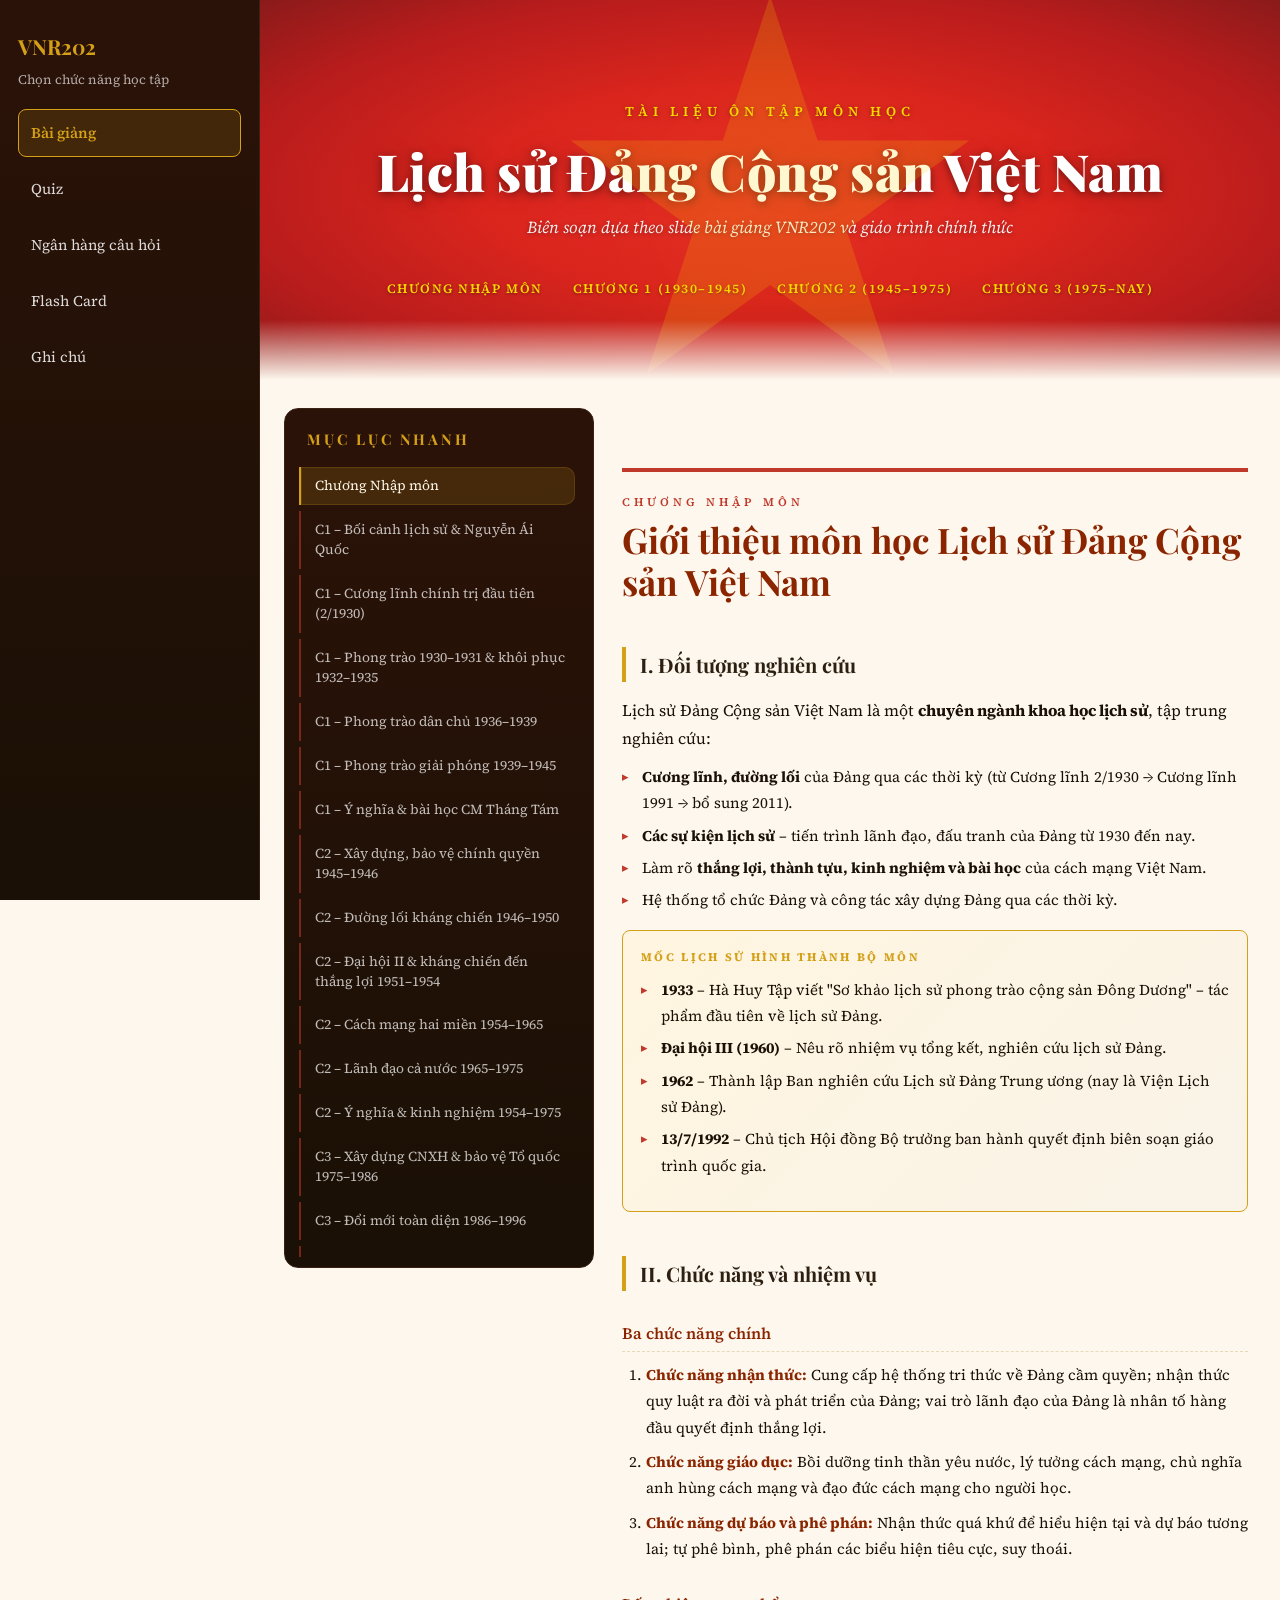
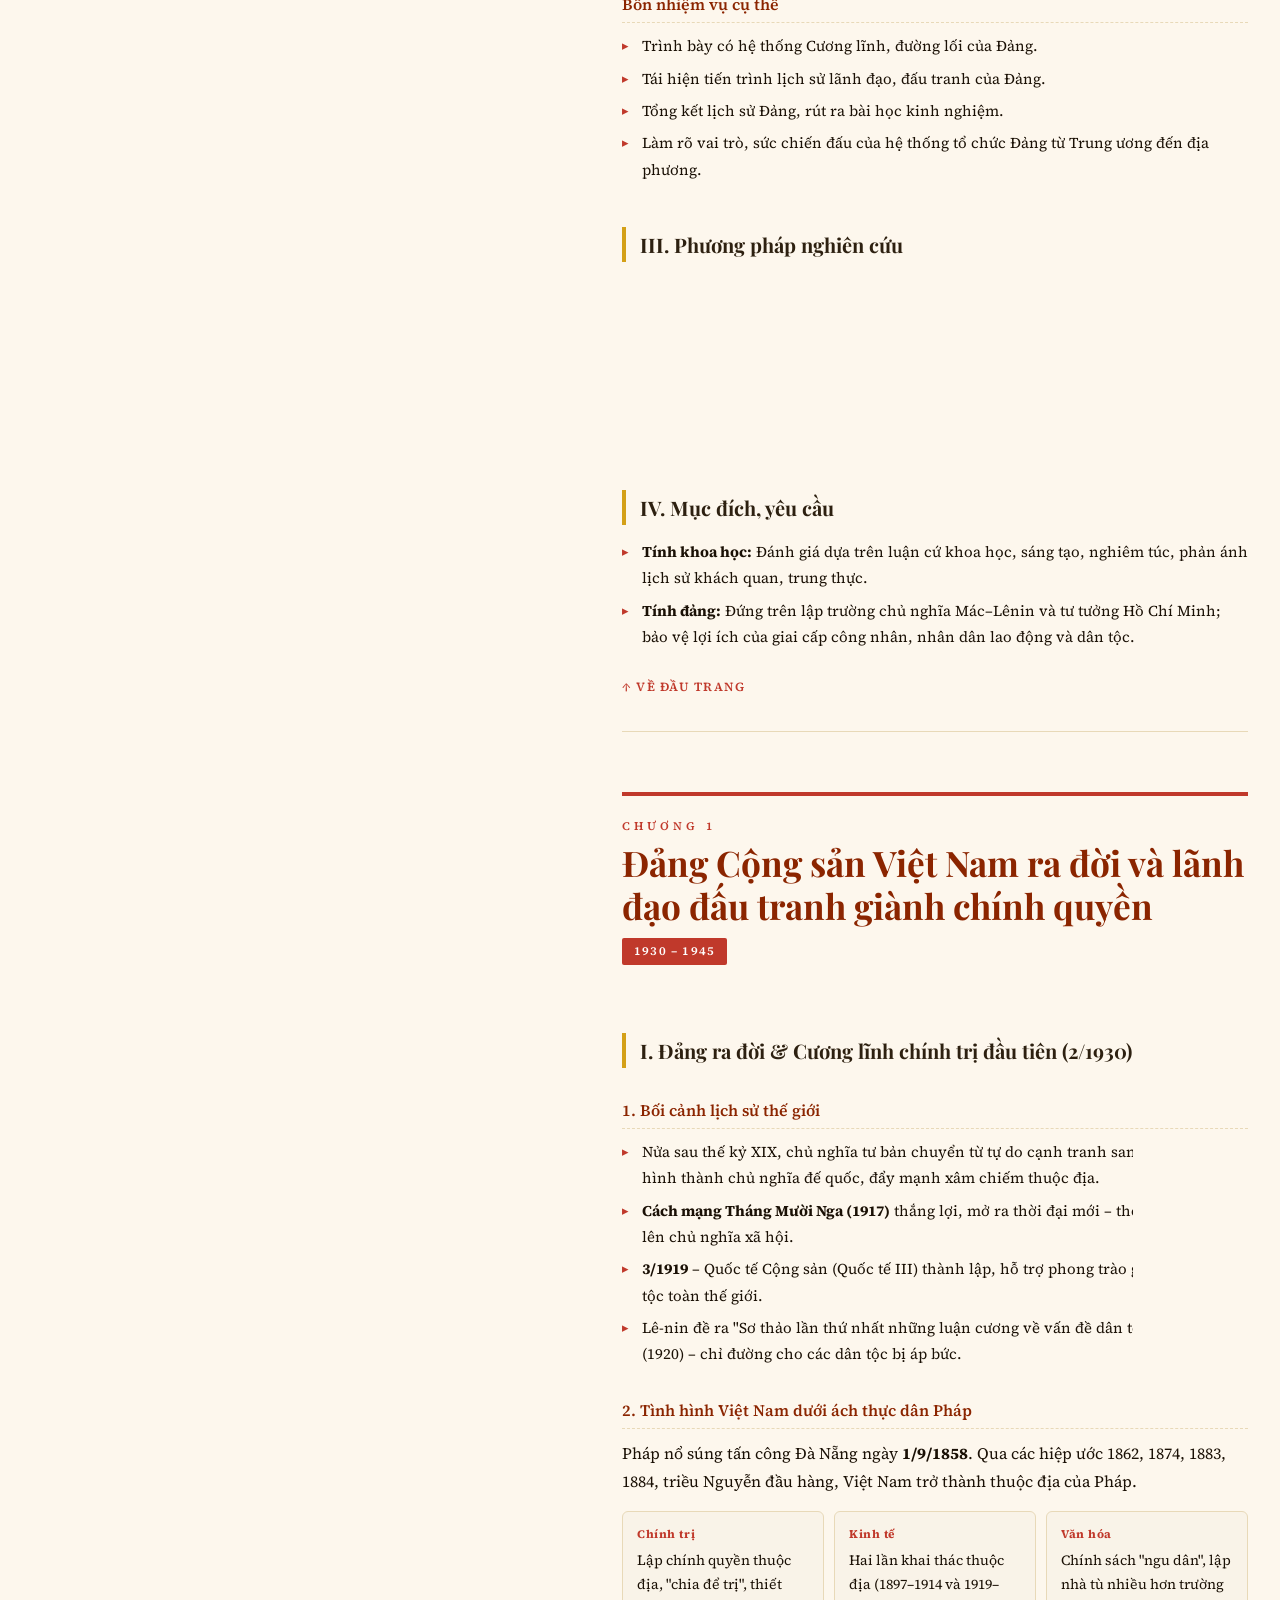
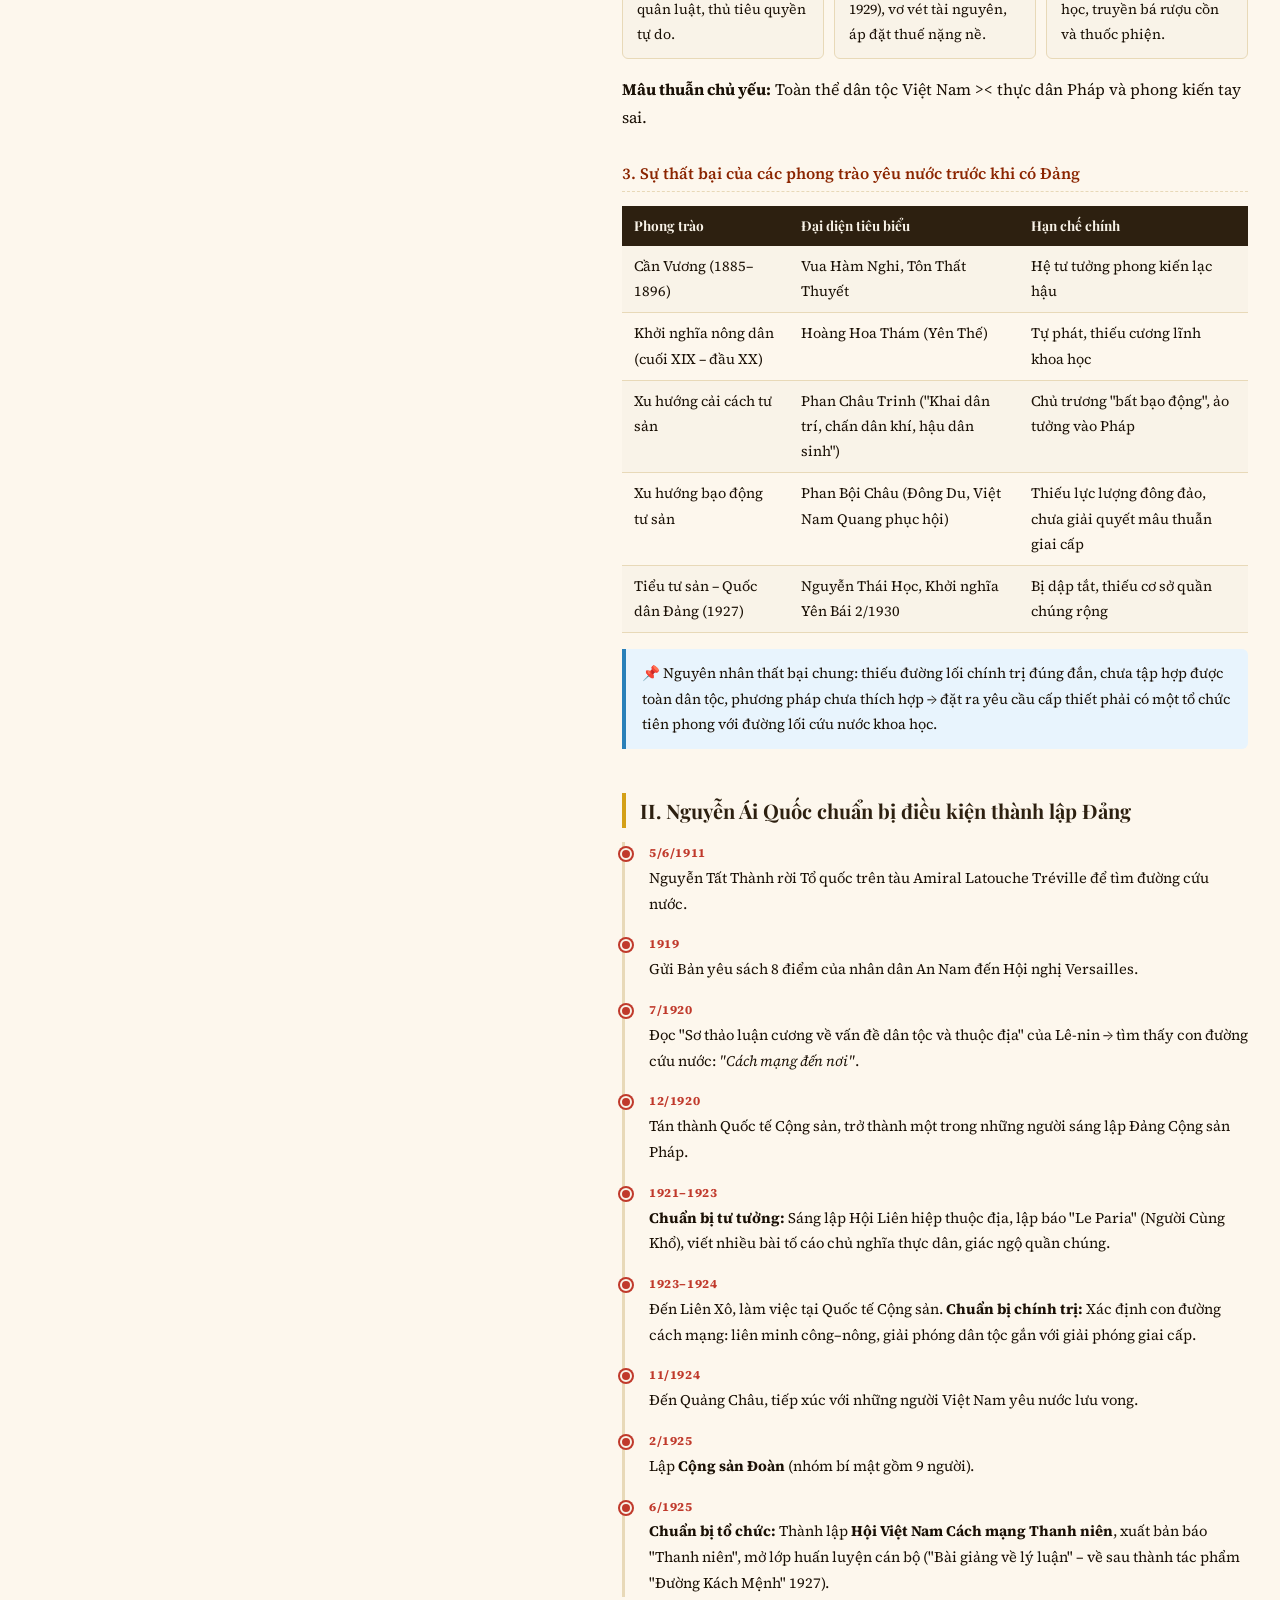
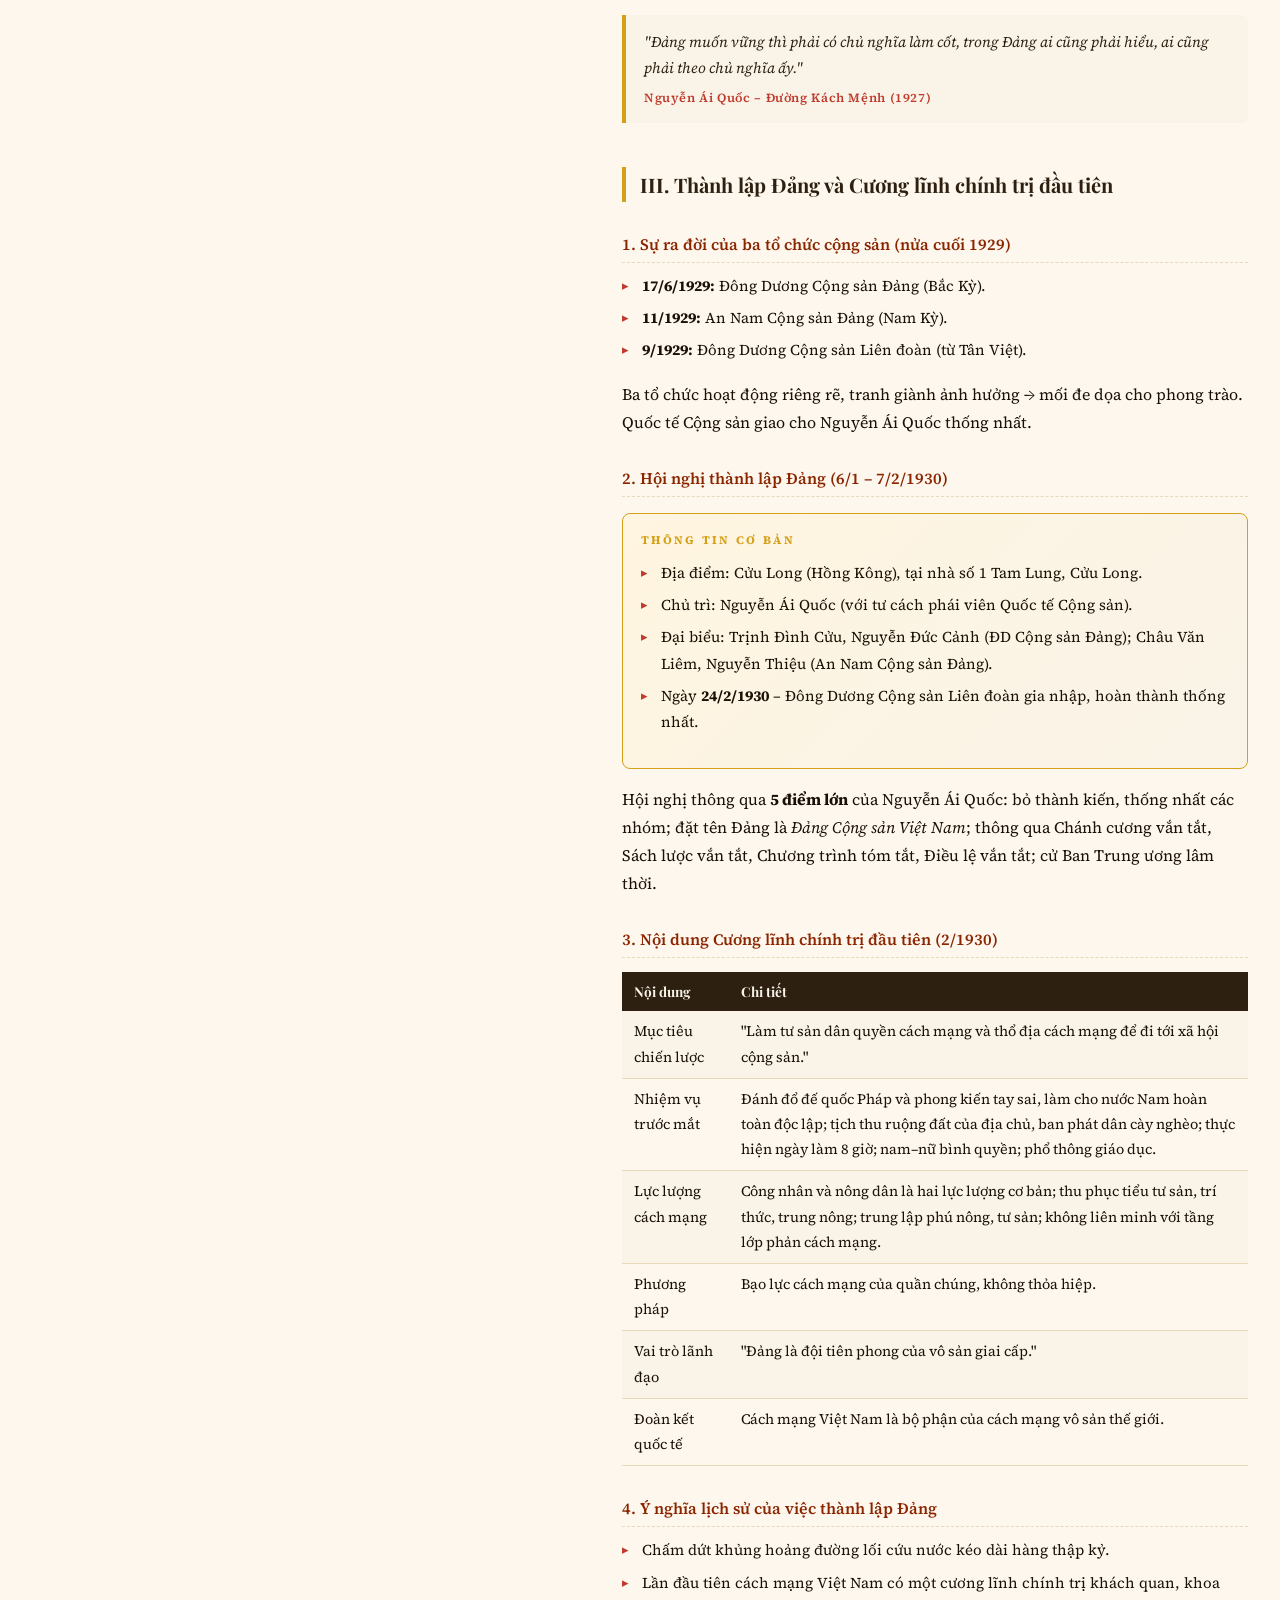
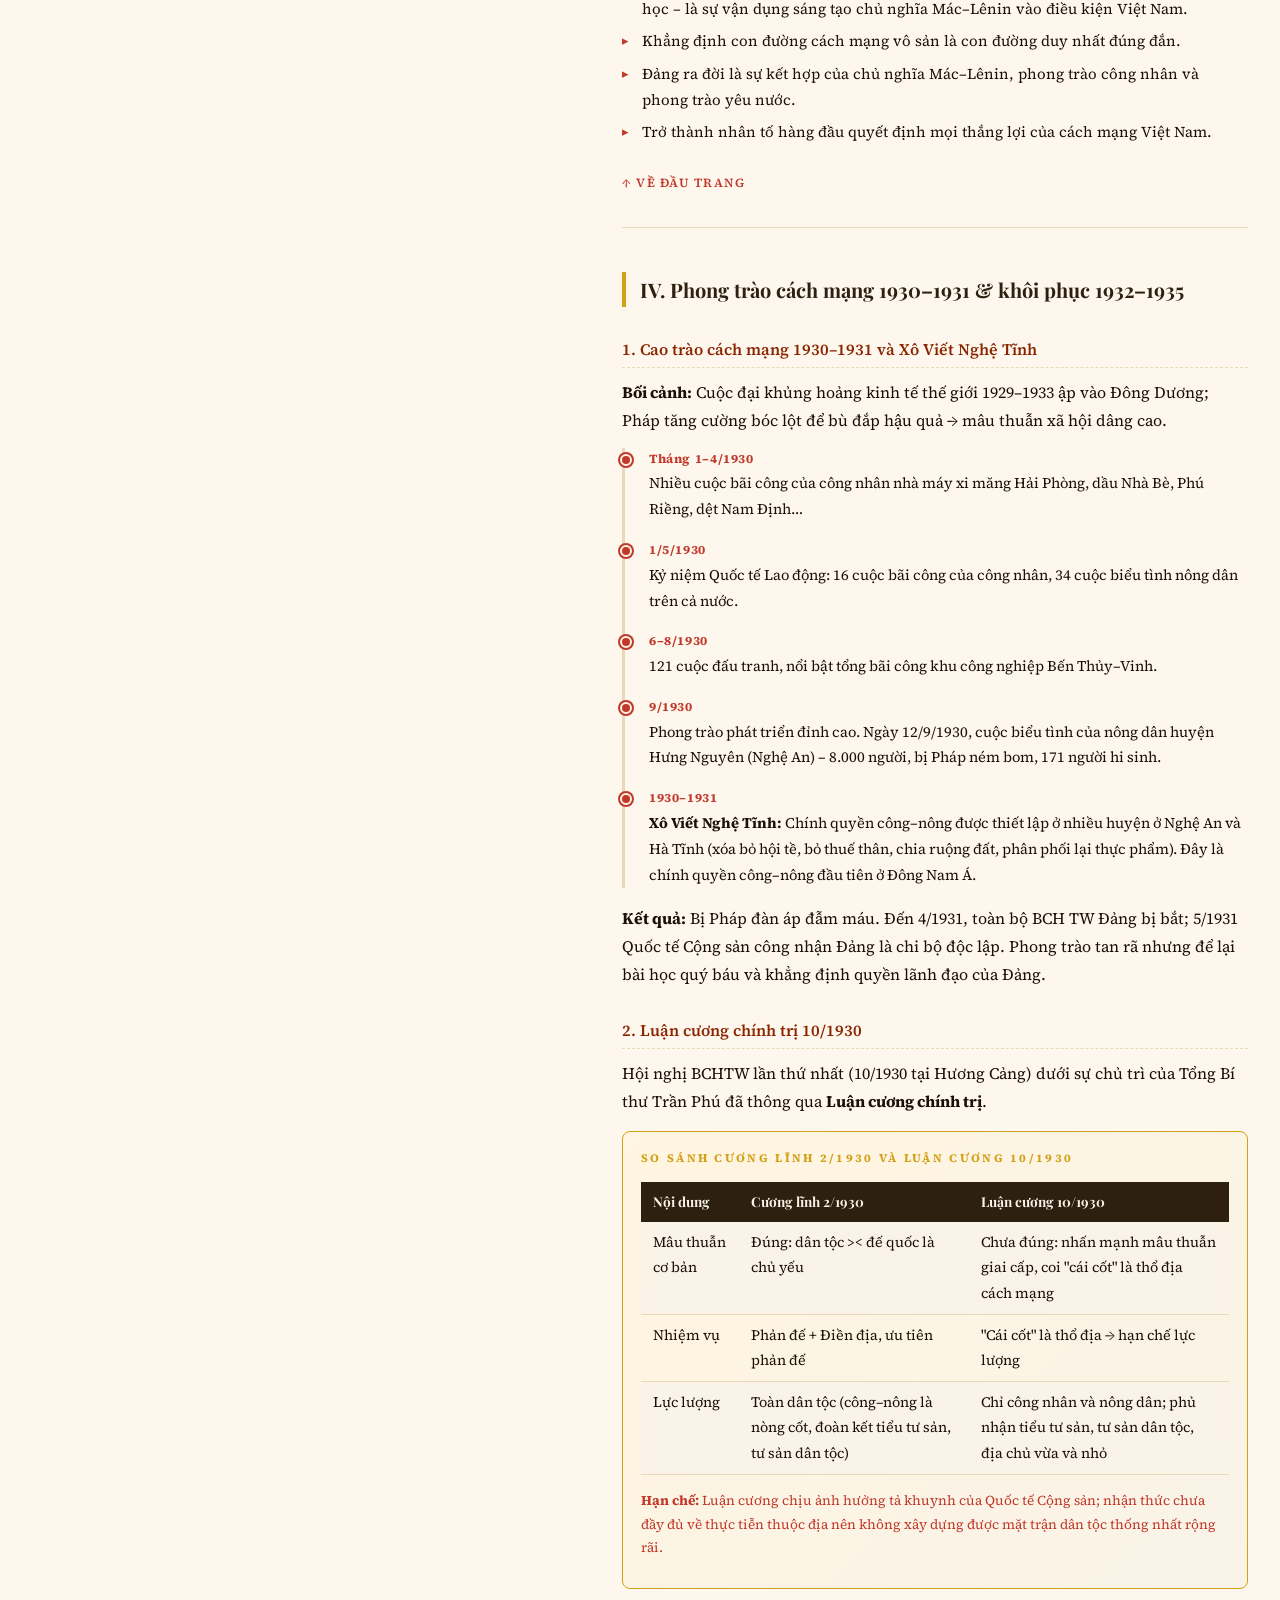
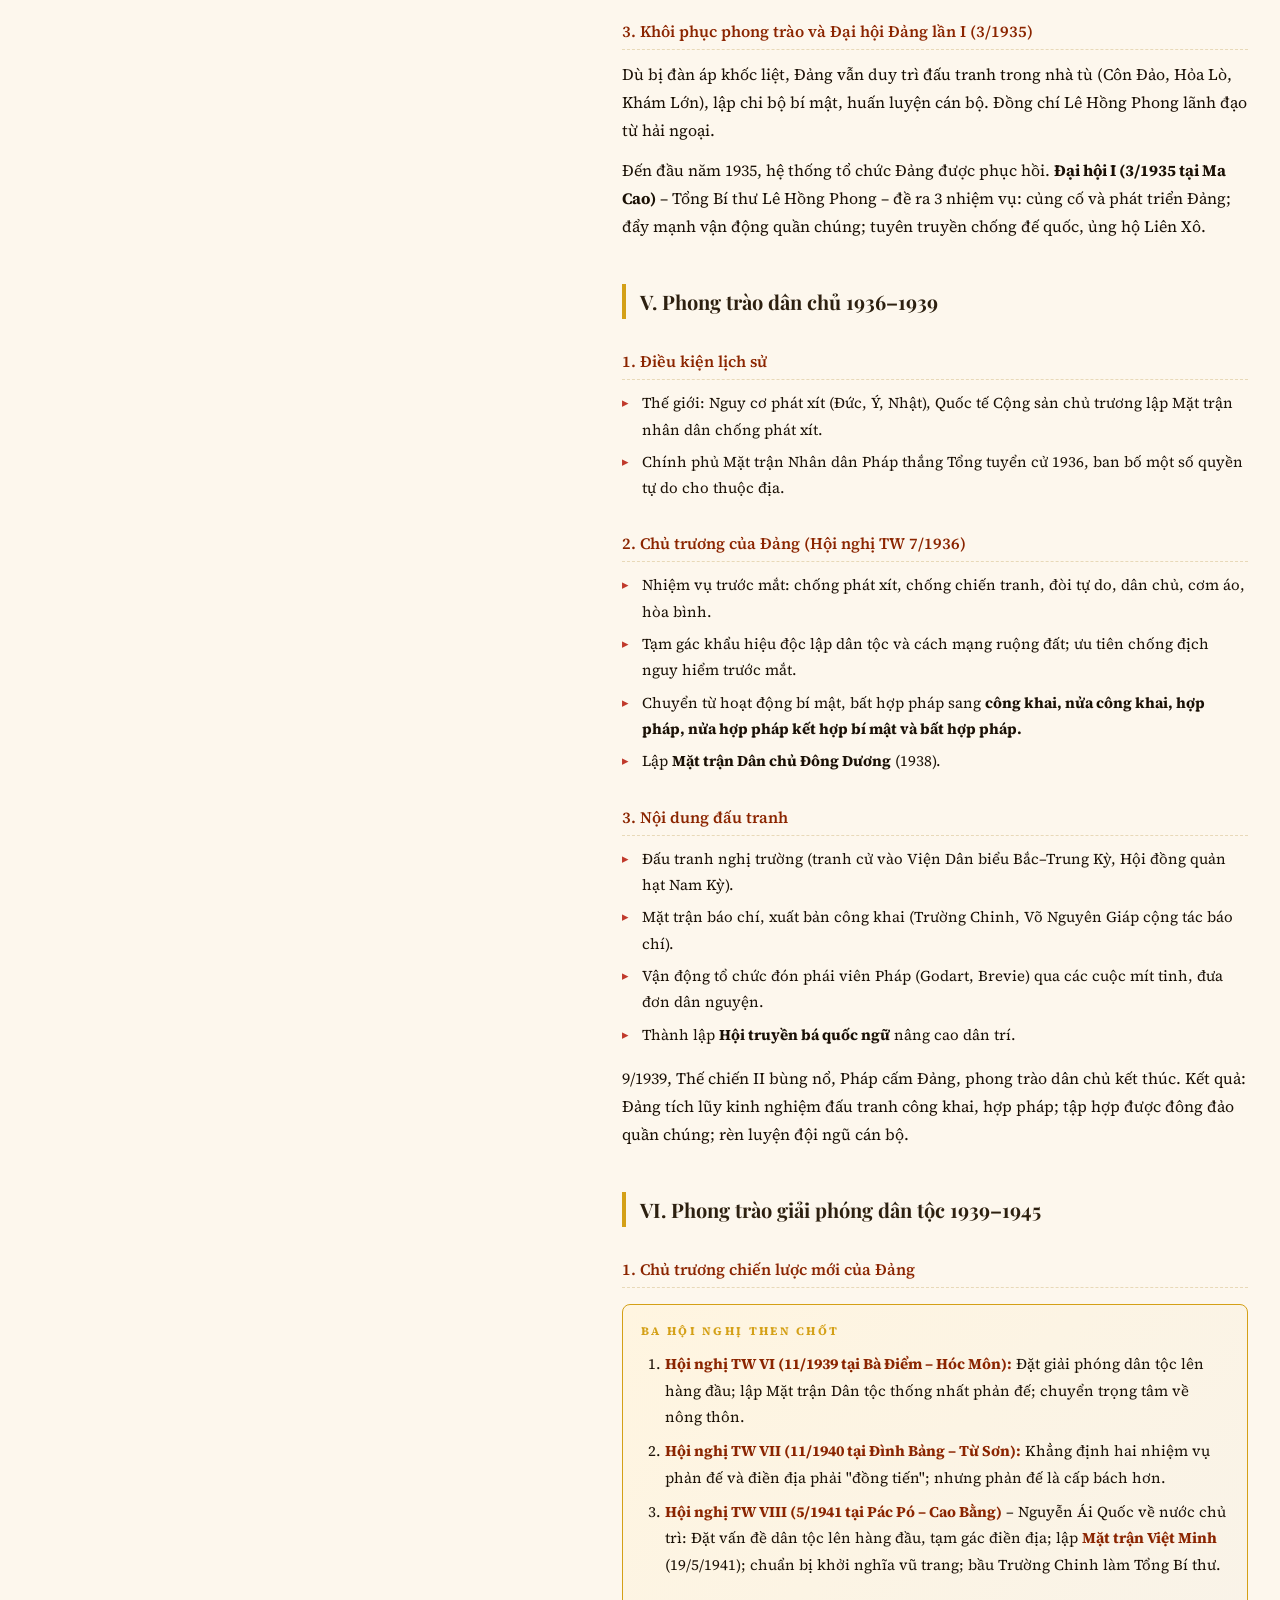
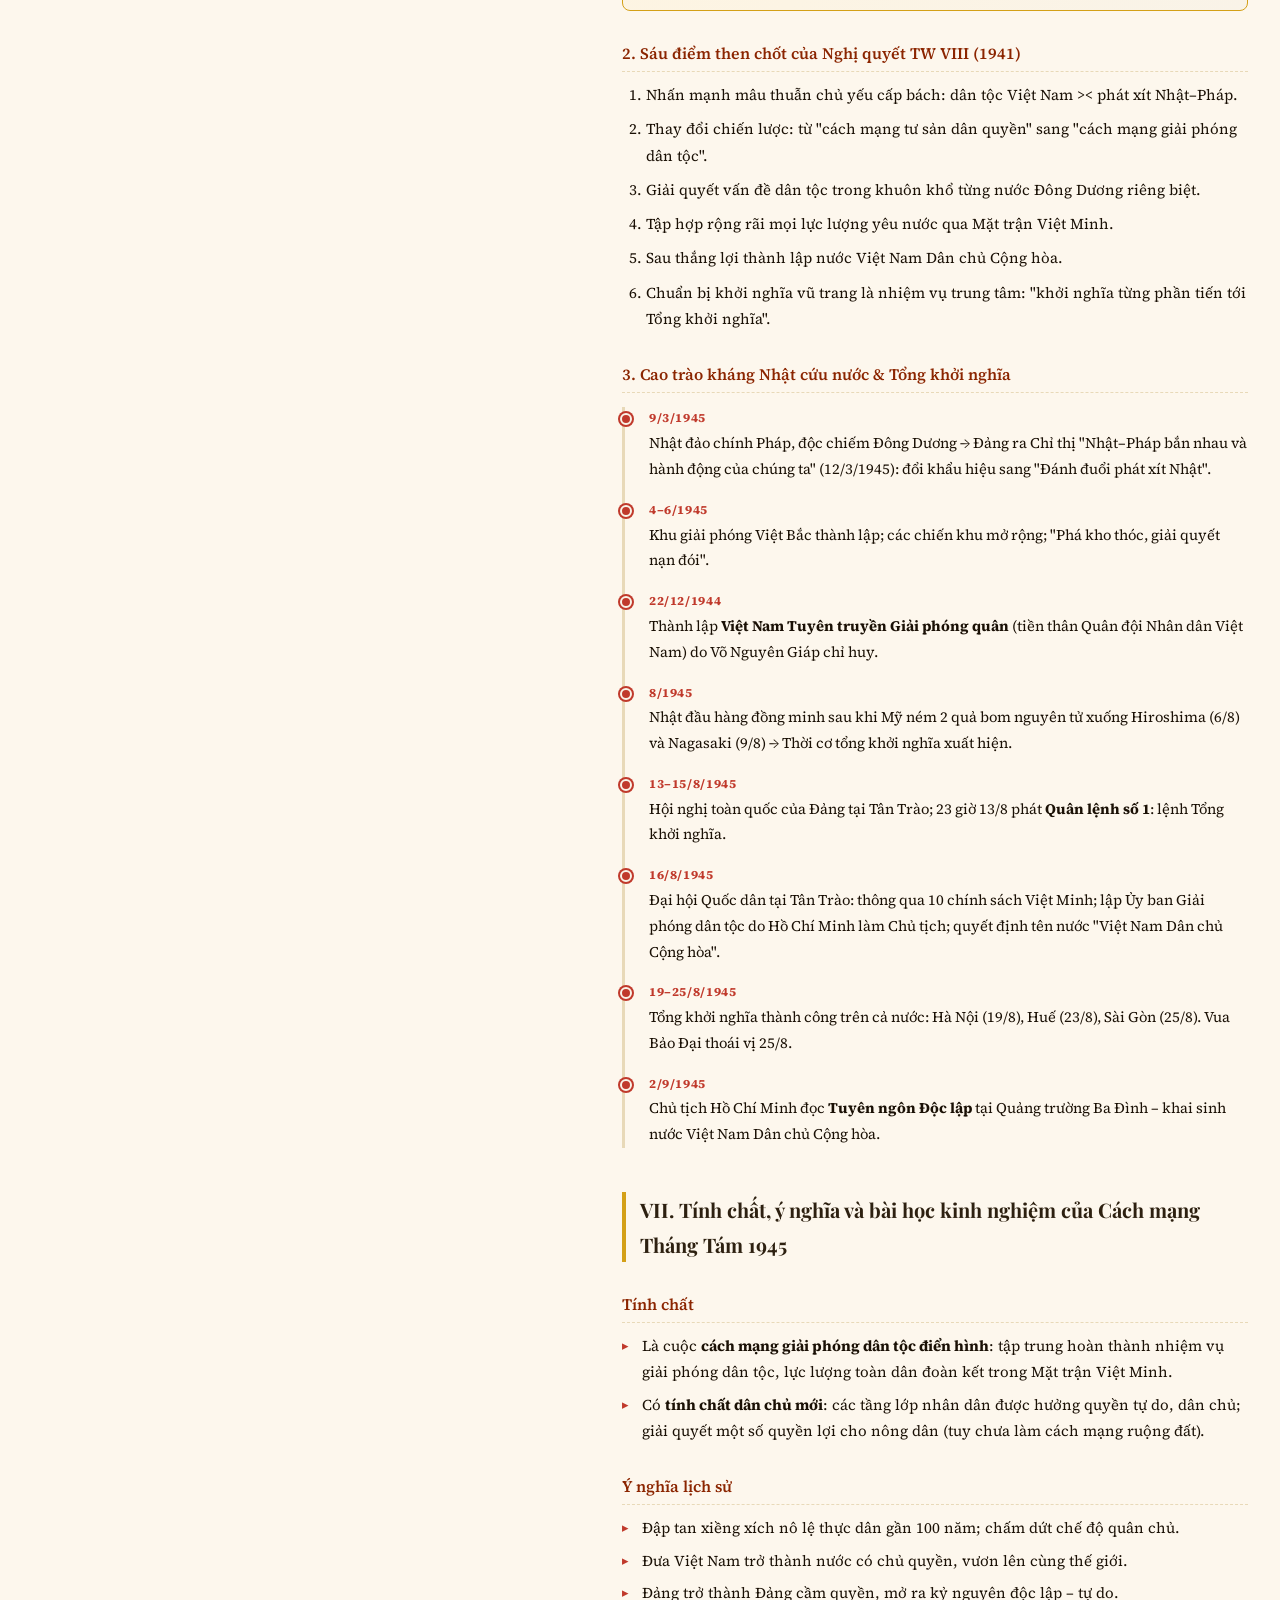
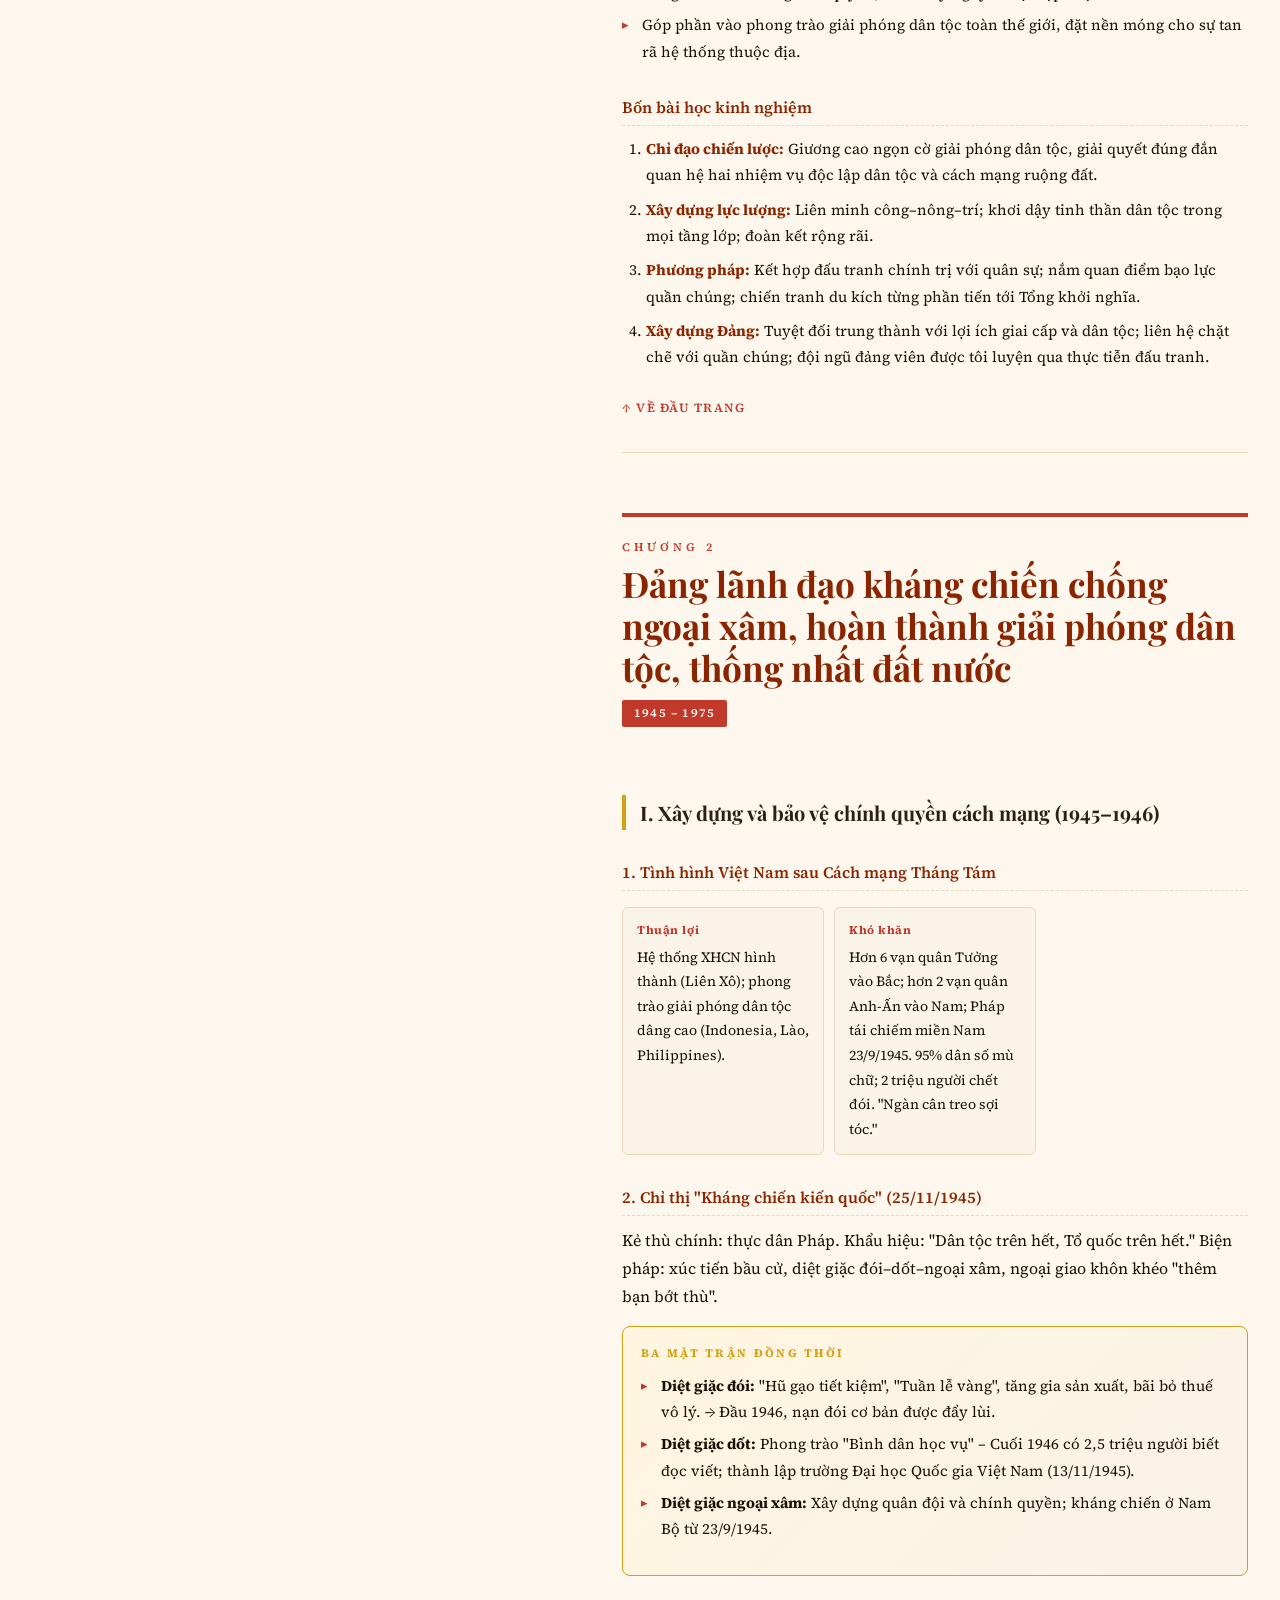
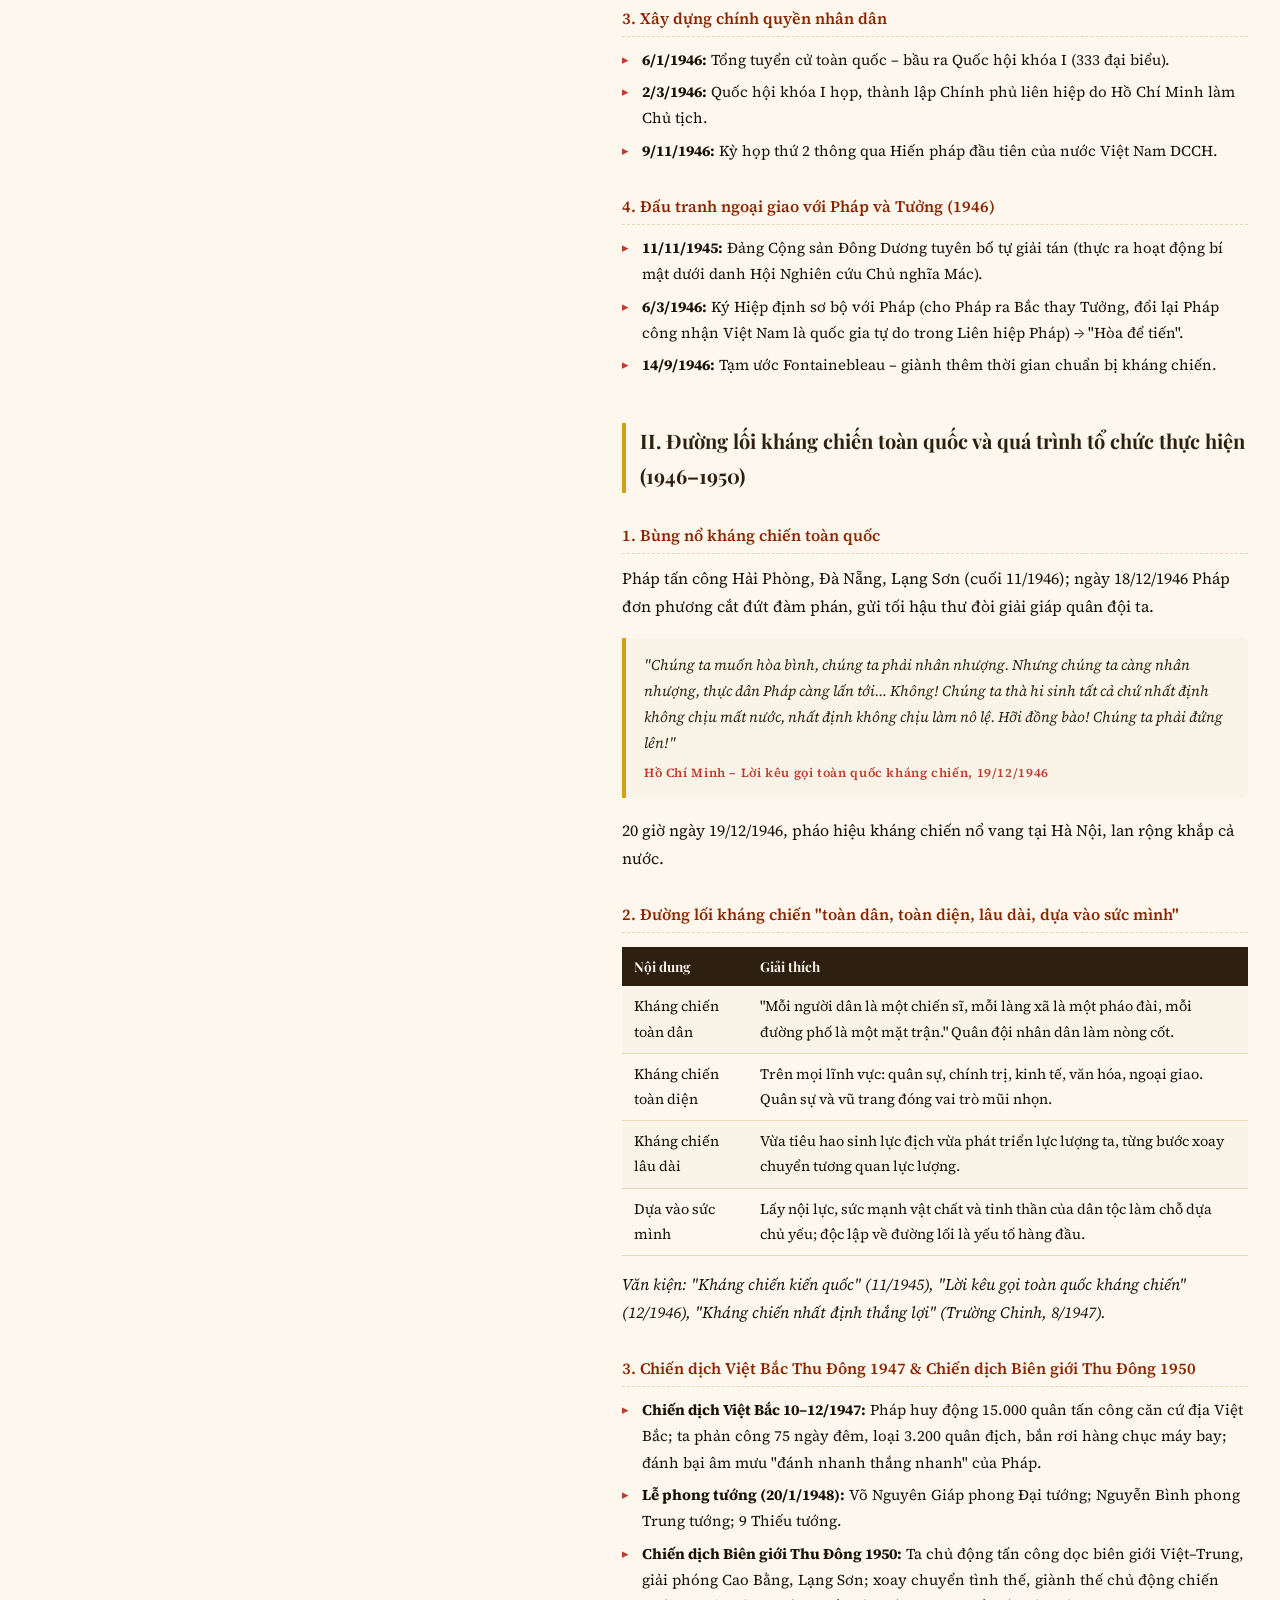
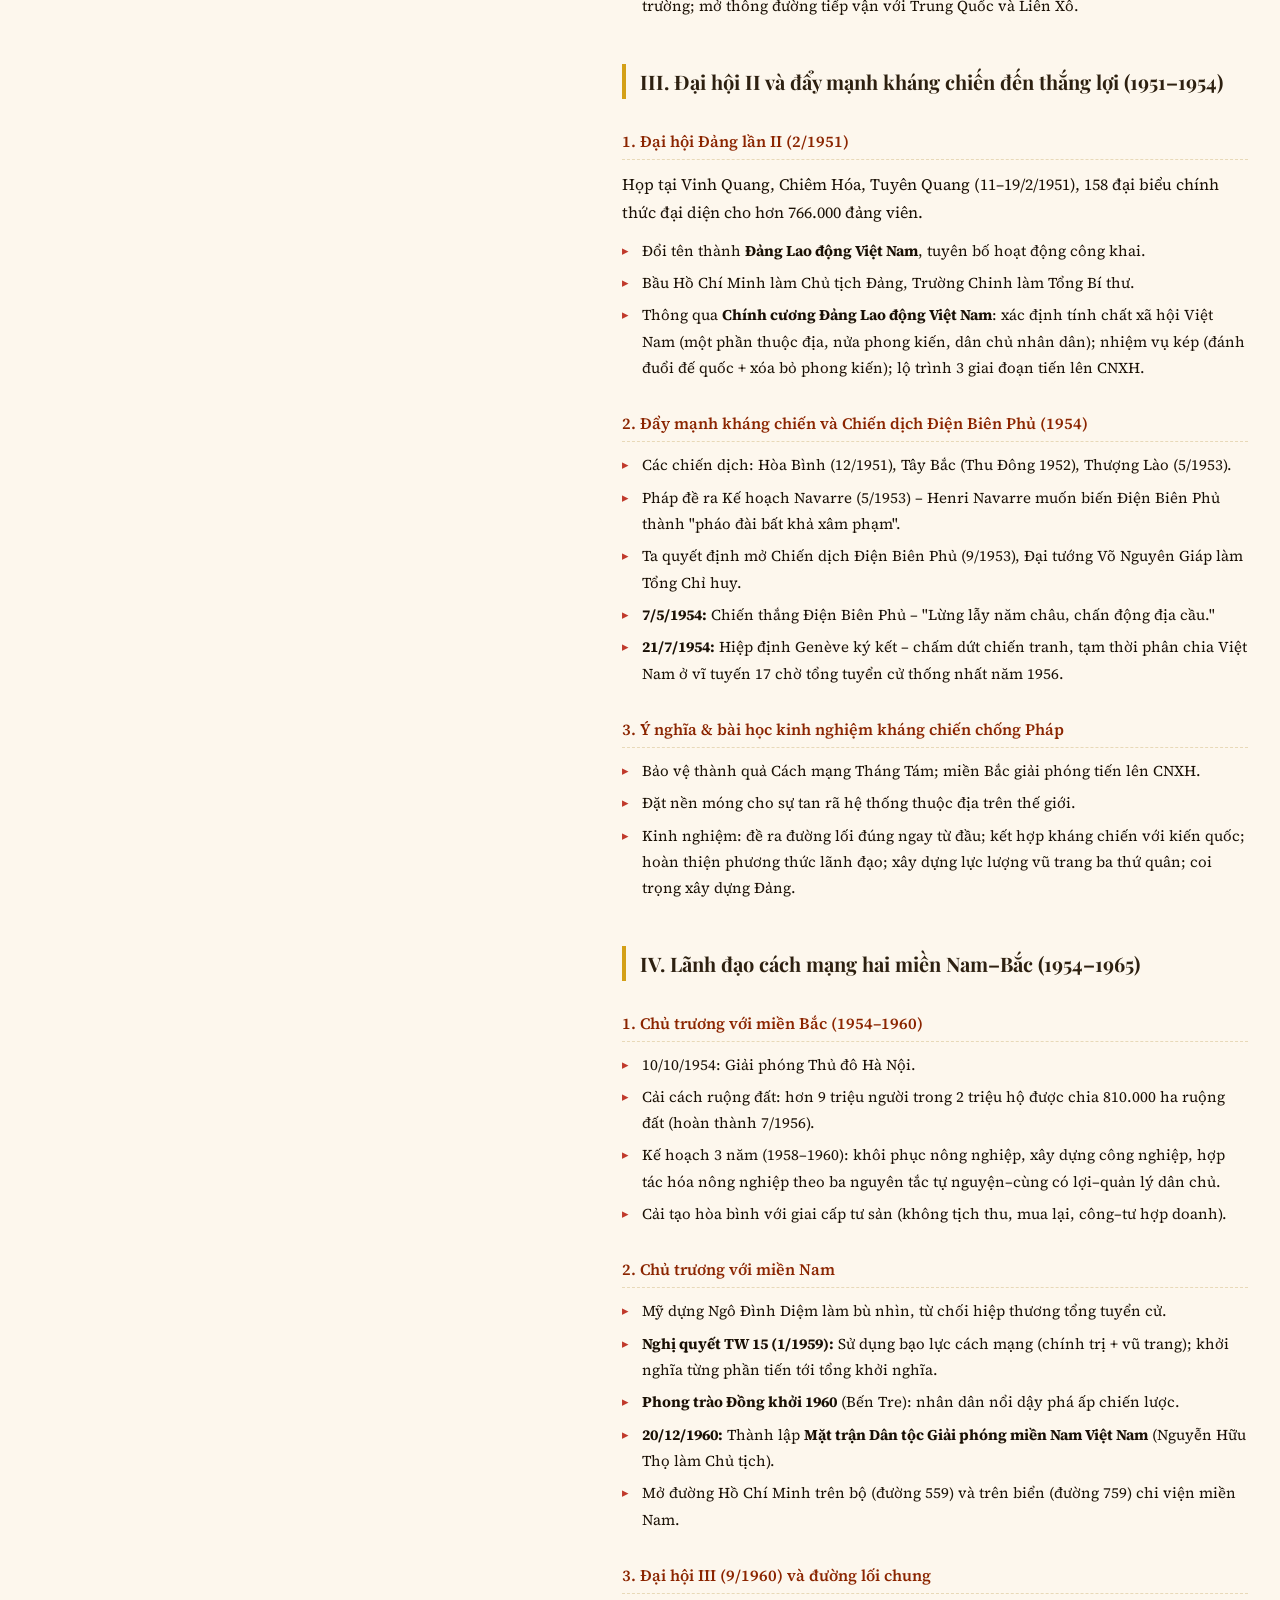
==== commit b95cb2da: "feat: add question bank feature with search functionality and UI enhancements" ====
--- a/on-tap-lich-su-dang.html
+++ b/on-tap-lich-su-dang.html
@@ -11,7 +11,7 @@
       <button
         class="mobile-menu-toggle"
         type="button"
-        aria-label="Mo menu chuc nang"
+        aria-label="Mở menu chức năng"
         aria-controls="app-sidebar"
         aria-expanded="false"
       >
@@ -35,7 +35,7 @@
             <h2>VNR202</h2>
             <p>Chọn chức năng học tập</p>
           </div>
-          <button class="sidebar-close" type="button" aria-label="Dong menu">
+          <button class="sidebar-close" type="button" aria-label="Đóng menu">
             &times;
           </button>
         </div>
@@ -52,6 +52,13 @@
           </button>
           <button
             class="feature-link"
+            data-target="panel-question-bank"
+            type="button"
+          >
+            Ngân hàng câu hỏi
+          </button>
+          <button
+            class="feature-link"
             data-target="panel-flash-card"
             type="button"
           >
@@ -65,7 +72,7 @@
             Ghi chú
           </button>
         </nav>
-        <section class="sidebar-study-nav" aria-label="Muc luc nhanh tren mobile">
+        <section class="sidebar-study-nav" aria-label="Mục lục nhanh trên mobile">
           <div class="sidebar-study-nav__head">
             <p class="sidebar-study-nav__eyebrow">Bài giảng</p>
             <h3>Mục lục nhanh</h3>
@@ -2144,6 +2151,44 @@
           </div>
         </section>
 
+        <section class="feature-panel" id="panel-question-bank">
+          <div class="question-bank-wrap">
+            <div class="question-bank-head">
+              <div>
+                <h3>Ngân hàng câu hỏi</h3>
+                <p class="question-bank-subtitle">
+                  Xem toàn bộ câu hỏi hiện có, đáp án đúng và tìm nhanh theo số
+                  câu hoặc nội dung.
+                </p>
+              </div>
+              <p id="question-bank-count" class="question-bank-count">
+                Đang chuẩn bị dữ liệu...
+              </p>
+            </div>
+
+            <label class="question-bank-search-wrap" for="question-bank-search">
+              <span>Tìm câu hỏi</span>
+              <input
+                id="question-bank-search"
+                class="question-bank-search"
+                type="search"
+                placeholder="Nhập số câu hoặc từ khóa..."
+                autocomplete="off"
+              />
+            </label>
+
+            <div
+              id="question-bank-empty"
+              class="question-bank-empty"
+              hidden
+            >
+              Không tìm thấy câu hỏi phù hợp.
+            </div>
+
+            <div id="question-bank-list" class="question-bank-list"></div>
+          </div>
+        </section>
+
         <section class="feature-panel" id="panel-flash-card">
           <div class="placeholder">
             <h3>Flash Card</h3>
--- a/assets/css/styles.css
+++ b/assets/css/styles.css
@@ -459,6 +459,148 @@
   font-size: 0.92rem;
   font-weight: 600;
   color: #004f2d;
+}
+
+.question-bank-wrap {
+  max-width: 1040px;
+  margin: 30px auto 40px;
+  background: #fffaf2;
+  border: 1px solid var(--border);
+  border-radius: 12px;
+  padding: 26px 24px;
+}
+
+.question-bank-head {
+  display: flex;
+  justify-content: space-between;
+  align-items: flex-start;
+  gap: 16px;
+  margin-bottom: 18px;
+}
+
+.question-bank-wrap h3 {
+  font-family: "Playfair Display", serif;
+  color: var(--accent);
+  margin-bottom: 8px;
+}
+
+.question-bank-subtitle {
+  color: #5a4633;
+  font-size: 0.95rem;
+  max-width: 700px;
+}
+
+.question-bank-count {
+  margin: 0;
+  padding: 9px 12px;
+  border-radius: 999px;
+  background: #fff3da;
+  color: #7b5411;
+  font-size: 0.88rem;
+  white-space: nowrap;
+}
+
+.question-bank-search-wrap {
+  display: grid;
+  gap: 8px;
+  margin-bottom: 18px;
+  color: var(--mid);
+  font-size: 0.92rem;
+  font-weight: 600;
+}
+
+.question-bank-search {
+  width: 100%;
+  border: 1px solid #d8c6ab;
+  border-radius: 10px;
+  padding: 12px 14px;
+  font-size: 0.98rem;
+  background: #fff;
+  color: var(--dark);
+}
+
+.question-bank-search:focus {
+  outline: 2px solid rgba(154, 78, 11, 0.18);
+  border-color: var(--accent);
+}
+
+.question-bank-list {
+  display: grid;
+  gap: 14px;
+}
+
+.question-bank-empty {
+  padding: 18px 16px;
+  border: 1px dashed #d2bea0;
+  border-radius: 10px;
+  background: #fffdf8;
+  color: #6f5a44;
+  margin-bottom: 14px;
+}
+
+.question-bank-card {
+  background: #fff;
+  border: 1px solid var(--border);
+  border-radius: 12px;
+  padding: 18px 18px 16px;
+  box-shadow: 0 8px 24px rgba(83, 45, 9, 0.05);
+}
+
+.question-bank-card__meta {
+  display: flex;
+  justify-content: space-between;
+  align-items: center;
+  gap: 12px;
+  margin-bottom: 10px;
+}
+
+.question-bank-card__id {
+  margin: 0;
+  font-size: 0.84rem;
+  letter-spacing: 0.04em;
+  text-transform: uppercase;
+  color: #7a6144;
+}
+
+.question-bank-card__answer {
+  margin: 0;
+  font-size: 0.88rem;
+  font-weight: 700;
+  color: #17663a;
+  background: #ebf8ef;
+  border: 1px solid #bde0c6;
+  border-radius: 999px;
+  padding: 7px 11px;
+}
+
+.question-bank-card__question {
+  margin: 0 0 12px;
+  font-size: 1.06rem;
+  line-height: 1.55;
+  color: var(--dark);
+}
+
+.question-bank-options {
+  display: grid;
+  gap: 8px;
+}
+
+.question-bank-option {
+  border: 1px solid #e4d6bf;
+  border-radius: 10px;
+  padding: 10px 12px;
+  background: #fffdf9;
+  color: var(--dark);
+  line-height: 1.5;
+}
+
+.question-bank-option.correct {
+  border-color: #2e7d32;
+  background: #e9f8eb;
+}
+
+.question-bank-option strong {
+  color: #7a3e00;
 }
 
 /* ── COVER ── */
@@ -977,6 +1119,21 @@
   .quiz-playground {
     padding: 12px;
   }
+
+  .question-bank-wrap {
+    margin: 16px 12px 24px;
+    padding: 16px 14px;
+  }
+
+  .question-bank-head,
+  .question-bank-card__meta {
+    flex-direction: column;
+    align-items: flex-start;
+  }
+
+  .question-bank-count {
+    white-space: normal;
+  }
 }
 
 @media (max-width: 900px) {
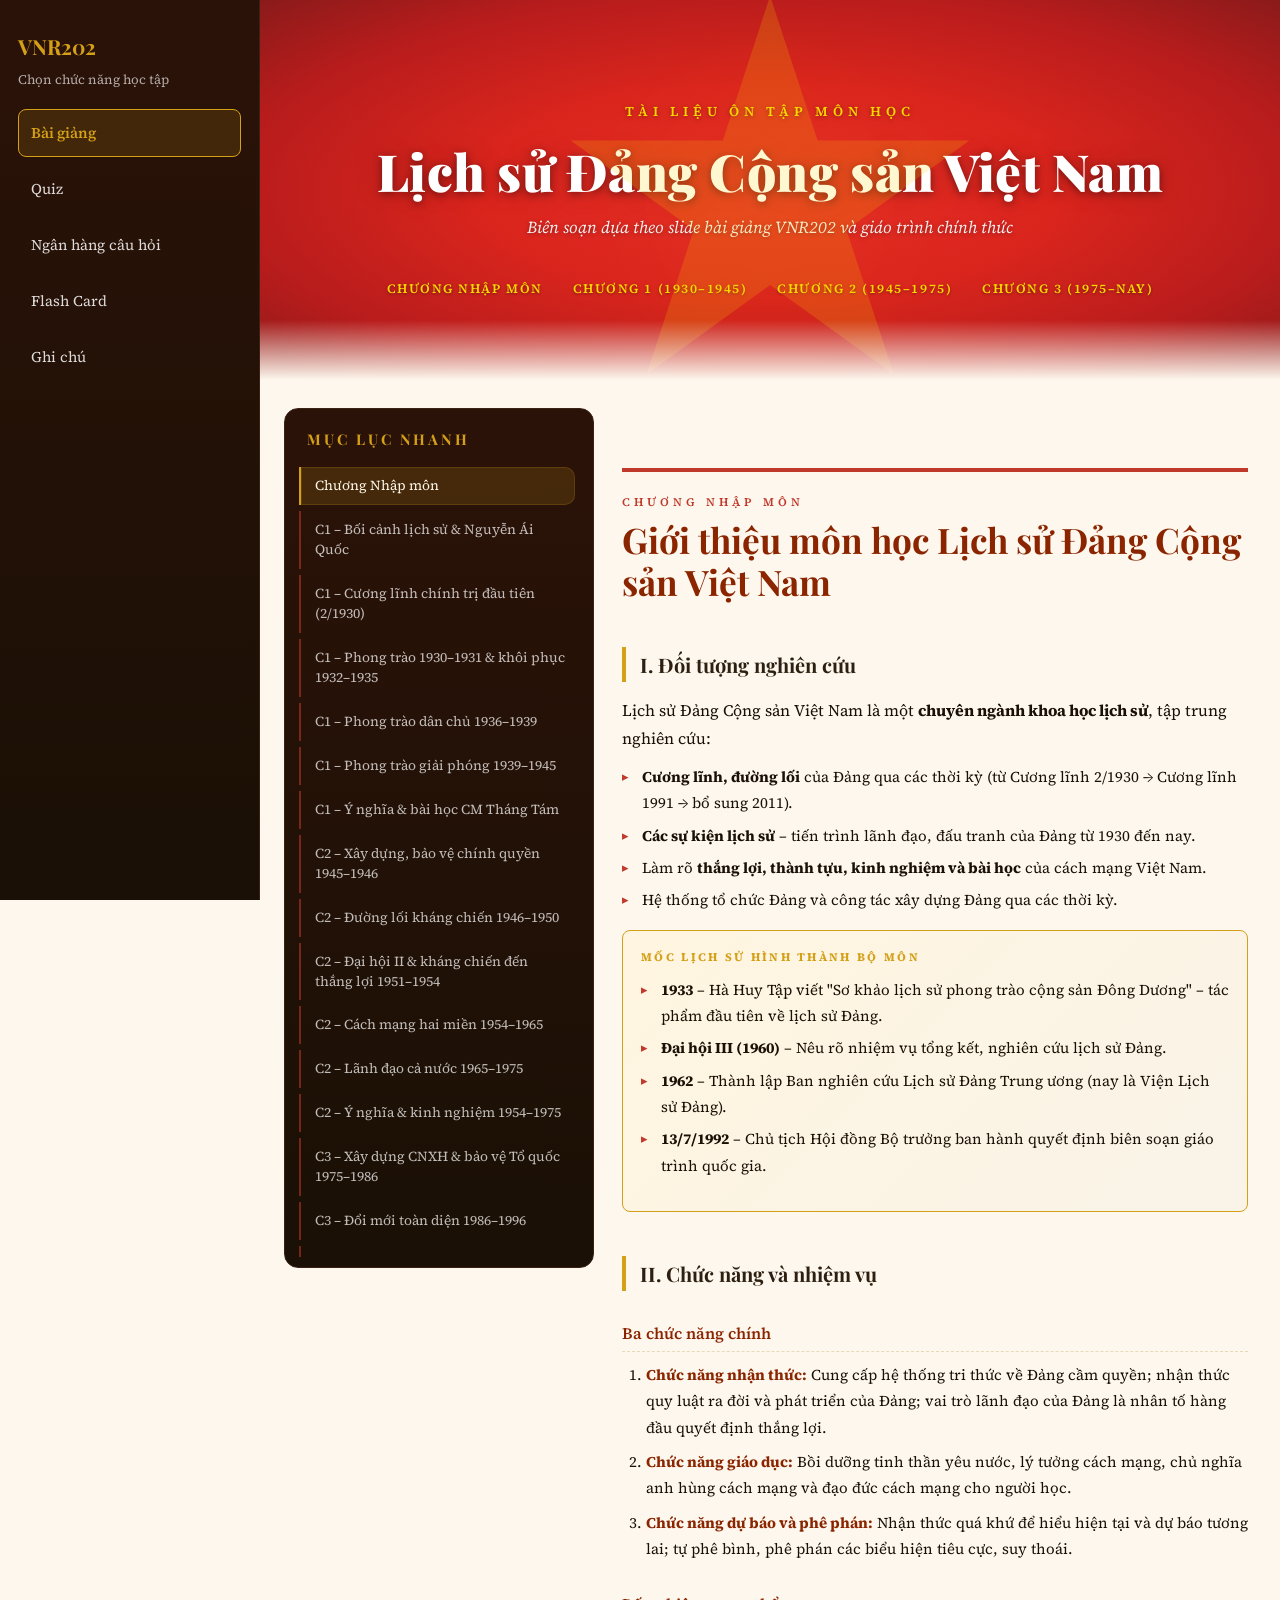
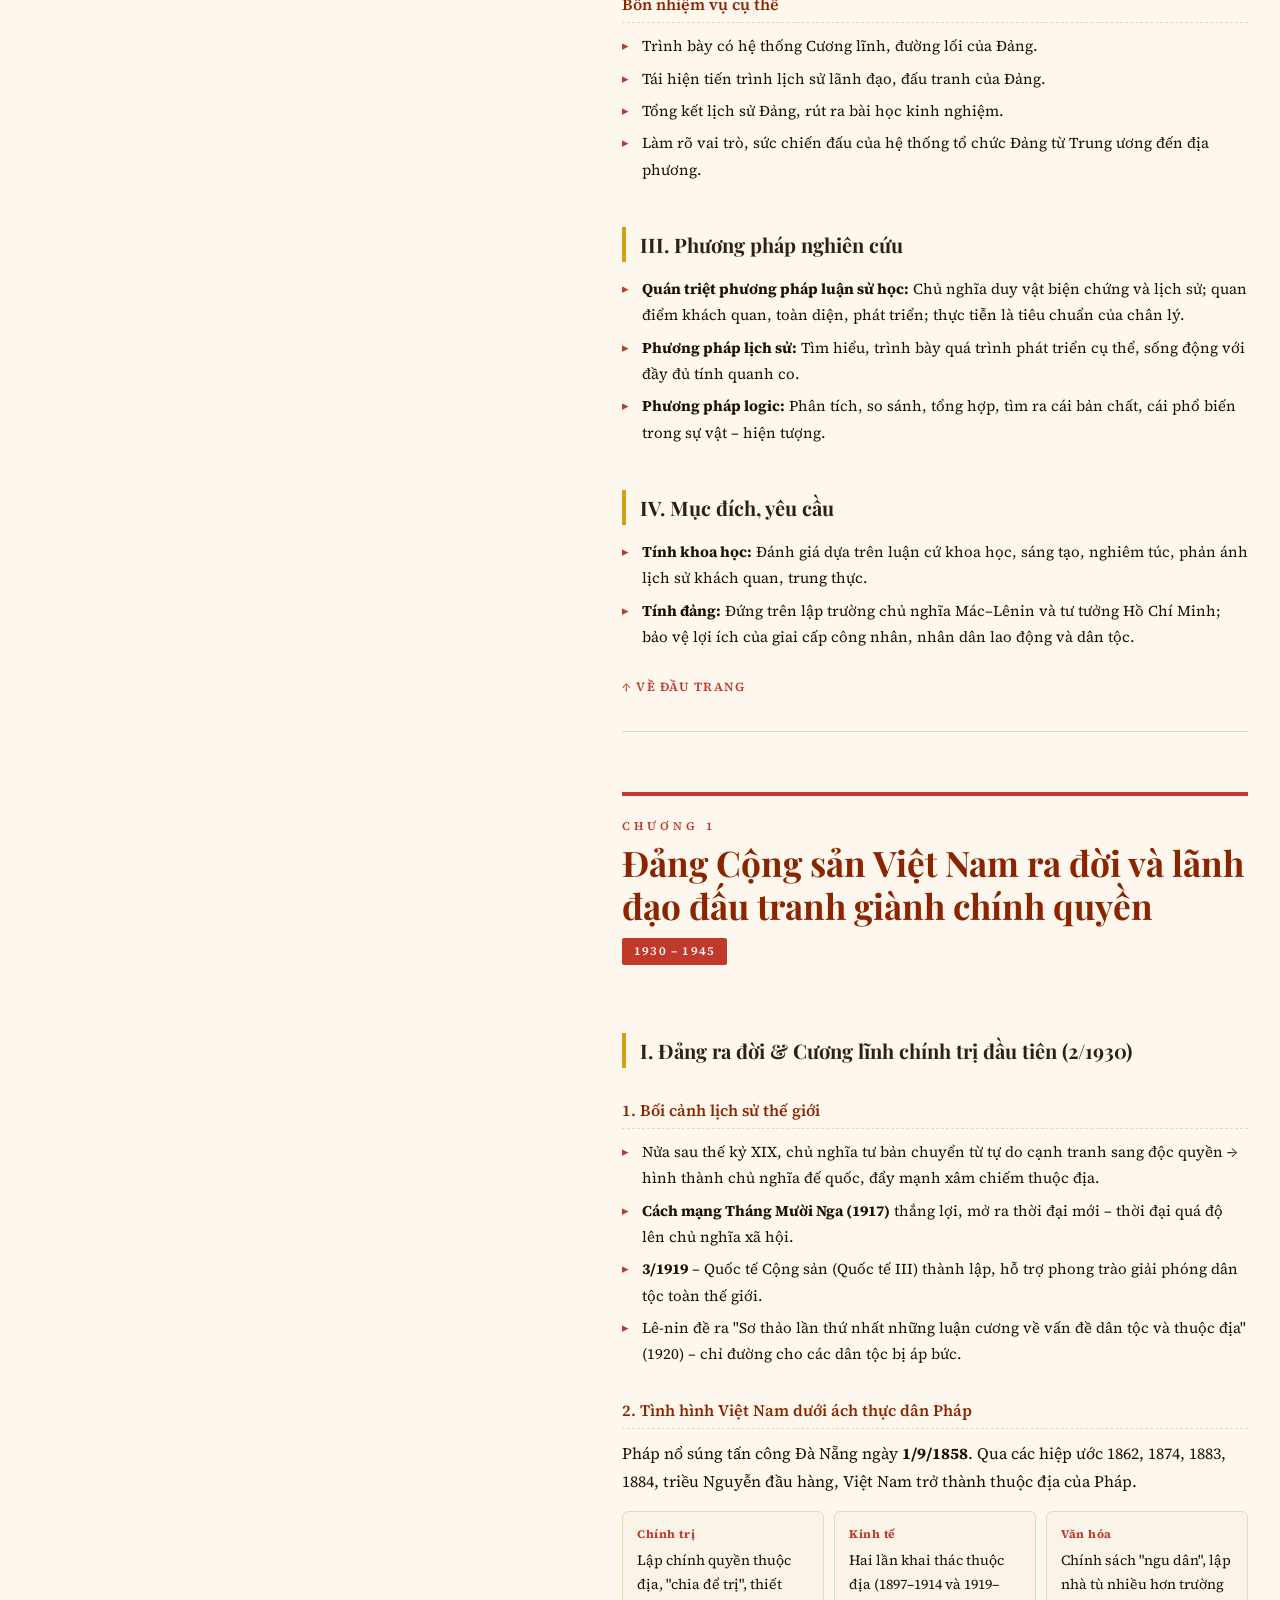
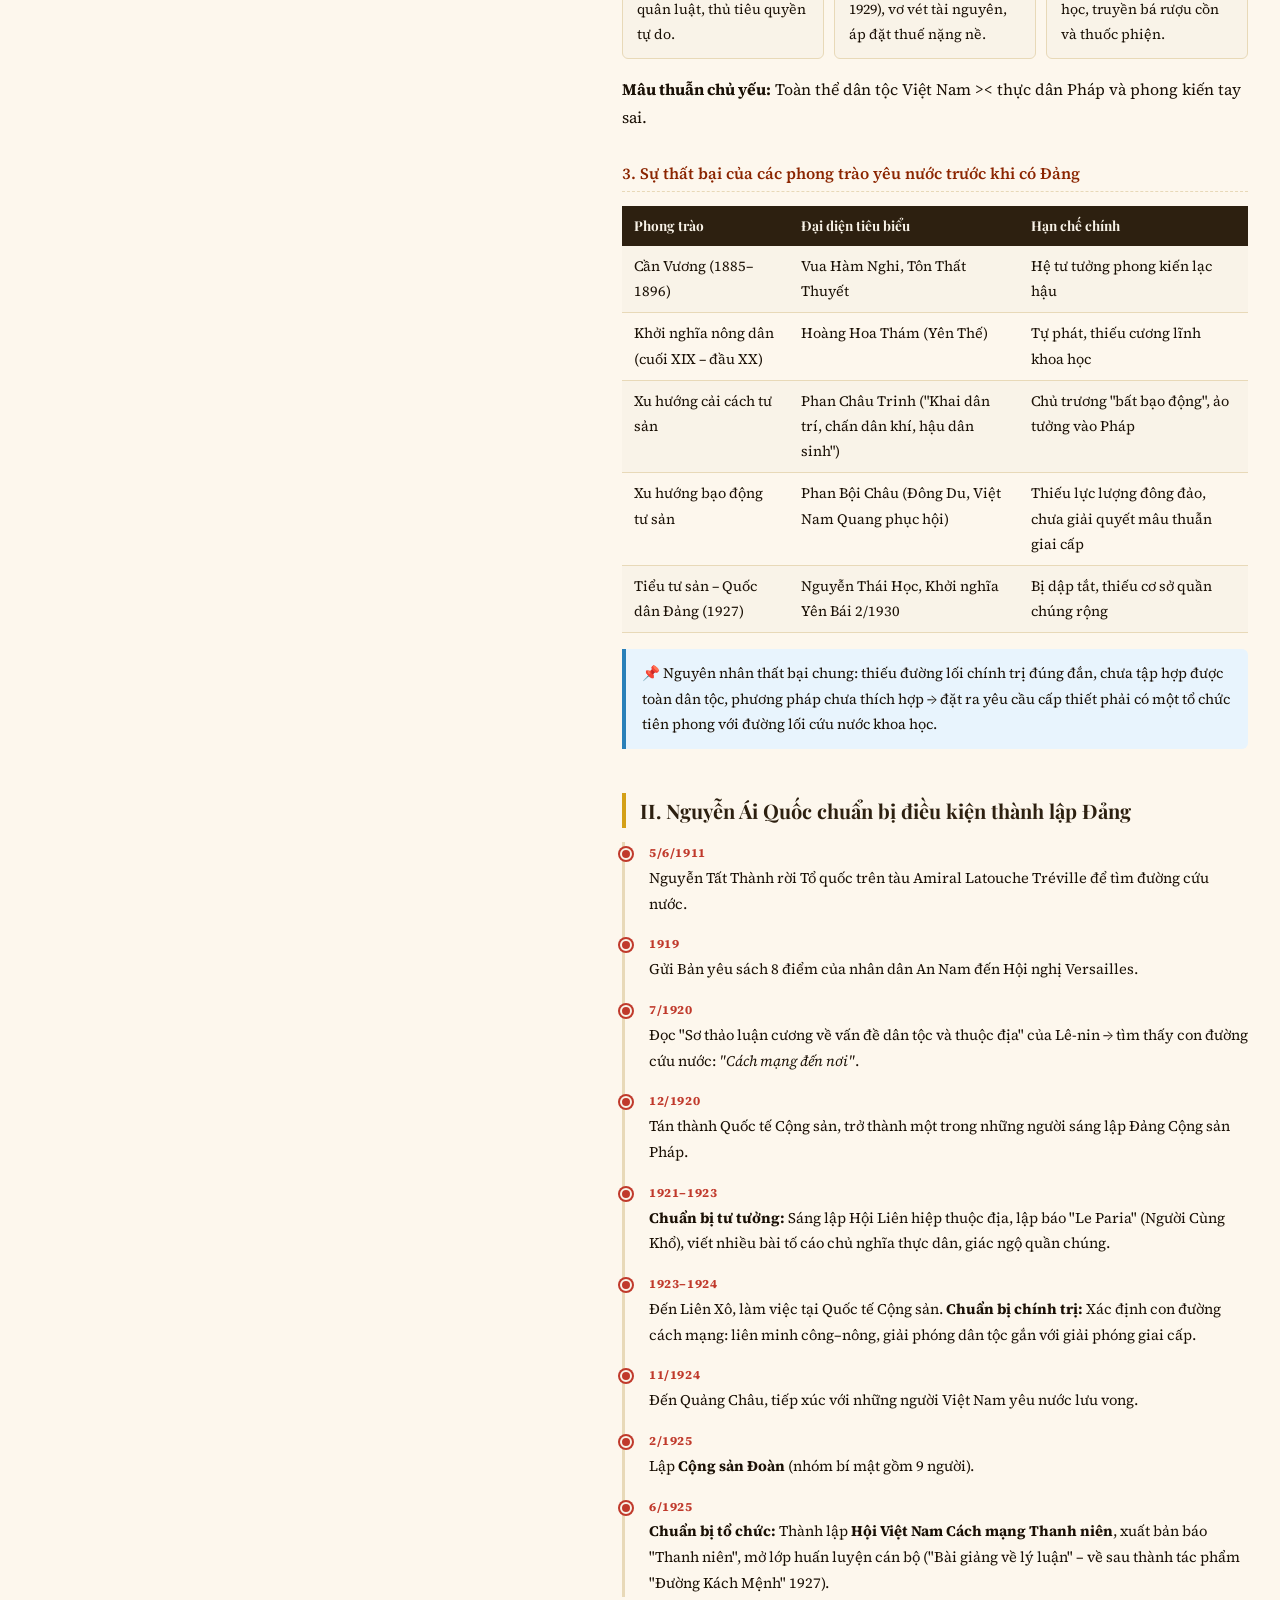
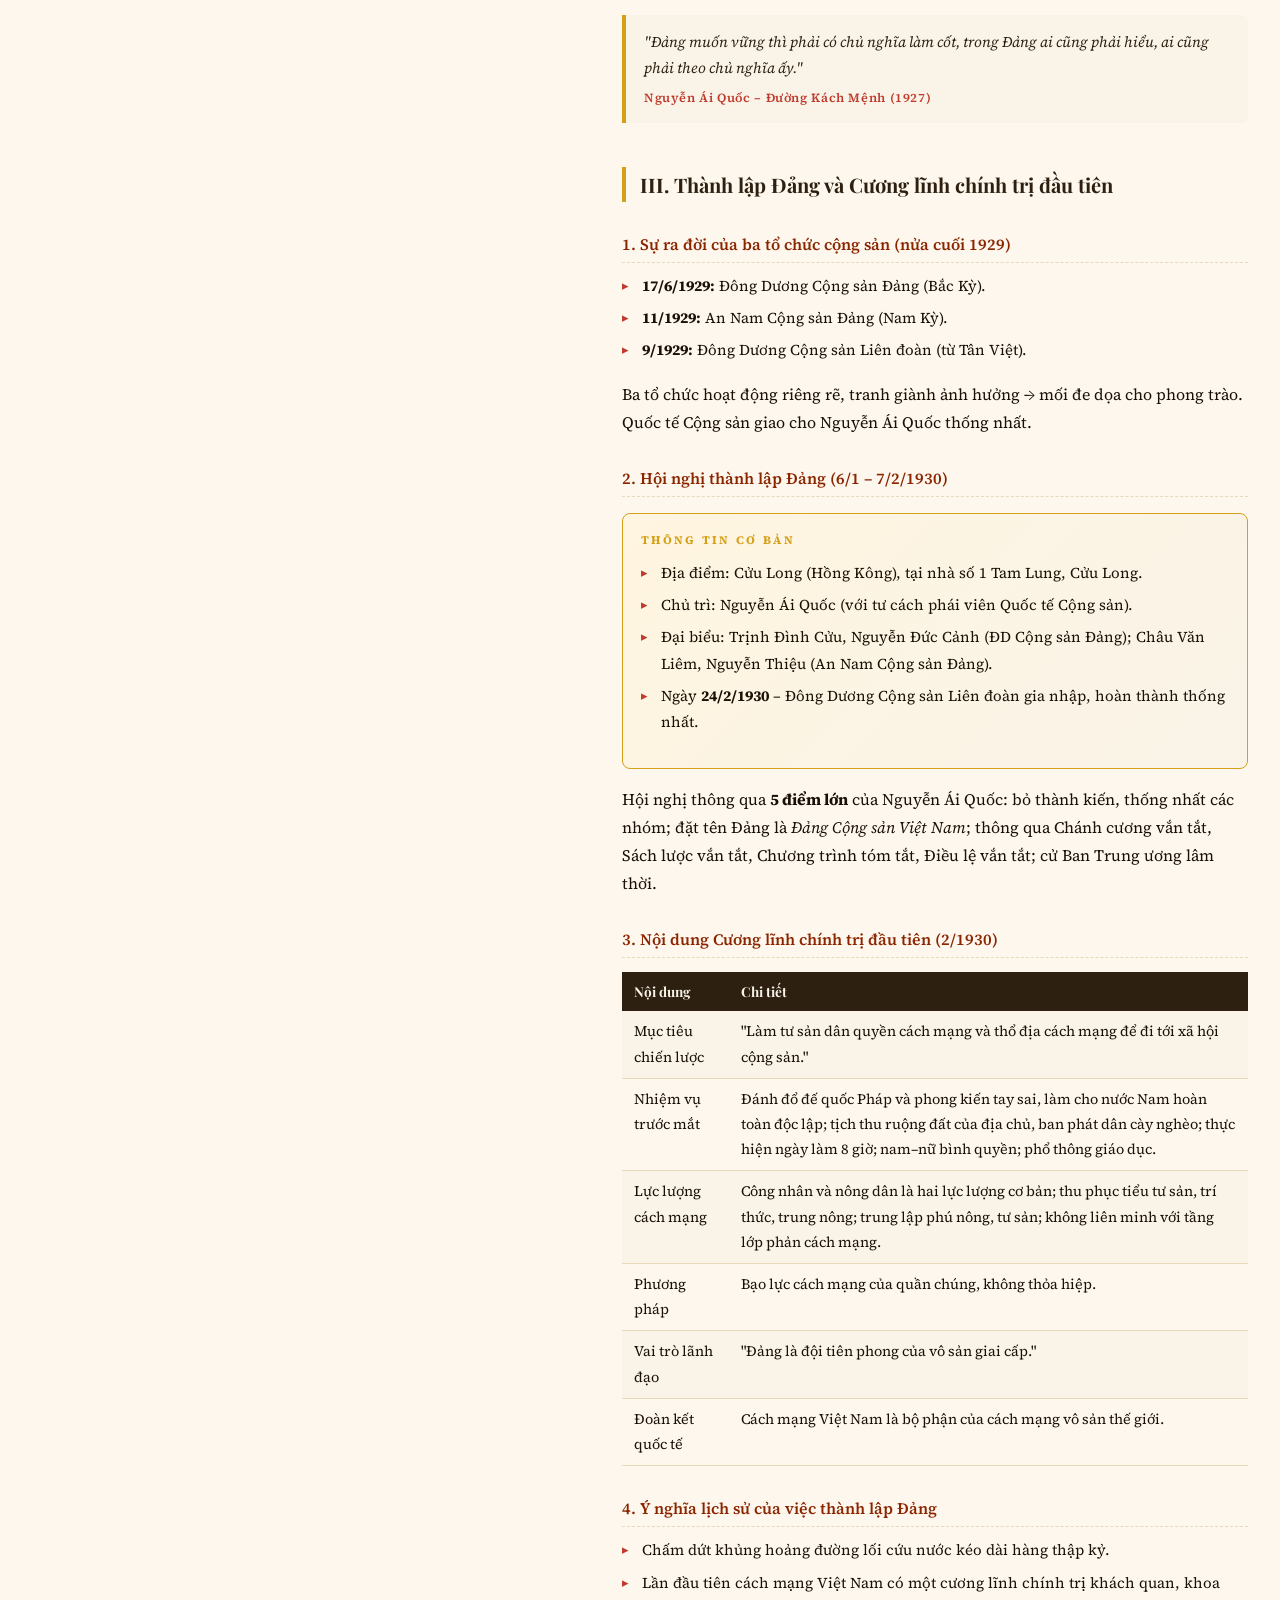
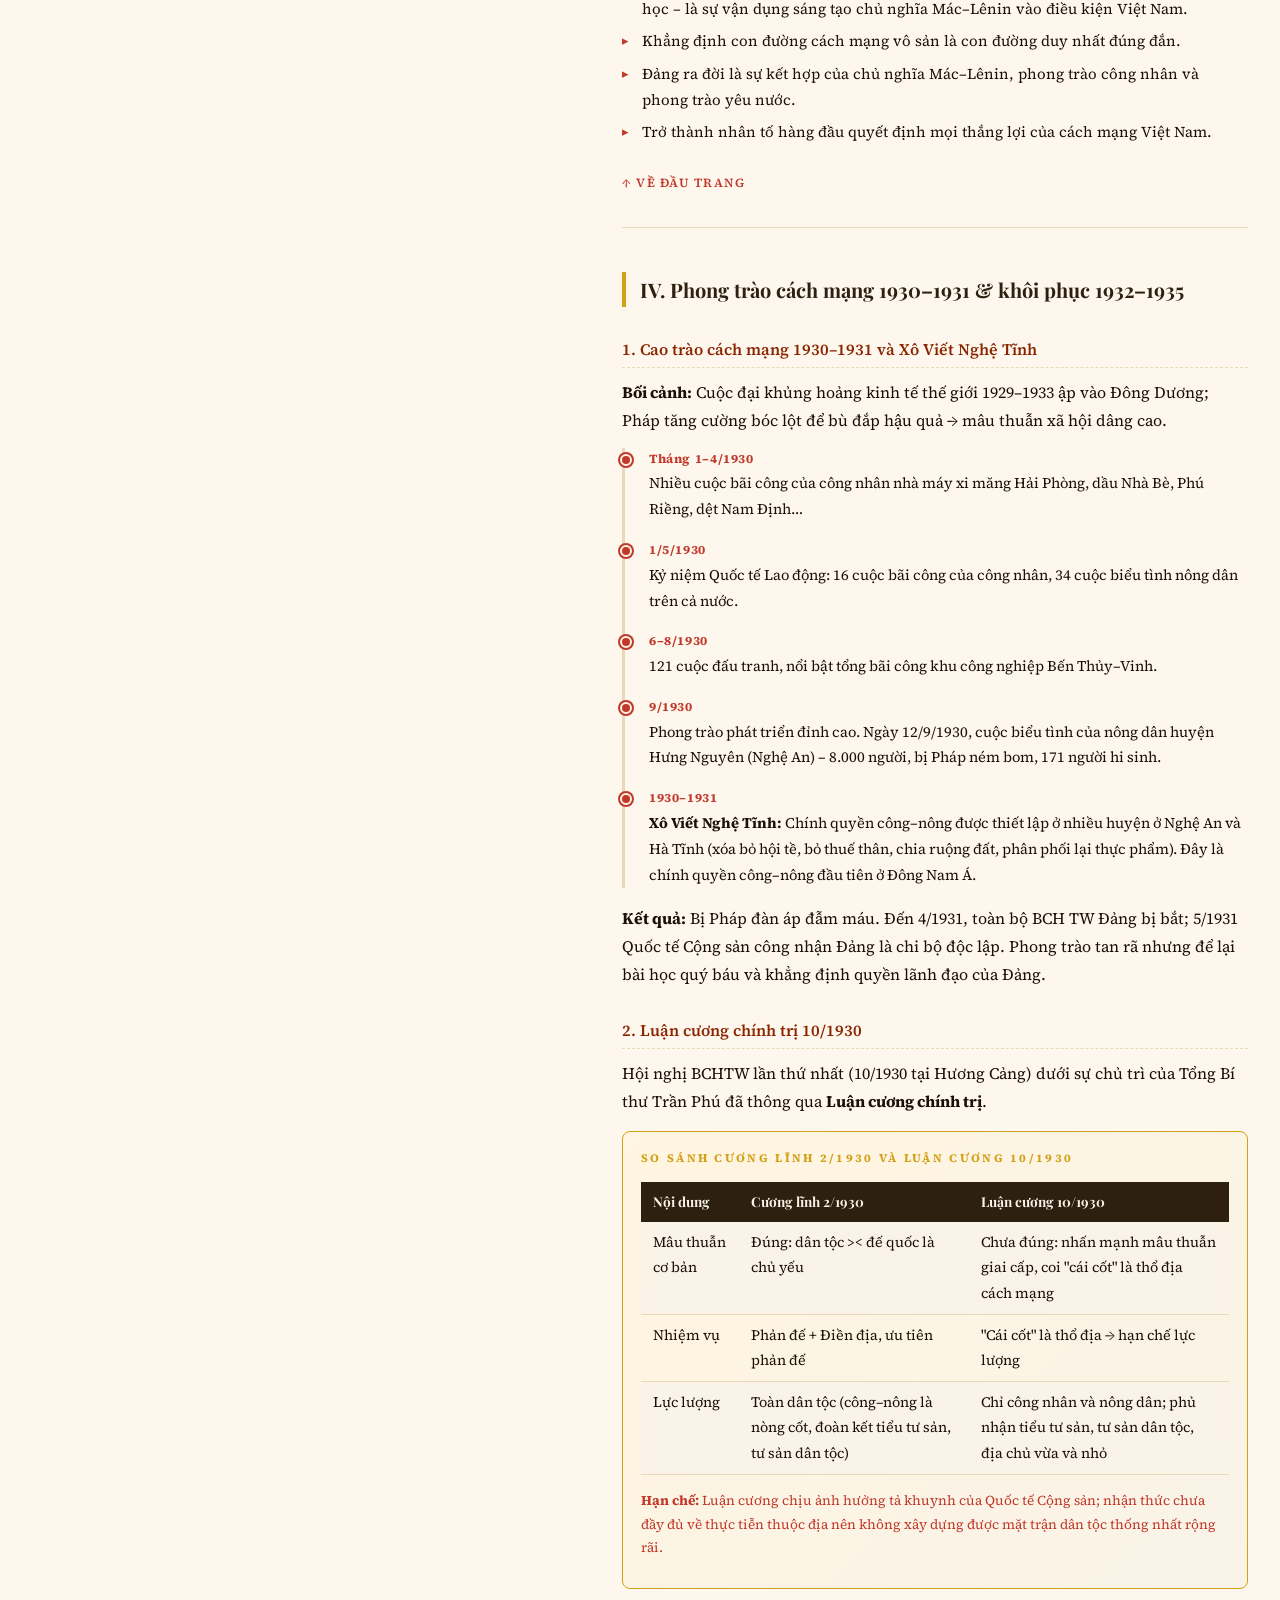
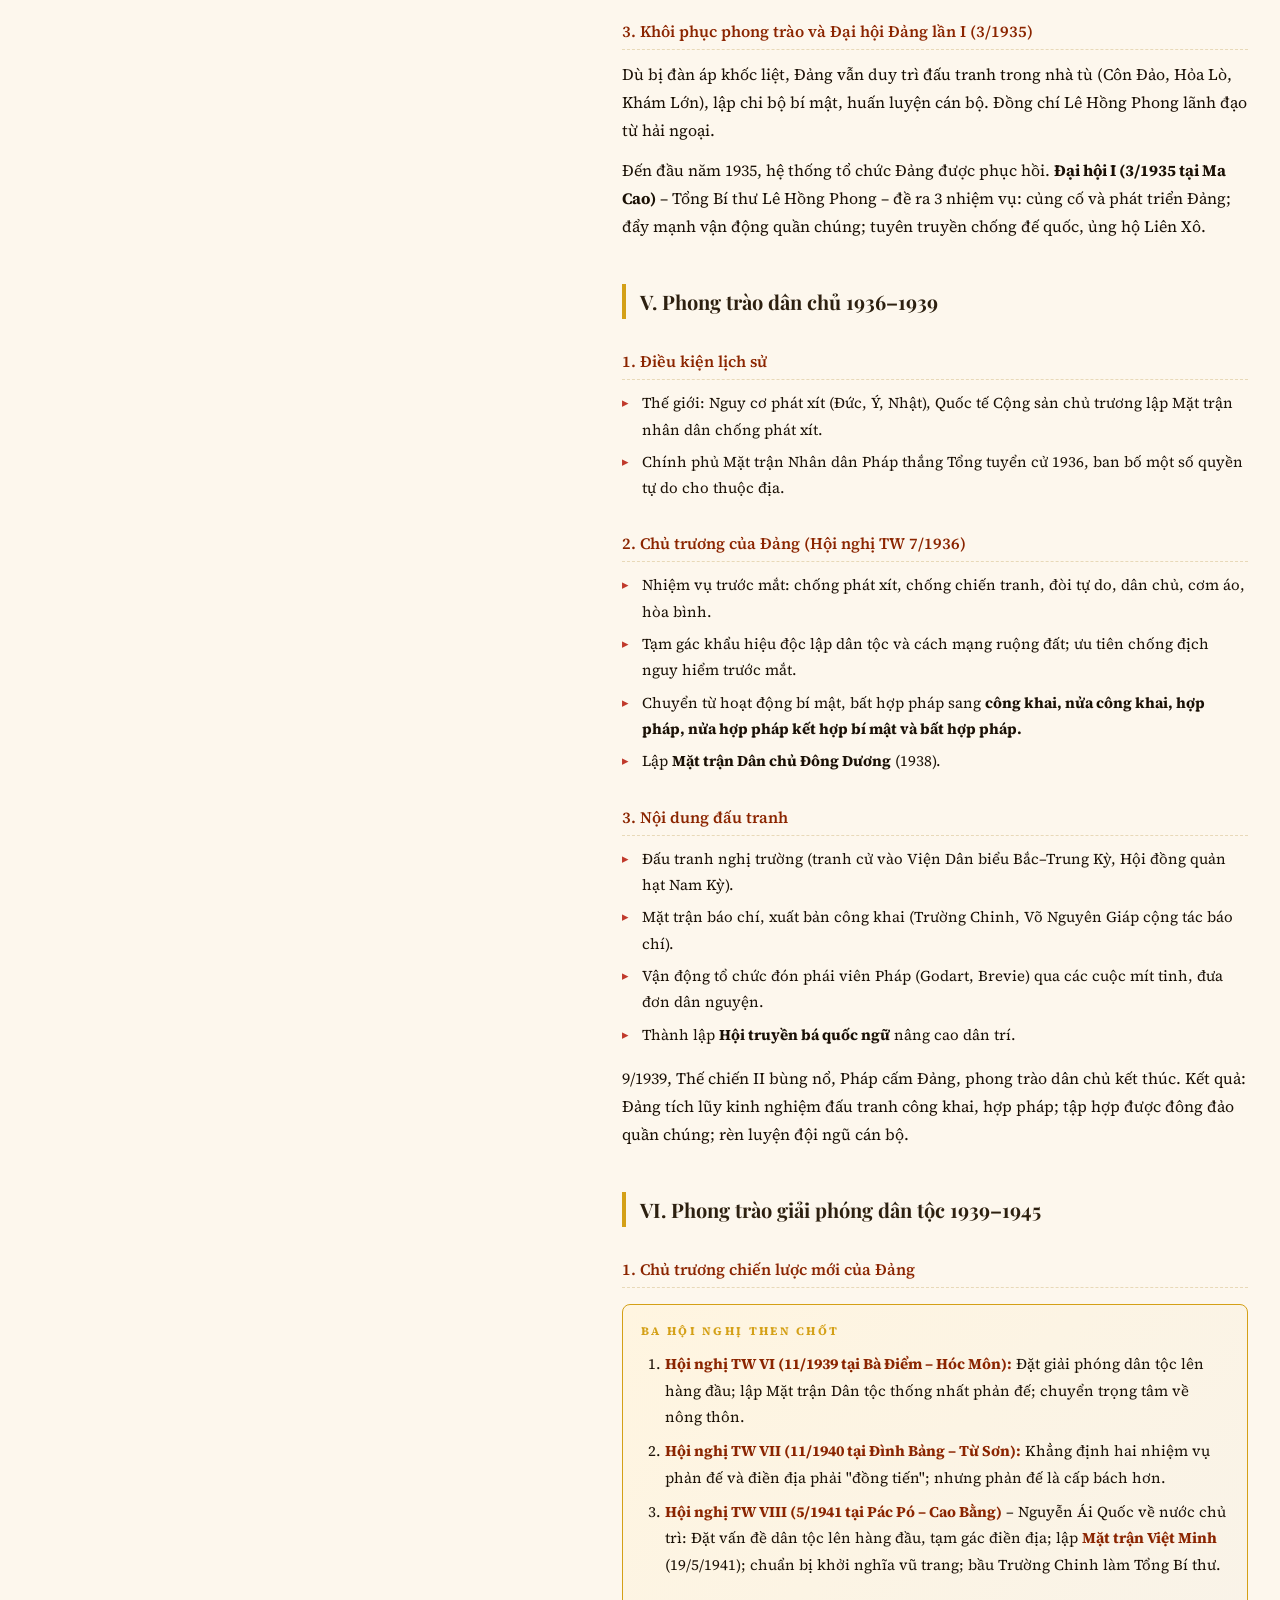
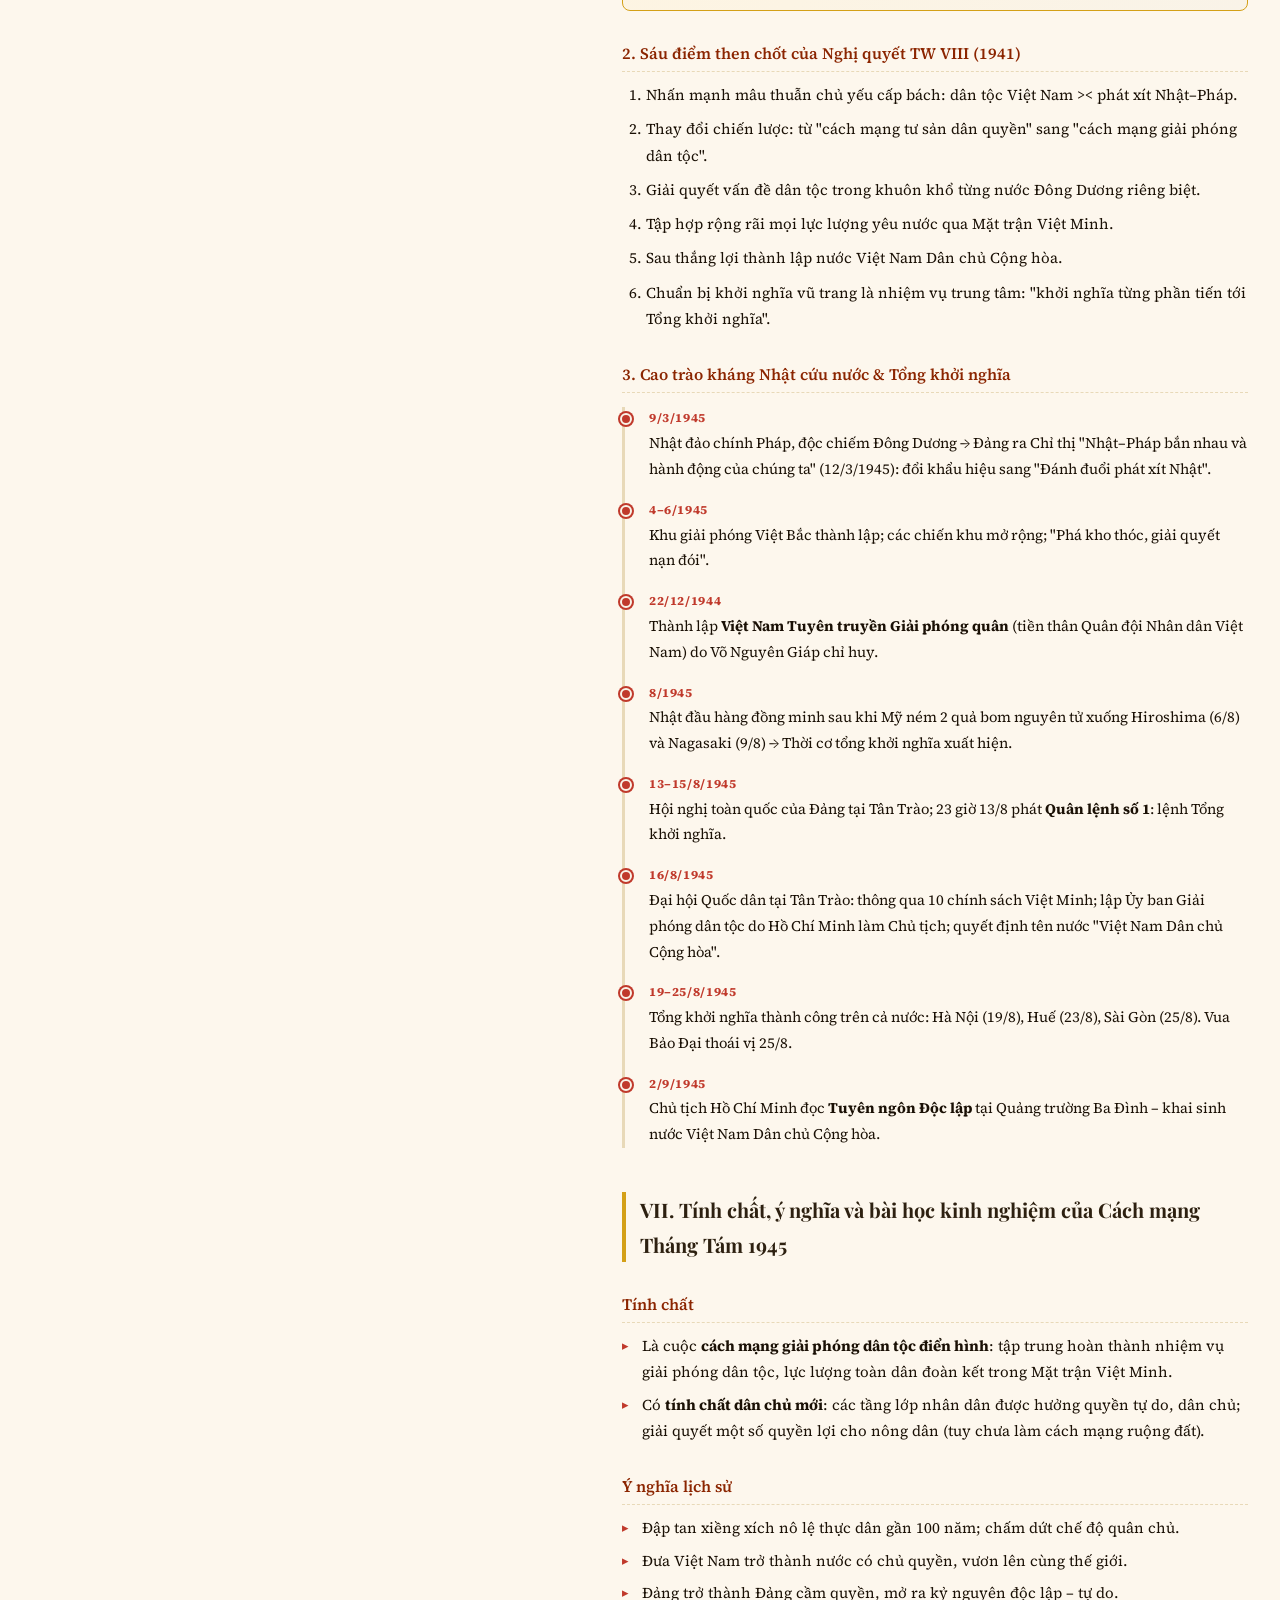
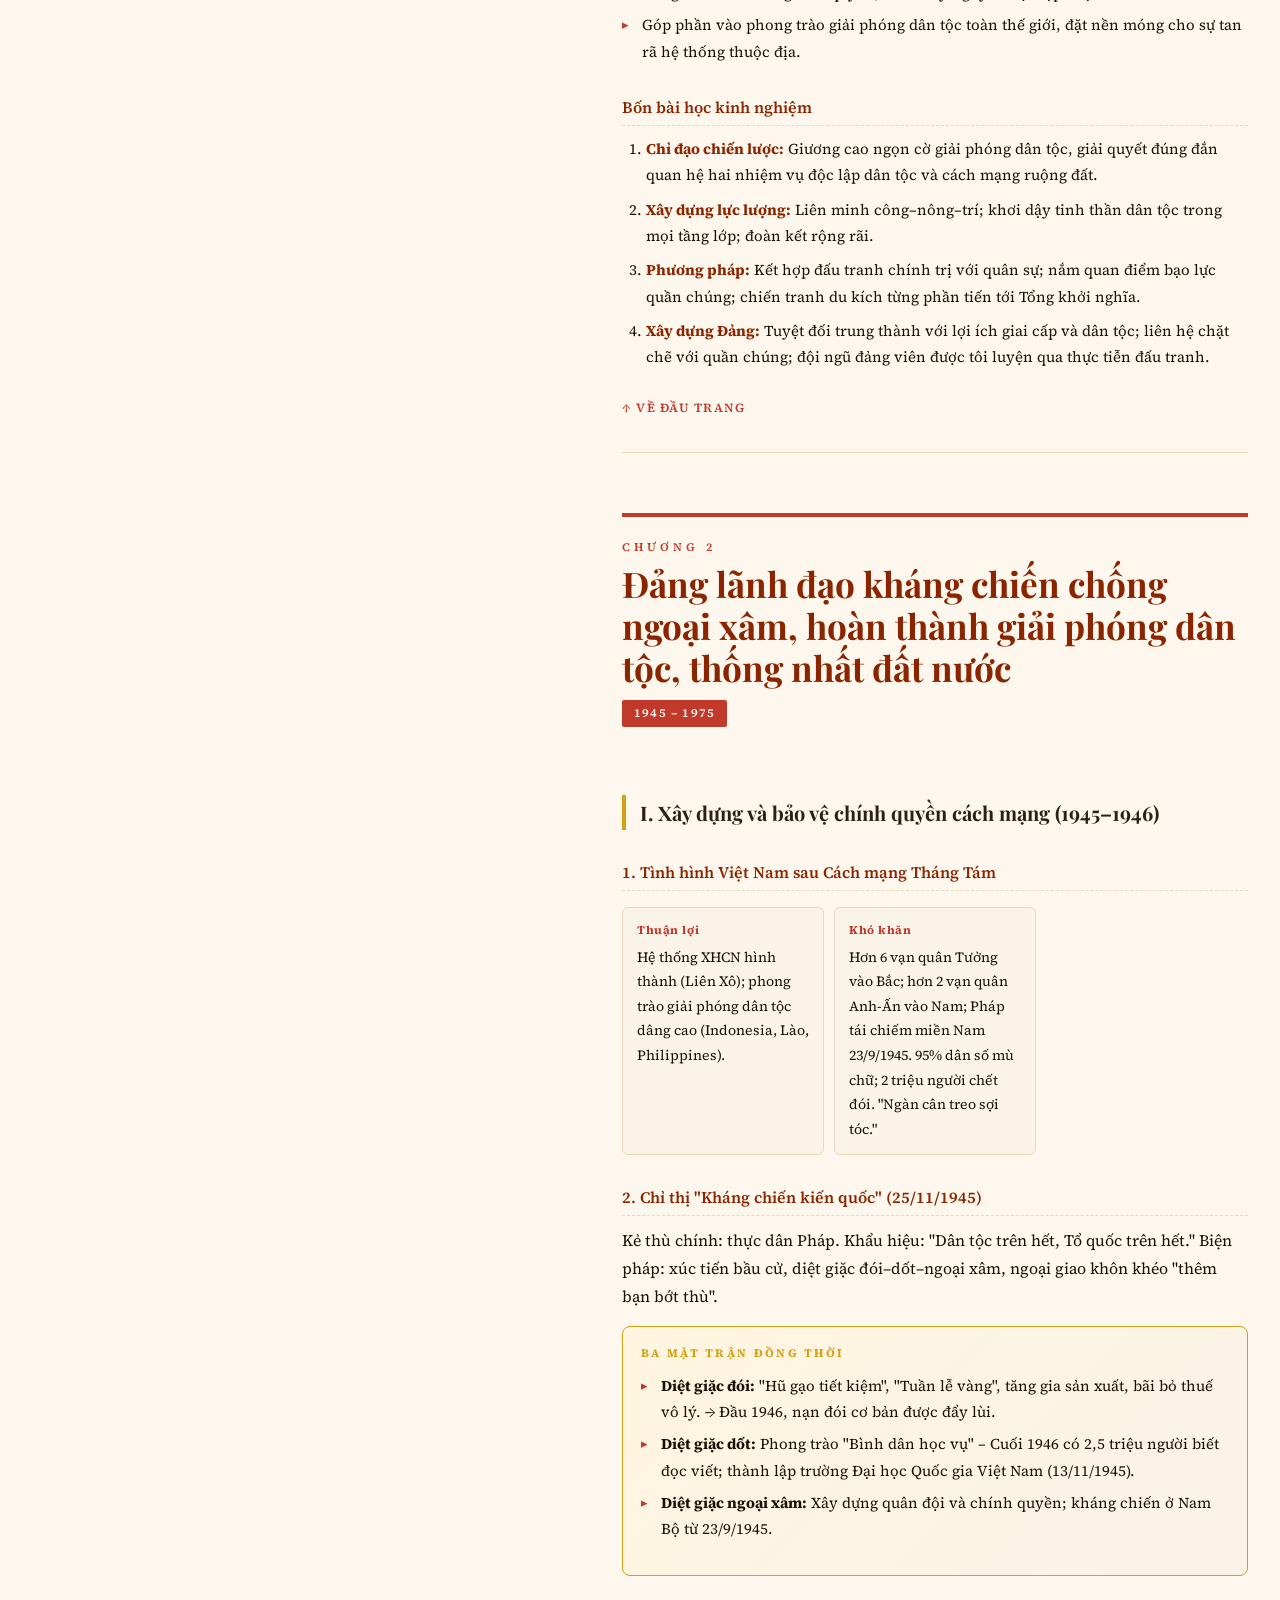
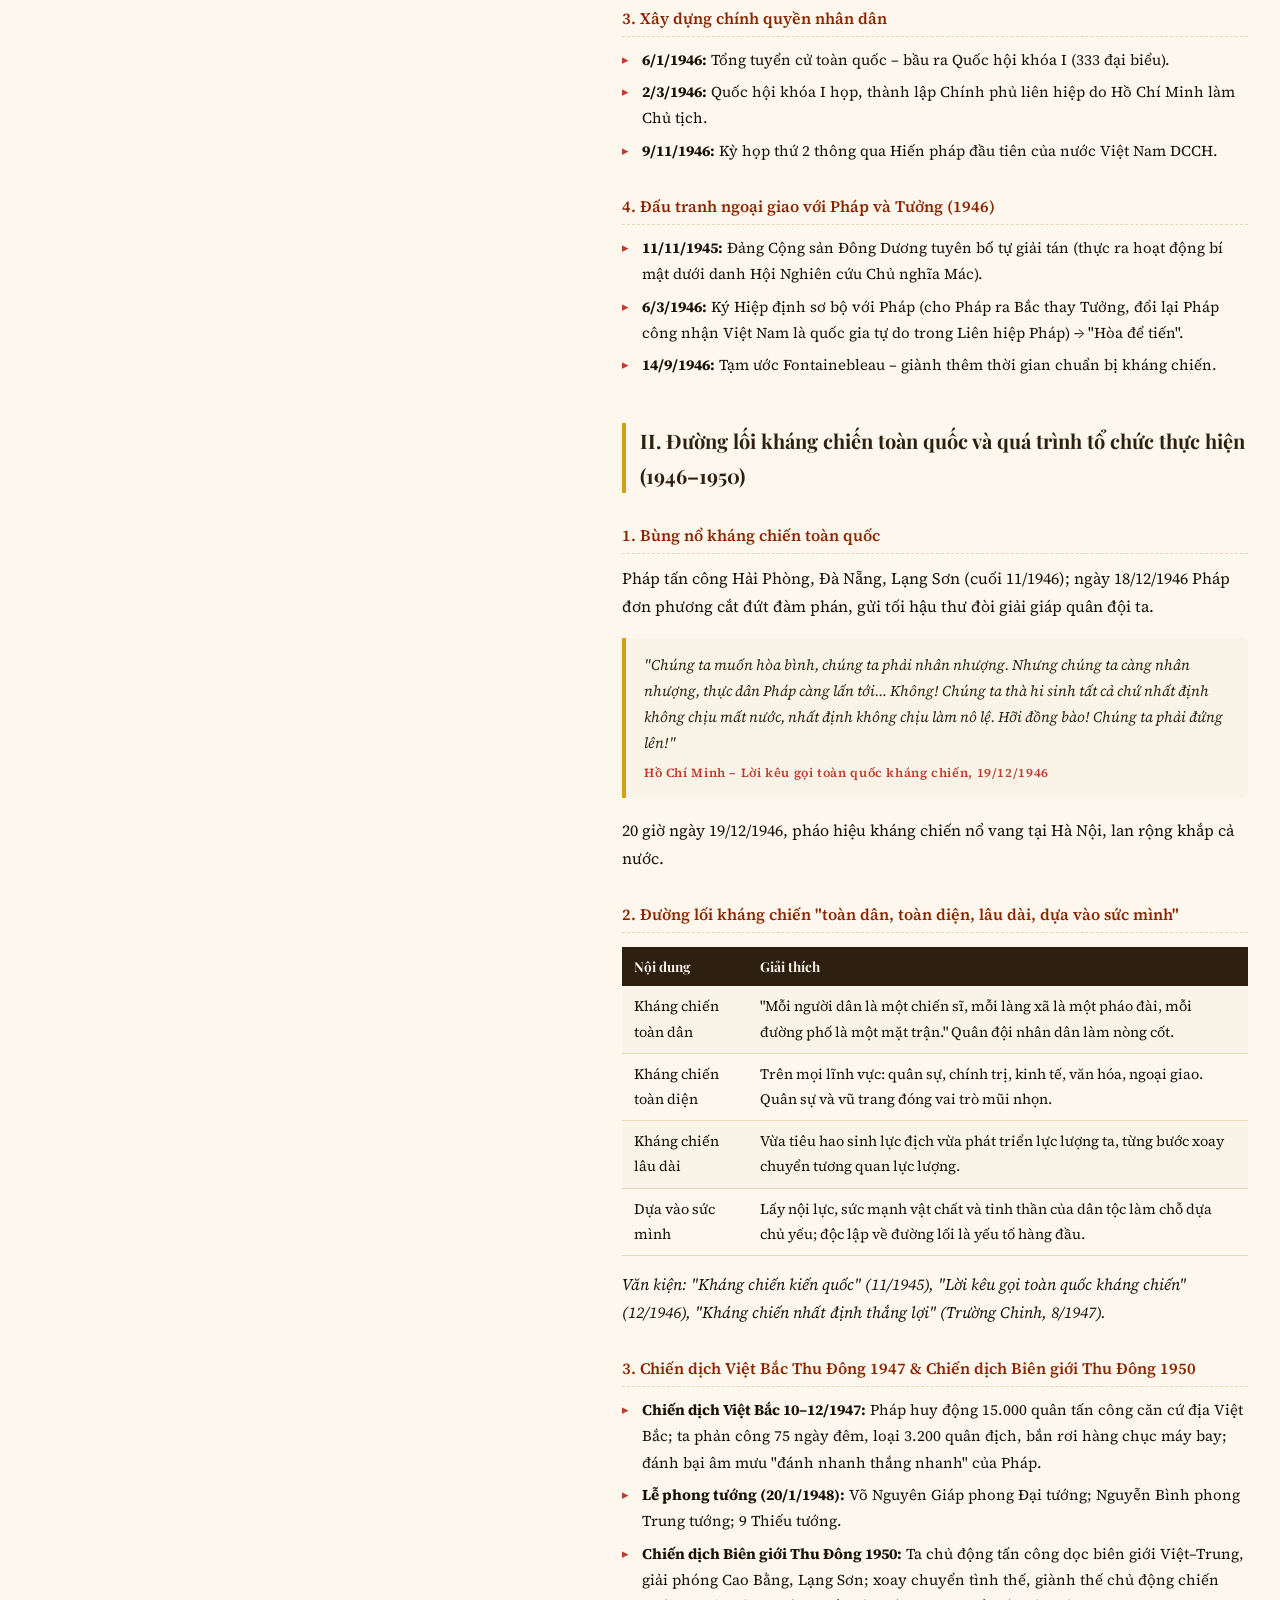
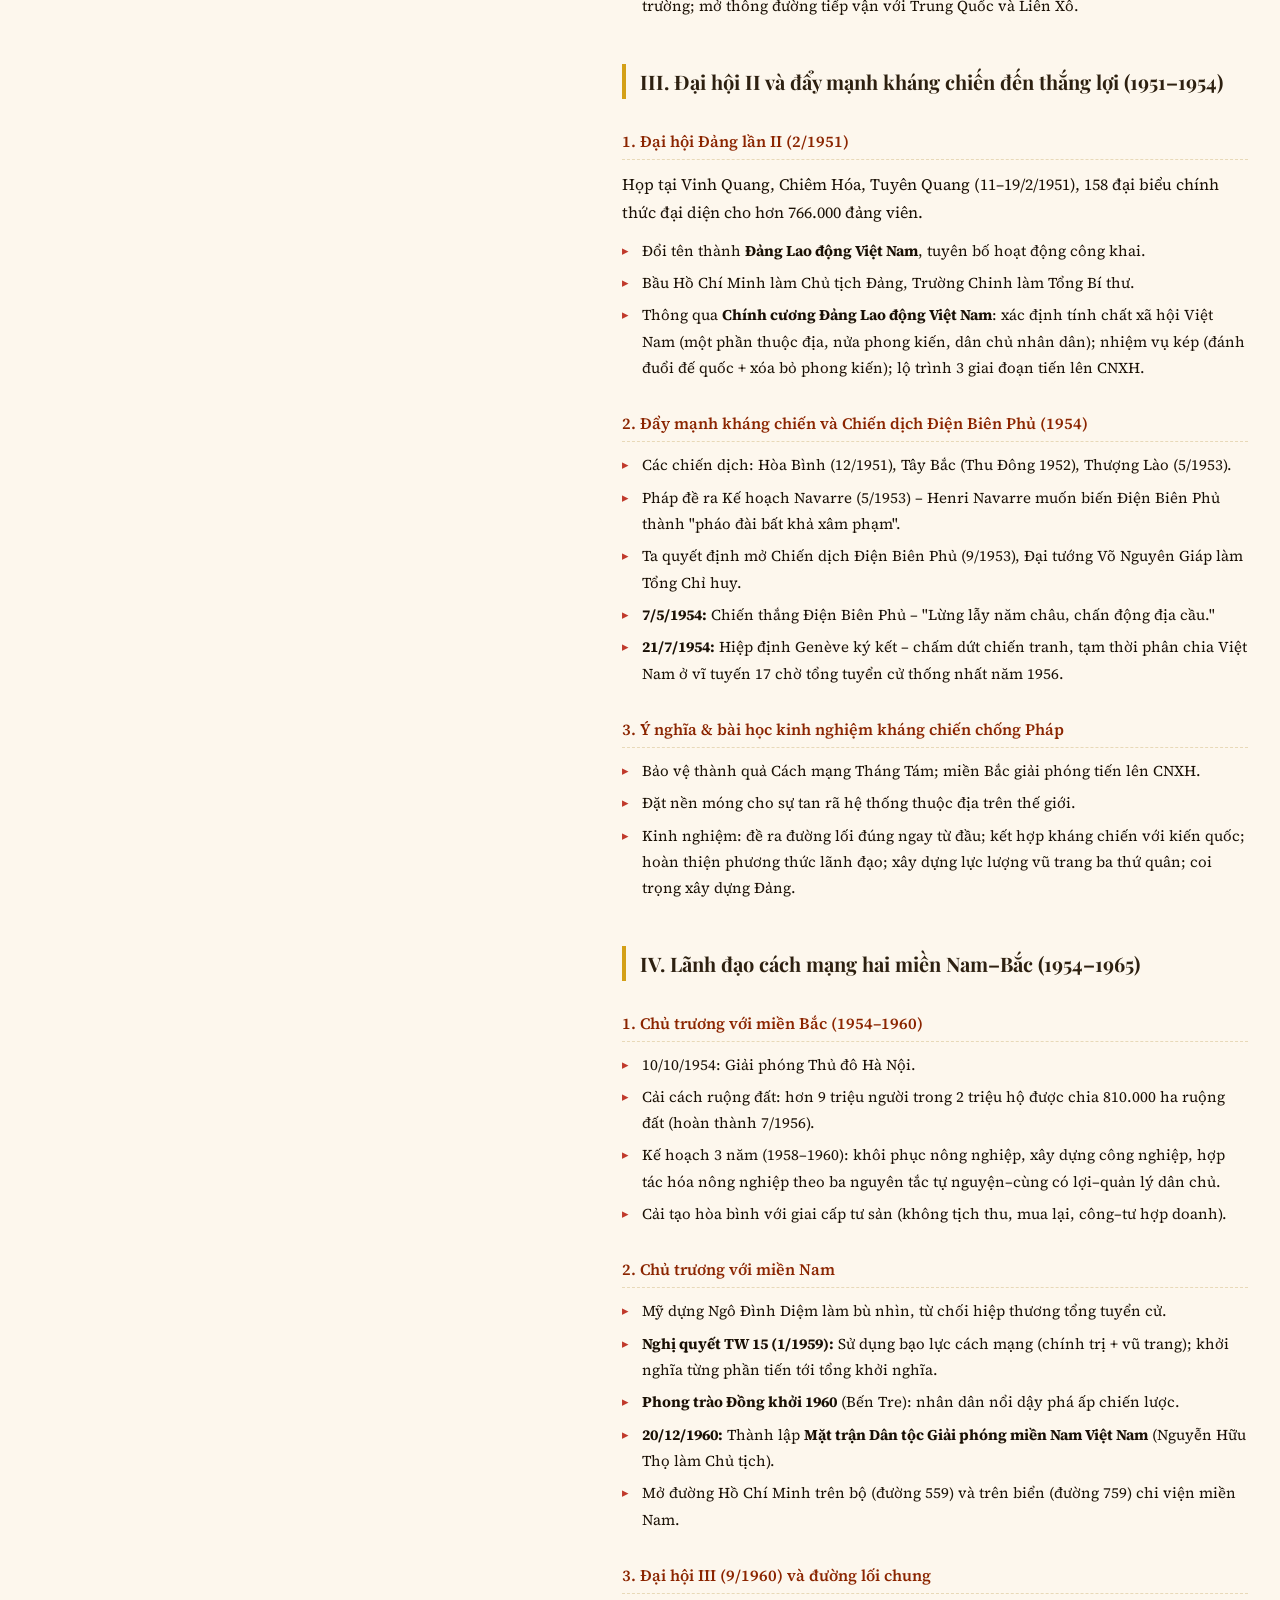
==== commit e5c72b36: "feat: enhance quiz functionality with new question datasets and UI improvements" ====
--- a/on-tap-lich-su-dang.html
+++ b/on-tap-lich-su-dang.html
@@ -2098,21 +2098,25 @@
             <div class="quiz-mode-group">
               <label class="quiz-mode-item">
                 <input type="radio" name="quiz-mode" value="random25" checked />
-                Tạo bài kiểm tra ngẫu nhiên (25 câu)
+                T&#7841;o b&#224;i ki&#7875;m tra ng&#7851;u nhi&#234;n (25 c&#226;u)
               </label>
               <label class="quiz-mode-item">
                 <input type="radio" name="quiz-mode" value="all" />
-                Ôn tập toàn bộ câu hỏi (theo thứ tự)
+                &#212;n t&#7853;p to&#224;n b&#7897; c&#226;u h&#7887;i (theo th&#7913; t&#7921;)
               </label>
-              <button
-                id="quiz-start-btn"
-                class="quiz-btn primary"
-                type="button"
-              >
-                Bắt đầu làm bài
-              </button>
+              <label class="quiz-mode-item">
+                <input type="radio" name="quiz-mode" value="quiz1" />
+                &#212;n t&#7853;p Quiz 1 (99 c&#226;u t&#7915; pt.txt)
+              </label>
+              <label class="quiz-mode-item">
+                <input type="radio" name="quiz-mode" value="quiz2" />
+                &#212;n t&#7853;p Quiz 2 (c&#226;u 100-177 t&#7915; pt2.txt)
+              </label>
             </div>
 
+            <button id="quiz-start-btn" class="quiz-btn primary" type="button">
+              B&#7855;t &#273;&#7847;u l&#224;m b&#224;i
+            </button>
             <p id="quiz-load-status" class="quiz-load-status">
               Đang chuẩn bị dữ liệu câu hỏi...
             </p>
@@ -2123,7 +2127,10 @@
                 <p id="quiz-question-id" class="quiz-question-id"></p>
               </div>
 
-              <h4 id="quiz-question-text" class="quiz-question-text"></h4>
+              <div class="quiz-question-bar">
+                <h4 id="quiz-question-text" class="quiz-question-text"></h4>
+                <p id="quiz-question-hint" class="quiz-question-hint" hidden></p>
+              </div>
               <div id="quiz-options" class="quiz-options"></div>
               <p id="quiz-answer-feedback" class="quiz-answer-feedback"></p>
 
@@ -2134,8 +2141,8 @@
                 <button id="quiz-next-btn" class="quiz-btn" type="button">
                   Tiếp theo
                 </button>
-                <button id="quiz-check-btn" class="quiz-btn" type="button">
-                  Xem đáp án
+                <button id="quiz-check-btn" class="quiz-btn" type="button" hidden>
+                  N&#7897;p &#273;&#225;p &#225;n
                 </button>
                 <button
                   id="quiz-submit-btn"
--- a/assets/css/styles.css
+++ b/assets/css/styles.css
@@ -329,6 +329,15 @@
   margin-bottom: 8px;
 }
 
+.quiz-question-bar {
+  display: flex;
+  align-items: flex-start;
+  justify-content: space-between;
+  gap: 12px;
+  flex-wrap: wrap;
+  margin: 8px 0 14px;
+}
+
 .quiz-progress,
 .quiz-question-id {
   font-size: 0.84rem;
@@ -341,7 +350,20 @@
   font-size: 1.25rem;
   line-height: 1.45;
   color: var(--dark);
-  margin: 8px 0 14px;
+  margin: 0;
+  flex: 1 1 320px;
+}
+
+.quiz-question-hint {
+  margin: 0;
+  padding: 6px 10px;
+  border-radius: 999px;
+  background: #fff1cf;
+  border: 1px solid #e4c27a;
+  color: #855400;
+  font-size: 0.84rem;
+  font-weight: 700;
+  white-space: nowrap;
 }
 
 .quiz-options {
@@ -421,10 +443,6 @@
   flex-wrap: wrap;
 }
 
-#quiz-check-btn {
-  display: none;
-}
-
 .quiz-btn {
   border: 1px solid #c9b08b;
   background: #fff8ec;
@@ -452,6 +470,10 @@
 
 .quiz-btn.primary:hover {
   background: #702000;
+}
+
+#quiz-start-btn {
+  margin-bottom: 14px;
 }
 
 .quiz-score {
